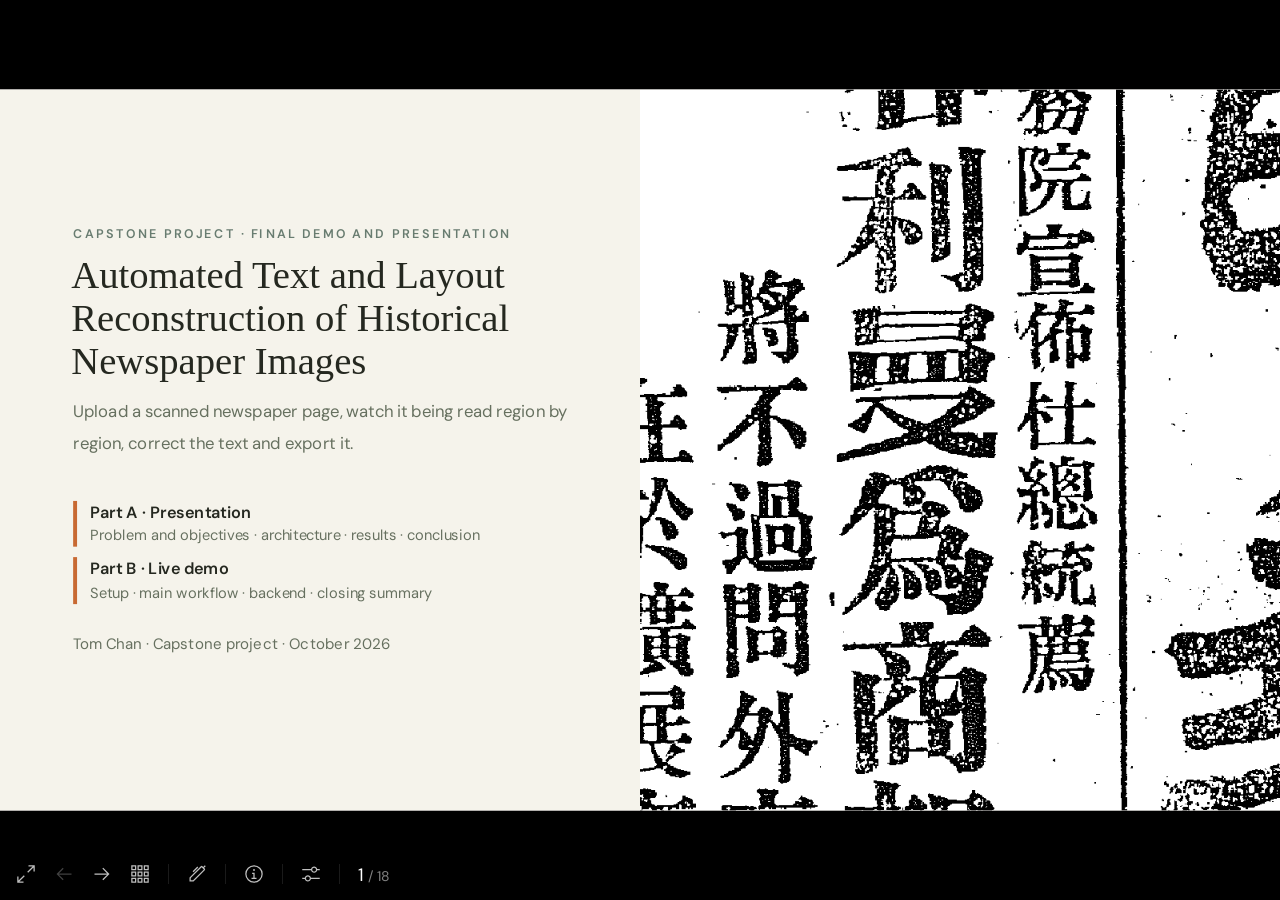
==== slides/index.html @ 7e02ca13 "Add portfolio website" ====
<!DOCTYPE html>
<html lang="en">
<head>
<meta charset="utf-8">
<meta name="viewport" content="width=device-width, initial-scale=1">
<title>Reconstructing historical newspaper images - Slidev</title>
<link rel="stylesheet" href="https://fonts.googleapis.com/css2?family=DM+Sans:wght@200;400;600&family=Fira+Code:wght@200;400;600&display=swap" type="text/css">
<link rel="preload" as="image" href="./img/headline.png">
<link rel="preload" as="image" href="./img/scan.png">
<link rel="preload" as="image" href="./img/04-done.png">
<link rel="preload" as="image" href="./img/chart_latency.png">
<link rel="preload" as="image" href="./img/live-layout.png">
<link rel="preload" as="image" href="./img/08-after.png">
<link rel="preload" as="image" href="./img/09-compare-viewer.png">
<link rel="icon" href="https://cdn.jsdelivr.net/gh/slidevjs/slidev/assets/favicon.png">
<meta http-equiv="Content-Type" content="text/html; charset=UTF-8">
<meta property="slidev:version" content="53.0.0">
<meta name="description" content="&quot;Final demo and presentation of the capstone project.\nPart A: problem, objectives, architecture, results, conclusion.\nPart B: live demo cues for the recording. The script is in the presenter notes.\n&quot;">
<meta name="author" content="&quot;Tom Chan&quot;">
<meta property="og:title" content="Reconstructing historical newspaper images - Slidev">
<meta property="og:description" content="&quot;Final demo and presentation of the capstone project.\nPart A: problem, objectives, architecture, results, conclusion.\nPart B: live demo cues for the recording. The script is in the presenter notes.\n&quot;">  <script type="module" crossorigin src="./assets/index-DfYhmNCy.js"></script>
  <link rel="modulepreload" crossorigin href="./assets/rolldown-runtime-XKyaHtl9.js">
  <link rel="modulepreload" crossorigin href="./assets/modules/shiki-D4qZ2_Su.js">
  <link rel="modulepreload" crossorigin href="./assets/slidev/utils-CAqZxVqj.js">
  <link rel="modulepreload" crossorigin href="./assets/modules/vue-SlJ0UoG2.js">
  <link rel="stylesheet" crossorigin href="./assets/modules/shiki-V4-KMA-J.css">
  <link rel="stylesheet" crossorigin href="./assets/index-uxXAnkA0.css">
</head>
<body>
  <div id="app"></div>
  <div id="mermaid-rendering-container"></div>
  
</body>
</html>
---- slides/assets/modules/shiki-V4-KMA-J.css ----
.shiki-magic-move-container{white-space:pre;position:relative}.shiki-magic-move-line-number{opacity:.3;-webkit-user-select:none;user-select:none}.shiki-magic-move-item{transition:color var(--smm-duration,.5s) var(--smm-easing,"ease");display:inline-block}.shiki-magic-move-enter-active,.shiki-magic-move-leave-active,.shiki-magic-move-move{transition:all var(--smm-duration,.5s) var(--smm-easing,"ease")}.shiki-magic-move-container-resize,.shiki-magic-move-container-restyle{transition:all var(--smm-duration,.5s) var(--smm-easing,"ease");transition-delay:calc(var(--smm-duration,.5s)*var(--smm-delay-container,1))}.shiki-magic-move-move{transition-delay:calc(var(--smm-duration,.5s)*var(--smm-delay-move,1) + var(--smm-stagger,0));z-index:1}.shiki-magic-move-enter-active{transition-delay:calc(var(--smm-duration,.5s)*var(--smm-delay-enter,1) + var(--smm-stagger,0));z-index:1}.shiki-magic-move-leave-active{transition-delay:calc(var(--smm-duration,.5s)*var(--smm-delay-leave,1) + var(--smm-stagger,0))}.shiki-magic-move-enter-from,.shiki-magic-move-leave-to{opacity:0}br.shiki-magic-move-leave-active{display:none}.v-popper__popper{z-index:10000;outline:none;top:0;left:0}.v-popper__popper.v-popper__popper--hidden{visibility:hidden;opacity:0;pointer-events:none;transition:opacity .15s,visibility .15s}.v-popper__popper.v-popper__popper--shown{visibility:visible;opacity:1;transition:opacity .15s}.v-popper__popper.v-popper__popper--skip-transition,.v-popper__popper.v-popper__popper--skip-transition>.v-popper__wrapper{transition:none!important}.v-popper__backdrop{width:100%;height:100%;display:none;position:absolute;top:0;left:0}.v-popper__inner{box-sizing:border-box;position:relative;overflow-y:auto}.v-popper__inner>div{z-index:1;max-width:inherit;max-height:inherit;position:relative}.v-popper__arrow-container{width:10px;height:10px;position:absolute}.v-popper__popper--arrow-overflow .v-popper__arrow-container,.v-popper__popper--no-positioning .v-popper__arrow-container{display:none}.v-popper__arrow-inner,.v-popper__arrow-outer{border-style:solid;width:0;height:0;position:absolute;top:0;left:0}.v-popper__arrow-inner{visibility:hidden;border-width:7px}.v-popper__arrow-outer{border-width:6px}.v-popper__popper[data-popper-placement^=top] .v-popper__arrow-inner,.v-popper__popper[data-popper-placement^=bottom] .v-popper__arrow-inner{left:-2px}.v-popper__popper[data-popper-placement^=top] .v-popper__arrow-outer,.v-popper__popper[data-popper-placement^=bottom] .v-popper__arrow-outer{left:-1px}.v-popper__popper[data-popper-placement^=top] .v-popper__arrow-inner,.v-popper__popper[data-popper-placement^=top] .v-popper__arrow-outer{border-bottom-width:0;border-bottom-color:#0000!important;border-left-color:#0000!important;border-right-color:#0000!important}.v-popper__popper[data-popper-placement^=top] .v-popper__arrow-inner{top:-2px}.v-popper__popper[data-popper-placement^=bottom] .v-popper__arrow-container{top:0}.v-popper__popper[data-popper-placement^=bottom] .v-popper__arrow-inner,.v-popper__popper[data-popper-placement^=bottom] .v-popper__arrow-outer{border-top-width:0;border-top-color:#0000!important;border-left-color:#0000!important;border-right-color:#0000!important}.v-popper__popper[data-popper-placement^=bottom] .v-popper__arrow-inner{top:-4px}.v-popper__popper[data-popper-placement^=bottom] .v-popper__arrow-outer{top:-6px}.v-popper__popper[data-popper-placement^=left] .v-popper__arrow-inner,.v-popper__popper[data-popper-placement^=right] .v-popper__arrow-inner{top:-2px}.v-popper__popper[data-popper-placement^=left] .v-popper__arrow-outer,.v-popper__popper[data-popper-placement^=right] .v-popper__arrow-outer{top:-1px}.v-popper__popper[data-popper-placement^=right] .v-popper__arrow-inner,.v-popper__popper[data-popper-placement^=right] .v-popper__arrow-outer{border-left-width:0;border-top-color:#0000!important;border-bottom-color:#0000!important;border-left-color:#0000!important}.v-popper__popper[data-popper-placement^=right] .v-popper__arrow-inner{left:-4px}.v-popper__popper[data-popper-placement^=right] .v-popper__arrow-outer{left:-6px}.v-popper__popper[data-popper-placement^=left] .v-popper__arrow-container{right:-10px}.v-popper__popper[data-popper-placement^=left] .v-popper__arrow-inner,.v-popper__popper[data-popper-placement^=left] .v-popper__arrow-outer{border-right-width:0;border-top-color:#0000!important;border-bottom-color:#0000!important;border-right-color:#0000!important}.v-popper__popper[data-popper-placement^=left] .v-popper__arrow-inner{left:-2px}.v-popper--theme-tooltip .v-popper__inner{color:#fff;background:#000c;border-radius:6px;padding:7px 12px 6px}.v-popper--theme-tooltip .v-popper__arrow-outer{border-color:#000c}.v-popper--theme-dropdown .v-popper__inner{color:#000;background:#fff;border:1px solid #ddd;border-radius:6px;box-shadow:0 6px 30px #0000001a}.v-popper--theme-dropdown .v-popper__arrow-inner{visibility:visible;border-color:#fff}.v-popper--theme-dropdown .v-popper__arrow-outer{border-color:#ddd}:root{--twoslash-border-color:#8888;--twoslash-underline-color:currentColor;--twoslash-highlighted-border:#c37d0d50;--twoslash-highlighted-bg:#c37d0d20;--twoslash-popup-bg:#f8f8f8;--twoslash-popup-color:inherit;--twoslash-popup-shadow:#00000014 0px 1px 4px;--twoslash-docs-color:#888;--twoslash-docs-font:sans-serif;--twoslash-code-font:inherit;--twoslash-code-font-size:1em;--twoslash-matched-color:inherit;--twoslash-unmatched-color:#888;--twoslash-cursor-color:#8888;--twoslash-error-color:#d45656;--twoslash-error-bg:#d4565620;--twoslash-warn-color:#c37d0d;--twoslash-warn-bg:#c37d0d20;--twoslash-tag-color:#3772cf;--twoslash-tag-bg:#3772cf20;--twoslash-tag-warn-color:var(--twoslash-warn-color);--twoslash-tag-warn-bg:var(--twoslash-warn-bg);--twoslash-tag-annotate-color:#1ba673;--twoslash-tag-annotate-bg:#1ba67320}@media (prefers-reduced-motion:reduce){.twoslash *{transition:none!important}}.twoslash:hover .twoslash-hover{border-color:var(--twoslash-underline-color)}.twoslash .twoslash-hover{border-bottom:1px dotted #0000;transition:border-color .3s;position:relative}.twoslash .twoslash-popup-container{opacity:0;background:var(--twoslash-popup-bg);color:var(--twoslash-popup-color);border:1px solid var(--twoslash-border-color);pointer-events:none;z-index:10;-webkit-user-select:none;user-select:none;text-align:left;box-shadow:var(--twoslash-popup-shadow);border-radius:4px;flex-direction:column;transition:opacity .3s;display:inline-flex;position:absolute;transform:translateY(1.1em)}.twoslash .twoslash-query-persisted .twoslash-popup-container{z-index:9;transform:translateY(1.5em)}.twoslash .twoslash-hover:hover .twoslash-popup-container,.twoslash .twoslash-error-hover:hover .twoslash-popup-container,.twoslash .twoslash-query-persisted .twoslash-popup-container,.twoslash .twoslash-query-line .twoslash-popup-container{opacity:1;pointer-events:auto}.twoslash .twoslash-popup-container:hover{-webkit-user-select:auto;user-select:auto}.twoslash .twoslash-popup-arrow{border-top:1px solid var(--twoslash-border-color);border-right:1px solid var(--twoslash-border-color);background:var(--twoslash-popup-bg);pointer-events:none;width:6px;height:6px;position:absolute;top:-4px;left:1em;transform:rotate(-45deg)}.twoslash .twoslash-popup-code,.twoslash .twoslash-popup-error,.twoslash .twoslash-popup-docs{padding:6px 8px!important}.twoslash .twoslash-popup-code{font-family:var(--twoslash-code-font);font-size:var(--twoslash-code-font-size)}.twoslash .twoslash-popup-docs{color:var(--twoslash-docs-color);font-family:var(--twoslash-docs-font);border-top:1px solid var(--twoslash-border-color);font-size:.8em}.twoslash .twoslash-popup-error{color:var(--twoslash-error-color);background-color:var(--twoslash-error-bg);font-family:var(--twoslash-docs-font);font-size:.8em}.twoslash .twoslash-popup-docs-tags{font-family:var(--twoslash-docs-font);flex-direction:column;display:flex}.twoslash .twoslash-popup-docs-tags,.twoslash .twoslash-popup-docs-tag-name{margin-right:.5em}.twoslash .twoslash-popup-docs-tag-name{font-family:var(--twoslash-code-font)}.twoslash .twoslash-query-line .twoslash-popup-container{margin-bottom:1.4em;position:relative;transform:translateY(.6em)}.twoslash .twoslash-error-line{background-color:var(--twoslash-error-bg);border-left:3px solid var(--twoslash-error-color);color:var(--twoslash-error-color);width:max-content;min-width:100%;margin:.2em 0;padding:6px 12px;position:relative}.twoslash .twoslash-error-line.twoslash-error-level-warning{background-color:var(--twoslash-warn-bg);border-left:3px solid var(--twoslash-warn-color);color:var(--twoslash-warn-color)}.twoslash .twoslash-error{background:url("data:image/svg+xml,%3Csvg%20xmlns%3D'http%3A%2F%2Fwww.w3.org%2F2000%2Fsvg'%20viewBox%3D'0%200%206%203'%20enable-background%3D'new%200%200%206%203'%20height%3D'3'%20width%3D'6'%3E%3Cg%20fill%3D'%23c94824'%3E%3Cpolygon%20points%3D'5.5%2C0%202.5%2C3%201.1%2C3%204.1%2C0'%2F%3E%3Cpolygon%20points%3D'4%2C0%206%2C2%206%2C0.6%205.4%2C0'%2F%3E%3Cpolygon%20points%3D'0%2C2%201%2C3%202.4%2C3%200%2C0.6'%2F%3E%3C%2Fg%3E%3C%2Fsvg%3E") 0 100% repeat-x;padding-bottom:2px}.twoslash .twoslash-error.twoslash-error-level-warning{background:url("data:image/svg+xml,%3Csvg%20xmlns%3D'http%3A%2F%2Fwww.w3.org%2F2000%2Fsvg'%20viewBox%3D'0%200%206%203'%20enable-background%3D'new%200%200%206%203'%20height%3D'3'%20width%3D'6'%3E%3Cg%20fill%3D'%23c37d0d'%3E%3Cpolygon%20points%3D'5.5%2C0%202.5%2C3%201.1%2C3%204.1%2C0'%2F%3E%3Cpolygon%20points%3D'4%2C0%206%2C2%206%2C0.6%205.4%2C0'%2F%3E%3Cpolygon%20points%3D'0%2C2%201%2C3%202.4%2C3%200%2C0.6'%2F%3E%3C%2Fg%3E%3C%2Fsvg%3E") 0 100% repeat-x;padding-bottom:2px}.twoslash .twoslash-completion-cursor{position:relative}.twoslash .twoslash-completion-cursor .twoslash-completion-list{-webkit-user-select:none;user-select:none;z-index:8;box-shadow:var(--twoslash-popup-shadow);background:var(--twoslash-popup-bg);border:1px solid var(--twoslash-border-color);margin:3px 0 0 -1px;display:inline-block;position:absolute;top:0;left:0;transform:translateY(1.2em)}.twoslash-completion-list{flex-direction:column;gap:4px;width:240px;padding:4px;font-size:.8rem;display:flex}.twoslash-completion-list:hover{-webkit-user-select:auto;user-select:auto}.twoslash-completion-list:before{background-color:var(--twoslash-cursor-color);content:" ";width:2px;height:1.4em;position:absolute;top:-1.6em;left:-1px}.twoslash-completion-list li{align-items:center;gap:.25em;line-height:1em;display:flex;overflow:hidden}.twoslash-completion-list li span.twoslash-completions-unmatched{color:var(--twoslash-unmatched-color)}.twoslash-completion-list .deprecated{opacity:.5;text-decoration:line-through}.twoslash-completion-list li span.twoslash-completions-matched{color:var(--twoslash-matched-color)}.twoslash-highlighted{background-color:var(--twoslash-highlighted-bg);border:1px solid var(--twoslash-highlighted-border);border-radius:4px;margin:-1px -3px;padding:1px 2px}.twoslash-completion-list .twoslash-completions-icon{color:var(--twoslash-unmatched-color);flex:none;width:1em}.twoslash .twoslash-tag-line{background-color:var(--twoslash-tag-bg);border-left:3px solid var(--twoslash-tag-color);color:var(--twoslash-tag-color);align-items:center;gap:.3em;width:max-content;min-width:100%;margin:.2em 0;padding:6px 10px;display:flex;position:relative}.twoslash .twoslash-tag-line .twoslash-tag-icon{width:1.1em;color:inherit}.twoslash .twoslash-tag-line.twoslash-tag-error-line{background-color:var(--twoslash-error-bg);border-left:3px solid var(--twoslash-error-color);color:var(--twoslash-error-color)}.twoslash .twoslash-tag-line.twoslash-tag-warn-line{background-color:var(--twoslash-tag-warn-bg);border-left:3px solid var(--twoslash-tag-warn-color);color:var(--twoslash-tag-warn-color)}.twoslash .twoslash-tag-line.twoslash-tag-annotate-line{background-color:var(--twoslash-tag-annotate-bg);border-left:3px solid var(--twoslash-tag-annotate-color);color:var(--twoslash-tag-annotate-color)}:root{--twoslash-popup-bg:var(--vp-c-bg,inherit);--twoslash-popup-color:var(--vp-c-text-1);--twoslash-docs-color:var(--vp-c-text-1);--twoslash-docs-font:var(--vp-font-family-base);--twoslash-code-font:var(--vp-font-family-mono);--twoslash-code-size:var(--vp-code-font-size);--twoslash-underline-color:#8888;--twoslash-border-color:var(--vp-c-border);--twoslash-cursor-color:var(--vp-c-brand);--twoslash-matched-color:var(--vp-c-brand);--twoslash-unmatched-color:var(--vp-c-text-2)}.v-popper--theme-twoslash{z-index:calc(var(--vp-z-index-local-nav) - 1)}.v-popper--theme-twoslash .v-popper__inner{background:var(--twoslash-popup-bg);color:var(--twoslash-popup-color);border-color:var(--twoslash-border-color)}.v-popper--theme-twoslash .v-popper__arrow-outer{border-color:var(--twoslash-border-color)}.v-popper--theme-twoslash .v-popper__arrow-inner{border-color:var(--twoslash-popup-bg)}.twoslash-popup-container{transform:translateY(1.5em)}.twoslash-query-persisted .twoslash-popup-container{transform:translateY(1.8em)}.twoslash .v-popper{display:inline-block}.twoslash-completion-list .twoslash-completions-icon{color:var(--twoslash-unmatched-color)!important}.twoslash-floating .twoslash-popup-code{width:fit-content;min-width:100%;max-width:600px;line-height:var(--vp-code-line-height);font-size:var(--twoslash-code-size);white-space:pre-wrap;padding:6px 12px;transition:color .5s;display:block}.twoslash-floating .twoslash-popup-docs,.twoslash-floating .twoslash-popup-error{font-family:var(--twoslash-docs-font);text-wrap:balance;max-width:700px;max-height:500px;font-size:.9em;overflow:hidden auto;padding:12px!important}.twoslash-floating .twoslash-popup-docs p:first-child,.twoslash-floating .twoslash-popup-error p:first-child{margin-top:0}.twoslash-floating .twoslash-popup-docs p:last-child,.twoslash-floating .twoslash-popup-error p:last-child{margin-bottom:0}.twoslash-floating .twoslash-popup-docs{border-top:1px solid var(--twoslash-border-color);color:var(--twoslash-docs-color)}.twoslash-floating .twoslash-popup-error{color:var(--twoslash-error-color)}.twoslash-floating .twoslash-popup-error.twoslash-error-level-warning{color:var(--twoslash-warn-color)}.twoslash-floating .twoslash-popup-docs p,.twoslash-floating .twoslash-popup-error p{text-wrap:balance;margin:6px 0}.twoslash-floating .twoslash-popup-docs pre .twoslash-floating .twoslash-popup-error pre{background-color:var(--vp-code-block-bg);border-radius:8px;margin:6px -2px;padding:12px;overflow-x:auto}.twoslash-floating .twoslash-popup-docs-tags{flex-direction:column;display:flex;padding:8px 12px!important}.twoslash-floating .twoslash-popup-docs-tags .twoslash-popup-docs-tag-name{font-family:var(--twoslash-code-font);color:var(--twoslash-unmatched-color);margin-right:.5em}.twoslash-completion-cursor{background:var(--twoslash-cursor-color);-webkit-user-select:none;user-select:none;width:2px;height:1.2em;margin-bottom:-.2em;display:inline-block}.twoslash-floating.twoslash-completion .v-popper__arrow-container{display:none}.twoslash-floating.twoslash-completion .twoslash-completion-list{font-family:var(--twoslash-code-font);padding:6px;font-size:var(--twoslash-code-size)!important}.twoslash-floating.twoslash-completion .twoslash-completion-list li{padding:3px 0}.twoslash-error:empty,.twoslash-error-empty{vertical-align:middle;min-width:.55em;min-height:1.2em;display:inline-block}
---- slides/assets/index-uxXAnkA0.css ----
*,:before,:after{box-sizing:border-box;border-style:solid;border-width:0;border-color:var(--un-default-border-color,#e5e7eb)}:before,:after{--un-content:""}html,:host{-webkit-text-size-adjust:100%;tab-size:4;font-feature-settings:normal;font-variation-settings:normal;-webkit-tap-highlight-color:transparent;font-family:ui-sans-serif,system-ui,sans-serif,Apple Color Emoji,Segoe UI Emoji,Segoe UI Symbol,Noto Color Emoji;line-height:1.5}body{line-height:inherit;margin:0}hr{height:0;color:inherit;border-top-width:1px}abbr:where([title]){-webkit-text-decoration:underline dotted;text-decoration:underline dotted}h1,h2,h3,h4,h5,h6{font-size:inherit;font-weight:inherit}a{color:inherit;-webkit-text-decoration:inherit;text-decoration:inherit}b,strong{font-weight:bolder}code,kbd,samp,pre{font-feature-settings:normal;font-variation-settings:normal;font-family:ui-monospace,SFMono-Regular,Menlo,Monaco,Consolas,Liberation Mono,Courier New,monospace;font-size:1em}small{font-size:80%}sub,sup{vertical-align:baseline;font-size:75%;line-height:0;position:relative}sub{bottom:-.25em}sup{top:-.5em}table{text-indent:0;border-color:inherit;border-collapse:collapse}button,input,optgroup,select,textarea{font-feature-settings:inherit;font-variation-settings:inherit;font-family:inherit;font-size:100%;font-weight:inherit;line-height:inherit;color:inherit;margin:0;padding:0}button,select{text-transform:none}button,[type=button],[type=reset],[type=submit]{-webkit-appearance:button;background-color:#0000;background-image:none}:-moz-focusring{outline:auto}:-moz-ui-invalid{box-shadow:none}progress{vertical-align:baseline}::-webkit-inner-spin-button{height:auto}::-webkit-outer-spin-button{height:auto}[type=search]{-webkit-appearance:textfield;outline-offset:-2px}::-webkit-search-decoration{-webkit-appearance:none}::-webkit-file-upload-button{-webkit-appearance:button;font:inherit}summary{display:list-item}blockquote,dl,dd,h1,h2,h3,h4,h5,h6,hr,figure,p,pre{margin:0}fieldset{margin:0;padding:0}legend{padding:0}ol,ul,menu{margin:0;padding:0;list-style:none}dialog{padding:0}textarea{resize:vertical}input::placeholder,textarea::placeholder{opacity:1;color:#9ca3af}button,[role=button]{cursor:pointer}:disabled{cursor:default}img,svg,video,canvas,audio,iframe,embed,object{vertical-align:middle;display:block}img,video{max-width:100%;height:auto}[hidden]:where(:not([hidden=until-found])){display:none}*,:before,:after,::backdrop{--un-rotate:0;--un-rotate-x:0;--un-rotate-y:0;--un-rotate-z:0;--un-scale-x:1;--un-scale-y:1;--un-scale-z:1;--un-skew-x:0;--un-skew-y:0;--un-translate-x:0;--un-translate-y:0;--un-translate-z:0;--un-pan-x: ;--un-pan-y: ;--un-pinch-zoom: ;--un-scroll-snap-strictness:proximity;--un-ordinal: ;--un-slashed-zero: ;--un-numeric-figure: ;--un-numeric-spacing: ;--un-numeric-fraction: ;--un-border-spacing-x:0;--un-border-spacing-y:0;--un-ring-offset-shadow:0 0 #0000;--un-ring-shadow:0 0 #0000;--un-shadow-inset: ;--un-shadow:0 0 #0000;--un-ring-inset: ;--un-ring-offset-width:0px;--un-ring-offset-color:#fff;--un-ring-width:0px;--un-ring-color:#93c5fd80;--un-blur: ;--un-brightness: ;--un-contrast: ;--un-drop-shadow: ;--un-grayscale: ;--un-hue-rotate: ;--un-invert: ;--un-saturate: ;--un-sepia: ;--un-backdrop-blur: ;--un-backdrop-brightness: ;--un-backdrop-contrast: ;--un-backdrop-grayscale: ;--un-backdrop-hue-rotate: ;--un-backdrop-invert: ;--un-backdrop-opacity: ;--un-backdrop-saturate: ;--un-backdrop-sepia: }.prose{color:var(--un-prose-body);max-width:65ch}.prose :where(p):not(:where([class~=not-prose],[class~=not-prose] *)){margin-top:1.25em;margin-bottom:1.25em}.prose :where([class~=lead]):not(:where([class~=not-prose],[class~=not-prose] *)){color:var(--un-prose-lead);margin-top:1.2em;margin-bottom:1.2em;font-size:1.25em;line-height:1.6}.prose :where(a):not(:where([class~=not-prose],[class~=not-prose] *)){color:var(--un-prose-links);font-weight:500;text-decoration:underline}.prose :where(strong):not(:where([class~=not-prose],[class~=not-prose] *)){color:var(--un-prose-bold);font-weight:600}.prose :where(a strong):not(:where([class~=not-prose],[class~=not-prose] *)),.prose :where(blockquote strong):not(:where([class~=not-prose],[class~=not-prose] *)),.prose :where(thead th strong):not(:where([class~=not-prose],[class~=not-prose] *)){color:inherit}.prose :where(ol):not(:where([class~=not-prose],[class~=not-prose] *)){margin-top:1.25em;margin-bottom:1.25em;padding-inline-start:1.625em;list-style-type:decimal}.prose :where(ol[type=A]):not(:where([class~=not-prose],[class~=not-prose] *)){list-style-type:upper-alpha}.prose :where(ol[type=a]):not(:where([class~=not-prose],[class~=not-prose] *)){list-style-type:lower-alpha}.prose :where(ol[type=A s]):not(:where([class~=not-prose],[class~=not-prose] *)){list-style-type:upper-alpha}.prose :where(ol[type=a s]):not(:where([class~=not-prose],[class~=not-prose] *)){list-style-type:lower-alpha}.prose :where(ol[type=I]):not(:where([class~=not-prose],[class~=not-prose] *)){list-style-type:upper-roman}.prose :where(ol[type=i]):not(:where([class~=not-prose],[class~=not-prose] *)){list-style-type:lower-roman}.prose :where(ol[type=I s]):not(:where([class~=not-prose],[class~=not-prose] *)){list-style-type:upper-roman}.prose :where(ol[type=i s]):not(:where([class~=not-prose],[class~=not-prose] *)){list-style-type:lower-roman}.prose :where(ol[type="1"]):not(:where([class~=not-prose],[class~=not-prose] *)){list-style-type:decimal}.prose :where(ul):not(:where([class~=not-prose],[class~=not-prose] *)){margin-top:1.25em;margin-bottom:1.25em;padding-inline-start:1.625em;list-style-type:disc}.prose :where(ol>li):not(:where([class~=not-prose],[class~=not-prose] *))::marker{color:var(--un-prose-counters);font-weight:400}.prose :where(ul>li):not(:where([class~=not-prose],[class~=not-prose] *))::marker{color:var(--un-prose-bullets)}.prose :where(dt):not(:where([class~=not-prose],[class~=not-prose] *)){color:var(--un-prose-headings);margin-top:1.25em;font-weight:600}.prose :where(hr):not(:where([class~=not-prose],[class~=not-prose] *)){border-color:var(--un-prose-hr);border-top-width:1px;margin-top:3em;margin-bottom:3em}.prose :where(blockquote):not(:where([class~=not-prose],[class~=not-prose] *)){color:var(--un-prose-quotes);border-inline-start-width:.25rem;border-inline-start-color:var(--un-prose-quote-borders);quotes:"“""”""‘""’";margin-top:1.6em;margin-bottom:1.6em;padding-inline-start:1em;font-style:italic;font-weight:500}.prose :where(blockquote p:first-of-type):not(:where([class~=not-prose],[class~=not-prose] *)):before{content:open-quote}.prose :where(blockquote p:last-of-type):not(:where([class~=not-prose],[class~=not-prose] *)):after{content:close-quote}.prose :where(h1):not(:where([class~=not-prose],[class~=not-prose] *)){color:var(--un-prose-headings);margin-top:0;margin-bottom:.888889em;font-size:2.25em;font-weight:800;line-height:1.11111}.prose :where(h1 strong):not(:where([class~=not-prose],[class~=not-prose] *)){color:inherit;font-weight:900}.prose :where(h2):not(:where([class~=not-prose],[class~=not-prose] *)){color:var(--un-prose-headings);margin-top:2em;margin-bottom:1em;font-size:1.5em;font-weight:700;line-height:1.33333}.prose :where(h2 strong):not(:where([class~=not-prose],[class~=not-prose] *)){color:inherit;font-weight:800}.prose :where(h3):not(:where([class~=not-prose],[class~=not-prose] *)){color:var(--un-prose-headings);margin-top:1.6em;margin-bottom:.6em;font-size:1.25em;font-weight:600;line-height:1.6}.prose :where(h3 strong):not(:where([class~=not-prose],[class~=not-prose] *)){color:inherit;font-weight:700}.prose :where(h4):not(:where([class~=not-prose],[class~=not-prose] *)){color:var(--un-prose-headings);margin-top:1.5em;margin-bottom:.5em;font-weight:600;line-height:1.5}.prose :where(h4 strong):not(:where([class~=not-prose],[class~=not-prose] *)){color:inherit;font-weight:700}.prose :where(img):not(:where([class~=not-prose],[class~=not-prose] *)){margin-top:2em;margin-bottom:2em}.prose :where(picture):not(:where([class~=not-prose],[class~=not-prose] *)){margin-top:2em;margin-bottom:2em;display:block}.prose :where(video):not(:where([class~=not-prose],[class~=not-prose] *)){margin-top:2em;margin-bottom:2em}.prose :where(kbd):not(:where([class~=not-prose],[class~=not-prose] *)){color:var(--un-prose-kbd);box-shadow:0 0 0 1px rgb(var(--un-prose-kbd-shadows) / 10%), 0 3px 0 rgb(var(--un-prose-kbd-shadows) / 10%);padding-top:.1875em;padding-inline-end:.375em;padding-bottom:.1875em;border-radius:.3125rem;padding-inline-start:.375em;font-family:inherit;font-size:.875em;font-weight:500}.prose :where(code):not(:where([class~=not-prose],[class~=not-prose] *)){color:var(--un-prose-code);font-size:.875em;font-weight:600}.prose :where(code):not(:where([class~=not-prose],[class~=not-prose] *)):before,.prose :where(code):not(:where([class~=not-prose],[class~=not-prose] *)):after{content:"`"}.prose :where(a code):not(:where([class~=not-prose],[class~=not-prose] *)),.prose :where(h1 code):not(:where([class~=not-prose],[class~=not-prose] *)){color:inherit}.prose :where(h2 code):not(:where([class~=not-prose],[class~=not-prose] *)){color:inherit;font-size:.875em}.prose :where(h3 code):not(:where([class~=not-prose],[class~=not-prose] *)){color:inherit;font-size:.9em}.prose :where(h4 code):not(:where([class~=not-prose],[class~=not-prose] *)),.prose :where(blockquote code):not(:where([class~=not-prose],[class~=not-prose] *)),.prose :where(thead th code):not(:where([class~=not-prose],[class~=not-prose] *)){color:inherit}.prose :where(pre):not(:where([class~=not-prose],[class~=not-prose] *)){color:var(--un-prose-pre-code);background-color:var(--un-prose-pre-bg);padding-top:.857143em;padding-inline-end:1.14286em;padding-bottom:.857143em;border-radius:.375rem;margin-top:1.71429em;margin-bottom:1.71429em;padding-inline-start:1.14286em;font-size:.875em;font-weight:400;line-height:1.71429;overflow-x:auto}.prose :where(pre code):not(:where([class~=not-prose],[class~=not-prose] *)){font-weight:inherit;color:inherit;font-size:inherit;font-family:inherit;line-height:inherit;background-color:#0000;border-width:0;border-radius:0;padding:0}.prose :where(pre code):not(:where([class~=not-prose],[class~=not-prose] *)):before,.prose :where(pre code):not(:where([class~=not-prose],[class~=not-prose] *)):after{content:none}.prose :where(table):not(:where([class~=not-prose],[class~=not-prose] *)){table-layout:auto;width:100%;margin-top:2em;margin-bottom:2em;font-size:.875em;line-height:1.71429}.prose :where(thead):not(:where([class~=not-prose],[class~=not-prose] *)){border-bottom-width:1px;border-bottom-color:var(--un-prose-th-borders)}.prose :where(thead th):not(:where([class~=not-prose],[class~=not-prose] *)){color:var(--un-prose-headings);vertical-align:bottom;padding-inline-end:.571429em;padding-bottom:.571429em;padding-inline-start:.571429em;font-weight:600}.prose :where(tbody tr):not(:where([class~=not-prose],[class~=not-prose] *)){border-bottom-width:1px;border-bottom-color:var(--un-prose-td-borders)}.prose :where(tbody tr:last-child):not(:where([class~=not-prose],[class~=not-prose] *)){border-bottom-width:0}.prose :where(tbody td):not(:where([class~=not-prose],[class~=not-prose] *)){vertical-align:baseline}.prose :where(tfoot):not(:where([class~=not-prose],[class~=not-prose] *)){border-top-width:1px;border-top-color:var(--un-prose-th-borders)}.prose :where(tfoot td):not(:where([class~=not-prose],[class~=not-prose] *)){vertical-align:top}.prose :where(th,td):not(:where([class~=not-prose],[class~=not-prose] *)){text-align:start}.prose :where(figure>*):not(:where([class~=not-prose],[class~=not-prose] *)){margin-top:0;margin-bottom:0}.prose :where(figcaption):not(:where([class~=not-prose],[class~=not-prose] *)){color:var(--un-prose-captions);margin-top:.857143em;font-size:.875em;line-height:1.42857}.prose{font-size:1rem;line-height:1.75}.prose :where(picture>img):not(:where([class~=not-prose],[class~=not-prose] *)){margin-top:0;margin-bottom:0}.prose :where(li):not(:where([class~=not-prose],[class~=not-prose] *)){margin-top:.5em;margin-bottom:.5em}.prose :where(ol>li):not(:where([class~=not-prose],[class~=not-prose] *)),.prose :where(ul>li):not(:where([class~=not-prose],[class~=not-prose] *)){padding-inline-start:.375em}.prose :where():not(:where([class~=not-prose],[class~=not-prose] *)){margin-top:1.25em;margin-bottom:1.25em}.prose :where(ul ul,ul ol,ol ul,ol ol):not(:where([class~=not-prose],[class~=not-prose] *)){margin-top:.75em;margin-bottom:.75em}.prose :where(dl):not(:where([class~=not-prose],[class~=not-prose] *)){margin-top:1.25em;margin-bottom:1.25em}.prose :where(dd):not(:where([class~=not-prose],[class~=not-prose] *)){margin-top:.5em;padding-inline-start:1.625em}.prose :where(hr+*):not(:where([class~=not-prose],[class~=not-prose] *)),.prose :where(h2+*):not(:where([class~=not-prose],[class~=not-prose] *)),.prose :where(h3+*):not(:where([class~=not-prose],[class~=not-prose] *)),.prose :where(h4+*):not(:where([class~=not-prose],[class~=not-prose] *)){margin-top:0}.prose :where(thead th:first-child):not(:where([class~=not-prose],[class~=not-prose] *)){padding-inline-start:0}.prose :where(thead th:last-child):not(:where([class~=not-prose],[class~=not-prose] *)){padding-inline-end:0}.prose :where(tbody td,tfoot td):not(:where([class~=not-prose],[class~=not-prose] *)){padding-top:.571429em;padding-inline-end:.571429em;padding-bottom:.571429em;padding-inline-start:.571429em}.prose :where(tbody td:first-child,tfoot td:first-child):not(:where([class~=not-prose],[class~=not-prose] *)){padding-inline-start:0}.prose :where(tbody td:last-child,tfoot td:last-child):not(:where([class~=not-prose],[class~=not-prose] *)){padding-inline-end:0}.prose :where(figure):not(:where([class~=not-prose],[class~=not-prose] *)){margin-top:2em;margin-bottom:2em}.prose :where():not(:where([class~=not-prose],[class~=not-prose] *)){margin-top:0;margin-bottom:0}.prose{--un-prose-body:#374151;--un-prose-invert-body:#d1d5db;--un-prose-headings:#111827;--un-prose-invert-headings:white;--un-prose-lead:#4b5563;--un-prose-invert-lead:#9ca3af;--un-prose-links:#111827;--un-prose-invert-links:white;--un-prose-bold:#111827;--un-prose-invert-bold:white;--un-prose-counters:#6b7280;--un-prose-invert-counters:#9ca3af;--un-prose-bullets:#d1d5db;--un-prose-invert-bullets:#4b5563;--un-prose-hr:#e5e7eb;--un-prose-invert-hr:#374151;--un-prose-quotes:#111827;--un-prose-invert-quotes:#f3f4f6;--un-prose-quote-borders:#e5e7eb;--un-prose-invert-quote-borders:#374151;--un-prose-captions:#6b7280;--un-prose-invert-captions:#9ca3af;--un-prose-kbd:#111827;--un-prose-invert-kbd:white;--un-prose-kbd-shadows:#111827;--un-prose-invert-kbd-shadows:white;--un-prose-code:#111827;--un-prose-invert-code:white;--un-prose-pre-code:#e5e7eb;--un-prose-invert-pre-code:#d1d5db;--un-prose-pre-bg:#1f2937;--un-prose-invert-pre-bg:#00000080;--un-prose-th-borders:#d1d5db;--un-prose-invert-th-borders:#4b5563;--un-prose-td-borders:#e5e7eb;--un-prose-invert-td-borders:#374151}.container{width:100%}.z-context-menu{z-index:60}.z-menu{z-index:20}.z-modal{z-index:70}.z-nav{z-index:50}.slidev-glass-effect{--un-bg-opacity:1;background-color:rgb(255 255 255/var(--un-bg-opacity));--un-shadow:var(--un-shadow-inset) 0 20px 25px -5px var(--un-shadow-color,#0000001a),var(--un-shadow-inset) 0 8px 10px -6px var(--un-shadow-color,#0000001a);box-shadow:var(--un-ring-offset-shadow), var(--un-ring-shadow), var(--un-shadow);--un-backdrop-blur:blur(8px);-webkit-backdrop-filter:var(--un-backdrop-blur) var(--un-backdrop-brightness) var(--un-backdrop-contrast) var(--un-backdrop-grayscale) var(--un-backdrop-hue-rotate) var(--un-backdrop-invert) var(--un-backdrop-opacity) var(--un-backdrop-saturate) var(--un-backdrop-sepia);backdrop-filter:var(--un-backdrop-blur) var(--un-backdrop-brightness) var(--un-backdrop-contrast) var(--un-backdrop-grayscale) var(--un-backdrop-hue-rotate) var(--un-backdrop-invert) var(--un-backdrop-opacity) var(--un-backdrop-saturate) var(--un-backdrop-sepia);border-width:1px;border-color:#9ca3af33;--un-bg-opacity:.75!important}.border-main,.dark [border~=dark\:main],.dark [dark\:border~=main],[border~=main]{border-color:#9ca3af33}.border-primary,.hover\:border-primary:hover{border-color:var(--slidev-theme-primary)}.bg-active{background-color:#9ca3af1a}.bg-main{--un-bg-opacity:1;background-color:rgb(255 255 255/var(--un-bg-opacity))}.dark .bg-main,.dark .slidev-glass-effect{--un-bg-opacity:1;background-color:rgb(18 18 18/var(--un-bg-opacity))}.bg-primary,[bg-primary=""]{background-color:var(--slidev-theme-primary)}.hover\:bg-active:hover,[hover\:bg-active=""]:hover{background-color:#9ca3af1a}.dark .text-main{--un-text-opacity:1;color:rgb(221 221 221/var(--un-text-opacity))}.text-main{--un-text-opacity:1;color:rgb(24 24 24/var(--un-text-opacity))}.text-primary,[text-primary=""]{color:var(--slidev-theme-primary)}@media (width>=640px){.container{max-width:640px}}@media (width>=768px){.container{max-width:768px}}@media (width>=1024px){.container{max-width:1024px}}@media (width>=1280px){.container{max-width:1280px}}@media (width>=1536px){.container{max-width:1536px}}:root{--color-note:#0969da;--color-tip:#1a7f37;--color-warning:#9a6700;--color-severe:#bc4c00;--color-caution:#d1242f;--color-important:#8250df}@media (prefers-color-scheme:dark){:root{--color-note:#2f81f7;--color-tip:#3fb950;--color-warning:#d29922;--color-severe:#db6d28;--color-caution:#f85149;--color-important:#a371f7}}.markdown-alert{color:inherit;border-left:.25em solid #888;margin-bottom:16px;padding:.5rem 1rem}.markdown-alert>:first-child{margin-top:0}.markdown-alert>:last-child{margin-bottom:0}.markdown-alert .markdown-alert-title{align-items:center;font-weight:500;line-height:1;display:flex}.markdown-alert .markdown-alert-title .octicon{vertical-align:text-bottom;fill:currentColor;margin-right:.5rem;display:inline-block;overflow:visible!important}.markdown-alert.markdown-alert-note{border-left-color:var(--color-note)}.markdown-alert.markdown-alert-note .markdown-alert-title{color:var(--color-note)}.markdown-alert.markdown-alert-important{border-left-color:var(--color-important)}.markdown-alert.markdown-alert-important .markdown-alert-title{color:var(--color-important)}.markdown-alert.markdown-alert-warning{border-left-color:var(--color-warning)}.markdown-alert.markdown-alert-warning .markdown-alert-title{color:var(--color-warning)}.markdown-alert.markdown-alert-tip{border-left-color:var(--color-tip)}.markdown-alert.markdown-alert-tip .markdown-alert-title{color:var(--color-tip)}.markdown-alert.markdown-alert-caution{border-left-color:var(--color-caution)}.markdown-alert.markdown-alert-caution .markdown-alert-title{color:var(--color-caution)}:root{--slidev-code-background:#f5f5f5;--slidev-code-foreground:#1b1b1b;--slidev-code-font-family:"Fira Code",ui-monospace,SFMono-Regular,Menlo,Monaco,Consolas,"Liberation Mono","Courier New",monospace;--slidev-code-padding:8px;--slidev-code-font-size:12px;--slidev-code-line-height:18px;--slidev-code-radius:4px;--slidev-code-margin:4px 0;--slidev-theme-primary:#3ab9d5;--slidev-transition-duration:.5s;--slidev-slide-container-background:black;--slidev-controls-foreground:white;--slidev-code-tab-divider:#e5e5e5;--slidev-code-tab-text-color:#67676c;--slidev-code-tab-font-size:12px;--slidev-code-tab-active-text-color:#3c3c43}html.dark{--slidev-code-background:#1b1b1b;--slidev-code-foreground:#eee;--slidev-code-tab-divider:#222;--slidev-code-tab-text-color:#98989f;--slidev-code-tab-active-text-color:#dfdfd6}html,body,#app,#page-root{width:100%;height:100vh;height:calc(var(--vh,1vh) * 100);-webkit-print-color-adjust:exact;print-color-adjust:exact;--un-bg-opacity:1;background-color:rgb(255 255 255/var(--un-bg-opacity));margin:0;padding:0;font-family:DM Sans,ui-sans-serif,system-ui,-apple-system,BlinkMacSystemFont,Segoe UI,Roboto,Helvetica Neue,Arial,Noto Sans,sans-serif,Apple Color Emoji,Segoe UI Emoji,Segoe UI Symbol,Noto Color Emoji;overflow:hidden}.dark html,.dark body,.dark #app,.dark #page-root{--un-bg-opacity:1;background-color:rgb(18 18 18/var(--un-bg-opacity))}html{background:0 0}.slidev-icon-btn{aspect-ratio:1;-webkit-user-select:none;user-select:none;cursor:pointer;vertical-align:middle;opacity:.75;border-radius:.25rem;outline:none;justify-content:center;align-items:center;padding:.25rem;transition-property:color,background-color,border-color,text-decoration-color,fill,stroke,opacity,box-shadow,transform,filter,-webkit-backdrop-filter,backdrop-filter;transition-duration:.2s;transition-timing-function:cubic-bezier(.4,0,.2,1);display:inline-flex;position:relative}@media (width>=768px){.slidev-icon-btn{padding:.5rem}}.slidev-icon-btn:hover{--un-bg-opacity:.1;background-color:rgb(156 163 175/var(--un-bg-opacity))}.slidev-icon-btn:focus-visible{opacity:1;--un-outline-color-opacity:1;outline-width:2px;outline-color:rgb(0 0 0/var(--un-outline-color-opacity));outline-offset:2px;outline-style:solid}.dark .slidev-icon-btn:focus-visible{--un-outline-color-opacity:1;outline-color:rgb(255 255 255/var(--un-outline-color-opacity))}.slidev-icon-btn.shallow{opacity:.3}.slidev-icon-btn.active{opacity:1}.slidev-icon-btn.disabled{opacity:.25;pointer-events:none}.slidev-layout a.slidev-icon-btn{border-style:none}.slidev-layout a.slidev-icon-btn:hover{--un-text-opacity:1;color:rgb(255 255 255/var(--un-text-opacity));border-style:none}.slidev-icon{vertical-align:sub;line-height:1em;display:inline-block}.slidev-page{width:100%;position:relative;top:0;left:0;right:0}.slidev-note-with-clicks .slidev-note-fade{color:#888c}.dark .slidev-note-with-clicks .slidev-note-fade{color:#a1a1a1cc}.slidev-note-click-mark{-webkit-user-select:none;user-select:none;--un-text-opacity:1;color:rgb(167 139 250/var(--un-text-opacity));background-color:#a78bfa1a;border-width:1px;border-color:#0000;border-radius:.25rem;align-items:center;padding-left:.25rem;padding-right:.25rem;font-family:Fira Code,ui-monospace,SFMono-Regular,Menlo,Monaco,Consolas,Liberation Mono,Courier New,monospace;font-size:.7em;display:inline-flex}.slidev-note-click-mark.slidev-note-click-mark-active{--un-border-opacity:1;border-width:1px;border-color:rgb(167 139 250/var(--un-border-opacity))}.slidev-note-click-mark.slidev-note-click-mark-past{filter:saturate(0);opacity:.5}.slidev-note-click-mark.slidev-note-click-mark-future{opacity:.5}.slidev-note-click-mark:before{content:"";--un-icon:url("data:image/svg+xml;utf8,%3Csvg viewBox='0 0 32 32' width='1.2em' height='1.2em' xmlns='http://www.w3.org/2000/svg' %3E%3Cpath fill='currentColor' d='M23 28a1 1 0 0 1-.71-.29l-6.13-6.14l-3.33 5a1 1 0 0 1-1 .44a1 1 0 0 1-.81-.7l-6-20A1 1 0 0 1 6.29 5l20 6a1 1 0 0 1 .7.81a1 1 0 0 1-.44 1l-5 3.33l6.14 6.13a1 1 0 0 1 0 1.42l-4 4A1 1 0 0 1 23 28m0-2.41L25.59 23l-7.16-7.15l5.25-3.5L7.49 7.49l4.86 16.19l3.5-5.25Z'/%3E%3C/svg%3E");-webkit-mask:var(--un-icon) no-repeat;-webkit-mask:var(--un-icon) no-repeat;mask:var(--un-icon) no-repeat;color:inherit;opacity:.8;background-color:currentColor;width:1.2em;height:1.2em;display:inline-block;-webkit-mask-size:100% 100%;mask-size:100% 100%}.slidev-note-click-mark:after{content:attr(data-clicks);display:inline-block;transform:translateY(.1em)}.slidev-form-button{--un-text-opacity:1;color:rgb(255 255 255/var(--un-text-opacity));--un-border-opacity:1;border-bottom-width:2px;border-color:rgb(55 65 81/var(--un-border-opacity));--un-bg-opacity:1;background-color:rgb(107 114 128/var(--un-bg-opacity));border-radius:.25rem;padding:.25rem 1rem}.slidev-form-button:hover{--un-border-opacity:1;border-color:rgb(75 85 99/var(--un-border-opacity));--un-bg-opacity:1;background-color:rgb(156 163 175/var(--un-bg-opacity))}.slidev-form-button.primary{--un-border-opacity:1;border-color:rgb(17 94 89/var(--un-border-opacity));--un-bg-opacity:1;background-color:rgb(13 148 136/var(--un-bg-opacity))}.slidev-form-button.primary:hover{--un-border-opacity:1;border-color:rgb(15 118 110/var(--un-border-opacity));--un-bg-opacity:1;background-color:rgb(20 184 166/var(--un-bg-opacity))}.rough-annotation{transform:scale(calc(1 / var(--slidev-slide-scale)))}.slidev-layout-iframe{--slidev-iframe-raster:max(var(--slidev-slide-scale,1), 1);width:calc(100% * var(--slidev-iframe-raster));height:calc(100% * var(--slidev-iframe-raster));transform:scale(calc(var(--slidev-iframe-scale,1) / var(--slidev-iframe-raster)));transform-origin:0 0}#twoslash-container{position:fixed}#twoslash-container .v-popper__wrapper:not(.no-slide-scale>*){zoom:var(--slidev-slide-scale)}#twoslash-container .v-popper__popper:not(.no-slide-scale>*){translate:calc(10px * (1 - var(--slidev-slide-scale))) 0;width:max-content}.slidev-note ul{margin:0}html.dark:root{--lightningcss-light: ;--lightningcss-dark:initial;color-scheme:dark}html.dark .shiki{color:var(--shiki-dark,inherit);--twoslash-popup-bg:var(--shiki-dark-bg,inherit)}html.dark .shiki span{color:var(--shiki-dark)}html:not(.dark) .shiki{color:var(--shiki-light,inherit);--twoslash-popup-bg:var(--shiki-light-bg,inherit)}html:not(.dark) .shiki span{color:var(--shiki-light)}.twoslash-meta-line.twoslash-popover-line{margin-top:-10px}.slidev-code-wrapper{scroll-padding:var(--slidev-code-padding);margin:var(--slidev-code-margin)!important}.slidev-code-wrapper:-webkit-scrollbar{width:0}.slidev-code{background:var(--slidev-code-background);overflow:auto;font-family:var(--slidev-code-font-family)!important;padding:var(--slidev-code-padding)!important;font-size:var(--slidev-code-font-size)!important;line-height:var(--slidev-code-line-height)!important;border-radius:var(--slidev-code-radius)!important}.slidev-code-block-title,.slidev-code-group-tabs{background:var(--slidev-code-background);color:var(--slidev-code-tab-text-color);padding-left:var(--slidev-code-padding);padding-right:var(--slidev-code-padding);font-size:var(--slidev-code-tab-font-size);border-radius:var(--slidev-code-radius) var(--slidev-code-radius) 0 0;box-shadow:inset 0 -1px var(--slidev-code-tab-divider);align-items:center;gap:8px;display:flex}.slidev-code-block-title{padding:var(--slidev-code-padding)}.slidev-code-tab{font-size:var(--slidev-code-tab-font-size);white-space:nowrap;cursor:pointer;padding:var(--slidev-code-padding);color:var(--slidev-code-tab-text-color);border-bottom:2px solid #0000;align-items:center;gap:8px;transition:color .25s;display:flex;position:relative}.slidev-code-tab:hover{color:var(--slidev-code-tab-active-text-color)!important}.slidev-code-group-blocks .slidev-code-wrapper{margin:0!important}.slidev-code-group-blocks .slidev-code{border-radius:0 0 var(--slidev-code-radius) var(--slidev-code-radius)!important}.slidev-code-group-blocks .slidev-code-wrapper.active{display:block}.slidev-code-group-blocks .slidev-code-wrapper{display:none}.slidev-code-block-title+.slidev-code,.slidev-code-group-tabs+.slidev-code{border-top-left-radius:0!important;border-top-right-radius:0!important}.slidev-code .slidev-code-dishonored{opacity:.3;pointer-events:none}.slidev-code-line-numbers .slidev-code code{counter-reset:step;counter-increment:step calc(var(--start,1) - 1)}.slidev-code-line-numbers .slidev-code code .line:before{content:counter(step);counter-increment:step;text-align:right;--un-text-opacity:1;width:1rem;color:rgb(156 163 175/var(--un-text-opacity));margin-right:1.5rem;display:inline-block}.dark .slidev-code-line-numbers .slidev-code code .line:before{--un-text-opacity:1;color:rgb(75 85 99/var(--un-text-opacity))}.slidev-note :not(pre)>code,.slidev-layout :not(pre)>code{background:var(--slidev-code-background);border-radius:var(--slidev-code-radius);padding:.125rem .375rem;font-size:.9em;font-weight:300}.slidev-note :not(pre)>code:after,.slidev-note :not(pre)>code:before{content:""}.slidev-layout :not(pre)>code:before{margin-right:-.08em}.katex,.katex :after,.katex :before{border-color:currentColor}.slidev-katex-wrapper .mord.dishonored{opacity:.3}.slide-left-enter-active,.slide-left-leave-active,.slide-right-enter-active,.slide-right-leave-active,.slide-up-enter-active,.slide-up-leave-active,.slide-down-enter-active,.slide-down-leave-active{transition:all var(--slidev-transition-duration) ease}.slide-left-enter-from,.slide-right-leave-to{translate:100%}.slide-left-leave-to,.slide-right-enter-from{translate:-100%}.slide-up-enter-from,.slide-down-leave-to{translate:0 100%}.slide-up-leave-to,.slide-down-enter-from{translate:0 -100%}.fade-enter-active,.fade-leave-active{transition:opacity var(--slidev-transition-duration) ease}.fade-enter-from,.fade-leave-to{opacity:0}.fade-out-leave-active{transition:opacity calc(var(--slidev-transition-duration) * .6) ease-out}.fade-out-enter-active{transition:opacity calc(var(--slidev-transition-duration) * .8) ease-in;transition-delay:calc(var(--slidev-transition-duration) * .6)}.fade-out-enter-from,.fade-out-leave-to{opacity:0}:root{--twoslash-popup-bg:var(--slidev-code-background);--twoslash-popup-color:var(--slidev-code-foreground);--twoslash-docs-color:inherit;--twoslash-docs-font:inherit;--twoslash-code-font:"Fira Code",ui-monospace,SFMono-Regular,Menlo,Monaco,Consolas,"Liberation Mono","Courier New",monospace;--twoslash-underline-color:#8888;--twoslash-border-color:#8888;--twoslash-cursor-color:var(--slidev-theme-primary);--twoslash-matched-color:var(--slidev-theme-primary)}.twoslash-popup-container{font-size:13px}.twoslash-popup-container .twoslash-popup-code{font-size:.85em}.twoslash-floating .twoslash-popup-docs-tags .twoslash-popup-docs-tag-name{color:inherit;opacity:.5}.slidev-vclick-target{transition:all .1s}.slidev-vclick-target.slidev-vclick-anim-none{transition:none}.slidev-vclick-target.slidev-vclick-anim-fade-in{transition:all .3s}.slidev-vclick-hidden{opacity:0!important;pointer-events:none!important;-webkit-user-select:none!important;user-select:none!important}.slidev-vclick-hidden.slidev-vclick-anim-fade{opacity:.5!important}.slidev-vclick-hidden.slidev-vclick-anim-fade-in{opacity:0!important}.slidev-vclick-hidden.slidev-vclick-anim-up{translate:0 20px}.slidev-vclick-hidden.slidev-vclick-anim-down{translate:0 -20px}.slidev-vclick-hidden.slidev-vclick-anim-left{translate:20px}.slidev-vclick-hidden.slidev-vclick-anim-right{translate:-20px}.slidev-vclick-hidden.slidev-vclick-anim-scale{scale:.9}.slidev-vclick-display-none{display:none!important}.slidev-vclick-fade{opacity:.5}.slidev-layout{height:100%;padding:2.5rem 3.5rem;font-size:1.1rem}.slidev-layout pre,.slidev-layout code{-webkit-user-select:text;user-select:text}.slidev-layout code{font-family:Fira Code,ui-monospace,SFMono-Regular,Menlo,Monaco,Consolas,Liberation Mono,Courier New,monospace}.slidev-layout h1{margin-bottom:1rem;font-size:2.25rem;line-height:2.5rem}.slidev-layout h6{letter-spacing:.1em;text-transform:uppercase;padding-top:.25rem;font-size:.875rem;font-weight:500;line-height:1.25rem}:where(.slidev-layout) h6{opacity:.4}.slidev-layout p{margin-top:1rem;margin-bottom:1rem;line-height:1.5rem}.slidev-layout ul{list-style:square}.slidev-layout ol{list-style:decimal}.slidev-layout li{line-height:1.8em}.slidev-layout blockquote{background:var(--slidev-code-background);color:var(--slidev-code-foreground);border-left-width:1px;border-color:var(--slidev-theme-primary);border-radius:.25rem;padding:.25rem .5rem;font-size:.875rem;line-height:1.25rem}.slidev-layout blockquote>*{margin-top:0;margin-bottom:0}.slidev-layout table{width:100%}.slidev-layout tr{border-color:#9ca3af33;border-bottom-width:1px}.slidev-layout th{text-align:left;font-weight:400}.slidev-layout a{border-style:dashed;border-color:currentColor;border-bottom-width:1px}.slidev-layout a:hover{color:var(--slidev-theme-primary);border-style:solid}.slidev-layout td,.slidev-layout th{padding:.75rem .5rem}.slidev-layout b,.slidev-layout strong{font-weight:600}.slidev-layout kbd{--un-bg-opacity:.05;background-color:rgb(156 163 175/var(--un-bg-opacity));border-width:1px 1px 2px;border-color:#9ca3af33;border-radius:.25rem;padding:.125rem .25rem;font-family:Fira Code,ui-monospace,SFMono-Regular,Menlo,Monaco,Consolas,Liberation Mono,Courier New,monospace;font-size:.75rem;line-height:1rem}.slidev-layout h1,[dir=ltr] h1,.slidev-layout [dir=ltr] h1,.slidev-layout h6,[dir=ltr] h6,.slidev-layout [dir=ltr] h6{margin-left:-.05em;margin-right:0}.slidev-layout li,[dir=ltr] li,.slidev-layout [dir=ltr] li{margin-left:1.1em;margin-right:0;padding-left:.2em;padding-right:0}[dir=rtl] h1,.slidev-layout [dir=rtl] h1,[dir=rtl] h6,.slidev-layout [dir=rtl] h6{margin-left:0;margin-right:-.05em}[dir=rtl] li,.slidev-layout [dir=rtl] li{margin-left:0;margin-right:1.1em;padding-left:0;padding-right:.2em}.slidev-layout h1+p{opacity:.5;margin-top:-.5rem;margin-bottom:1rem}.slidev-layout p+h2,.slidev-layout ul+h2,.slidev-layout table+h2{margin-top:2.5rem}.slidev-layout h1{margin-bottom:1rem;margin-left:-.05em;font-size:2.25rem;line-height:2.5rem}.slidev-layout h2{font-size:1.875rem;line-height:2.25rem}.slidev-layout h3{font-size:1.5rem;line-height:2rem}.slidev-layout h4{font-size:1.25rem;line-height:1.75rem}.slidev-layout h5{font-size:1rem;line-height:1.5rem}.slidev-layout h6{letter-spacing:.1em;text-transform:uppercase;margin-left:-.05em;padding-top:.25rem;font-size:.875rem;font-weight:500;line-height:1.25rem}.slidev-layout h6:not(.opacity-100){opacity:.4}.slidev-layout.cover,.slidev-layout.intro{height:100%;display:grid}.slidev-layout.cover h1,.slidev-layout.intro h1{font-size:3.75rem;line-height:5rem}.slidev-layout.fact{text-align:center;height:100%;display:grid}.slidev-layout.fact h1{font-size:6rem;font-weight:700;line-height:1}.slidev-layout.fact h1+p{font-size:1.5rem;font-weight:700;line-height:2rem}.slidev-layout.statement{text-align:center;height:100%;display:grid}.slidev-layout.statement h1{font-size:3.75rem;font-weight:700;line-height:1}.slidev-layout.quote{height:100%;display:grid}.slidev-layout.quote h1+p{margin-top:.5rem}.slidev-layout.section h1{font-size:3.75rem;font-weight:500;line-height:5rem}:root{--prism-scheme:light;--prism-foreground:#6e6e6e;--prism-background:#f4f4f4;--prism-comment:#a8a8a8;--prism-string:#555;--prism-literal:#333;--prism-keyword:#000;--prism-function:#4f4f4f;--prism-deleted:#333;--prism-class:#333;--prism-builtin:#757575;--prism-property:#333;--prism-namespace:#4f4f4f;--prism-punctuation:#ababab;--prism-decorator:var(--prism-class);--prism-operator:var(--prism-punctuation);--prism-number:var(--prism-literal);--prism-boolean:var(--prism-literal);--prism-variable:var(--prism-literal);--prism-constant:var(--prism-literal);--prism-symbol:var(--prism-literal);--prism-interpolation:var(--prism-literal);--prism-selector:var(--prism-keyword);--prism-keyword-control:var(--prism-keyword);--prism-regex:var(--prism-string);--prism-json-property:var(--prism-property);--prism-inline-background:var(--prism-background);--prism-comment-style:italic;--prism-url-decoration:underline;--prism-line-number:#a5a5a5;--prism-line-number-gutter:#333;--prism-line-highlight-background:#eee;--prism-selection-background:#ddd;--prism-marker-color:var(--prism-foreground);--prism-marker-opacity:.4;--prism-marker-font-size:.8em;--prism-font-size:1em;--prism-line-height:1.5em;--prism-font-family:monospace;--prism-inline-font-size:var(--prism-font-size);--prism-block-font-size:var(--prism-font-size);--prism-tab-size:2;--prism-block-padding-x:1em;--prism-block-padding-y:1em;--prism-block-margin-x:0;--prism-block-margin-y:.5em;--prism-block-radius:.3em;--prism-inline-padding-x:.3em;--prism-inline-padding-y:.1em;--prism-inline-radius:.3em}div[class*=language-],pre[class*=language-],code[class*=language-]{font-size:var(--prism-font-size);font-family:var(--prism-font-family);text-align:left;white-space:pre;word-spacing:normal;word-break:normal;line-height:var(--prism-line-height);-moz-tab-size:var(--prism-tab-size);-o-tab-size:var(--prism-tab-size);tab-size:var(--prism-tab-size);-webkit-hyphens:none;hyphens:none;direction:ltr;color:var(--prism-foreground)!important}div[class*=language-],pre[class*=language-]{font-size:var(--prism-block-font-size);padding:var(--prism-block-padding-y) var(--prism-block-padding-x);margin:var(--prism-block-margin-y) var(--prism-block-margin-x);border-radius:var(--prism-block-radius);background:var(--prism-background);overflow:auto}:not(pre)>code[class*=language-]{font-size:var(--prism-inline-font-size);padding:var(--prism-inline-padding-y) var(--prism-inline-padding-x);border-radius:var(--prism-inline-radius);background:var(--prism-inline-background)}pre[class*=language-]::-moz-selection{background:var(--prism-selection-background)}pre[class*=language-] ::-moz-selection{background:var(--prism-selection-background)}code[class*=language-]::-moz-selection{background:var(--prism-selection-background)}code[class*=language-] ::-moz-selection{background:var(--prism-selection-background)}pre[class*=language-]::selection{background:var(--prism-selection-background)}pre[class*=language-] ::selection{background:var(--prism-selection-background)}code[class*=language-]::selection{background:var(--prism-selection-background)}code[class*=language-] ::selection{background:var(--prism-selection-background)}.token.comment,.token.prolog,.token.doctype,.token.cdata{color:var(--prism-comment);font-style:var(--prism-comment-style)}.token.namespace{color:var(--prism-namespace)}.token.interpolation{color:var(--prism-interpolation)}.token.string{color:var(--prism-string)}.token.punctuation{color:var(--prism-punctuation)}.token.operator{color:var(--prism-operator)}.token.keyword.module,.token.keyword.control-flow{color:var(--prism-keyword-control)}.token.url,.token.symbol,.token.inserted{color:var(--prism-symbol)}.token.constant{color:var(--prism-constant)}.token.string.url{-webkit-text-decoration:var(--prism-url-decoration);text-decoration:var(--prism-url-decoration)}.token.boolean,.language-json .token.boolean{color:var(--prism-boolean)}.token.number,.language-json .token.number{color:var(--prism-number)}.token.variable{color:var(--prism-variable)}.token.keyword{color:var(--prism-keyword)}.token.atrule,.token.attr-value,.token.selector{color:var(--prism-selector)}.token.function{color:var(--prism-function)}.token.deleted{color:var(--prism-deleted)}.token.important,.token.bold{font-weight:700}.token.italic{font-style:italic}.token.class-name{color:var(--prism-class)}.token.tag,.token.builtin{color:var(--prism-builtin)}.token.attr-name,.token.property,.token.entity{color:var(--prism-property)}.language-json .token.property{color:var(--prism-json-property)}.token.regex{color:var(--prism-regex)}.token.decorator,.token.annotation{color:var(--prism-decorator)}.line-numbers .line-numbers-rows{border-right-color:var(--prism-line-number)}.line-numbers-rows>span:before{color:var(--prism-line-number-gutter)}.line-highlight{background:var(--prism-line-highlight-background)}.cm-s-vars.CodeMirror{background-color:var(--cm-background);color:var(--cm-foreground)}.cm-s-vars .CodeMirror-gutters{background:var(--cm-line-number-gutter);color:var(--cm-line-number);border:none}.cm-s-vars .CodeMirror-guttermarker,.cm-s-vars .CodeMirror-guttermarker-subtle,.cm-s-vars .CodeMirror-linenumber{color:var(--cm-line-number)}.cm-s-vars div.CodeMirror-selected,.cm-s-vars.CodeMirror-focused div.CodeMirror-selected{background:var(--cm-selection-background)}.cm-s-vars .CodeMirror-line::selection{background:var(--cm-selection-background)}.cm-s-vars .CodeMirror-line>span::selection{background:var(--cm-selection-background)}.cm-s-vars .CodeMirror-line>span>span::selection{background:var(--cm-selection-background)}.cm-s-vars .CodeMirror-line::-moz-selection{background:var(--cm-selection-background)}.cm-s-vars .CodeMirror-line>span::-moz-selection{background:var(--cm-selection-background)}.cm-s-vars .CodeMirror-line>span>span::-moz-selection{background:var(--cm-selection-background)}.cm-s-vars .CodeMirror-activeline-background{background:var(--cm-line-highlight-background)}.cm-s-vars .cm-keyword{color:var(--cm-keyword)}.cm-s-vars .cm-variable,.cm-s-vars .cm-variable-2,.cm-s-vars .cm-variable-3,.cm-s-vars .cm-type{color:var(--cm-variable)}.cm-s-vars .cm-builtin{color:var(--cm-builtin)}.cm-s-vars .cm-atom{color:var(--cm-literal)}.cm-s-vars .cm-number{color:var(--cm-number)}.cm-s-vars .cm-def{color:var(--cm-decorator)}.cm-s-vars .cm-string,.cm-s-vars .cm-string-2{color:var(--cm-string)}.cm-s-vars .cm-comment{color:var(--cm-comment)}.cm-s-vars .cm-tag{color:var(--cm-builtin)}.cm-s-vars .cm-meta{color:var(--cm-namespace)}.cm-s-vars .cm-attribute,.cm-s-vars .cm-property{color:var(--cm-property)}.cm-s-vars .cm-qualifier{color:var(--cm-keyword)}.cm-s-vars .cm-error{color:var(--prism-deleted)}.cm-s-vars .cm-operator,.cm-s-vars .cm-bracket{color:var(--cm-punctuation)}.cm-s-vars .CodeMirror-matchingbracket{text-decoration:underline}.cm-s-vars .CodeMirror-cursor{border-left:1px solid}:root{--cm-scheme:var(--prism-scheme);--cm-foreground:var(--prism-foreground);--cm-background:var(--prism-background);--cm-comment:var(--prism-comment);--cm-string:var(--prism-string);--cm-literal:var(--prism-literal);--cm-keyword:var(--prism-keyword);--cm-function:var(--prism-function);--cm-deleted:var(--prism-deleted);--cm-class:var(--prism-class);--cm-builtin:var(--prism-builtin);--cm-property:var(--prism-property);--cm-namespace:var(--prism-namespace);--cm-punctuation:var(--prism-punctuation);--cm-decorator:var(--prism-decorator);--cm-operator:var(--prism-operator);--cm-number:var(--prism-number);--cm-boolean:var(--prism-boolean);--cm-variable:var(--prism-variable);--cm-constant:var(--prism-constant);--cm-symbol:var(--prism-symbol);--cm-interpolation:var(--prism-interpolation);--cm-selector:var(--prism-selector);--cm-keyword-control:var(--prism-keyword-control);--cm-regex:var(--prism-regex);--cm-json-property:var(--prism-json-property);--cm-inline-background:var(--prism-inline-background);--cm-comment-style:var(--prism-comment-style);--cm-url-decoration:var(--prism-url-decoration);--cm-line-number:var(--prism-line-number);--cm-line-number-gutter:var(--prism-line-number-gutter);--cm-line-highlight-background:var(--prism-line-highlight-background);--cm-selection-background:var(--prism-selection-background);--cm-marker-color:var(--prism-marker-color);--cm-marker-opacity:var(--prism-marker-opacity);--cm-marker-font-size:var(--prism-marker-font-size);--cm-font-size:var(--prism-font-size);--cm-line-height:var(--prism-line-height);--cm-font-family:var(--prism-font-family);--cm-inline-font-size:var(--prism-inline-font-size);--cm-block-font-size:var(--prism-block-font-size);--cm-tab-size:var(--prism-tab-size);--cm-block-padding-x:var(--prism-block-padding-x);--cm-block-padding-y:var(--prism-block-padding-y);--cm-block-margin-x:var(--prism-block-margin-x);--cm-block-margin-y:var(--prism-block-margin-y);--cm-block-radius:var(--prism-block-radius);--cm-inline-padding-x:var(--prism-inline-padding-x);--cm-inline-padding-y:var(--prism-inline-padding-y);--cm-inline-radius:var(--prism-inline-radius);--prism-font-family:var(--slidev-code-font-family);--prism-background:var(--slidev-code-background)}html:not(.dark){--prism-foreground:#393a34;--prism-comment:#a0ada0;--prism-string:#b56959;--prism-literal:#2f8a89;--prism-number:#296aa3;--prism-keyword:#1c6b48;--prism-function:#6c7834;--prism-boolean:#1c6b48;--prism-constant:#a65e2b;--prism-deleted:#a14f55;--prism-class:#2993a3;--prism-builtin:#ab5959;--prism-property:#b58451;--prism-namespace:#b05a78;--prism-punctuation:#8e8f8b;--prism-decorator:#bd8f8f;--prism-regex:#ab5e3f;--prism-json-property:#698c96}html.dark{--prism-foreground:#d4cfbf;--prism-comment:#758575;--prism-string:#d48372;--prism-literal:#429988;--prism-keyword:#4d9375;--prism-boolean:#1c6b48;--prism-number:#6394bf;--prism-variable:#c2b36e;--prism-function:#a1b567;--prism-deleted:#a14f55;--prism-class:#54b1bf;--prism-builtin:#e0a569;--prism-property:#dd8e6e;--prism-namespace:#db889a;--prism-punctuation:#858585;--prism-decorator:#bd8f8f;--prism-regex:#ab5e3f;--prism-json-property:#6b8b9e;--prism-line-number:#888;--prism-line-number-gutter:#eee;--prism-line-highlight-background:#444;--prism-selection-background:#444}:root{--paper:#f5f3eb;--card:#fffdf6;--ink:#252820;--muted:#66705f;--line:#d9dbd1;--green:#2c5147;--green2:#2b7362;--pale:#e1eadd;--orange:#c86932;--s1:#2a78d6;--s2:#c86932;--s3:#1f9e74;--good:#1f7a4d;--bad:#b3261e;--warn:#9a6700}.slidev-page,.slidev-layout{background:var(--paper);color:var(--ink)}.slidev-layout h1{margin-bottom:.6rem;font-family:Georgia,Times New Roman,serif;font-size:2rem;font-weight:400;line-height:1.15}.slidev-layout h1+p{opacity:1;margin-top:0}.slidev-layout .eyebrow{letter-spacing:.18em;text-transform:uppercase;color:#687c70;margin:0 0 .15rem;font-size:.6rem;font-weight:600}.zh{font-family:Microsoft JhengHei,PingFang TC,Noto Sans TC,sans-serif}.cite{color:var(--muted);white-space:nowrap;font-size:.58rem}.slidev-layout .card{background:var(--card);border:1px solid var(--line);border-radius:8px;padding:.6rem .85rem}.slidev-layout .card h3{margin:0 0 .2rem;font-size:.9rem;font-weight:600}.slidev-layout .card p{color:#4a574c;margin:0;font-size:.74rem;line-height:1.4}.slidev-layout .stat{background:var(--card);border:1px solid var(--line);border-radius:8px;padding:.6rem .85rem}.slidev-layout .stat strong{color:var(--green);font:400 1.7rem/1.1 Georgia,serif;display:block}.slidev-layout .stat p{color:#4a574c;margin:.25rem 0 0;font-size:.7rem;line-height:1.35}.slidev-layout .callout{border-left:4px solid var(--orange);background:var(--card);border-radius:0 8px 8px 0;padding:.5rem .8rem;font-size:.8rem;line-height:1.4}.slidev-layout .shot{background:#fff;border:1px solid #cfd3c7;border-radius:6px;box-shadow:0 4px 16px #28382224}.slidev-layout .caption{color:var(--muted);margin:.35rem 0 0;font-size:.64rem;line-height:1.35}.slidev-layout .caption b{color:var(--green)}.slidev-layout .badges{flex-wrap:wrap;gap:.35rem;margin:-.3rem 0 .7rem;display:flex}.slidev-layout .tag{font:600 .56rem/1 var(--slidev-code-font-family,monospace);background:var(--pale);color:var(--green);border-radius:4px;padding:.3rem .45rem}.slidev-layout .live{letter-spacing:.14em;text-transform:uppercase;color:#fff;background:#8c2f1d;border-radius:4px;align-items:center;gap:.35rem;padding:.3rem .5rem;font-size:.56rem;font-weight:700;line-height:1;display:inline-flex}.slidev-layout .live:before{content:"";background:#ffab96;border-radius:50%;width:.4rem;height:.4rem}.slidev-layout .status{white-space:nowrap;border:1px solid;border-radius:4px;padding:.2rem .45rem;font-size:.62rem;font-weight:700;display:inline-block}.status.met{color:var(--good);background:#e3f1e8}.status.missed{color:var(--bad);background:#fbe7e5}.status.unmeasured{color:var(--warn);background:#fbf1d9}.code-xs .slidev-code{font-size:.52rem!important;line-height:1.45!important}.slidev-layout .steps{counter-reset:step;margin:0;padding:0;list-style:none}.slidev-layout .steps li{counter-increment:step;margin:0 0 .45rem;padding:0 0 0 1.75rem;font-size:.74rem;line-height:1.4;position:relative}.slidev-layout .steps li:before{content:counter(step);background:var(--green2);color:#fff;text-align:center;border-radius:50%;width:1.2rem;height:1.2rem;font-size:.62rem;font-weight:700;line-height:1.2rem;position:absolute;top:.05rem;left:0}.slidev-layout .steps li b{color:var(--green)}@font-face{font-display:block;font-family:KaTeX_AMS;font-style:normal;font-weight:400;src:url(./KaTeX_AMS-Regular-BQhdFMY1.woff2)format("woff2"),url(./KaTeX_AMS-Regular-DMm9YOAa.woff)format("woff"),url(./KaTeX_AMS-Regular-DRggAlZN.ttf)format("truetype")}@font-face{font-display:block;font-family:KaTeX_Caligraphic;font-style:normal;font-weight:700;src:url(./KaTeX_Caligraphic-Bold-Dq_IR9rO.woff2)format("woff2"),url(./KaTeX_Caligraphic-Bold-BEiXGLvX.woff)format("woff"),url(./KaTeX_Caligraphic-Bold-ATXxdsX0.ttf)format("truetype")}@font-face{font-display:block;font-family:KaTeX_Caligraphic;font-style:normal;font-weight:400;src:url(./KaTeX_Caligraphic-Regular-Di6jR-x-.woff2)format("woff2"),url(./KaTeX_Caligraphic-Regular-CTRA-rTL.woff)format("woff"),url(./KaTeX_Caligraphic-Regular-wX97UBjC.ttf)format("truetype")}@font-face{font-display:block;font-family:KaTeX_Fraktur;font-style:normal;font-weight:700;src:url(./KaTeX_Fraktur-Bold-CL6g_b3V.woff2)format("woff2"),url(./KaTeX_Fraktur-Bold-BsDP51OF.woff)format("woff"),url(./KaTeX_Fraktur-Bold-BdnERNNW.ttf)format("truetype")}@font-face{font-display:block;font-family:KaTeX_Fraktur;font-style:normal;font-weight:400;src:url(./KaTeX_Fraktur-Regular-CTYiF6lA.woff2)format("woff2"),url(./KaTeX_Fraktur-Regular-Dxdc4cR9.woff)format("woff"),url(./KaTeX_Fraktur-Regular-CB_wures.ttf)format("truetype")}@font-face{font-display:block;font-family:KaTeX_Main;font-style:normal;font-weight:700;src:url(./KaTeX_Main-Bold-Cx986IdX.woff2)format("woff2"),url(./KaTeX_Main-Bold-Jm3AIy58.woff)format("woff"),url(./KaTeX_Main-Bold-waoOVXN0.ttf)format("truetype")}@font-face{font-display:block;font-family:KaTeX_Main;font-style:italic;font-weight:700;src:url(./KaTeX_Main-BoldItalic-DxDJ3AOS.woff2)format("woff2"),url(./KaTeX_Main-BoldItalic-SpSLRI95.woff)format("woff"),url(./KaTeX_Main-BoldItalic-DzxPMmG6.ttf)format("truetype")}@font-face{font-display:block;font-family:KaTeX_Main;font-style:italic;font-weight:400;src:url(./KaTeX_Main-Italic-NWA7e6Wa.woff2)format("woff2"),url(./KaTeX_Main-Italic-BMLOBm91.woff)format("woff"),url(./KaTeX_Main-Italic-3WenGoN9.ttf)format("truetype")}@font-face{font-display:block;font-family:KaTeX_Main;font-style:normal;font-weight:400;src:url(./KaTeX_Main-Regular-B22Nviop.woff2)format("woff2"),url(./KaTeX_Main-Regular-Dr94JaBh.woff)format("woff"),url(./KaTeX_Main-Regular-ypZvNtVU.ttf)format("truetype")}@font-face{font-display:block;font-family:KaTeX_Math;font-style:italic;font-weight:700;src:url(./KaTeX_Math-BoldItalic-CZnvNsCZ.woff2)format("woff2"),url(./KaTeX_Math-BoldItalic-iY-2wyZ7.woff)format("woff"),url(./KaTeX_Math-BoldItalic-B3XSjfu4.ttf)format("truetype")}@font-face{font-display:block;font-family:KaTeX_Math;font-style:italic;font-weight:400;src:url(./KaTeX_Math-Italic-t53AETM-.woff2)format("woff2"),url(./KaTeX_Math-Italic-DA0__PXp.woff)format("woff"),url(./KaTeX_Math-Italic-flOr_0UB.ttf)format("truetype")}@font-face{font-display:block;font-family:KaTeX_SansSerif;font-style:normal;font-weight:700;src:url(./KaTeX_SansSerif-Bold-D1sUS0GD.woff2)format("woff2"),url(./KaTeX_SansSerif-Bold-DbIhKOiC.woff)format("woff"),url(./KaTeX_SansSerif-Bold-CFMepnvq.ttf)format("truetype")}@font-face{font-display:block;font-family:KaTeX_SansSerif;font-style:italic;font-weight:400;src:url(./KaTeX_SansSerif-Italic-C3H0VqGB.woff2)format("woff2"),url(./KaTeX_SansSerif-Italic-DN2j7dab.woff)format("woff"),url(./KaTeX_SansSerif-Italic-YYjJ1zSn.ttf)format("truetype")}@font-face{font-display:block;font-family:KaTeX_SansSerif;font-style:normal;font-weight:400;src:url(./KaTeX_SansSerif-Regular-DDBCnlJ7.woff2)format("woff2"),url(./KaTeX_SansSerif-Regular-CS6fqUqJ.woff)format("woff"),url(./KaTeX_SansSerif-Regular-BNo7hRIc.ttf)format("truetype")}@font-face{font-display:block;font-family:KaTeX_Script;font-style:normal;font-weight:400;src:url(./KaTeX_Script-Regular-D3wIWfF6.woff2)format("woff2"),url(./KaTeX_Script-Regular-D5yQViql.woff)format("woff"),url(./KaTeX_Script-Regular-C5JkGWo-.ttf)format("truetype")}@font-face{font-display:block;font-family:KaTeX_Size1;font-style:normal;font-weight:400;src:url(./KaTeX_Size1-Regular-mCD8mA8B.woff2)format("woff2"),url(./KaTeX_Size1-Regular-C195tn64.woff)format("woff"),url(./KaTeX_Size1-Regular-Dbsnue_I.ttf)format("truetype")}@font-face{font-display:block;font-family:KaTeX_Size2;font-style:normal;font-weight:400;src:url(./KaTeX_Size2-Regular-Dy4dx90m.woff2)format("woff2"),url(./KaTeX_Size2-Regular-oD1tc_U0.woff)format("woff"),url(./KaTeX_Size2-Regular-B7gKUWhC.ttf)format("truetype")}@font-face{font-display:block;font-family:KaTeX_Size3;font-style:normal;font-weight:400;src:url([data-uri])format("woff2"),url(./KaTeX_Size3-Regular-CTq5MqoE.woff)format("woff"),url(./KaTeX_Size3-Regular-DgpXs0kz.ttf)format("truetype")}@font-face{font-display:block;font-family:KaTeX_Size4;font-style:normal;font-weight:400;src:url(./KaTeX_Size4-Regular-Dl5lxZxV.woff2)format("woff2"),url(./KaTeX_Size4-Regular-BF-4gkZK.woff)format("woff"),url(./KaTeX_Size4-Regular-DWFBv043.ttf)format("truetype")}@font-face{font-display:block;font-family:KaTeX_Typewriter;font-style:normal;font-weight:400;src:url(./KaTeX_Typewriter-Regular-CO6r4hn1.woff2)format("woff2"),url(./KaTeX_Typewriter-Regular-C0xS9mPB.woff)format("woff"),url(./KaTeX_Typewriter-Regular-D3Ib7_Hf.ttf)format("truetype")}.katex{text-indent:0;text-rendering:auto;font:1.21em/1.2 KaTeX_Main,math,Times New Roman,serif;position:relative}.katex *{border-color:currentColor;-ms-high-contrast-adjust:none!important}.katex .katex-version:after{content:"0.18.11"}.katex .katex-mathml{clip-path:inset(50%);border:0;width:1px;height:1px;padding:0;position:absolute;overflow:hidden}.katex .katex-html>.katex-newline{display:block}.katex .katex-base{white-space:nowrap;width:min-content;position:relative}.katex .katex-base,.katex .katex-strut{display:inline-block}.katex .textbf{font-weight:700}.katex .textit{font-style:italic}.katex .textrm{font-family:KaTeX_Main}.katex .textsf{font-family:KaTeX_SansSerif}.katex .texttt{font-family:KaTeX_Typewriter}.katex .mathnormal{font-family:KaTeX_Math;font-style:italic}.katex .mathit{font-family:KaTeX_Main;font-style:italic}.katex .mathrm{font-style:normal}.katex .mathbf{font-family:KaTeX_Main;font-weight:700}.katex .boldsymbol{font-family:KaTeX_Math;font-style:italic;font-weight:700}.katex .amsrm,.katex .mathbb,.katex .textbb{font-family:KaTeX_AMS}.katex .mathcal{font-family:KaTeX_Caligraphic}.katex .mathfrak,.katex .textfrak{font-family:KaTeX_Fraktur}.katex .mathboldfrak,.katex .textboldfrak{font-family:KaTeX_Fraktur;font-weight:700}.katex .mathtt{font-family:KaTeX_Typewriter}.katex .mathscr,.katex .textscr{font-family:KaTeX_Script}.katex .mathsf,.katex .textsf{font-family:KaTeX_SansSerif}.katex .mathboldsf,.katex .textboldsf{font-family:KaTeX_SansSerif;font-weight:700}.katex .mathitsf,.katex .mathsfit,.katex .textitsf{font-family:KaTeX_SansSerif;font-style:italic}.katex .mainrm{font-family:KaTeX_Main;font-style:normal}.katex .vlist-t{border-collapse:collapse;table-layout:fixed;display:inline-table}.katex .vlist-r{display:table-row}.katex .vlist{vertical-align:bottom;display:table-cell;position:relative}.katex .vlist>span{height:0;display:block;position:relative}.katex .vlist>span>span{display:inline-block}.katex .vlist>span>.pstrut{width:0;overflow:hidden}.katex .vlist-t2{margin-right:-2px}.katex .vlist-s{vertical-align:bottom;width:2px;min-width:2px;font-size:1px;display:table-cell}.katex .katex-vbox{flex-direction:column;align-items:baseline;display:inline-flex}.katex .katex-thinbox{flex-direction:row;width:0;max-width:0;display:inline-flex}.katex .msupsub{text-align:left}.katex .mfrac>span>span{text-align:center}.katex .mfrac .frac-line{border-bottom-style:solid;width:100%;display:inline-block}.katex .katex-hdashline,.katex .katex-hline,.katex .katex-overline .overline-line,.katex .katex-rule,.katex .katex-underline .underline-line,.katex .mfrac .frac-line{min-height:1px}.katex .mspace{display:inline-block}.katex .katex-smash{line-height:0;display:inline}.katex .clap,.katex .llap,.katex .rlap{width:0;position:relative}.katex .clap>.katex-inner,.katex .llap>.katex-inner,.katex .rlap>.katex-inner{position:absolute}.katex .clap>.katex-fix,.katex .llap>.katex-fix,.katex .rlap>.katex-fix{display:inline-block}.katex .llap>.katex-inner{right:0}.katex .clap>.katex-inner,.katex .rlap>.katex-inner{left:0}.katex .clap>.katex-inner>span{margin-left:-50%;margin-right:50%}.katex .katex-rule{border:0 solid;display:inline-block;position:relative}.katex .katex-hline,.katex .katex-overline .overline-line,.katex .katex-underline .underline-line{border-bottom-style:solid;width:100%;display:inline-block}.katex .katex-hdashline{border-bottom-style:dashed;width:100%;display:inline-block}.katex .sqrt>.katex-root{margin-left:.277778em;margin-right:-.555556em}.katex .fontsize-ensurer.reset-size1.size1,.katex .katex-sizing.reset-size1.size1{font-size:1em}.katex .fontsize-ensurer.reset-size1.size2,.katex .katex-sizing.reset-size1.size2{font-size:1.2em}.katex .fontsize-ensurer.reset-size1.size3,.katex .katex-sizing.reset-size1.size3{font-size:1.4em}.katex .fontsize-ensurer.reset-size1.size4,.katex .katex-sizing.reset-size1.size4{font-size:1.6em}.katex .fontsize-ensurer.reset-size1.size5,.katex .katex-sizing.reset-size1.size5{font-size:1.8em}.katex .fontsize-ensurer.reset-size1.size6,.katex .katex-sizing.reset-size1.size6{font-size:2em}.katex .fontsize-ensurer.reset-size1.size7,.katex .katex-sizing.reset-size1.size7{font-size:2.4em}.katex .fontsize-ensurer.reset-size1.size8,.katex .katex-sizing.reset-size1.size8{font-size:2.88em}.katex .fontsize-ensurer.reset-size1.size9,.katex .katex-sizing.reset-size1.size9{font-size:3.456em}.katex .fontsize-ensurer.reset-size1.size10,.katex .katex-sizing.reset-size1.size10{font-size:4.148em}.katex .fontsize-ensurer.reset-size1.size11,.katex .katex-sizing.reset-size1.size11{font-size:4.976em}.katex .fontsize-ensurer.reset-size2.size1,.katex .katex-sizing.reset-size2.size1{font-size:.833333em}.katex .fontsize-ensurer.reset-size2.size2,.katex .katex-sizing.reset-size2.size2{font-size:1em}.katex .fontsize-ensurer.reset-size2.size3,.katex .katex-sizing.reset-size2.size3{font-size:1.16667em}.katex .fontsize-ensurer.reset-size2.size4,.katex .katex-sizing.reset-size2.size4{font-size:1.33333em}.katex .fontsize-ensurer.reset-size2.size5,.katex .katex-sizing.reset-size2.size5{font-size:1.5em}.katex .fontsize-ensurer.reset-size2.size6,.katex .katex-sizing.reset-size2.size6{font-size:1.66667em}.katex .fontsize-ensurer.reset-size2.size7,.katex .katex-sizing.reset-size2.size7{font-size:2em}.katex .fontsize-ensurer.reset-size2.size8,.katex .katex-sizing.reset-size2.size8{font-size:2.4em}.katex .fontsize-ensurer.reset-size2.size9,.katex .katex-sizing.reset-size2.size9{font-size:2.88em}.katex .fontsize-ensurer.reset-size2.size10,.katex .katex-sizing.reset-size2.size10{font-size:3.45667em}.katex .fontsize-ensurer.reset-size2.size11,.katex .katex-sizing.reset-size2.size11{font-size:4.14667em}.katex .fontsize-ensurer.reset-size3.size1,.katex .katex-sizing.reset-size3.size1{font-size:.714286em}.katex .fontsize-ensurer.reset-size3.size2,.katex .katex-sizing.reset-size3.size2{font-size:.857143em}.katex .fontsize-ensurer.reset-size3.size3,.katex .katex-sizing.reset-size3.size3{font-size:1em}.katex .fontsize-ensurer.reset-size3.size4,.katex .katex-sizing.reset-size3.size4{font-size:1.14286em}.katex .fontsize-ensurer.reset-size3.size5,.katex .katex-sizing.reset-size3.size5{font-size:1.28571em}.katex .fontsize-ensurer.reset-size3.size6,.katex .katex-sizing.reset-size3.size6{font-size:1.42857em}.katex .fontsize-ensurer.reset-size3.size7,.katex .katex-sizing.reset-size3.size7{font-size:1.71429em}.katex .fontsize-ensurer.reset-size3.size8,.katex .katex-sizing.reset-size3.size8{font-size:2.05714em}.katex .fontsize-ensurer.reset-size3.size9,.katex .katex-sizing.reset-size3.size9{font-size:2.46857em}.katex .fontsize-ensurer.reset-size3.size10,.katex .katex-sizing.reset-size3.size10{font-size:2.96286em}.katex .fontsize-ensurer.reset-size3.size11,.katex .katex-sizing.reset-size3.size11{font-size:3.55429em}.katex .fontsize-ensurer.reset-size4.size1,.katex .katex-sizing.reset-size4.size1{font-size:.625em}.katex .fontsize-ensurer.reset-size4.size2,.katex .katex-sizing.reset-size4.size2{font-size:.75em}.katex .fontsize-ensurer.reset-size4.size3,.katex .katex-sizing.reset-size4.size3{font-size:.875em}.katex .fontsize-ensurer.reset-size4.size4,.katex .katex-sizing.reset-size4.size4{font-size:1em}.katex .fontsize-ensurer.reset-size4.size5,.katex .katex-sizing.reset-size4.size5{font-size:1.125em}.katex .fontsize-ensurer.reset-size4.size6,.katex .katex-sizing.reset-size4.size6{font-size:1.25em}.katex .fontsize-ensurer.reset-size4.size7,.katex .katex-sizing.reset-size4.size7{font-size:1.5em}.katex .fontsize-ensurer.reset-size4.size8,.katex .katex-sizing.reset-size4.size8{font-size:1.8em}.katex .fontsize-ensurer.reset-size4.size9,.katex .katex-sizing.reset-size4.size9{font-size:2.16em}.katex .fontsize-ensurer.reset-size4.size10,.katex .katex-sizing.reset-size4.size10{font-size:2.5925em}.katex .fontsize-ensurer.reset-size4.size11,.katex .katex-sizing.reset-size4.size11{font-size:3.11em}.katex .fontsize-ensurer.reset-size5.size1,.katex .katex-sizing.reset-size5.size1{font-size:.555556em}.katex .fontsize-ensurer.reset-size5.size2,.katex .katex-sizing.reset-size5.size2{font-size:.666667em}.katex .fontsize-ensurer.reset-size5.size3,.katex .katex-sizing.reset-size5.size3{font-size:.777778em}.katex .fontsize-ensurer.reset-size5.size4,.katex .katex-sizing.reset-size5.size4{font-size:.888889em}.katex .fontsize-ensurer.reset-size5.size5,.katex .katex-sizing.reset-size5.size5{font-size:1em}.katex .fontsize-ensurer.reset-size5.size6,.katex .katex-sizing.reset-size5.size6{font-size:1.11111em}.katex .fontsize-ensurer.reset-size5.size7,.katex .katex-sizing.reset-size5.size7{font-size:1.33333em}.katex .fontsize-ensurer.reset-size5.size8,.katex .katex-sizing.reset-size5.size8{font-size:1.6em}.katex .fontsize-ensurer.reset-size5.size9,.katex .katex-sizing.reset-size5.size9{font-size:1.92em}.katex .fontsize-ensurer.reset-size5.size10,.katex .katex-sizing.reset-size5.size10{font-size:2.30444em}.katex .fontsize-ensurer.reset-size5.size11,.katex .katex-sizing.reset-size5.size11{font-size:2.76444em}.katex .fontsize-ensurer.reset-size6.size1,.katex .katex-sizing.reset-size6.size1{font-size:.5em}.katex .fontsize-ensurer.reset-size6.size2,.katex .katex-sizing.reset-size6.size2{font-size:.6em}.katex .fontsize-ensurer.reset-size6.size3,.katex .katex-sizing.reset-size6.size3{font-size:.7em}.katex .fontsize-ensurer.reset-size6.size4,.katex .katex-sizing.reset-size6.size4{font-size:.8em}.katex .fontsize-ensurer.reset-size6.size5,.katex .katex-sizing.reset-size6.size5{font-size:.9em}.katex .fontsize-ensurer.reset-size6.size6,.katex .katex-sizing.reset-size6.size6{font-size:1em}.katex .fontsize-ensurer.reset-size6.size7,.katex .katex-sizing.reset-size6.size7{font-size:1.2em}.katex .fontsize-ensurer.reset-size6.size8,.katex .katex-sizing.reset-size6.size8{font-size:1.44em}.katex .fontsize-ensurer.reset-size6.size9,.katex .katex-sizing.reset-size6.size9{font-size:1.728em}.katex .fontsize-ensurer.reset-size6.size10,.katex .katex-sizing.reset-size6.size10{font-size:2.074em}.katex .fontsize-ensurer.reset-size6.size11,.katex .katex-sizing.reset-size6.size11{font-size:2.488em}.katex .fontsize-ensurer.reset-size7.size1,.katex .katex-sizing.reset-size7.size1{font-size:.416667em}.katex .fontsize-ensurer.reset-size7.size2,.katex .katex-sizing.reset-size7.size2{font-size:.5em}.katex .fontsize-ensurer.reset-size7.size3,.katex .katex-sizing.reset-size7.size3{font-size:.583333em}.katex .fontsize-ensurer.reset-size7.size4,.katex .katex-sizing.reset-size7.size4{font-size:.666667em}.katex .fontsize-ensurer.reset-size7.size5,.katex .katex-sizing.reset-size7.size5{font-size:.75em}.katex .fontsize-ensurer.reset-size7.size6,.katex .katex-sizing.reset-size7.size6{font-size:.833333em}.katex .fontsize-ensurer.reset-size7.size7,.katex .katex-sizing.reset-size7.size7{font-size:1em}.katex .fontsize-ensurer.reset-size7.size8,.katex .katex-sizing.reset-size7.size8{font-size:1.2em}.katex .fontsize-ensurer.reset-size7.size9,.katex .katex-sizing.reset-size7.size9{font-size:1.44em}.katex .fontsize-ensurer.reset-size7.size10,.katex .katex-sizing.reset-size7.size10{font-size:1.72833em}.katex .fontsize-ensurer.reset-size7.size11,.katex .katex-sizing.reset-size7.size11{font-size:2.07333em}.katex .fontsize-ensurer.reset-size8.size1,.katex .katex-sizing.reset-size8.size1{font-size:.347222em}.katex .fontsize-ensurer.reset-size8.size2,.katex .katex-sizing.reset-size8.size2{font-size:.416667em}.katex .fontsize-ensurer.reset-size8.size3,.katex .katex-sizing.reset-size8.size3{font-size:.486111em}.katex .fontsize-ensurer.reset-size8.size4,.katex .katex-sizing.reset-size8.size4{font-size:.555556em}.katex .fontsize-ensurer.reset-size8.size5,.katex .katex-sizing.reset-size8.size5{font-size:.625em}.katex .fontsize-ensurer.reset-size8.size6,.katex .katex-sizing.reset-size8.size6{font-size:.694444em}.katex .fontsize-ensurer.reset-size8.size7,.katex .katex-sizing.reset-size8.size7{font-size:.833333em}.katex .fontsize-ensurer.reset-size8.size8,.katex .katex-sizing.reset-size8.size8{font-size:1em}.katex .fontsize-ensurer.reset-size8.size9,.katex .katex-sizing.reset-size8.size9{font-size:1.2em}.katex .fontsize-ensurer.reset-size8.size10,.katex .katex-sizing.reset-size8.size10{font-size:1.44028em}.katex .fontsize-ensurer.reset-size8.size11,.katex .katex-sizing.reset-size8.size11{font-size:1.72778em}.katex .fontsize-ensurer.reset-size9.size1,.katex .katex-sizing.reset-size9.size1{font-size:.289352em}.katex .fontsize-ensurer.reset-size9.size2,.katex .katex-sizing.reset-size9.size2{font-size:.347222em}.katex .fontsize-ensurer.reset-size9.size3,.katex .katex-sizing.reset-size9.size3{font-size:.405093em}.katex .fontsize-ensurer.reset-size9.size4,.katex .katex-sizing.reset-size9.size4{font-size:.462963em}.katex .fontsize-ensurer.reset-size9.size5,.katex .katex-sizing.reset-size9.size5{font-size:.520833em}.katex .fontsize-ensurer.reset-size9.size6,.katex .katex-sizing.reset-size9.size6{font-size:.578704em}.katex .fontsize-ensurer.reset-size9.size7,.katex .katex-sizing.reset-size9.size7{font-size:.694444em}.katex .fontsize-ensurer.reset-size9.size8,.katex .katex-sizing.reset-size9.size8{font-size:.833333em}.katex .fontsize-ensurer.reset-size9.size9,.katex .katex-sizing.reset-size9.size9{font-size:1em}.katex .fontsize-ensurer.reset-size9.size10,.katex .katex-sizing.reset-size9.size10{font-size:1.20023em}.katex .fontsize-ensurer.reset-size9.size11,.katex .katex-sizing.reset-size9.size11{font-size:1.43981em}.katex .fontsize-ensurer.reset-size10.size1,.katex .katex-sizing.reset-size10.size1{font-size:.24108em}.katex .fontsize-ensurer.reset-size10.size2,.katex .katex-sizing.reset-size10.size2{font-size:.289296em}.katex .fontsize-ensurer.reset-size10.size3,.katex .katex-sizing.reset-size10.size3{font-size:.337512em}.katex .fontsize-ensurer.reset-size10.size4,.katex .katex-sizing.reset-size10.size4{font-size:.385728em}.katex .fontsize-ensurer.reset-size10.size5,.katex .katex-sizing.reset-size10.size5{font-size:.433944em}.katex .fontsize-ensurer.reset-size10.size6,.katex .katex-sizing.reset-size10.size6{font-size:.48216em}.katex .fontsize-ensurer.reset-size10.size7,.katex .katex-sizing.reset-size10.size7{font-size:.578592em}.katex .fontsize-ensurer.reset-size10.size8,.katex .katex-sizing.reset-size10.size8{font-size:.694311em}.katex .fontsize-ensurer.reset-size10.size9,.katex .katex-sizing.reset-size10.size9{font-size:.833173em}.katex .fontsize-ensurer.reset-size10.size10,.katex .katex-sizing.reset-size10.size10{font-size:1em}.katex .fontsize-ensurer.reset-size10.size11,.katex .katex-sizing.reset-size10.size11{font-size:1.19961em}.katex .fontsize-ensurer.reset-size11.size1,.katex .katex-sizing.reset-size11.size1{font-size:.200965em}.katex .fontsize-ensurer.reset-size11.size2,.katex .katex-sizing.reset-size11.size2{font-size:.241158em}.katex .fontsize-ensurer.reset-size11.size3,.katex .katex-sizing.reset-size11.size3{font-size:.281351em}.katex .fontsize-ensurer.reset-size11.size4,.katex .katex-sizing.reset-size11.size4{font-size:.321543em}.katex .fontsize-ensurer.reset-size11.size5,.katex .katex-sizing.reset-size11.size5{font-size:.361736em}.katex .fontsize-ensurer.reset-size11.size6,.katex .katex-sizing.reset-size11.size6{font-size:.401929em}.katex .fontsize-ensurer.reset-size11.size7,.katex .katex-sizing.reset-size11.size7{font-size:.482315em}.katex .fontsize-ensurer.reset-size11.size8,.katex .katex-sizing.reset-size11.size8{font-size:.578778em}.katex .fontsize-ensurer.reset-size11.size9,.katex .katex-sizing.reset-size11.size9{font-size:.694534em}.katex .fontsize-ensurer.reset-size11.size10,.katex .katex-sizing.reset-size11.size10{font-size:.833601em}.katex .fontsize-ensurer.reset-size11.size11,.katex .katex-sizing.reset-size11.size11{font-size:1em}.katex .delimsizing.size1{font-family:KaTeX_Size1}.katex .delimsizing.size2{font-family:KaTeX_Size2}.katex .delimsizing.size3{font-family:KaTeX_Size3}.katex .delimsizing.size4{font-family:KaTeX_Size4}.katex .delimsizing.mult .delim-size1>span{font-family:KaTeX_Size1}.katex .delimsizing.mult .delim-size4>span{font-family:KaTeX_Size4}.katex .nulldelimiter{width:.12em;display:inline-block}.katex .delimcenter,.katex .op-symbol{position:relative}.katex .op-symbol.small-op{font-family:KaTeX_Size1}.katex .op-symbol.large-op{font-family:KaTeX_Size2}.katex .katex-accent>.vlist-t,.katex .op-limits>.vlist-t{text-align:center}.katex .katex-accent .accent-body{position:relative}.katex .katex-accent .accent-body:not(.accent-full){width:0}.katex .katex-overlay{display:block}.katex .mtable .vertical-separator{min-width:1px;display:inline-block}.katex .mtable .arraycolsep{display:inline-block}.katex .mtable .col-align-c>.vlist-t{text-align:center}.katex .mtable .col-align-l>.vlist-t{text-align:left}.katex .mtable .col-align-r>.vlist-t{text-align:right}.katex .svg-align{text-align:left}.katex svg{fill:currentColor;stroke:currentColor;height:inherit;width:100%;display:block;position:absolute}.katex svg path{stroke:none}.katex svg{fill-rule:nonzero;fill-opacity:1;stroke-width:1px;stroke-linecap:butt;stroke-linejoin:miter;stroke-miterlimit:4;stroke-dasharray:none;stroke-dashoffset:0;stroke-opacity:1}.katex img{border-style:none;min-width:0;max-width:none;min-height:0;max-height:none}.katex .katex-stretchy{width:100%;display:block;position:relative;overflow:hidden}.katex .katex-stretchy:after,.katex .katex-stretchy:before{content:""}.katex .hide-tail{width:100%;position:relative;overflow:hidden}.katex .halfarrow-left{width:50.2%;position:absolute;left:0;overflow:hidden}.katex .halfarrow-right{width:50.2%;position:absolute;right:0;overflow:hidden}.katex .brace-left{width:25.1%;position:absolute;left:0;overflow:hidden}.katex .brace-center{width:50%;position:absolute;left:25%;overflow:hidden}.katex .brace-right{width:25.1%;position:absolute;right:0;overflow:hidden}.katex .x-arrow-pad{padding:0 .5em}.katex .cd-arrow-pad{padding:0 .55556em 0 .27778em}.katex .mover,.katex .munder,.katex .x-arrow{text-align:center}.katex .boxpad{padding:0 .3em}.katex .fbox,.katex .fcolorbox{box-sizing:border-box;border:.04em solid}.katex .cancel-pad{padding:0 .2em}.katex .cancel-lap{margin-left:-.2em;margin-right:-.2em}.katex .katex-sout{border-bottom-style:solid;border-bottom-width:.08em}.katex .angl{box-sizing:border-box;border-top:.049em solid;border-right:.049em solid;margin-right:.03889em}.katex .anglpad{padding:0 .03889em}.katex .reflectbox{display:inline-block;transform:scaleX(-1)}.katex .eqn-num:before{content:"(" counter(katexEqnNo) ")";counter-increment:katexEqnNo}.katex .mml-eqn-num:before{content:"(" counter(mmlEqnNo) ")";counter-increment:mmlEqnNo}.katex .mtr-glue{width:50%}.katex .cd-vert-arrow{display:inline-block;position:relative}.katex .cd-label-left{text-align:left;display:inline-block;position:absolute;right:calc(50% + .3em)}.katex .cd-label-right{text-align:right;display:inline-block;position:absolute;left:calc(50% + .3em)}.katex-display{text-align:center;margin:1em 0;display:block}.katex-display>.katex{text-align:center;white-space:nowrap;display:block}.katex-display>.katex>.katex-html{display:block;position:relative}.katex-display>.katex>.katex-html>.katex-tag{position:absolute;right:0}.katex-display.leqno>.katex>.katex-html>.katex-tag{left:0;right:auto}.katex-display.fleqn>.katex{text-align:left;padding-left:2em}body{counter-reset:katexEqnNo mmlEqnNo}.i-carbon-camera{--un-icon:url("data:image/svg+xml;utf8,%3Csvg viewBox='0 0 32 32' width='1em' height='1em' xmlns='http://www.w3.org/2000/svg' %3E%3Cpath fill='currentColor' d='M29 26H3a1 1 0 0 1-1-1V8a1 1 0 0 1 1-1h6.46l1.71-2.55A1 1 0 0 1 12 4h8a1 1 0 0 1 .83.45L22.54 7H29a1 1 0 0 1 1 1v17a1 1 0 0 1-1 1M4 24h24V9h-6a1 1 0 0 1-.83-.45L19.46 6h-6.92l-1.71 2.55A1 1 0 0 1 10 9H4Z'/%3E%3Cpath fill='currentColor' d='M16 22a6 6 0 1 1 6-6a6 6 0 0 1-6 6m0-10a4 4 0 1 0 4 4a4 4 0 0 0-4-4'/%3E%3C/svg%3E");-webkit-mask:var(--un-icon) no-repeat;-webkit-mask:var(--un-icon) no-repeat;mask:var(--un-icon) no-repeat;color:inherit;background-color:currentColor;width:1em;height:1em;-webkit-mask-size:100% 100%;mask-size:100% 100%}.i-carbon-magic-wand{--un-icon:url("data:image/svg+xml;utf8,%3Csvg viewBox='0 0 32 32' width='1em' height='1em' xmlns='http://www.w3.org/2000/svg' %3E%3Cpath fill='currentColor' d='M29.414 24L12 6.586a2.05 2.05 0 0 0-2.828 0L6.586 9.172a2 2 0 0 0 0 2.828l17.413 17.414a2 2 0 0 0 2.828 0l2.587-2.586a2 2 0 0 0 0-2.828M8 10.586L10.586 8l5 5l-2.587 2.587zM25.413 28l-11-10.999L17 14.414l11 11ZM2 16l2-2l2 2l-2 2zM14 4l2-2l2 2l-2 2zM2 4l2-2l2 2l-2 2z'/%3E%3C/svg%3E");-webkit-mask:var(--un-icon) no-repeat;-webkit-mask:var(--un-icon) no-repeat;mask:var(--un-icon) no-repeat;color:inherit;background-color:currentColor;width:1em;height:1em;-webkit-mask-size:100% 100%;mask-size:100% 100%}.i-carbon-magic-wand-filled{--un-icon:url("data:image/svg+xml;utf8,%3Csvg viewBox='0 0 32 32' width='1em' height='1em' xmlns='http://www.w3.org/2000/svg' %3E%3Cpath fill='currentColor' d='M29.414 24L12 6.586a2.05 2.05 0 0 0-2.828 0L6.586 9.172a2 2 0 0 0 0 2.828l17.413 17.414a2 2 0 0 0 2.828 0l2.587-2.586a2 2 0 0 0 0-2.828M8 10.586L10.586 8l5 5l-2.587 2.587zM2 16l2-2l2 2l-2 2zM14 4l2-2l2 2l-2 2zM2 4l2-2l2 2l-2 2z'/%3E%3C/svg%3E");-webkit-mask:var(--un-icon) no-repeat;-webkit-mask:var(--un-icon) no-repeat;mask:var(--un-icon) no-repeat;color:inherit;background-color:currentColor;width:1em;height:1em;-webkit-mask-size:100% 100%;mask-size:100% 100%}.i-carbon-moon{--un-icon:url("data:image/svg+xml;utf8,%3Csvg viewBox='0 0 32 32' width='1em' height='1em' xmlns='http://www.w3.org/2000/svg' %3E%3Cpath fill='currentColor' d='M13.503 5.414a15.076 15.076 0 0 0 11.593 18.194a11.1 11.1 0 0 1-7.975 3.39c-.138 0-.278.005-.418 0a11.094 11.094 0 0 1-3.2-21.584M14.98 3a1 1 0 0 0-.175.016a13.096 13.096 0 0 0 1.825 25.981c.164.006.328 0 .49 0a13.07 13.07 0 0 0 10.703-5.555a1.01 1.01 0 0 0-.783-1.565A13.08 13.08 0 0 1 15.89 4.38A1.015 1.015 0 0 0 14.98 3'/%3E%3C/svg%3E");-webkit-mask:var(--un-icon) no-repeat;-webkit-mask:var(--un-icon) no-repeat;mask:var(--un-icon) no-repeat;color:inherit;background-color:currentColor;width:1em;height:1em;-webkit-mask-size:100% 100%;mask-size:100% 100%}.i-carbon-sun{--un-icon:url("data:image/svg+xml;utf8,%3Csvg viewBox='0 0 32 32' width='1em' height='1em' xmlns='http://www.w3.org/2000/svg' %3E%3Cpath fill='currentColor' d='M16 12.005a4 4 0 1 1-4 4a4.005 4.005 0 0 1 4-4m0-2a6 6 0 1 0 6 6a6 6 0 0 0-6-6M5.394 6.813L6.81 5.399l3.505 3.506L8.9 10.319zM2 15.005h5v2H2zm3.394 10.193L8.9 21.692l1.414 1.414l-3.505 3.506zM15 25.005h2v5h-2zm6.687-1.9l1.414-1.414l3.506 3.506l-1.414 1.414zm3.313-8.1h5v2h-5zm-3.313-6.101l3.506-3.506l1.414 1.414l-3.506 3.506zM15 2.005h2v5h-2z'/%3E%3C/svg%3E");-webkit-mask:var(--un-icon) no-repeat;-webkit-mask:var(--un-icon) no-repeat;mask:var(--un-icon) no-repeat;color:inherit;background-color:currentColor;width:1em;height:1em;-webkit-mask-size:100% 100%;mask-size:100% 100%}.i-carbon\:apps{--un-icon:url("data:image/svg+xml;utf8,%3Csvg viewBox='0 0 32 32' width='1em' height='1em' xmlns='http://www.w3.org/2000/svg' %3E%3Cpath fill='currentColor' d='M8 4v4H4V4Zm2-2H2v8h8Zm8 2v4h-4V4Zm2-2h-8v8h8Zm8 2v4h-4V4Zm2-2h-8v8h8ZM8 14v4H4v-4Zm2-2H2v8h8Zm8 2v4h-4v-4Zm2-2h-8v8h8Zm8 2v4h-4v-4Zm2-2h-8v8h8ZM8 24v4H4v-4Zm2-2H2v8h8Zm8 2v4h-4v-4Zm2-2h-8v8h8Zm8 2v4h-4v-4Zm2-2h-8v8h8Z'/%3E%3C/svg%3E");-webkit-mask:var(--un-icon) no-repeat;-webkit-mask:var(--un-icon) no-repeat;mask:var(--un-icon) no-repeat;color:inherit;background-color:currentColor;width:1em;height:1em;-webkit-mask-size:100% 100%;mask-size:100% 100%}.i-carbon\:arrow-down{--un-icon:url("data:image/svg+xml;utf8,%3Csvg viewBox='0 0 32 32' width='1em' height='1em' xmlns='http://www.w3.org/2000/svg' %3E%3Cpath fill='currentColor' d='M24.59 16.59L17 24.17V4h-2v20.17l-7.59-7.58L6 18l10 10l10-10z'/%3E%3C/svg%3E");-webkit-mask:var(--un-icon) no-repeat;-webkit-mask:var(--un-icon) no-repeat;mask:var(--un-icon) no-repeat;color:inherit;background-color:currentColor;width:1em;height:1em;-webkit-mask-size:100% 100%;mask-size:100% 100%}.i-carbon\:arrow-left{--un-icon:url("data:image/svg+xml;utf8,%3Csvg viewBox='0 0 32 32' width='1em' height='1em' xmlns='http://www.w3.org/2000/svg' %3E%3Cpath fill='currentColor' d='m14 26l1.41-1.41L7.83 17H28v-2H7.83l7.58-7.59L14 6L4 16z'/%3E%3C/svg%3E");-webkit-mask:var(--un-icon) no-repeat;-webkit-mask:var(--un-icon) no-repeat;mask:var(--un-icon) no-repeat;color:inherit;background-color:currentColor;width:1em;height:1em;-webkit-mask-size:100% 100%;mask-size:100% 100%}.i-carbon\:arrow-right{--un-icon:url("data:image/svg+xml;utf8,%3Csvg viewBox='0 0 32 32' width='1em' height='1em' xmlns='http://www.w3.org/2000/svg' %3E%3Cpath fill='currentColor' d='m18 6l-1.43 1.393L24.15 15H4v2h20.15l-7.58 7.573L18 26l10-10z'/%3E%3C/svg%3E");-webkit-mask:var(--un-icon) no-repeat;-webkit-mask:var(--un-icon) no-repeat;mask:var(--un-icon) no-repeat;color:inherit;background-color:currentColor;width:1em;height:1em;-webkit-mask-size:100% 100%;mask-size:100% 100%}.i-carbon\:arrow-up{--un-icon:url("data:image/svg+xml;utf8,%3Csvg viewBox='0 0 32 32' width='1em' height='1em' xmlns='http://www.w3.org/2000/svg' %3E%3Cpath fill='currentColor' d='M16 4L6 14l1.41 1.41L15 7.83V28h2V7.83l7.59 7.58L26 14z'/%3E%3C/svg%3E");-webkit-mask:var(--un-icon) no-repeat;-webkit-mask:var(--un-icon) no-repeat;mask:var(--un-icon) no-repeat;color:inherit;background-color:currentColor;width:1em;height:1em;-webkit-mask-size:100% 100%;mask-size:100% 100%}.i-carbon\:arrow-up-right{--un-icon:url("data:image/svg+xml;utf8,%3Csvg viewBox='0 0 32 32' width='1em' height='1em' xmlns='http://www.w3.org/2000/svg' %3E%3Cpath fill='currentColor' d='M10 6v2h12.59L6 24.59L7.41 26L24 9.41V22h2V6z'/%3E%3C/svg%3E");-webkit-mask:var(--un-icon) no-repeat;-webkit-mask:var(--un-icon) no-repeat;mask:var(--un-icon) no-repeat;color:inherit;background-color:currentColor;width:1em;height:1em;-webkit-mask-size:100% 100%;mask-size:100% 100%}.i-carbon\:checkbox{--un-icon:url("data:image/svg+xml;utf8,%3Csvg viewBox='0 0 32 32' width='1em' height='1em' xmlns='http://www.w3.org/2000/svg' %3E%3Cpath fill='currentColor' d='M26 4H6a2 2 0 0 0-2 2v20a2 2 0 0 0 2 2h20a2 2 0 0 0 2-2V6a2 2 0 0 0-2-2M6 26V6h20v20Z'/%3E%3C/svg%3E");-webkit-mask:var(--un-icon) no-repeat;-webkit-mask:var(--un-icon) no-repeat;mask:var(--un-icon) no-repeat;color:inherit;background-color:currentColor;width:1em;height:1em;-webkit-mask-size:100% 100%;mask-size:100% 100%}.i-carbon\:checkmark{--un-icon:url("data:image/svg+xml;utf8,%3Csvg viewBox='0 0 32 32' width='1em' height='1em' xmlns='http://www.w3.org/2000/svg' %3E%3Cpath fill='currentColor' d='m13 24l-9-9l1.414-1.414L13 21.171L26.586 7.586L28 9z'/%3E%3C/svg%3E");-webkit-mask:var(--un-icon) no-repeat;-webkit-mask:var(--un-icon) no-repeat;mask:var(--un-icon) no-repeat;color:inherit;background-color:currentColor;width:1em;height:1em;-webkit-mask-size:100% 100%;mask-size:100% 100%}.i-carbon\:close{--un-icon:url("data:image/svg+xml;utf8,%3Csvg viewBox='0 0 32 32' width='1em' height='1em' xmlns='http://www.w3.org/2000/svg' %3E%3Cpath fill='currentColor' d='M17.414 16L24 9.414L22.586 8L16 14.586L9.414 8L8 9.414L14.586 16L8 22.586L9.414 24L16 17.414L22.586 24L24 22.586z'/%3E%3C/svg%3E");-webkit-mask:var(--un-icon) no-repeat;-webkit-mask:var(--un-icon) no-repeat;mask:var(--un-icon) no-repeat;color:inherit;background-color:currentColor;width:1em;height:1em;-webkit-mask-size:100% 100%;mask-size:100% 100%}.i-carbon\:close-outline{--un-icon:url("data:image/svg+xml;utf8,%3Csvg viewBox='0 0 32 32' width='1em' height='1em' xmlns='http://www.w3.org/2000/svg' %3E%3Cpath fill='currentColor' d='M16 2C8.2 2 2 8.2 2 16s6.2 14 14 14s14-6.2 14-14S23.8 2 16 2m0 26C9.4 28 4 22.6 4 16S9.4 4 16 4s12 5.4 12 12s-5.4 12-12 12'/%3E%3Cpath fill='currentColor' d='M21.4 23L16 17.6L10.6 23L9 21.4l5.4-5.4L9 10.6L10.6 9l5.4 5.4L21.4 9l1.6 1.6l-5.4 5.4l5.4 5.4z'/%3E%3C/svg%3E");-webkit-mask:var(--un-icon) no-repeat;-webkit-mask:var(--un-icon) no-repeat;mask:var(--un-icon) no-repeat;color:inherit;background-color:currentColor;width:1em;height:1em;-webkit-mask-size:100% 100%;mask-size:100% 100%}.i-carbon\:document-pdf{--un-icon:url("data:image/svg+xml;utf8,%3Csvg viewBox='0 0 32 32' width='1em' height='1em' xmlns='http://www.w3.org/2000/svg' %3E%3Cpath fill='currentColor' d='M30 18v-2h-6v10h2v-4h3v-2h-3v-2zm-11 8h-4V16h4a3.003 3.003 0 0 1 3 3v4a3.003 3.003 0 0 1-3 3m-2-2h2a1 1 0 0 0 1-1v-4a1 1 0 0 0-1-1h-2Zm-6-8H6v10h2v-3h3a2.003 2.003 0 0 0 2-2v-3a2 2 0 0 0-2-2m-3 5v-3h3l.001 3Z'/%3E%3Cpath fill='currentColor' d='M22 14v-4a.91.91 0 0 0-.3-.7l-7-7A.9.9 0 0 0 14 2H4a2.006 2.006 0 0 0-2 2v24a2 2 0 0 0 2 2h16v-2H4V4h8v6a2.006 2.006 0 0 0 2 2h6v2Zm-8-4V4.4l5.6 5.6Z'/%3E%3C/svg%3E");-webkit-mask:var(--un-icon) no-repeat;-webkit-mask:var(--un-icon) no-repeat;mask:var(--un-icon) no-repeat;color:inherit;background-color:currentColor;width:1em;height:1em;-webkit-mask-size:100% 100%;mask-size:100% 100%}.i-carbon\:download{--un-icon:url("data:image/svg+xml;utf8,%3Csvg viewBox='0 0 32 32' width='1em' height='1em' xmlns='http://www.w3.org/2000/svg' %3E%3Cpath fill='currentColor' d='M26 24v4H6v-4H4v4a2 2 0 0 0 2 2h20a2 2 0 0 0 2-2v-4Zm0-10l-1.41-1.41L17 20.17V2h-2v18.17l-7.59-7.58L6 14l10 10z'/%3E%3C/svg%3E");-webkit-mask:var(--un-icon) no-repeat;-webkit-mask:var(--un-icon) no-repeat;mask:var(--un-icon) no-repeat;color:inherit;background-color:currentColor;width:1em;height:1em;-webkit-mask-size:100% 100%;mask-size:100% 100%}.i-carbon\:drop-photo{--un-icon:url("data:image/svg+xml;utf8,%3Csvg viewBox='0 0 32 32' width='1em' height='1em' xmlns='http://www.w3.org/2000/svg' %3E%3Cpath fill='currentColor' d='M19 26a4 4 0 1 1 4-4a4.005 4.005 0 0 1-4 4m0-6a2 2 0 1 0 2 2a2 2 0 0 0-2-2'/%3E%3Cpath fill='currentColor' d='M27 29H11a2 2 0 0 1-2-2v-9a2 2 0 0 1 2-2h3.28l.543-1.632A2 2 0 0 1 16.721 13h4.558a2 2 0 0 1 1.898 1.368L23.72 16H27a2 2 0 0 1 2 2v9a2 2 0 0 1-2 2m-16-2h16v-9h-4.72l-1-3h-4.56l-1 3H11Zm16-16h2v2h-2zm0-4h2v2h-2zm0-4h2v2h-2zm-4 0h2v2h-2zm-4 0h2v2h-2zm-4 0h2v2h-2zm-4 0h2v2h-2zM7 3h2v2H7zM3 3h2v2H3zm0 4h2v2H3zm0 4h2v2H3zm0 4h2v2H3zm0 4h2v2H3zm0 4h2v2H3zm0 4h2v2H3z'/%3E%3C/svg%3E");-webkit-mask:var(--un-icon) no-repeat;-webkit-mask:var(--un-icon) no-repeat;mask:var(--un-icon) no-repeat;color:inherit;background-color:currentColor;width:1em;height:1em;-webkit-mask-size:100% 100%;mask-size:100% 100%}.i-carbon\:erase{--un-icon:url("data:image/svg+xml;utf8,%3Csvg viewBox='0 0 32 32' width='1em' height='1em' xmlns='http://www.w3.org/2000/svg' %3E%3Cpath fill='currentColor' d='M7 27h23v2H7zm20.38-16.49l-7.93-7.92a2 2 0 0 0-2.83 0l-14 14a2 2 0 0 0 0 2.83L7.13 24h9.59l10.66-10.66a2 2 0 0 0 0-2.83M15.89 22H8l-4-4l6.31-6.31l7.93 7.92Zm3.76-3.76l-7.92-7.93L18 4l8 7.93Z'/%3E%3C/svg%3E");-webkit-mask:var(--un-icon) no-repeat;-webkit-mask:var(--un-icon) no-repeat;mask:var(--un-icon) no-repeat;color:inherit;background-color:currentColor;width:1em;height:1em;-webkit-mask-size:100% 100%;mask-size:100% 100%}.i-carbon\:error{--un-icon:url("data:image/svg+xml;utf8,%3Csvg viewBox='0 0 32 32' width='1em' height='1em' xmlns='http://www.w3.org/2000/svg' %3E%3Cpath fill='currentColor' d='M2 16A14 14 0 1 0 16 2A14 14 0 0 0 2 16m23.15 7.75L8.25 6.85a12 12 0 0 1 16.9 16.9M8.24 25.16a12 12 0 0 1-1.4-16.89l16.89 16.89a12 12 0 0 1-15.49 0'/%3E%3C/svg%3E");-webkit-mask:var(--un-icon) no-repeat;-webkit-mask:var(--un-icon) no-repeat;mask:var(--un-icon) no-repeat;color:inherit;background-color:currentColor;width:1em;height:1em;-webkit-mask-size:100% 100%;mask-size:100% 100%}.i-carbon\:information{--un-icon:url("data:image/svg+xml;utf8,%3Csvg viewBox='0 0 32 32' width='1em' height='1em' xmlns='http://www.w3.org/2000/svg' %3E%3Cpath fill='currentColor' d='M17 22v-8h-4v2h2v6h-3v2h8v-2zM16 8a1.5 1.5 0 1 0 1.5 1.5A1.5 1.5 0 0 0 16 8'/%3E%3Cpath fill='currentColor' d='M16 30a14 14 0 1 1 14-14a14 14 0 0 1-14 14m0-26a12 12 0 1 0 12 12A12 12 0 0 0 16 4'/%3E%3C/svg%3E");-webkit-mask:var(--un-icon) no-repeat;-webkit-mask:var(--un-icon) no-repeat;mask:var(--un-icon) no-repeat;color:inherit;background-color:currentColor;width:1em;height:1em;-webkit-mask-size:100% 100%;mask-size:100% 100%}.i-carbon\:list-boxes{--un-icon:url("data:image/svg+xml;utf8,%3Csvg viewBox='0 0 32 32' width='1em' height='1em' xmlns='http://www.w3.org/2000/svg' %3E%3Cpath fill='currentColor' d='M16 8h14v2H16zm0 14h14v2H16zm-6-8H4a2 2 0 0 1-2-2V6a2 2 0 0 1 2-2h6a2 2 0 0 1 2 2v6a2 2 0 0 1-2 2M4 6v6h6.001L10 6Zm6 22H4a2 2 0 0 1-2-2v-6a2 2 0 0 1 2-2h6a2 2 0 0 1 2 2v6a2 2 0 0 1-2 2m-6-8v6h6.001L10 20Z'/%3E%3C/svg%3E");-webkit-mask:var(--un-icon) no-repeat;-webkit-mask:var(--un-icon) no-repeat;mask:var(--un-icon) no-repeat;color:inherit;background-color:currentColor;width:1em;height:1em;-webkit-mask-size:100% 100%;mask-size:100% 100%}.i-carbon\:maximize{--un-icon:url("data:image/svg+xml;utf8,%3Csvg viewBox='0 0 32 32' width='1em' height='1em' xmlns='http://www.w3.org/2000/svg' %3E%3Cpath fill='currentColor' d='M20 2v2h6.586L18 12.582L19.414 14L28 5.414V12h2V2zm-6 17.416L12.592 18L4 26.586V20H2v10h10v-2H5.414z'/%3E%3C/svg%3E");-webkit-mask:var(--un-icon) no-repeat;-webkit-mask:var(--un-icon) no-repeat;mask:var(--un-icon) no-repeat;color:inherit;background-color:currentColor;width:1em;height:1em;-webkit-mask-size:100% 100%;mask-size:100% 100%}.i-carbon\:minimize{--un-icon:url("data:image/svg+xml;utf8,%3Csvg viewBox='0 0 32 32' width='1em' height='1em' xmlns='http://www.w3.org/2000/svg' %3E%3Cpath fill='currentColor' d='M4 18v2h6.586L2 28.582L3.414 30L12 21.414V28h2V18zM30 3.416L28.592 2L20 10.586V4h-2v10h10v-2h-6.586z'/%3E%3C/svg%3E");-webkit-mask:var(--un-icon) no-repeat;-webkit-mask:var(--un-icon) no-repeat;mask:var(--un-icon) no-repeat;color:inherit;background-color:currentColor;width:1em;height:1em;-webkit-mask-size:100% 100%;mask-size:100% 100%}.i-carbon\:pen{--un-icon:url("data:image/svg+xml;utf8,%3Csvg viewBox='0 0 32 32' width='1em' height='1em' xmlns='http://www.w3.org/2000/svg' %3E%3Cpath fill='currentColor' d='M27.307 6.107L30 3.414L28.586 2l-2.693 2.693L24.8 3.6a1.933 1.933 0 0 0-2.8 0l-18 18V28h6.4l18-18a1.933 1.933 0 0 0 0-2.8ZM9.6 26H6v-3.6L23.4 5L27 8.6ZM9 11.586L16.586 4L18 5.414L10.414 13z'/%3E%3C/svg%3E");-webkit-mask:var(--un-icon) no-repeat;-webkit-mask:var(--un-icon) no-repeat;mask:var(--un-icon) no-repeat;color:inherit;background-color:currentColor;width:1em;height:1em;-webkit-mask-size:100% 100%;mask-size:100% 100%}.i-carbon\:pin{--un-icon:url("data:image/svg+xml;utf8,%3Csvg viewBox='0 0 32 32' width='1em' height='1em' xmlns='http://www.w3.org/2000/svg' %3E%3Cpath fill='currentColor' d='M28.59 13.31L30 11.9L20 2l-1.31 1.42l1.18 1.18l-11.49 9.72l-1.72-1.71L5.25 14l5.66 5.68L2 28.58L3.41 30l8.91-8.91L18 26.75l1.39-1.42l-1.71-1.71l9.72-11.49ZM16.26 22.2L9.8 15.74L21.29 6L26 10.71Z'/%3E%3C/svg%3E");-webkit-mask:var(--un-icon) no-repeat;-webkit-mask:var(--un-icon) no-repeat;mask:var(--un-icon) no-repeat;color:inherit;background-color:currentColor;width:1em;height:1em;-webkit-mask-size:100% 100%;mask-size:100% 100%}.i-carbon\:pin-filled{--un-icon:url("data:image/svg+xml;utf8,%3Csvg viewBox='0 0 32 32' width='1em' height='1em' xmlns='http://www.w3.org/2000/svg' %3E%3Cpath fill='currentColor' d='M28.586 13.314L30 11.9L20 2l-1.314 1.415l1.186 1.186L8.38 14.322l-1.716-1.715L5.25 14l5.657 5.677L2 28.583L3.41 30l8.911-8.909L18 26.748l1.393-1.414l-1.716-1.716l9.724-11.49Z'/%3E%3C/svg%3E");-webkit-mask:var(--un-icon) no-repeat;-webkit-mask:var(--un-icon) no-repeat;mask:var(--un-icon) no-repeat;color:inherit;background-color:currentColor;width:1em;height:1em;-webkit-mask-size:100% 100%;mask-size:100% 100%}.i-carbon\:presentation-file{--un-icon:url("data:image/svg+xml;utf8,%3Csvg viewBox='0 0 32 32' width='1em' height='1em' xmlns='http://www.w3.org/2000/svg' %3E%3Cpath fill='currentColor' d='M15 10h2v8h-2zm5 4h2v4h-2zm-10-2h2v6h-2z'/%3E%3Cpath fill='currentColor' d='M25 4h-8V2h-2v2H7a2 2 0 0 0-2 2v14a2 2 0 0 0 2 2h8v6h-4v2h10v-2h-4v-6h8a2 2 0 0 0 2-2V6a2 2 0 0 0-2-2m0 16H7V6h18Z'/%3E%3C/svg%3E");-webkit-mask:var(--un-icon) no-repeat;-webkit-mask:var(--un-icon) no-repeat;mask:var(--un-icon) no-repeat;color:inherit;background-color:currentColor;width:1em;height:1em;-webkit-mask-size:100% 100%;mask-size:100% 100%}.i-carbon\:radio-button{--un-icon:url("data:image/svg+xml;utf8,%3Csvg viewBox='0 0 32 32' width='1em' height='1em' xmlns='http://www.w3.org/2000/svg' %3E%3Cpath fill='currentColor' d='M16 2a14 14 0 1 0 14 14A14 14 0 0 0 16 2m0 26a12 12 0 1 1 12-12a12 12 0 0 1-12 12'/%3E%3C/svg%3E");-webkit-mask:var(--un-icon) no-repeat;-webkit-mask:var(--un-icon) no-repeat;mask:var(--un-icon) no-repeat;color:inherit;background-color:currentColor;width:1em;height:1em;-webkit-mask-size:100% 100%;mask-size:100% 100%}.i-carbon\:redo{--un-icon:url("data:image/svg+xml;utf8,%3Csvg viewBox='0 0 32 32' width='1em' height='1em' xmlns='http://www.w3.org/2000/svg' %3E%3Cpath fill='currentColor' d='M12 10h12.185l-3.587-3.586L22 5l6 6l-6 6l-1.402-1.415L24.182 12H12a6 6 0 0 0 0 12h8v2h-8a8 8 0 0 1 0-16'/%3E%3C/svg%3E");-webkit-mask:var(--un-icon) no-repeat;-webkit-mask:var(--un-icon) no-repeat;mask:var(--un-icon) no-repeat;color:inherit;background-color:currentColor;width:1em;height:1em;-webkit-mask-size:100% 100%;mask-size:100% 100%}.i-carbon\:settings-adjust{--un-icon:url("data:image/svg+xml;utf8,%3Csvg viewBox='0 0 32 32' width='1em' height='1em' xmlns='http://www.w3.org/2000/svg' %3E%3Cpath fill='currentColor' d='M30 8h-4.1c-.5-2.3-2.5-4-4.9-4s-4.4 1.7-4.9 4H2v2h14.1c.5 2.3 2.5 4 4.9 4s4.4-1.7 4.9-4H30zm-9 4c-1.7 0-3-1.3-3-3s1.3-3 3-3s3 1.3 3 3s-1.3 3-3 3M2 24h4.1c.5 2.3 2.5 4 4.9 4s4.4-1.7 4.9-4H30v-2H15.9c-.5-2.3-2.5-4-4.9-4s-4.4 1.7-4.9 4H2zm9-4c1.7 0 3 1.3 3 3s-1.3 3-3 3s-3-1.3-3-3s1.3-3 3-3'/%3E%3C/svg%3E");-webkit-mask:var(--un-icon) no-repeat;-webkit-mask:var(--un-icon) no-repeat;mask:var(--un-icon) no-repeat;color:inherit;background-color:currentColor;width:1em;height:1em;-webkit-mask-size:100% 100%;mask-size:100% 100%}.i-carbon\:template{--un-icon:url("data:image/svg+xml;utf8,%3Csvg viewBox='0 0 32 32' width='1em' height='1em' xmlns='http://www.w3.org/2000/svg' %3E%3Cpath fill='currentColor' d='M26 6v4H6V6zm0-2H6a2 2 0 0 0-2 2v4a2 2 0 0 0 2 2h20a2 2 0 0 0 2-2V6a2 2 0 0 0-2-2M10 16v10H6V16zm0-2H6a2 2 0 0 0-2 2v10a2 2 0 0 0 2 2h4a2 2 0 0 0 2-2V16a2 2 0 0 0-2-2m16 2v10H16V16zm0-2H16a2 2 0 0 0-2 2v10a2 2 0 0 0 2 2h10a2 2 0 0 0 2-2V16a2 2 0 0 0-2-2'/%3E%3C/svg%3E");-webkit-mask:var(--un-icon) no-repeat;-webkit-mask:var(--un-icon) no-repeat;mask:var(--un-icon) no-repeat;color:inherit;background-color:currentColor;width:1em;height:1em;-webkit-mask-size:100% 100%;mask-size:100% 100%}.i-carbon\:text-annotation-toggle{--un-icon:url("data:image/svg+xml;utf8,%3Csvg viewBox='0 0 32 32' width='1em' height='1em' xmlns='http://www.w3.org/2000/svg' %3E%3Cpath d='M29.537 13.76l-3.297-3.297a1.586 1.586 0 0 0-2.24 0L10 24.467V30h5.533l14.004-14a1.586 1.586 0 0 0 0-2.24zM14.704 28H12v-2.704l9.44-9.441l2.705 2.704zM25.56 17.145l-2.704-2.704l2.267-2.267l2.704 2.704z' fill='currentColor'/%3E%3Cpath d='M11 17h2v-7h3V8H8v2h3v7z' fill='currentColor'/%3E%3Cpath d='M8 20H4V4h16v4h2V4a2 2 0 0 0-2-2H4a2 2 0 0 0-2 2v16a2 2 0 0 0 2 2h4z' fill='currentColor'/%3E%3C/svg%3E");-webkit-mask:var(--un-icon) no-repeat;-webkit-mask:var(--un-icon) no-repeat;mask:var(--un-icon) no-repeat;color:inherit;background-color:currentColor;width:1em;height:1em;-webkit-mask-size:100% 100%;mask-size:100% 100%}.i-carbon\:trash-can{--un-icon:url("data:image/svg+xml;utf8,%3Csvg viewBox='0 0 32 32' width='1em' height='1em' xmlns='http://www.w3.org/2000/svg' %3E%3Cpath fill='currentColor' d='M12 12h2v12h-2zm6 0h2v12h-2z'/%3E%3Cpath fill='currentColor' d='M4 6v2h2v20a2 2 0 0 0 2 2h16a2 2 0 0 0 2-2V8h2V6Zm4 22V8h16v20Zm4-26h8v2h-8z'/%3E%3C/svg%3E");-webkit-mask:var(--un-icon) no-repeat;-webkit-mask:var(--un-icon) no-repeat;mask:var(--un-icon) no-repeat;color:inherit;background-color:currentColor;width:1em;height:1em;-webkit-mask-size:100% 100%;mask-size:100% 100%}.i-carbon\:undo{--un-icon:url("data:image/svg+xml;utf8,%3Csvg viewBox='0 0 32 32' width='1em' height='1em' xmlns='http://www.w3.org/2000/svg' %3E%3Cpath fill='currentColor' d='M20 10H7.815l3.587-3.586L10 5l-6 6l6 6l1.402-1.415L7.818 12H20a6 6 0 0 1 0 12h-8v2h8a8 8 0 0 0 0-16'/%3E%3C/svg%3E");-webkit-mask:var(--un-icon) no-repeat;-webkit-mask:var(--un-icon) no-repeat;mask:var(--un-icon) no-repeat;color:inherit;background-color:currentColor;width:1em;height:1em;-webkit-mask-size:100% 100%;mask-size:100% 100%}.i-carbon\:user-speaker{--un-icon:url("data:image/svg+xml;utf8,%3Csvg viewBox='0 0 32 32' width='1em' height='1em' xmlns='http://www.w3.org/2000/svg' %3E%3Cpath fill='currentColor' d='M29.415 19L27.7 17.285A3 3 0 0 0 28 16a3 3 0 1 0-3 3a3 3 0 0 0 1.286-.3L28 20.414V28h-6v-3a7.01 7.01 0 0 0-7-7H9a7.01 7.01 0 0 0-7 7v5h28v-9.586A2 2 0 0 0 29.415 19M4 25a5.006 5.006 0 0 1 5-5h6a5.006 5.006 0 0 1 5 5v3H4Z'/%3E%3Cpath fill='currentColor' d='M12 4a5 5 0 1 1-5 5a5 5 0 0 1 5-5m0-2a7 7 0 1 0 7 7a7 7 0 0 0-7-7'/%3E%3C/svg%3E");-webkit-mask:var(--un-icon) no-repeat;-webkit-mask:var(--un-icon) no-repeat;mask:var(--un-icon) no-repeat;color:inherit;background-color:currentColor;width:1em;height:1em;-webkit-mask-size:100% 100%;mask-size:100% 100%}.i-ph-cursor-duotone{--un-icon:url("data:image/svg+xml;utf8,%3Csvg viewBox='0 0 256 256' width='1em' height='1em' xmlns='http://www.w3.org/2000/svg' %3E%3Cg fill='currentColor'%3E%3Cpath d='M213.66 201L201 213.66a8 8 0 0 1-11.31 0l-51.31-51.31a8 8 0 0 0-13 2.46l-17.82 46.41a8 8 0 0 1-14.85-.71L40.41 50.44a8 8 0 0 1 10-10l160.1 52.24a8 8 0 0 1 .71 14.85l-46.41 17.82a8 8 0 0 0-2.46 13l51.31 51.31a8 8 0 0 1 0 11.34' opacity='.2'/%3E%3Cpath d='M168 132.69L214.08 115l.33-.13a16 16 0 0 0-1.41-29.8L52.92 32.8A15.95 15.95 0 0 0 32.8 52.92L85.07 213a15.82 15.82 0 0 0 14.41 11h.78a15.84 15.84 0 0 0 14.61-9.59l.13-.33L132.69 168L184 219.31a16 16 0 0 0 22.63 0l12.68-12.68a16 16 0 0 0 0-22.63ZM195.31 208L144 156.69a16 16 0 0 0-26 4.93c0 .11-.09.22-.13.32l-17.65 46L48 48l159.85 52.2l-45.95 17.64l-.32.13a16 16 0 0 0-4.93 26L208 195.31Z'/%3E%3C/g%3E%3C/svg%3E");-webkit-mask:var(--un-icon) no-repeat;-webkit-mask:var(--un-icon) no-repeat;mask:var(--un-icon) no-repeat;color:inherit;background-color:currentColor;width:1em;height:1em;-webkit-mask-size:100% 100%;mask-size:100% 100%}.i-ph-cursor-fill{--un-icon:url("data:image/svg+xml;utf8,%3Csvg viewBox='0 0 256 256' width='1em' height='1em' xmlns='http://www.w3.org/2000/svg' %3E%3Cpath fill='currentColor' d='m220.49 207.8l-12.69 12.69a12 12 0 0 1-17 0l-56.57-56.57L115 214.08l-.13.33a15.84 15.84 0 0 1-14.61 9.59h-.78a15.82 15.82 0 0 1-14.41-11L32.8 52.92A15.95 15.95 0 0 1 52.92 32.8L213 85.07a16 16 0 0 1 1.41 29.8l-.33.13l-50.16 19.27l56.57 56.56a12 12 0 0 1 0 16.97'/%3E%3C/svg%3E");-webkit-mask:var(--un-icon) no-repeat;-webkit-mask:var(--un-icon) no-repeat;mask:var(--un-icon) no-repeat;color:inherit;background-color:currentColor;width:1em;height:1em;-webkit-mask-size:100% 100%;mask-size:100% 100%}.i-ph\:arrow-down-bold{--un-icon:url("data:image/svg+xml;utf8,%3Csvg viewBox='0 0 256 256' width='1em' height='1em' xmlns='http://www.w3.org/2000/svg' %3E%3Cpath fill='currentColor' d='m208.49 152.49l-72 72a12 12 0 0 1-17 0l-72-72a12 12 0 0 1 17-17L116 187V40a12 12 0 0 1 24 0v147l51.51-51.52a12 12 0 0 1 17 17Z'/%3E%3C/svg%3E");-webkit-mask:var(--un-icon) no-repeat;-webkit-mask:var(--un-icon) no-repeat;mask:var(--un-icon) no-repeat;color:inherit;background-color:currentColor;width:1em;height:1em;-webkit-mask-size:100% 100%;mask-size:100% 100%}.i-ph\:arrow-up-bold{--un-icon:url("data:image/svg+xml;utf8,%3Csvg viewBox='0 0 256 256' width='1em' height='1em' xmlns='http://www.w3.org/2000/svg' %3E%3Cpath fill='currentColor' d='M208.49 120.49a12 12 0 0 1-17 0L140 69v147a12 12 0 0 1-24 0V69l-51.51 51.49a12 12 0 0 1-17-17l72-72a12 12 0 0 1 17 0l72 72a12 12 0 0 1 0 17'/%3E%3C/svg%3E");-webkit-mask:var(--un-icon) no-repeat;-webkit-mask:var(--un-icon) no-repeat;mask:var(--un-icon) no-repeat;color:inherit;background-color:currentColor;width:1em;height:1em;-webkit-mask-size:100% 100%;mask-size:100% 100%}.i-svg-spinners-90-ring-with-bg{--un-icon:url("data:image/svg+xml;utf8,%3Csvg viewBox='0 0 24 24' width='1em' height='1em' xmlns='http://www.w3.org/2000/svg' %3E%3Cpath fill='currentColor' d='M12,1A11,11,0,1,0,23,12,11,11,0,0,0,12,1Zm0,19a8,8,0,1,1,8-8A8,8,0,0,1,12,20Z' opacity='.25'/%3E%3Cpath fill='currentColor' d='M10.14,1.16a11,11,0,0,0-9,8.92A1.59,1.59,0,0,0,2.46,12,1.52,1.52,0,0,0,4.11,10.7a8,8,0,0,1,6.66-6.61A1.42,1.42,0,0,0,12,2.69h0A1.57,1.57,0,0,0,10.14,1.16Z'%3E%3CanimateTransform attributeName='transform' dur='0.75s' repeatCount='indefinite' type='rotate' values='0 12 12;360 12 12'/%3E%3C/path%3E%3C/svg%3E");-webkit-mask:var(--un-icon) no-repeat;-webkit-mask:var(--un-icon) no-repeat;mask:var(--un-icon) no-repeat;color:inherit;background-color:currentColor;width:1em;height:1em;-webkit-mask-size:100% 100%;mask-size:100% 100%}.sr-only{clip:rect(0,0,0,0);white-space:nowrap;border-width:0;width:1px;height:1px;margin:-1px;padding:0;position:absolute;overflow:hidden}.pointer-events-none,[pointer-events-none=""]{pointer-events:none}.visible{visibility:visible}.absolute,[absolute=""]{position:absolute}.fixed,[fixed=""]{position:fixed}.relative,[relative=""]{position:relative}.inset-0,[inset-0=""]{inset:0}.-top-15px{top:-15px}.-top-20{top:-5rem}.bottom-0,[bottom-0=""]{bottom:0}.bottom-1,[bottom-1=""]{bottom:.25rem}.bottom-10{bottom:2.5rem}.left-0,[left-0=""]{left:0}.left-1{left:.25rem}.left-1\/2{left:50%}.right--2,[right--2=""]{right:-.5rem}.right-0,[right-0=""]{right:0}.right-0\.5,[right-0\.5=""]{right:.125rem}.right-1,[right-1=""]{right:.25rem}.right-4{right:1rem}.right-5,[right-5=""]{right:1.25rem}.top-0,[top-0=""]{top:0}.top-0\.5,[top-0\.5=""]{top:.125rem}.top-1\/2{top:50%}.top-10{top:2.5rem}.top-4{top:1rem}.top-5{top:1.25rem}.-z-1{z-index:-1}.z-10,[z-10=""]{z-index:10}.grid{display:grid}.auto-rows-fr{grid-auto-rows:minmax(0,1fr)}.grid-cols-\[0\.95fr_1\.25fr\]{grid-template-columns:.95fr 1.25fr}.grid-cols-\[1\.15fr_1fr\]{grid-template-columns:1.15fr 1fr}.grid-cols-\[1\.25fr_1fr\]{grid-template-columns:1.25fr 1fr}.grid-cols-\[1\.2fr_1fr\]{grid-template-columns:1.2fr 1fr}.grid-cols-\[1\.35fr_1fr\]{grid-template-columns:1.35fr 1fr}.grid-cols-\[1\.3fr_1fr\]{grid-template-columns:1.3fr 1fr}.grid-cols-\[1\.45fr_1fr\]{grid-template-columns:1.45fr 1fr}.grid-cols-\[1fr_1\.2fr\]{grid-template-columns:1fr 1.2fr}.grid-cols-\[1fr_250px\]{grid-template-columns:1fr 250px}.grid-cols-\[1fr_300px\]{grid-template-columns:1fr 300px}.grid-cols-\[1fr_max-content\]{grid-template-columns:1fr max-content}.grid-cols-\[35px_1fr\]{grid-template-columns:35px 1fr}.grid-rows-\[1fr_max-content\]{grid-template-rows:1fr max-content}.grid-cols-2{grid-template-columns:repeat(2,minmax(0,1fr))}.grid-cols-3{grid-template-columns:repeat(3,minmax(0,1fr))}.grid-cols-4{grid-template-columns:repeat(4,minmax(0,1fr))}.m--1,[m--1=""]{margin:-.25rem}.m-1{margin:.25rem}.m-auto,.ma{margin:auto}.m0,[m0=""]{margin:0}.children\:my-auto>*,.my-auto,.mya{margin-top:auto;margin-bottom:auto}.mx--1\.2{margin-left:-.3rem;margin-right:-.3rem}.mx-auto{margin-left:auto;margin-right:auto}.my{margin-top:1rem;margin-bottom:1rem}.my1{margin-top:.25rem;margin-bottom:.25rem}.my2{margin-top:.5rem;margin-bottom:.5rem}.-mt-0\.5{margin-top:-.125rem}.mb-4{margin-bottom:1rem}.me{margin-inline-end:1rem}.mr-2{margin-right:.5rem}.ms{margin-inline-start:1rem}.mt-1,.mt1{margin-top:.25rem}.mt-2{margin-top:.5rem}.mt-3{margin-top:.75rem}.mt-4{margin-top:1rem}.mt-5{margin-top:1.25rem}.block{display:block}.inline-block{display:inline-block}.aspect-ratio-initial{aspect-ratio:initial}.h-\[40px\]{height:40px}.h-\[calc\(var\(--vh\,1vh\)\*100\)\]{height:calc(var(--vh,1vh) * 100)}.h-0\.7{height:.175rem}.h-1\.5,[h-1\.5=""]{height:.375rem}.h-1px{height:1px}.h-2,[h-2=""]{height:.5rem}.h-22px,[h-22px=""]{height:22px}.h-3\.5{height:.875rem}.h-5,[h-5=""]{height:1.25rem}.h-6{height:1.5rem}.h-8,[h-8=""]{height:2rem}.h-full,[h-full=""]{height:100%}.h1,[h1=""]{height:.25rem}.h3{height:.75rem}.max-w-150{max-width:37.5rem}.max-w-90,[max-w-90=""]{max-width:22.5rem}.max-w-xs{max-width:20rem}.min-w-30,[min-w-30=""]{min-width:7.5rem}.min-w-90,[min-w-90=""]{min-width:22.5rem}.w-\[40px\]{width:40px}.w-0{width:0}.w-1\.5,[w-1\.5=""]{width:.375rem}.w-1px,[w-1px=""]{width:1px}.w-2,[w-2=""]{width:.5rem}.w-20,[w-20=""]{width:5rem}.w-3\.5{width:.875rem}.w-30,[w-30=""]{width:7.5rem}.w-5,[w-5=""]{width:1.25rem}.w-6{width:1.5rem}.w-60,[w-60=""]{width:15rem}.w-7{width:1.75rem}.w-8{width:2rem}.w-90,[w-90=""]{width:22.5rem}.w-full,[w-full=""]{width:100%}.w1,[w1=""]{width:.25rem}.flex,[flex~=\~]{display:flex}.flex-auto,[flex-auto=""]{flex:auto}.flex-shrink{flex-shrink:1}[flex~=row]{flex-direction:row}.flex-col,[flex~=col]{flex-direction:column}.flex-wrap{flex-wrap:wrap}.flex-wrap-reverse{flex-wrap:wrap-reverse}.table,[table=""]{display:table}.table-cell,[table-cell=""]{display:table-cell}.table-row,[table-row=""]{display:table-row}.border-collapse,[border-collapse=""]{border-collapse:collapse}.-rotate-45{--un-rotate-x:0;--un-rotate-y:0;--un-rotate-z:0;--un-rotate:-45deg;transform:translateX(var(--un-translate-x)) translateY(var(--un-translate-y)) translateZ(var(--un-translate-z)) rotate(var(--un-rotate)) rotateX(var(--un-rotate-x)) rotateY(var(--un-rotate-y)) rotateZ(var(--un-rotate-z)) skewX(var(--un-skew-x)) skewY(var(--un-skew-y)) scaleX(var(--un-scale-x)) scaleY(var(--un-scale-y)) scaleZ(var(--un-scale-z))}.scale-102{--un-scale-x:1.02;--un-scale-y:1.02;transform:translateX(var(--un-translate-x)) translateY(var(--un-translate-y)) translateZ(var(--un-translate-z)) rotate(var(--un-rotate)) rotateX(var(--un-rotate-x)) rotateY(var(--un-rotate-y)) rotateZ(var(--un-rotate-z)) skewX(var(--un-skew-x)) skewY(var(--un-skew-y)) scaleX(var(--un-scale-x)) scaleY(var(--un-scale-y)) scaleZ(var(--un-scale-z))}.scale-85{--un-scale-x:.85;--un-scale-y:.85;transform:translateX(var(--un-translate-x)) translateY(var(--un-translate-y)) translateZ(var(--un-translate-z)) rotate(var(--un-rotate)) rotateX(var(--un-rotate-x)) rotateY(var(--un-rotate-y)) rotateZ(var(--un-rotate-z)) skewX(var(--un-skew-x)) skewY(var(--un-skew-y)) scaleX(var(--un-scale-x)) scaleY(var(--un-scale-y)) scaleZ(var(--un-scale-z))}.scale-x-80{--un-scale-x:.8;transform:translateX(var(--un-translate-x)) translateY(var(--un-translate-y)) translateZ(var(--un-translate-z)) rotate(var(--un-rotate)) rotateX(var(--un-rotate-x)) rotateY(var(--un-rotate-y)) rotateZ(var(--un-rotate-z)) skewX(var(--un-skew-x)) skewY(var(--un-skew-y)) scaleX(var(--un-scale-x)) scaleY(var(--un-scale-y)) scaleZ(var(--un-scale-z))}.transform{transform:translateX(var(--un-translate-x)) translateY(var(--un-translate-y)) translateZ(var(--un-translate-z)) rotate(var(--un-rotate)) rotateX(var(--un-rotate-x)) rotateY(var(--un-rotate-y)) rotateZ(var(--un-rotate-z)) skewX(var(--un-skew-x)) skewY(var(--un-skew-y)) scaleX(var(--un-scale-x)) scaleY(var(--un-scale-y)) scaleZ(var(--un-scale-z))}@keyframes fade-in{0%{opacity:0}to{opacity:1}}.animate-fade-in{animation:1s linear fade-in}.animate-duration-100{animation-duration:.1s}.cursor-default{cursor:default}.cursor-pointer,[cursor-pointer=""]{cursor:pointer}.touch-none{touch-action:none}.select-none,[select-none=""]{-webkit-user-select:none;user-select:none}.resize{resize:both}.items-center,[flex~=items-center],[items-center=""]{align-items:center}.justify-center{justify-content:center}.justify-items-start{justify-items:start}.gap-0\.5{gap:.125rem}.gap-1,[flex~=gap-1]{gap:.25rem}.gap-2,[flex~=gap-2]{gap:.5rem}.gap-3{gap:.75rem}.gap-4{gap:1rem}.gap-5{gap:1.25rem}.gap-6{gap:1.5rem}.gap-7{gap:1.75rem}.gap-x-8{column-gap:2rem}.gap-y-4{row-gap:1rem}.of-hidden,.overflow-hidden{overflow:hidden}.overflow-y-auto{overflow-y:auto}.whitespace-nowrap,.ws-nowrap,[ws-nowrap=""]{white-space:nowrap}.b,.border,.dark .dark\:border,.dark [dark\:border~=\~],[b=""],[border=""],[border~=\~]{border-width:1px}[b~="100%"]{border-width:100%}[b~="16"]{border-width:16px}[b~="2"]{border-width:2px}[b~="50%"]{border-width:50%}[b~="64"]{border-width:64px}[border~="0"]{border-width:0}[b~=x]{border-left-width:1px;border-right-width:1px}[b~=y]{border-top-width:1px;border-bottom-width:1px}.border-t,[border~=t]{border-top-width:1px}[b~=b]{border-bottom-width:1px}[border~=r]{border-right-width:1px}.b-dark{--un-border-opacity:1;border-color:rgb(34 34 34/var(--un-border-opacity))}.border-gray,.dark .dark\:b-gray-400,[border-gray=""]{--un-border-opacity:1;border-color:rgb(156 163 175/var(--un-border-opacity))}.border-gray-300\/50{border-color:#d1d5db80}.border-white{--un-border-opacity:1;border-color:rgb(255 255 255/var(--un-border-opacity))}.dark .dark\:border-gray-500,.dark [dark\:border-gray-500=""]{--un-border-opacity:1;border-color:rgb(107 114 128/var(--un-border-opacity))}[b-dark~="1"]{--un-border-opacity:1;border-color:rgb(60 60 60/var(--un-border-opacity))}[border~=transparent]{border-color:#0000}.dark [b~=dark\:b-gray-400]{--un-border-opacity:1;--un-border-bottom-opacity:var(--un-border-opacity);border-bottom-color:rgb(156 163 175/var(--un-border-bottom-opacity))}[b~=b-dark]{--un-border-opacity:1;--un-border-bottom-opacity:var(--un-border-opacity);border-bottom-color:rgb(34 34 34/var(--un-border-bottom-opacity))}.rounded,[border~=rounded],[rounded=""]{border-radius:.25rem}.rounded-1\/2{border-radius:50%}.rounded-full,[rounded-full=""]{border-radius:9999px}.rounded-md,[border~=rounded-md]{border-radius:.375rem}.\!border-none{border-style:none!important}.b-dashed{border-style:dashed}[b~=b-dashed]{border-bottom-style:dashed}.bg-current{background-color:currentColor}.bg-cyan\:10,[bg-cyan\:10=""]{background-color:#22d3ee1a}.bg-gray,[bg-gray=""]{--un-bg-opacity:1;background-color:rgb(156 163 175/var(--un-bg-opacity))}.bg-gray\:4,[bg-gray\:4=""]{background-color:#9ca3af0a}.bg-gray\:5,.bg-gray\/5,[bg-gray\:5=""]{background-color:#9ca3af0d}.bg-gray\/10{background-color:#9ca3af1a}.bg-transparent{background-color:#0000}.dark .dark\:bg-gray-800,.dark [dark\:bg-gray-800=""]{--un-bg-opacity:1;background-color:rgb(31 41 55/var(--un-bg-opacity))}[bg~=black]{--un-bg-opacity:1;background-color:rgb(0 0 0/var(--un-bg-opacity))}.hover\:bg-gray-400:hover{--un-bg-opacity:1;background-color:rgb(156 163 175/var(--un-bg-opacity))}.hover\:bg-gray\/20:hover{background-color:#9ca3af33}[bg-transparent~=placeholder\:]::placeholder{background-color:#0000}.\!bg-opacity-75{--un-bg-opacity:.75!important}.bg-opacity-30,[bg-opacity-30=""]{--un-bg-opacity:.3}[bg~=opacity-80]{--un-bg-opacity:.8}.hover\:bg-opacity-10:hover{--un-bg-opacity:.1}[stroke-width~="1"]{stroke-width:1px}[stroke-width~="2"]{stroke-width:2px}[stroke-width~="3"]{stroke-width:3px}.dark .dark\:stroke-black{--un-stroke-opacity:1;stroke:rgb(0 0 0/var(--un-stroke-opacity))}.stroke-white{--un-stroke-opacity:1;stroke:rgb(255 255 255/var(--un-stroke-opacity))}.object-cover{object-fit:cover}.\!p-4{padding:1rem!important}.p-1,.p1,[p1=""]{padding:.25rem}.p-16{padding:4rem}.p-2,.p2{padding:.5rem}.p0\.5,[p0\.5=""]{padding:.125rem}.px,.px-4,.px4,[p~=x-4],[px=""],[px4=""]{padding-left:1rem;padding-right:1rem}.px-1\.5{padding-left:.375rem;padding-right:.375rem}.px-2,.px2{padding-left:.5rem;padding-right:.5rem}.px-6{padding-left:1.5rem;padding-right:1.5rem}.px1{padding-left:.25rem;padding-right:.25rem}.px3,[px3=""]{padding-left:.75rem;padding-right:.75rem}.py,.py-4{padding-top:1rem;padding-bottom:1rem}.py-1,.py1{padding-top:.25rem;padding-bottom:.25rem}.py-10{padding-top:2.5rem;padding-bottom:2.5rem}.py-2,.py2,[p~=y-2],[py-2=""]{padding-top:.5rem;padding-bottom:.5rem}.py-20{padding-top:5rem;padding-bottom:5rem}.py0\.5{padding-top:.125rem;padding-bottom:.125rem}.pl-0{padding-left:0}.pl-4,[pl-4=""]{padding-left:1rem}.pl2,[pl2=""]{padding-left:.5rem}.pr-3,[pr-3=""]{padding-right:.75rem}.pr-4,[pr-4=""]{padding-right:1rem}.pt-\.5{padding-top:.125rem}.pt-15\%{padding-top:15%}.text-center{text-align:center}.text-right,[text-right=""]{text-align:right}.text-nowrap{text-wrap:nowrap}.align-top,[align-top=""]{vertical-align:top}.vertical-middle,[vertical-middle=""]{vertical-align:middle}.text-1\.2em{font-size:1.2em}.text-11px{font-size:11px}.text-2xl{font-size:1.5rem;line-height:2rem}.text-9xl,[text-9xl=""]{font-size:8rem;line-height:1}.text-base{font-size:1rem;line-height:1.5rem}.text-lg{font-size:1.125rem;line-height:1.75rem}.text-sm,[text-sm=""]{font-size:.875rem;line-height:1.25rem}.text-xl{font-size:1.25rem;line-height:1.75rem}.text-xs,[text-xs=""]{font-size:.75rem;line-height:1rem}.\!text-current{color:currentColor!important}.dark .dark\:text-green,.text-green{--un-text-opacity:1;color:rgb(74 222 128/var(--un-text-opacity))}.dark .dark\:text-red-500{--un-text-opacity:1;color:rgb(239 68 68/var(--un-text-opacity))}.text-\$slidev-controls-foreground{color:var(--slidev-controls-foreground)}.text-black{--un-text-opacity:1;color:rgb(0 0 0/var(--un-text-opacity))}.text-blue{--un-text-opacity:1;color:rgb(96 165 250/var(--un-text-opacity))}.text-cyan{--un-text-opacity:1;color:rgb(34 211 238/var(--un-text-opacity))}.text-cyan\:75,[text-cyan\:75=""]{color:#22d3eebf}.text-gray,.text-gray-400{--un-text-opacity:1;color:rgb(156 163 175/var(--un-text-opacity))}.text-green-500{--un-text-opacity:1;color:rgb(34 197 94/var(--un-text-opacity))}.text-green6{--un-text-opacity:1;color:rgb(22 163 74/var(--un-text-opacity))}.text-indigo{--un-text-opacity:1;color:rgb(129 140 248/var(--un-text-opacity))}.text-lime{--un-text-opacity:1;color:rgb(163 230 53/var(--un-text-opacity))}.text-orange{--un-text-opacity:1;color:rgb(251 146 60/var(--un-text-opacity))}.text-pink{--un-text-opacity:1;color:rgb(244 114 182/var(--un-text-opacity))}.text-purple{--un-text-opacity:1;color:rgb(192 132 252/var(--un-text-opacity))}.dark .dark\:color-red-400,.text-red,.text-red-400{--un-text-opacity:1;color:rgb(248 113 113/var(--un-text-opacity))}.text-red-700{--un-text-opacity:1;color:rgb(185 28 28/var(--un-text-opacity))}.text-teal{--un-text-opacity:1;color:rgb(45 212 191/var(--un-text-opacity))}.text-white{--un-text-opacity:1;color:rgb(255 255 255/var(--un-text-opacity))}.text-yellow{--un-text-opacity:1;color:rgb(250 204 21/var(--un-text-opacity))}.color-red-600{--un-text-opacity:1;color:rgb(220 38 38/var(--un-text-opacity))}.text-opacity-50\!{--un-text-opacity:.5!important}.font-bold,[font-bold=""]{font-weight:700}.font-light{font-weight:300}.leading-1\.6em{line-height:1.6em}.leading-1em{line-height:1em}.font-mono{font-family:Fira Code,ui-monospace,SFMono-Regular,Menlo,Monaco,Consolas,Liberation Mono,Courier New,monospace}.uppercase{text-transform:uppercase}.line-through{text-decoration-line:line-through}.underline{text-decoration-line:underline}.\!opacity-0{opacity:0!important}.\!opacity-100{opacity:1!important}.op-60{opacity:.6}.op0,.opacity-0{opacity:0}.op100{opacity:1}.op25,[op25=""]{opacity:.25}.op30{opacity:.3}.op40,.opacity-40,[op40=""]{opacity:.4}.op50,.opacity-50,[op50=""]{opacity:.5}.op75,[op75=""]{opacity:.75}.op80,.opacity-80{opacity:.8}.opacity-10,[opacity-10=""]{opacity:.1}.opacity-5{opacity:.05}.focus-within\:opacity-100:focus-within{opacity:1}.group:hover .group-hover\:opacity-20{opacity:.2}.hover\:\!opacity-100:hover{opacity:1!important}.hover\:op100:hover,.hover\:opacity-100:hover{opacity:1}.hover\:opacity-90:hover{opacity:.9}[hover~=op100]:hover,.focus-visible\:opacity-100:focus-visible{opacity:1}.shadow,[shadow~=\~]{--un-shadow:var(--un-shadow-inset) 0 1px 3px 0 var(--un-shadow-color,#0000001a),var(--un-shadow-inset) 0 1px 2px -1px var(--un-shadow-color,#0000001a);box-shadow:var(--un-ring-offset-shadow), var(--un-ring-shadow), var(--un-shadow)}.shadow-xl{--un-shadow:var(--un-shadow-inset) 0 20px 25px -5px var(--un-shadow-color,#0000001a),var(--un-shadow-inset) 0 8px 10px -6px var(--un-shadow-color,#0000001a);box-shadow:var(--un-ring-offset-shadow), var(--un-ring-shadow), var(--un-shadow)}.outline{outline-style:solid}.outline-none,[outline-none=""]{outline-offset:2px;outline:2px solid #0000}.\!backdrop-blur-0px{--un-backdrop-blur:blur(0px)!important;-webkit-backdrop-filter:var(--un-backdrop-blur) var(--un-backdrop-brightness) var(--un-backdrop-contrast) var(--un-backdrop-grayscale) var(--un-backdrop-hue-rotate) var(--un-backdrop-invert) var(--un-backdrop-opacity) var(--un-backdrop-saturate) var(--un-backdrop-sepia)!important;backdrop-filter:var(--un-backdrop-blur) var(--un-backdrop-brightness) var(--un-backdrop-contrast) var(--un-backdrop-grayscale) var(--un-backdrop-hue-rotate) var(--un-backdrop-invert) var(--un-backdrop-opacity) var(--un-backdrop-saturate) var(--un-backdrop-sepia)!important}.backdrop-blur-5px{--un-backdrop-blur:blur(5px);-webkit-backdrop-filter:var(--un-backdrop-blur) var(--un-backdrop-brightness) var(--un-backdrop-contrast) var(--un-backdrop-grayscale) var(--un-backdrop-hue-rotate) var(--un-backdrop-invert) var(--un-backdrop-opacity) var(--un-backdrop-saturate) var(--un-backdrop-sepia);backdrop-filter:var(--un-backdrop-blur) var(--un-backdrop-brightness) var(--un-backdrop-contrast) var(--un-backdrop-grayscale) var(--un-backdrop-hue-rotate) var(--un-backdrop-invert) var(--un-backdrop-opacity) var(--un-backdrop-saturate) var(--un-backdrop-sepia)}.filter{filter:var(--un-blur) var(--un-brightness) var(--un-contrast) var(--un-drop-shadow) var(--un-grayscale) var(--un-hue-rotate) var(--un-invert) var(--un-saturate) var(--un-sepia)}.backdrop-filter{-webkit-backdrop-filter:var(--un-backdrop-blur) var(--un-backdrop-brightness) var(--un-backdrop-contrast) var(--un-backdrop-grayscale) var(--un-backdrop-hue-rotate) var(--un-backdrop-invert) var(--un-backdrop-opacity) var(--un-backdrop-saturate) var(--un-backdrop-sepia);backdrop-filter:var(--un-backdrop-blur) var(--un-backdrop-brightness) var(--un-backdrop-contrast) var(--un-backdrop-grayscale) var(--un-backdrop-hue-rotate) var(--un-backdrop-invert) var(--un-backdrop-opacity) var(--un-backdrop-saturate) var(--un-backdrop-sepia)}.transition{transition-property:color,background-color,border-color,text-decoration-color,fill,stroke,opacity,box-shadow,transform,filter,-webkit-backdrop-filter,backdrop-filter;transition-duration:.15s;transition-timing-function:cubic-bezier(.4,0,.2,1)}.transition-all{transition-property:all;transition-duration:.15s;transition-timing-function:cubic-bezier(.4,0,.2,1)}.transition-opacity{transition-property:opacity;transition-duration:.15s;transition-timing-function:cubic-bezier(.4,0,.2,1)}.duration-150{transition-duration:.15s}.duration-200{transition-duration:.2s}.duration-300{transition-duration:.3s}.ease{transition-timing-function:cubic-bezier(.4,0,.2,1)}.ease-in{transition-timing-function:cubic-bezier(.4,0,1,1)}.ease-out{transition-timing-function:cubic-bezier(0,0,.2,1)}.view-transition-name{view-transition-name:name}@media (width<=767.9px){.lt-md\:hidden{display:none}}@media (width>=1024px){.lg\:m-2{margin:.5rem}.lg\:p-2{padding:.5rem}}
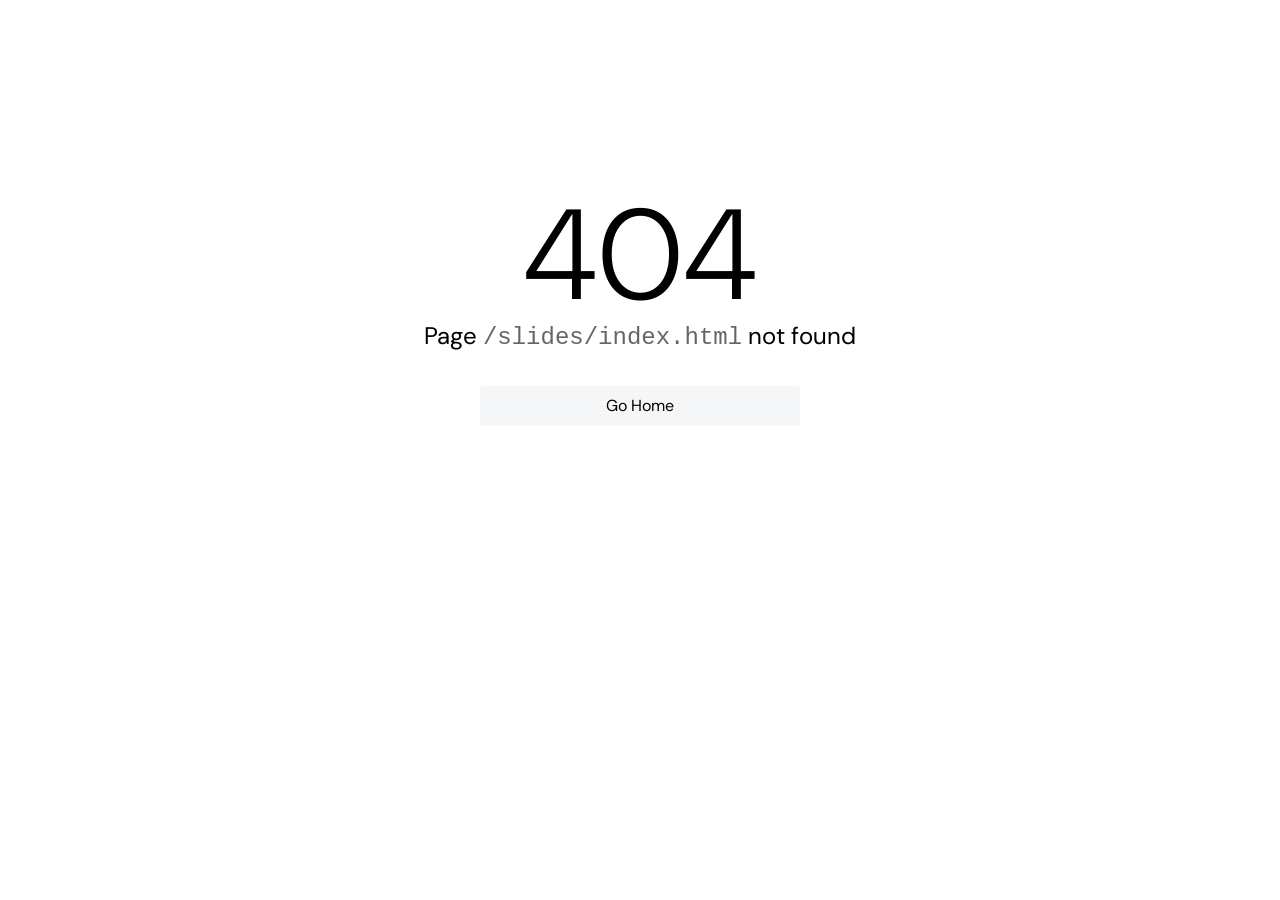
==== commit 6858dacb: "update names from slides" ====
--- a/slides/index.html
+++ b/slides/index.html
@@ -10,21 +10,21 @@
 <link rel="preload" as="image" href="./img/04-done.png">
 <link rel="preload" as="image" href="./img/chart_latency.png">
 <link rel="preload" as="image" href="./img/live-layout.png">
-<link rel="preload" as="image" href="./img/08-after.png">
-<link rel="preload" as="image" href="./img/09-compare-viewer.png">
+<link rel="preload" as="image" href="./img/Region_2_line_2.png">
+<link rel="preload" as="image" href="./img/compared_right_and_left.png">
 <link rel="icon" href="https://cdn.jsdelivr.net/gh/slidevjs/slidev/assets/favicon.png">
 <meta http-equiv="Content-Type" content="text/html; charset=UTF-8">
 <meta property="slidev:version" content="53.0.0">
 <meta name="description" content="&quot;Final demo and presentation of the capstone project.\nPart A: problem, objectives, architecture, results, conclusion.\nPart B: live demo cues for the recording. The script is in the presenter notes.\n&quot;">
-<meta name="author" content="&quot;Tom Chan&quot;">
+<meta name="author" content="&quot;Tak Ki CHAN&quot;">
 <meta property="og:title" content="Reconstructing historical newspaper images - Slidev">
-<meta property="og:description" content="&quot;Final demo and presentation of the capstone project.\nPart A: problem, objectives, architecture, results, conclusion.\nPart B: live demo cues for the recording. The script is in the presenter notes.\n&quot;">  <script type="module" crossorigin src="./assets/index-DfYhmNCy.js"></script>
+<meta property="og:description" content="&quot;Final demo and presentation of the capstone project.\nPart A: problem, objectives, architecture, results, conclusion.\nPart B: live demo cues for the recording. The script is in the presenter notes.\n&quot;">  <script type="module" crossorigin src="./assets/index-CVMzfoh2.js"></script>
   <link rel="modulepreload" crossorigin href="./assets/rolldown-runtime-XKyaHtl9.js">
-  <link rel="modulepreload" crossorigin href="./assets/modules/shiki-D4qZ2_Su.js">
-  <link rel="modulepreload" crossorigin href="./assets/slidev/utils-CAqZxVqj.js">
-  <link rel="modulepreload" crossorigin href="./assets/modules/vue-SlJ0UoG2.js">
+  <link rel="modulepreload" crossorigin href="./assets/modules/shiki-CTmrkNOW.js">
+  <link rel="modulepreload" crossorigin href="./assets/slidev/utils-D8o-xMjS.js">
+  <link rel="modulepreload" crossorigin href="./assets/modules/vue-CsHwEULf.js">
   <link rel="stylesheet" crossorigin href="./assets/modules/shiki-V4-KMA-J.css">
-  <link rel="stylesheet" crossorigin href="./assets/index-uxXAnkA0.css">
+  <link rel="stylesheet" crossorigin href="./assets/index-CoWggk-B.css">
 </head>
 <body>
   <div id="app"></div>
--- a/slides/assets/index-CoWggk-B.css
+++ b/slides/assets/index-CoWggk-B.css
@@ -0,0 +1 @@
+*,:before,:after{box-sizing:border-box;border-style:solid;border-width:0;border-color:var(--un-default-border-color,#e5e7eb)}:before,:after{--un-content:""}html,:host{-webkit-text-size-adjust:100%;tab-size:4;font-feature-settings:normal;font-variation-settings:normal;-webkit-tap-highlight-color:transparent;font-family:ui-sans-serif,system-ui,sans-serif,Apple Color Emoji,Segoe UI Emoji,Segoe UI Symbol,Noto Color Emoji;line-height:1.5}body{line-height:inherit;margin:0}hr{height:0;color:inherit;border-top-width:1px}abbr:where([title]){-webkit-text-decoration:underline dotted;text-decoration:underline dotted}h1,h2,h3,h4,h5,h6{font-size:inherit;font-weight:inherit}a{color:inherit;-webkit-text-decoration:inherit;text-decoration:inherit}b,strong{font-weight:bolder}code,kbd,samp,pre{font-feature-settings:normal;font-variation-settings:normal;font-family:ui-monospace,SFMono-Regular,Menlo,Monaco,Consolas,Liberation Mono,Courier New,monospace;font-size:1em}small{font-size:80%}sub,sup{vertical-align:baseline;font-size:75%;line-height:0;position:relative}sub{bottom:-.25em}sup{top:-.5em}table{text-indent:0;border-color:inherit;border-collapse:collapse}button,input,optgroup,select,textarea{font-feature-settings:inherit;font-variation-settings:inherit;font-family:inherit;font-size:100%;font-weight:inherit;line-height:inherit;color:inherit;margin:0;padding:0}button,select{text-transform:none}button,[type=button],[type=reset],[type=submit]{-webkit-appearance:button;background-color:#0000;background-image:none}:-moz-focusring{outline:auto}:-moz-ui-invalid{box-shadow:none}progress{vertical-align:baseline}::-webkit-inner-spin-button{height:auto}::-webkit-outer-spin-button{height:auto}[type=search]{-webkit-appearance:textfield;outline-offset:-2px}::-webkit-search-decoration{-webkit-appearance:none}::-webkit-file-upload-button{-webkit-appearance:button;font:inherit}summary{display:list-item}blockquote,dl,dd,h1,h2,h3,h4,h5,h6,hr,figure,p,pre{margin:0}fieldset{margin:0;padding:0}legend{padding:0}ol,ul,menu{margin:0;padding:0;list-style:none}dialog{padding:0}textarea{resize:vertical}input::placeholder,textarea::placeholder{opacity:1;color:#9ca3af}button,[role=button]{cursor:pointer}:disabled{cursor:default}img,svg,video,canvas,audio,iframe,embed,object{vertical-align:middle;display:block}img,video{max-width:100%;height:auto}[hidden]:where(:not([hidden=until-found])){display:none}*,:before,:after,::backdrop{--un-rotate:0;--un-rotate-x:0;--un-rotate-y:0;--un-rotate-z:0;--un-scale-x:1;--un-scale-y:1;--un-scale-z:1;--un-skew-x:0;--un-skew-y:0;--un-translate-x:0;--un-translate-y:0;--un-translate-z:0;--un-pan-x: ;--un-pan-y: ;--un-pinch-zoom: ;--un-scroll-snap-strictness:proximity;--un-ordinal: ;--un-slashed-zero: ;--un-numeric-figure: ;--un-numeric-spacing: ;--un-numeric-fraction: ;--un-border-spacing-x:0;--un-border-spacing-y:0;--un-ring-offset-shadow:0 0 #0000;--un-ring-shadow:0 0 #0000;--un-shadow-inset: ;--un-shadow:0 0 #0000;--un-ring-inset: ;--un-ring-offset-width:0px;--un-ring-offset-color:#fff;--un-ring-width:0px;--un-ring-color:#93c5fd80;--un-blur: ;--un-brightness: ;--un-contrast: ;--un-drop-shadow: ;--un-grayscale: ;--un-hue-rotate: ;--un-invert: ;--un-saturate: ;--un-sepia: ;--un-backdrop-blur: ;--un-backdrop-brightness: ;--un-backdrop-contrast: ;--un-backdrop-grayscale: ;--un-backdrop-hue-rotate: ;--un-backdrop-invert: ;--un-backdrop-opacity: ;--un-backdrop-saturate: ;--un-backdrop-sepia: }.prose{color:var(--un-prose-body);max-width:65ch}.prose :where(p):not(:where([class~=not-prose],[class~=not-prose] *)){margin-top:1.25em;margin-bottom:1.25em}.prose :where([class~=lead]):not(:where([class~=not-prose],[class~=not-prose] *)){color:var(--un-prose-lead);margin-top:1.2em;margin-bottom:1.2em;font-size:1.25em;line-height:1.6}.prose :where(a):not(:where([class~=not-prose],[class~=not-prose] *)){color:var(--un-prose-links);font-weight:500;text-decoration:underline}.prose :where(strong):not(:where([class~=not-prose],[class~=not-prose] *)){color:var(--un-prose-bold);font-weight:600}.prose :where(a strong):not(:where([class~=not-prose],[class~=not-prose] *)),.prose :where(blockquote strong):not(:where([class~=not-prose],[class~=not-prose] *)),.prose :where(thead th strong):not(:where([class~=not-prose],[class~=not-prose] *)){color:inherit}.prose :where(ol):not(:where([class~=not-prose],[class~=not-prose] *)){margin-top:1.25em;margin-bottom:1.25em;padding-inline-start:1.625em;list-style-type:decimal}.prose :where(ol[type=A]):not(:where([class~=not-prose],[class~=not-prose] *)){list-style-type:upper-alpha}.prose :where(ol[type=a]):not(:where([class~=not-prose],[class~=not-prose] *)){list-style-type:lower-alpha}.prose :where(ol[type=A s]):not(:where([class~=not-prose],[class~=not-prose] *)){list-style-type:upper-alpha}.prose :where(ol[type=a s]):not(:where([class~=not-prose],[class~=not-prose] *)){list-style-type:lower-alpha}.prose :where(ol[type=I]):not(:where([class~=not-prose],[class~=not-prose] *)){list-style-type:upper-roman}.prose :where(ol[type=i]):not(:where([class~=not-prose],[class~=not-prose] *)){list-style-type:lower-roman}.prose :where(ol[type=I s]):not(:where([class~=not-prose],[class~=not-prose] *)){list-style-type:upper-roman}.prose :where(ol[type=i s]):not(:where([class~=not-prose],[class~=not-prose] *)){list-style-type:lower-roman}.prose :where(ol[type="1"]):not(:where([class~=not-prose],[class~=not-prose] *)){list-style-type:decimal}.prose :where(ul):not(:where([class~=not-prose],[class~=not-prose] *)){margin-top:1.25em;margin-bottom:1.25em;padding-inline-start:1.625em;list-style-type:disc}.prose :where(ol>li):not(:where([class~=not-prose],[class~=not-prose] *))::marker{color:var(--un-prose-counters);font-weight:400}.prose :where(ul>li):not(:where([class~=not-prose],[class~=not-prose] *))::marker{color:var(--un-prose-bullets)}.prose :where(dt):not(:where([class~=not-prose],[class~=not-prose] *)){color:var(--un-prose-headings);margin-top:1.25em;font-weight:600}.prose :where(hr):not(:where([class~=not-prose],[class~=not-prose] *)){border-color:var(--un-prose-hr);border-top-width:1px;margin-top:3em;margin-bottom:3em}.prose :where(blockquote):not(:where([class~=not-prose],[class~=not-prose] *)){color:var(--un-prose-quotes);border-inline-start-width:.25rem;border-inline-start-color:var(--un-prose-quote-borders);quotes:"“""”""‘""’";margin-top:1.6em;margin-bottom:1.6em;padding-inline-start:1em;font-style:italic;font-weight:500}.prose :where(blockquote p:first-of-type):not(:where([class~=not-prose],[class~=not-prose] *)):before{content:open-quote}.prose :where(blockquote p:last-of-type):not(:where([class~=not-prose],[class~=not-prose] *)):after{content:close-quote}.prose :where(h1):not(:where([class~=not-prose],[class~=not-prose] *)){color:var(--un-prose-headings);margin-top:0;margin-bottom:.888889em;font-size:2.25em;font-weight:800;line-height:1.11111}.prose :where(h1 strong):not(:where([class~=not-prose],[class~=not-prose] *)){color:inherit;font-weight:900}.prose :where(h2):not(:where([class~=not-prose],[class~=not-prose] *)){color:var(--un-prose-headings);margin-top:2em;margin-bottom:1em;font-size:1.5em;font-weight:700;line-height:1.33333}.prose :where(h2 strong):not(:where([class~=not-prose],[class~=not-prose] *)){color:inherit;font-weight:800}.prose :where(h3):not(:where([class~=not-prose],[class~=not-prose] *)){color:var(--un-prose-headings);margin-top:1.6em;margin-bottom:.6em;font-size:1.25em;font-weight:600;line-height:1.6}.prose :where(h3 strong):not(:where([class~=not-prose],[class~=not-prose] *)){color:inherit;font-weight:700}.prose :where(h4):not(:where([class~=not-prose],[class~=not-prose] *)){color:var(--un-prose-headings);margin-top:1.5em;margin-bottom:.5em;font-weight:600;line-height:1.5}.prose :where(h4 strong):not(:where([class~=not-prose],[class~=not-prose] *)){color:inherit;font-weight:700}.prose :where(img):not(:where([class~=not-prose],[class~=not-prose] *)){margin-top:2em;margin-bottom:2em}.prose :where(picture):not(:where([class~=not-prose],[class~=not-prose] *)){margin-top:2em;margin-bottom:2em;display:block}.prose :where(video):not(:where([class~=not-prose],[class~=not-prose] *)){margin-top:2em;margin-bottom:2em}.prose :where(kbd):not(:where([class~=not-prose],[class~=not-prose] *)){color:var(--un-prose-kbd);box-shadow:0 0 0 1px rgb(var(--un-prose-kbd-shadows) / 10%), 0 3px 0 rgb(var(--un-prose-kbd-shadows) / 10%);padding-top:.1875em;padding-inline-end:.375em;padding-bottom:.1875em;border-radius:.3125rem;padding-inline-start:.375em;font-family:inherit;font-size:.875em;font-weight:500}.prose :where(code):not(:where([class~=not-prose],[class~=not-prose] *)){color:var(--un-prose-code);font-size:.875em;font-weight:600}.prose :where(code):not(:where([class~=not-prose],[class~=not-prose] *)):before,.prose :where(code):not(:where([class~=not-prose],[class~=not-prose] *)):after{content:"`"}.prose :where(a code):not(:where([class~=not-prose],[class~=not-prose] *)),.prose :where(h1 code):not(:where([class~=not-prose],[class~=not-prose] *)){color:inherit}.prose :where(h2 code):not(:where([class~=not-prose],[class~=not-prose] *)){color:inherit;font-size:.875em}.prose :where(h3 code):not(:where([class~=not-prose],[class~=not-prose] *)){color:inherit;font-size:.9em}.prose :where(h4 code):not(:where([class~=not-prose],[class~=not-prose] *)),.prose :where(blockquote code):not(:where([class~=not-prose],[class~=not-prose] *)),.prose :where(thead th code):not(:where([class~=not-prose],[class~=not-prose] *)){color:inherit}.prose :where(pre):not(:where([class~=not-prose],[class~=not-prose] *)){color:var(--un-prose-pre-code);background-color:var(--un-prose-pre-bg);padding-top:.857143em;padding-inline-end:1.14286em;padding-bottom:.857143em;border-radius:.375rem;margin-top:1.71429em;margin-bottom:1.71429em;padding-inline-start:1.14286em;font-size:.875em;font-weight:400;line-height:1.71429;overflow-x:auto}.prose :where(pre code):not(:where([class~=not-prose],[class~=not-prose] *)){font-weight:inherit;color:inherit;font-size:inherit;font-family:inherit;line-height:inherit;background-color:#0000;border-width:0;border-radius:0;padding:0}.prose :where(pre code):not(:where([class~=not-prose],[class~=not-prose] *)):before,.prose :where(pre code):not(:where([class~=not-prose],[class~=not-prose] *)):after{content:none}.prose :where(table):not(:where([class~=not-prose],[class~=not-prose] *)){table-layout:auto;width:100%;margin-top:2em;margin-bottom:2em;font-size:.875em;line-height:1.71429}.prose :where(thead):not(:where([class~=not-prose],[class~=not-prose] *)){border-bottom-width:1px;border-bottom-color:var(--un-prose-th-borders)}.prose :where(thead th):not(:where([class~=not-prose],[class~=not-prose] *)){color:var(--un-prose-headings);vertical-align:bottom;padding-inline-end:.571429em;padding-bottom:.571429em;padding-inline-start:.571429em;font-weight:600}.prose :where(tbody tr):not(:where([class~=not-prose],[class~=not-prose] *)){border-bottom-width:1px;border-bottom-color:var(--un-prose-td-borders)}.prose :where(tbody tr:last-child):not(:where([class~=not-prose],[class~=not-prose] *)){border-bottom-width:0}.prose :where(tbody td):not(:where([class~=not-prose],[class~=not-prose] *)){vertical-align:baseline}.prose :where(tfoot):not(:where([class~=not-prose],[class~=not-prose] *)){border-top-width:1px;border-top-color:var(--un-prose-th-borders)}.prose :where(tfoot td):not(:where([class~=not-prose],[class~=not-prose] *)){vertical-align:top}.prose :where(th,td):not(:where([class~=not-prose],[class~=not-prose] *)){text-align:start}.prose :where(figure>*):not(:where([class~=not-prose],[class~=not-prose] *)){margin-top:0;margin-bottom:0}.prose :where(figcaption):not(:where([class~=not-prose],[class~=not-prose] *)){color:var(--un-prose-captions);margin-top:.857143em;font-size:.875em;line-height:1.42857}.prose{font-size:1rem;line-height:1.75}.prose :where(picture>img):not(:where([class~=not-prose],[class~=not-prose] *)){margin-top:0;margin-bottom:0}.prose :where(li):not(:where([class~=not-prose],[class~=not-prose] *)){margin-top:.5em;margin-bottom:.5em}.prose :where(ol>li):not(:where([class~=not-prose],[class~=not-prose] *)),.prose :where(ul>li):not(:where([class~=not-prose],[class~=not-prose] *)){padding-inline-start:.375em}.prose :where():not(:where([class~=not-prose],[class~=not-prose] *)){margin-top:1.25em;margin-bottom:1.25em}.prose :where(ul ul,ul ol,ol ul,ol ol):not(:where([class~=not-prose],[class~=not-prose] *)){margin-top:.75em;margin-bottom:.75em}.prose :where(dl):not(:where([class~=not-prose],[class~=not-prose] *)){margin-top:1.25em;margin-bottom:1.25em}.prose :where(dd):not(:where([class~=not-prose],[class~=not-prose] *)){margin-top:.5em;padding-inline-start:1.625em}.prose :where(hr+*):not(:where([class~=not-prose],[class~=not-prose] *)),.prose :where(h2+*):not(:where([class~=not-prose],[class~=not-prose] *)),.prose :where(h3+*):not(:where([class~=not-prose],[class~=not-prose] *)),.prose :where(h4+*):not(:where([class~=not-prose],[class~=not-prose] *)){margin-top:0}.prose :where(thead th:first-child):not(:where([class~=not-prose],[class~=not-prose] *)){padding-inline-start:0}.prose :where(thead th:last-child):not(:where([class~=not-prose],[class~=not-prose] *)){padding-inline-end:0}.prose :where(tbody td,tfoot td):not(:where([class~=not-prose],[class~=not-prose] *)){padding-top:.571429em;padding-inline-end:.571429em;padding-bottom:.571429em;padding-inline-start:.571429em}.prose :where(tbody td:first-child,tfoot td:first-child):not(:where([class~=not-prose],[class~=not-prose] *)){padding-inline-start:0}.prose :where(tbody td:last-child,tfoot td:last-child):not(:where([class~=not-prose],[class~=not-prose] *)){padding-inline-end:0}.prose :where(figure):not(:where([class~=not-prose],[class~=not-prose] *)){margin-top:2em;margin-bottom:2em}.prose :where():not(:where([class~=not-prose],[class~=not-prose] *)){margin-top:0;margin-bottom:0}.prose{--un-prose-body:#374151;--un-prose-invert-body:#d1d5db;--un-prose-headings:#111827;--un-prose-invert-headings:white;--un-prose-lead:#4b5563;--un-prose-invert-lead:#9ca3af;--un-prose-links:#111827;--un-prose-invert-links:white;--un-prose-bold:#111827;--un-prose-invert-bold:white;--un-prose-counters:#6b7280;--un-prose-invert-counters:#9ca3af;--un-prose-bullets:#d1d5db;--un-prose-invert-bullets:#4b5563;--un-prose-hr:#e5e7eb;--un-prose-invert-hr:#374151;--un-prose-quotes:#111827;--un-prose-invert-quotes:#f3f4f6;--un-prose-quote-borders:#e5e7eb;--un-prose-invert-quote-borders:#374151;--un-prose-captions:#6b7280;--un-prose-invert-captions:#9ca3af;--un-prose-kbd:#111827;--un-prose-invert-kbd:white;--un-prose-kbd-shadows:#111827;--un-prose-invert-kbd-shadows:white;--un-prose-code:#111827;--un-prose-invert-code:white;--un-prose-pre-code:#e5e7eb;--un-prose-invert-pre-code:#d1d5db;--un-prose-pre-bg:#1f2937;--un-prose-invert-pre-bg:#00000080;--un-prose-th-borders:#d1d5db;--un-prose-invert-th-borders:#4b5563;--un-prose-td-borders:#e5e7eb;--un-prose-invert-td-borders:#374151}.dark .dark\:prose-invert{--un-prose-body:var(--un-prose-invert-body);--un-prose-headings:var(--un-prose-invert-headings);--un-prose-lead:var(--un-prose-invert-lead);--un-prose-links:var(--un-prose-invert-links);--un-prose-bold:var(--un-prose-invert-bold);--un-prose-counters:var(--un-prose-invert-counters);--un-prose-bullets:var(--un-prose-invert-bullets);--un-prose-hr:var(--un-prose-invert-hr);--un-prose-quotes:var(--un-prose-invert-quotes);--un-prose-quote-borders:var(--un-prose-invert-quote-borders);--un-prose-captions:var(--un-prose-invert-captions);--un-prose-kbd:var(--un-prose-invert-kbd);--un-prose-kbd-shadows:var(--un-prose-invert-kbd-shadows);--un-prose-code:var(--un-prose-invert-code);--un-prose-pre-code:var(--un-prose-invert-pre-code);--un-prose-pre-bg:var(--un-prose-invert-pre-bg);--un-prose-th-borders:var(--un-prose-invert-th-borders);--un-prose-td-borders:var(--un-prose-invert-td-borders)}.container{width:100%}.z-context-menu{z-index:60}.z-label{z-index:40}.z-menu{z-index:20}.z-modal{z-index:70}.z-nav{z-index:50}.slidev-glass-effect{--un-bg-opacity:1;background-color:rgb(255 255 255/var(--un-bg-opacity));--un-shadow:var(--un-shadow-inset) 0 20px 25px -5px var(--un-shadow-color,#0000001a),var(--un-shadow-inset) 0 8px 10px -6px var(--un-shadow-color,#0000001a);box-shadow:var(--un-ring-offset-shadow), var(--un-ring-shadow), var(--un-shadow);--un-backdrop-blur:blur(8px);-webkit-backdrop-filter:var(--un-backdrop-blur) var(--un-backdrop-brightness) var(--un-backdrop-contrast) var(--un-backdrop-grayscale) var(--un-backdrop-hue-rotate) var(--un-backdrop-invert) var(--un-backdrop-opacity) var(--un-backdrop-saturate) var(--un-backdrop-sepia);backdrop-filter:var(--un-backdrop-blur) var(--un-backdrop-brightness) var(--un-backdrop-contrast) var(--un-backdrop-grayscale) var(--un-backdrop-hue-rotate) var(--un-backdrop-invert) var(--un-backdrop-opacity) var(--un-backdrop-saturate) var(--un-backdrop-sepia);border-width:1px;border-color:#9ca3af33;--un-bg-opacity:.75!important}.border-main,.dark [border~=dark\:main],.dark [dark\:border~=main],[border-main=""],[border~=main]{border-color:#9ca3af33}.border-primary,.hover\:border-primary:hover{border-color:var(--slidev-theme-primary)}.bg-active{background-color:#9ca3af1a}.bg-main{--un-bg-opacity:1;background-color:rgb(255 255 255/var(--un-bg-opacity))}.dark .bg-main,.dark .slidev-glass-effect{--un-bg-opacity:1;background-color:rgb(18 18 18/var(--un-bg-opacity))}.bg-primary,[bg-primary=""]{background-color:var(--slidev-theme-primary)}.hover\:bg-active:hover,[hover\:bg-active=""]:hover{background-color:#9ca3af1a}.dark .text-main{--un-text-opacity:1;color:rgb(221 221 221/var(--un-text-opacity))}.text-main{--un-text-opacity:1;color:rgb(24 24 24/var(--un-text-opacity))}.text-primary,[text-primary=""]{color:var(--slidev-theme-primary)}@media (width>=640px){.container{max-width:640px}}@media (width>=768px){.container{max-width:768px}}@media (width>=1024px){.container{max-width:1024px}}@media (width>=1280px){.container{max-width:1280px}}@media (width>=1536px){.container{max-width:1536px}}:root{--color-note:#0969da;--color-tip:#1a7f37;--color-warning:#9a6700;--color-severe:#bc4c00;--color-caution:#d1242f;--color-important:#8250df}@media (prefers-color-scheme:dark){:root{--color-note:#2f81f7;--color-tip:#3fb950;--color-warning:#d29922;--color-severe:#db6d28;--color-caution:#f85149;--color-important:#a371f7}}.markdown-alert{color:inherit;border-left:.25em solid #888;margin-bottom:16px;padding:.5rem 1rem}.markdown-alert>:first-child{margin-top:0}.markdown-alert>:last-child{margin-bottom:0}.markdown-alert .markdown-alert-title{align-items:center;font-weight:500;line-height:1;display:flex}.markdown-alert .markdown-alert-title .octicon{vertical-align:text-bottom;fill:currentColor;margin-right:.5rem;display:inline-block;overflow:visible!important}.markdown-alert.markdown-alert-note{border-left-color:var(--color-note)}.markdown-alert.markdown-alert-note .markdown-alert-title{color:var(--color-note)}.markdown-alert.markdown-alert-important{border-left-color:var(--color-important)}.markdown-alert.markdown-alert-important .markdown-alert-title{color:var(--color-important)}.markdown-alert.markdown-alert-warning{border-left-color:var(--color-warning)}.markdown-alert.markdown-alert-warning .markdown-alert-title{color:var(--color-warning)}.markdown-alert.markdown-alert-tip{border-left-color:var(--color-tip)}.markdown-alert.markdown-alert-tip .markdown-alert-title{color:var(--color-tip)}.markdown-alert.markdown-alert-caution{border-left-color:var(--color-caution)}.markdown-alert.markdown-alert-caution .markdown-alert-title{color:var(--color-caution)}:root{--slidev-code-background:#f5f5f5;--slidev-code-foreground:#1b1b1b;--slidev-code-font-family:"Fira Code",ui-monospace,SFMono-Regular,Menlo,Monaco,Consolas,"Liberation Mono","Courier New",monospace;--slidev-code-padding:8px;--slidev-code-font-size:12px;--slidev-code-line-height:18px;--slidev-code-radius:4px;--slidev-code-margin:4px 0;--slidev-theme-primary:#3ab9d5;--slidev-transition-duration:.5s;--slidev-slide-container-background:black;--slidev-controls-foreground:white;--slidev-code-tab-divider:#e5e5e5;--slidev-code-tab-text-color:#67676c;--slidev-code-tab-font-size:12px;--slidev-code-tab-active-text-color:#3c3c43}html.dark{--slidev-code-background:#1b1b1b;--slidev-code-foreground:#eee;--slidev-code-tab-divider:#222;--slidev-code-tab-text-color:#98989f;--slidev-code-tab-active-text-color:#dfdfd6}html,body,#app,#page-root{width:100%;height:100vh;height:calc(var(--vh,1vh) * 100);-webkit-print-color-adjust:exact;print-color-adjust:exact;--un-bg-opacity:1;background-color:rgb(255 255 255/var(--un-bg-opacity));margin:0;padding:0;font-family:DM Sans,ui-sans-serif,system-ui,-apple-system,BlinkMacSystemFont,Segoe UI,Roboto,Helvetica Neue,Arial,Noto Sans,sans-serif,Apple Color Emoji,Segoe UI Emoji,Segoe UI Symbol,Noto Color Emoji;overflow:hidden}.dark html,.dark body,.dark #app,.dark #page-root{--un-bg-opacity:1;background-color:rgb(18 18 18/var(--un-bg-opacity))}html{background:0 0}.slidev-icon-btn{aspect-ratio:1;-webkit-user-select:none;user-select:none;cursor:pointer;vertical-align:middle;opacity:.75;border-radius:.25rem;outline:none;justify-content:center;align-items:center;padding:.25rem;transition-property:color,background-color,border-color,text-decoration-color,fill,stroke,opacity,box-shadow,transform,filter,-webkit-backdrop-filter,backdrop-filter;transition-duration:.2s;transition-timing-function:cubic-bezier(.4,0,.2,1);display:inline-flex;position:relative}@media (width>=768px){.slidev-icon-btn{padding:.5rem}}.slidev-icon-btn:hover{--un-bg-opacity:.1;background-color:rgb(156 163 175/var(--un-bg-opacity))}.slidev-icon-btn:focus-visible{opacity:1;--un-outline-color-opacity:1;outline-width:2px;outline-color:rgb(0 0 0/var(--un-outline-color-opacity));outline-offset:2px;outline-style:solid}.dark .slidev-icon-btn:focus-visible{--un-outline-color-opacity:1;outline-color:rgb(255 255 255/var(--un-outline-color-opacity))}.slidev-icon-btn.shallow{opacity:.3}.slidev-icon-btn.active{opacity:1}.slidev-icon-btn.disabled{opacity:.25;pointer-events:none}.slidev-layout a.slidev-icon-btn{border-style:none}.slidev-layout a.slidev-icon-btn:hover{--un-text-opacity:1;color:rgb(255 255 255/var(--un-text-opacity));border-style:none}.slidev-icon{vertical-align:sub;line-height:1em;display:inline-block}.slidev-page{width:100%;position:relative;top:0;left:0;right:0}.slidev-note-with-clicks .slidev-note-fade{color:#888c}.dark .slidev-note-with-clicks .slidev-note-fade{color:#a1a1a1cc}.slidev-note-click-mark{-webkit-user-select:none;user-select:none;--un-text-opacity:1;color:rgb(167 139 250/var(--un-text-opacity));background-color:#a78bfa1a;border-width:1px;border-color:#0000;border-radius:.25rem;align-items:center;padding-left:.25rem;padding-right:.25rem;font-family:Fira Code,ui-monospace,SFMono-Regular,Menlo,Monaco,Consolas,Liberation Mono,Courier New,monospace;font-size:.7em;display:inline-flex}.slidev-note-click-mark.slidev-note-click-mark-active{--un-border-opacity:1;border-width:1px;border-color:rgb(167 139 250/var(--un-border-opacity))}.slidev-note-click-mark.slidev-note-click-mark-past{filter:saturate(0);opacity:.5}.slidev-note-click-mark.slidev-note-click-mark-future{opacity:.5}.slidev-note-click-mark:before{content:"";--un-icon:url("data:image/svg+xml;utf8,%3Csvg viewBox='0 0 32 32' width='1.2em' height='1.2em' xmlns='http://www.w3.org/2000/svg' %3E%3Cpath fill='currentColor' d='M23 28a1 1 0 0 1-.71-.29l-6.13-6.14l-3.33 5a1 1 0 0 1-1 .44a1 1 0 0 1-.81-.7l-6-20A1 1 0 0 1 6.29 5l20 6a1 1 0 0 1 .7.81a1 1 0 0 1-.44 1l-5 3.33l6.14 6.13a1 1 0 0 1 0 1.42l-4 4A1 1 0 0 1 23 28m0-2.41L25.59 23l-7.16-7.15l5.25-3.5L7.49 7.49l4.86 16.19l3.5-5.25Z'/%3E%3C/svg%3E");-webkit-mask:var(--un-icon) no-repeat;-webkit-mask:var(--un-icon) no-repeat;mask:var(--un-icon) no-repeat;color:inherit;opacity:.8;background-color:currentColor;width:1.2em;height:1.2em;display:inline-block;-webkit-mask-size:100% 100%;mask-size:100% 100%}.slidev-note-click-mark:after{content:attr(data-clicks);display:inline-block;transform:translateY(.1em)}.slidev-form-button{--un-text-opacity:1;color:rgb(255 255 255/var(--un-text-opacity));--un-border-opacity:1;border-bottom-width:2px;border-color:rgb(55 65 81/var(--un-border-opacity));--un-bg-opacity:1;background-color:rgb(107 114 128/var(--un-bg-opacity));border-radius:.25rem;padding:.25rem 1rem}.slidev-form-button:hover{--un-border-opacity:1;border-color:rgb(75 85 99/var(--un-border-opacity));--un-bg-opacity:1;background-color:rgb(156 163 175/var(--un-bg-opacity))}.slidev-form-button.primary{--un-border-opacity:1;border-color:rgb(17 94 89/var(--un-border-opacity));--un-bg-opacity:1;background-color:rgb(13 148 136/var(--un-bg-opacity))}.slidev-form-button.primary:hover{--un-border-opacity:1;border-color:rgb(15 118 110/var(--un-border-opacity));--un-bg-opacity:1;background-color:rgb(20 184 166/var(--un-bg-opacity))}.rough-annotation{transform:scale(calc(1 / var(--slidev-slide-scale)))}.slidev-layout-iframe{--slidev-iframe-raster:max(var(--slidev-slide-scale,1), 1);width:calc(100% * var(--slidev-iframe-raster));height:calc(100% * var(--slidev-iframe-raster));transform:scale(calc(var(--slidev-iframe-scale,1) / var(--slidev-iframe-raster)));transform-origin:0 0}#twoslash-container{position:fixed}#twoslash-container .v-popper__wrapper:not(.no-slide-scale>*){zoom:var(--slidev-slide-scale)}#twoslash-container .v-popper__popper:not(.no-slide-scale>*){translate:calc(10px * (1 - var(--slidev-slide-scale))) 0;width:max-content}.slidev-note ul{margin:0}html.dark:root{--lightningcss-light: ;--lightningcss-dark:initial;color-scheme:dark}html.dark .shiki{color:var(--shiki-dark,inherit);--twoslash-popup-bg:var(--shiki-dark-bg,inherit)}html.dark .shiki span{color:var(--shiki-dark)}html:not(.dark) .shiki{color:var(--shiki-light,inherit);--twoslash-popup-bg:var(--shiki-light-bg,inherit)}html:not(.dark) .shiki span{color:var(--shiki-light)}.twoslash-meta-line.twoslash-popover-line{margin-top:-10px}.slidev-code-wrapper{scroll-padding:var(--slidev-code-padding);margin:var(--slidev-code-margin)!important}.slidev-code-wrapper:-webkit-scrollbar{width:0}.slidev-code{background:var(--slidev-code-background);overflow:auto;font-family:var(--slidev-code-font-family)!important;padding:var(--slidev-code-padding)!important;font-size:var(--slidev-code-font-size)!important;line-height:var(--slidev-code-line-height)!important;border-radius:var(--slidev-code-radius)!important}.slidev-code-block-title,.slidev-code-group-tabs{background:var(--slidev-code-background);color:var(--slidev-code-tab-text-color);padding-left:var(--slidev-code-padding);padding-right:var(--slidev-code-padding);font-size:var(--slidev-code-tab-font-size);border-radius:var(--slidev-code-radius) var(--slidev-code-radius) 0 0;box-shadow:inset 0 -1px var(--slidev-code-tab-divider);align-items:center;gap:8px;display:flex}.slidev-code-block-title{padding:var(--slidev-code-padding)}.slidev-code-tab{font-size:var(--slidev-code-tab-font-size);white-space:nowrap;cursor:pointer;padding:var(--slidev-code-padding);color:var(--slidev-code-tab-text-color);border-bottom:2px solid #0000;align-items:center;gap:8px;transition:color .25s;display:flex;position:relative}.slidev-code-tab:hover{color:var(--slidev-code-tab-active-text-color)!important}.slidev-code-group-blocks .slidev-code-wrapper{margin:0!important}.slidev-code-group-blocks .slidev-code{border-radius:0 0 var(--slidev-code-radius) var(--slidev-code-radius)!important}.slidev-code-group-blocks .slidev-code-wrapper.active{display:block}.slidev-code-group-blocks .slidev-code-wrapper{display:none}.slidev-code-block-title+.slidev-code,.slidev-code-group-tabs+.slidev-code{border-top-left-radius:0!important;border-top-right-radius:0!important}.slidev-code .slidev-code-dishonored{opacity:.3;pointer-events:none}.slidev-code-line-numbers .slidev-code code{counter-reset:step;counter-increment:step calc(var(--start,1) - 1)}.slidev-code-line-numbers .slidev-code code .line:before{content:counter(step);counter-increment:step;text-align:right;--un-text-opacity:1;width:1rem;color:rgb(156 163 175/var(--un-text-opacity));margin-right:1.5rem;display:inline-block}.dark .slidev-code-line-numbers .slidev-code code .line:before{--un-text-opacity:1;color:rgb(75 85 99/var(--un-text-opacity))}.slidev-note :not(pre)>code,.slidev-layout :not(pre)>code{background:var(--slidev-code-background);border-radius:var(--slidev-code-radius);padding:.125rem .375rem;font-size:.9em;font-weight:300}.slidev-note :not(pre)>code:after,.slidev-note :not(pre)>code:before{content:""}.slidev-layout :not(pre)>code:before{margin-right:-.08em}.katex,.katex :after,.katex :before{border-color:currentColor}.slidev-katex-wrapper .mord.dishonored{opacity:.3}.slide-left-enter-active,.slide-left-leave-active,.slide-right-enter-active,.slide-right-leave-active,.slide-up-enter-active,.slide-up-leave-active,.slide-down-enter-active,.slide-down-leave-active{transition:all var(--slidev-transition-duration) ease}.slide-left-enter-from,.slide-right-leave-to{translate:100%}.slide-left-leave-to,.slide-right-enter-from{translate:-100%}.slide-up-enter-from,.slide-down-leave-to{translate:0 100%}.slide-up-leave-to,.slide-down-enter-from{translate:0 -100%}.fade-enter-active,.fade-leave-active{transition:opacity var(--slidev-transition-duration) ease}.fade-enter-from,.fade-leave-to{opacity:0}.fade-out-leave-active{transition:opacity calc(var(--slidev-transition-duration) * .6) ease-out}.fade-out-enter-active{transition:opacity calc(var(--slidev-transition-duration) * .8) ease-in;transition-delay:calc(var(--slidev-transition-duration) * .6)}.fade-out-enter-from,.fade-out-leave-to{opacity:0}:root{--twoslash-popup-bg:var(--slidev-code-background);--twoslash-popup-color:var(--slidev-code-foreground);--twoslash-docs-color:inherit;--twoslash-docs-font:inherit;--twoslash-code-font:"Fira Code",ui-monospace,SFMono-Regular,Menlo,Monaco,Consolas,"Liberation Mono","Courier New",monospace;--twoslash-underline-color:#8888;--twoslash-border-color:#8888;--twoslash-cursor-color:var(--slidev-theme-primary);--twoslash-matched-color:var(--slidev-theme-primary)}.twoslash-popup-container{font-size:13px}.twoslash-popup-container .twoslash-popup-code{font-size:.85em}.twoslash-floating .twoslash-popup-docs-tags .twoslash-popup-docs-tag-name{color:inherit;opacity:.5}.slidev-vclick-target{transition:all .1s}.slidev-vclick-target.slidev-vclick-anim-none{transition:none}.slidev-vclick-target.slidev-vclick-anim-fade-in{transition:all .3s}.slidev-vclick-hidden{opacity:0!important;pointer-events:none!important;-webkit-user-select:none!important;user-select:none!important}.slidev-vclick-hidden.slidev-vclick-anim-fade{opacity:.5!important}.slidev-vclick-hidden.slidev-vclick-anim-fade-in{opacity:0!important}.slidev-vclick-hidden.slidev-vclick-anim-up{translate:0 20px}.slidev-vclick-hidden.slidev-vclick-anim-down{translate:0 -20px}.slidev-vclick-hidden.slidev-vclick-anim-left{translate:20px}.slidev-vclick-hidden.slidev-vclick-anim-right{translate:-20px}.slidev-vclick-hidden.slidev-vclick-anim-scale{scale:.9}.slidev-vclick-display-none{display:none!important}.slidev-vclick-fade{opacity:.5}.slidev-layout{height:100%;padding:2.5rem 3.5rem;font-size:1.1rem}.slidev-layout pre,.slidev-layout code{-webkit-user-select:text;user-select:text}.slidev-layout code{font-family:Fira Code,ui-monospace,SFMono-Regular,Menlo,Monaco,Consolas,Liberation Mono,Courier New,monospace}.slidev-layout h1{margin-bottom:1rem;font-size:2.25rem;line-height:2.5rem}.slidev-layout h6{letter-spacing:.1em;text-transform:uppercase;padding-top:.25rem;font-size:.875rem;font-weight:500;line-height:1.25rem}:where(.slidev-layout) h6{opacity:.4}.slidev-layout p{margin-top:1rem;margin-bottom:1rem;line-height:1.5rem}.slidev-layout ul{list-style:square}.slidev-layout ol{list-style:decimal}.slidev-layout li{line-height:1.8em}.slidev-layout blockquote{background:var(--slidev-code-background);color:var(--slidev-code-foreground);border-left-width:1px;border-color:var(--slidev-theme-primary);border-radius:.25rem;padding:.25rem .5rem;font-size:.875rem;line-height:1.25rem}.slidev-layout blockquote>*{margin-top:0;margin-bottom:0}.slidev-layout table{width:100%}.slidev-layout tr{border-color:#9ca3af33;border-bottom-width:1px}.slidev-layout th{text-align:left;font-weight:400}.slidev-layout a{border-style:dashed;border-color:currentColor;border-bottom-width:1px}.slidev-layout a:hover{color:var(--slidev-theme-primary);border-style:solid}.slidev-layout td,.slidev-layout th{padding:.75rem .5rem}.slidev-layout b,.slidev-layout strong{font-weight:600}.slidev-layout kbd{--un-bg-opacity:.05;background-color:rgb(156 163 175/var(--un-bg-opacity));border-width:1px 1px 2px;border-color:#9ca3af33;border-radius:.25rem;padding:.125rem .25rem;font-family:Fira Code,ui-monospace,SFMono-Regular,Menlo,Monaco,Consolas,Liberation Mono,Courier New,monospace;font-size:.75rem;line-height:1rem}.slidev-layout h1,[dir=ltr] h1,.slidev-layout [dir=ltr] h1,.slidev-layout h6,[dir=ltr] h6,.slidev-layout [dir=ltr] h6{margin-left:-.05em;margin-right:0}.slidev-layout li,[dir=ltr] li,.slidev-layout [dir=ltr] li{margin-left:1.1em;margin-right:0;padding-left:.2em;padding-right:0}[dir=rtl] h1,.slidev-layout [dir=rtl] h1,[dir=rtl] h6,.slidev-layout [dir=rtl] h6{margin-left:0;margin-right:-.05em}[dir=rtl] li,.slidev-layout [dir=rtl] li{margin-left:0;margin-right:1.1em;padding-left:0;padding-right:.2em}.slidev-layout h1+p{opacity:.5;margin-top:-.5rem;margin-bottom:1rem}.slidev-layout p+h2,.slidev-layout ul+h2,.slidev-layout table+h2{margin-top:2.5rem}.slidev-layout h1{margin-bottom:1rem;margin-left:-.05em;font-size:2.25rem;line-height:2.5rem}.slidev-layout h2{font-size:1.875rem;line-height:2.25rem}.slidev-layout h3{font-size:1.5rem;line-height:2rem}.slidev-layout h4{font-size:1.25rem;line-height:1.75rem}.slidev-layout h5{font-size:1rem;line-height:1.5rem}.slidev-layout h6{letter-spacing:.1em;text-transform:uppercase;margin-left:-.05em;padding-top:.25rem;font-size:.875rem;font-weight:500;line-height:1.25rem}.slidev-layout h6:not(.opacity-100){opacity:.4}.slidev-layout.cover,.slidev-layout.intro{height:100%;display:grid}.slidev-layout.cover h1,.slidev-layout.intro h1{font-size:3.75rem;line-height:5rem}.slidev-layout.fact{text-align:center;height:100%;display:grid}.slidev-layout.fact h1{font-size:6rem;font-weight:700;line-height:1}.slidev-layout.fact h1+p{font-size:1.5rem;font-weight:700;line-height:2rem}.slidev-layout.statement{text-align:center;height:100%;display:grid}.slidev-layout.statement h1{font-size:3.75rem;font-weight:700;line-height:1}.slidev-layout.quote{height:100%;display:grid}.slidev-layout.quote h1+p{margin-top:.5rem}.slidev-layout.section h1{font-size:3.75rem;font-weight:500;line-height:5rem}:root{--prism-scheme:light;--prism-foreground:#6e6e6e;--prism-background:#f4f4f4;--prism-comment:#a8a8a8;--prism-string:#555;--prism-literal:#333;--prism-keyword:#000;--prism-function:#4f4f4f;--prism-deleted:#333;--prism-class:#333;--prism-builtin:#757575;--prism-property:#333;--prism-namespace:#4f4f4f;--prism-punctuation:#ababab;--prism-decorator:var(--prism-class);--prism-operator:var(--prism-punctuation);--prism-number:var(--prism-literal);--prism-boolean:var(--prism-literal);--prism-variable:var(--prism-literal);--prism-constant:var(--prism-literal);--prism-symbol:var(--prism-literal);--prism-interpolation:var(--prism-literal);--prism-selector:var(--prism-keyword);--prism-keyword-control:var(--prism-keyword);--prism-regex:var(--prism-string);--prism-json-property:var(--prism-property);--prism-inline-background:var(--prism-background);--prism-comment-style:italic;--prism-url-decoration:underline;--prism-line-number:#a5a5a5;--prism-line-number-gutter:#333;--prism-line-highlight-background:#eee;--prism-selection-background:#ddd;--prism-marker-color:var(--prism-foreground);--prism-marker-opacity:.4;--prism-marker-font-size:.8em;--prism-font-size:1em;--prism-line-height:1.5em;--prism-font-family:monospace;--prism-inline-font-size:var(--prism-font-size);--prism-block-font-size:var(--prism-font-size);--prism-tab-size:2;--prism-block-padding-x:1em;--prism-block-padding-y:1em;--prism-block-margin-x:0;--prism-block-margin-y:.5em;--prism-block-radius:.3em;--prism-inline-padding-x:.3em;--prism-inline-padding-y:.1em;--prism-inline-radius:.3em}div[class*=language-],pre[class*=language-],code[class*=language-]{font-size:var(--prism-font-size);font-family:var(--prism-font-family);text-align:left;white-space:pre;word-spacing:normal;word-break:normal;line-height:var(--prism-line-height);-moz-tab-size:var(--prism-tab-size);-o-tab-size:var(--prism-tab-size);tab-size:var(--prism-tab-size);-webkit-hyphens:none;hyphens:none;direction:ltr;color:var(--prism-foreground)!important}div[class*=language-],pre[class*=language-]{font-size:var(--prism-block-font-size);padding:var(--prism-block-padding-y) var(--prism-block-padding-x);margin:var(--prism-block-margin-y) var(--prism-block-margin-x);border-radius:var(--prism-block-radius);background:var(--prism-background);overflow:auto}:not(pre)>code[class*=language-]{font-size:var(--prism-inline-font-size);padding:var(--prism-inline-padding-y) var(--prism-inline-padding-x);border-radius:var(--prism-inline-radius);background:var(--prism-inline-background)}pre[class*=language-]::-moz-selection{background:var(--prism-selection-background)}pre[class*=language-] ::-moz-selection{background:var(--prism-selection-background)}code[class*=language-]::-moz-selection{background:var(--prism-selection-background)}code[class*=language-] ::-moz-selection{background:var(--prism-selection-background)}pre[class*=language-]::selection{background:var(--prism-selection-background)}pre[class*=language-] ::selection{background:var(--prism-selection-background)}code[class*=language-]::selection{background:var(--prism-selection-background)}code[class*=language-] ::selection{background:var(--prism-selection-background)}.token.comment,.token.prolog,.token.doctype,.token.cdata{color:var(--prism-comment);font-style:var(--prism-comment-style)}.token.namespace{color:var(--prism-namespace)}.token.interpolation{color:var(--prism-interpolation)}.token.string{color:var(--prism-string)}.token.punctuation{color:var(--prism-punctuation)}.token.operator{color:var(--prism-operator)}.token.keyword.module,.token.keyword.control-flow{color:var(--prism-keyword-control)}.token.url,.token.symbol,.token.inserted{color:var(--prism-symbol)}.token.constant{color:var(--prism-constant)}.token.string.url{-webkit-text-decoration:var(--prism-url-decoration);text-decoration:var(--prism-url-decoration)}.token.boolean,.language-json .token.boolean{color:var(--prism-boolean)}.token.number,.language-json .token.number{color:var(--prism-number)}.token.variable{color:var(--prism-variable)}.token.keyword{color:var(--prism-keyword)}.token.atrule,.token.attr-value,.token.selector{color:var(--prism-selector)}.token.function{color:var(--prism-function)}.token.deleted{color:var(--prism-deleted)}.token.important,.token.bold{font-weight:700}.token.italic{font-style:italic}.token.class-name{color:var(--prism-class)}.token.tag,.token.builtin{color:var(--prism-builtin)}.token.attr-name,.token.property,.token.entity{color:var(--prism-property)}.language-json .token.property{color:var(--prism-json-property)}.token.regex{color:var(--prism-regex)}.token.decorator,.token.annotation{color:var(--prism-decorator)}.line-numbers .line-numbers-rows{border-right-color:var(--prism-line-number)}.line-numbers-rows>span:before{color:var(--prism-line-number-gutter)}.line-highlight{background:var(--prism-line-highlight-background)}.cm-s-vars.CodeMirror{background-color:var(--cm-background);color:var(--cm-foreground)}.cm-s-vars .CodeMirror-gutters{background:var(--cm-line-number-gutter);color:var(--cm-line-number);border:none}.cm-s-vars .CodeMirror-guttermarker,.cm-s-vars .CodeMirror-guttermarker-subtle,.cm-s-vars .CodeMirror-linenumber{color:var(--cm-line-number)}.cm-s-vars div.CodeMirror-selected,.cm-s-vars.CodeMirror-focused div.CodeMirror-selected{background:var(--cm-selection-background)}.cm-s-vars .CodeMirror-line::selection{background:var(--cm-selection-background)}.cm-s-vars .CodeMirror-line>span::selection{background:var(--cm-selection-background)}.cm-s-vars .CodeMirror-line>span>span::selection{background:var(--cm-selection-background)}.cm-s-vars .CodeMirror-line::-moz-selection{background:var(--cm-selection-background)}.cm-s-vars .CodeMirror-line>span::-moz-selection{background:var(--cm-selection-background)}.cm-s-vars .CodeMirror-line>span>span::-moz-selection{background:var(--cm-selection-background)}.cm-s-vars .CodeMirror-activeline-background{background:var(--cm-line-highlight-background)}.cm-s-vars .cm-keyword{color:var(--cm-keyword)}.cm-s-vars .cm-variable,.cm-s-vars .cm-variable-2,.cm-s-vars .cm-variable-3,.cm-s-vars .cm-type{color:var(--cm-variable)}.cm-s-vars .cm-builtin{color:var(--cm-builtin)}.cm-s-vars .cm-atom{color:var(--cm-literal)}.cm-s-vars .cm-number{color:var(--cm-number)}.cm-s-vars .cm-def{color:var(--cm-decorator)}.cm-s-vars .cm-string,.cm-s-vars .cm-string-2{color:var(--cm-string)}.cm-s-vars .cm-comment{color:var(--cm-comment)}.cm-s-vars .cm-tag{color:var(--cm-builtin)}.cm-s-vars .cm-meta{color:var(--cm-namespace)}.cm-s-vars .cm-attribute,.cm-s-vars .cm-property{color:var(--cm-property)}.cm-s-vars .cm-qualifier{color:var(--cm-keyword)}.cm-s-vars .cm-error{color:var(--prism-deleted)}.cm-s-vars .cm-operator,.cm-s-vars .cm-bracket{color:var(--cm-punctuation)}.cm-s-vars .CodeMirror-matchingbracket{text-decoration:underline}.cm-s-vars .CodeMirror-cursor{border-left:1px solid}:root{--cm-scheme:var(--prism-scheme);--cm-foreground:var(--prism-foreground);--cm-background:var(--prism-background);--cm-comment:var(--prism-comment);--cm-string:var(--prism-string);--cm-literal:var(--prism-literal);--cm-keyword:var(--prism-keyword);--cm-function:var(--prism-function);--cm-deleted:var(--prism-deleted);--cm-class:var(--prism-class);--cm-builtin:var(--prism-builtin);--cm-property:var(--prism-property);--cm-namespace:var(--prism-namespace);--cm-punctuation:var(--prism-punctuation);--cm-decorator:var(--prism-decorator);--cm-operator:var(--prism-operator);--cm-number:var(--prism-number);--cm-boolean:var(--prism-boolean);--cm-variable:var(--prism-variable);--cm-constant:var(--prism-constant);--cm-symbol:var(--prism-symbol);--cm-interpolation:var(--prism-interpolation);--cm-selector:var(--prism-selector);--cm-keyword-control:var(--prism-keyword-control);--cm-regex:var(--prism-regex);--cm-json-property:var(--prism-json-property);--cm-inline-background:var(--prism-inline-background);--cm-comment-style:var(--prism-comment-style);--cm-url-decoration:var(--prism-url-decoration);--cm-line-number:var(--prism-line-number);--cm-line-number-gutter:var(--prism-line-number-gutter);--cm-line-highlight-background:var(--prism-line-highlight-background);--cm-selection-background:var(--prism-selection-background);--cm-marker-color:var(--prism-marker-color);--cm-marker-opacity:var(--prism-marker-opacity);--cm-marker-font-size:var(--prism-marker-font-size);--cm-font-size:var(--prism-font-size);--cm-line-height:var(--prism-line-height);--cm-font-family:var(--prism-font-family);--cm-inline-font-size:var(--prism-inline-font-size);--cm-block-font-size:var(--prism-block-font-size);--cm-tab-size:var(--prism-tab-size);--cm-block-padding-x:var(--prism-block-padding-x);--cm-block-padding-y:var(--prism-block-padding-y);--cm-block-margin-x:var(--prism-block-margin-x);--cm-block-margin-y:var(--prism-block-margin-y);--cm-block-radius:var(--prism-block-radius);--cm-inline-padding-x:var(--prism-inline-padding-x);--cm-inline-padding-y:var(--prism-inline-padding-y);--cm-inline-radius:var(--prism-inline-radius);--prism-font-family:var(--slidev-code-font-family);--prism-background:var(--slidev-code-background)}html:not(.dark){--prism-foreground:#393a34;--prism-comment:#a0ada0;--prism-string:#b56959;--prism-literal:#2f8a89;--prism-number:#296aa3;--prism-keyword:#1c6b48;--prism-function:#6c7834;--prism-boolean:#1c6b48;--prism-constant:#a65e2b;--prism-deleted:#a14f55;--prism-class:#2993a3;--prism-builtin:#ab5959;--prism-property:#b58451;--prism-namespace:#b05a78;--prism-punctuation:#8e8f8b;--prism-decorator:#bd8f8f;--prism-regex:#ab5e3f;--prism-json-property:#698c96}html.dark{--prism-foreground:#d4cfbf;--prism-comment:#758575;--prism-string:#d48372;--prism-literal:#429988;--prism-keyword:#4d9375;--prism-boolean:#1c6b48;--prism-number:#6394bf;--prism-variable:#c2b36e;--prism-function:#a1b567;--prism-deleted:#a14f55;--prism-class:#54b1bf;--prism-builtin:#e0a569;--prism-property:#dd8e6e;--prism-namespace:#db889a;--prism-punctuation:#858585;--prism-decorator:#bd8f8f;--prism-regex:#ab5e3f;--prism-json-property:#6b8b9e;--prism-line-number:#888;--prism-line-number-gutter:#eee;--prism-line-highlight-background:#444;--prism-selection-background:#444}:root{--paper:#f5f3eb;--card:#fffdf6;--ink:#252820;--muted:#66705f;--line:#d9dbd1;--green:#2c5147;--green2:#2b7362;--pale:#e1eadd;--orange:#c86932;--s1:#2a78d6;--s2:#c86932;--s3:#1f9e74;--good:#1f7a4d;--bad:#b3261e;--warn:#9a6700}.slidev-page,.slidev-layout{background:var(--paper);color:var(--ink)}.slidev-layout h1{margin-bottom:.6rem;font-family:Georgia,Times New Roman,serif;font-size:2rem;font-weight:400;line-height:1.15}.slidev-layout h1+p{opacity:1;margin-top:0}.slidev-layout .eyebrow{letter-spacing:.18em;text-transform:uppercase;color:#687c70;margin:0 0 .15rem;font-size:.6rem;font-weight:600}.zh{font-family:Microsoft JhengHei,PingFang TC,Noto Sans TC,sans-serif}.cite{color:var(--muted);white-space:nowrap;font-size:.58rem}.slidev-layout .card{background:var(--card);border:1px solid var(--line);border-radius:8px;padding:.6rem .85rem}.slidev-layout .card h3{margin:0 0 .2rem;font-size:.9rem;font-weight:600}.slidev-layout .card p{color:#4a574c;margin:0;font-size:.74rem;line-height:1.4}.slidev-layout .stat{background:var(--card);border:1px solid var(--line);border-radius:8px;padding:.6rem .85rem}.slidev-layout .stat strong{color:var(--green);font:400 1.7rem/1.1 Georgia,serif;display:block}.slidev-layout .stat p{color:#4a574c;margin:.25rem 0 0;font-size:.7rem;line-height:1.35}.slidev-layout .callout{border-left:4px solid var(--orange);background:var(--card);border-radius:0 8px 8px 0;padding:.5rem .8rem;font-size:.8rem;line-height:1.4}.slidev-layout .shot{background:#fff;border:1px solid #cfd3c7;border-radius:6px;box-shadow:0 4px 16px #28382224}.slidev-layout .caption{color:var(--muted);margin:.35rem 0 0;font-size:.64rem;line-height:1.35}.slidev-layout .caption b{color:var(--green)}.slidev-layout .badges{flex-wrap:wrap;gap:.35rem;margin:-.3rem 0 .7rem;display:flex}.slidev-layout .tag{font:600 .56rem/1 var(--slidev-code-font-family,monospace);background:var(--pale);color:var(--green);border-radius:4px;padding:.3rem .45rem}.slidev-layout .live{letter-spacing:.14em;text-transform:uppercase;color:#fff;background:#8c2f1d;border-radius:4px;align-items:center;gap:.35rem;padding:.3rem .5rem;font-size:.56rem;font-weight:700;line-height:1;display:inline-flex}.slidev-layout .live:before{content:"";background:#ffab96;border-radius:50%;width:.4rem;height:.4rem}.slidev-layout .status{white-space:nowrap;border:1px solid;border-radius:4px;padding:.2rem .45rem;font-size:.62rem;font-weight:700;display:inline-block}.status.met{color:var(--good);background:#e3f1e8}.status.missed{color:var(--bad);background:#fbe7e5}.status.unmeasured{color:var(--warn);background:#fbf1d9}.code-xs .slidev-code{font-size:.52rem!important;line-height:1.45!important}.slidev-layout .steps{counter-reset:step;margin:0;padding:0;list-style:none}.slidev-layout .steps li{counter-increment:step;margin:0 0 .45rem;padding:0 0 0 1.75rem;font-size:.74rem;line-height:1.4;position:relative}.slidev-layout .steps li:before{content:counter(step);background:var(--green2);color:#fff;text-align:center;border-radius:50%;width:1.2rem;height:1.2rem;font-size:.62rem;font-weight:700;line-height:1.2rem;position:absolute;top:.05rem;left:0}.slidev-layout .steps li b{color:var(--green)}@font-face{font-display:block;font-family:KaTeX_AMS;font-style:normal;font-weight:400;src:url(./KaTeX_AMS-Regular-BQhdFMY1.woff2)format("woff2"),url(./KaTeX_AMS-Regular-DMm9YOAa.woff)format("woff"),url(./KaTeX_AMS-Regular-DRggAlZN.ttf)format("truetype")}@font-face{font-display:block;font-family:KaTeX_Caligraphic;font-style:normal;font-weight:700;src:url(./KaTeX_Caligraphic-Bold-Dq_IR9rO.woff2)format("woff2"),url(./KaTeX_Caligraphic-Bold-BEiXGLvX.woff)format("woff"),url(./KaTeX_Caligraphic-Bold-ATXxdsX0.ttf)format("truetype")}@font-face{font-display:block;font-family:KaTeX_Caligraphic;font-style:normal;font-weight:400;src:url(./KaTeX_Caligraphic-Regular-Di6jR-x-.woff2)format("woff2"),url(./KaTeX_Caligraphic-Regular-CTRA-rTL.woff)format("woff"),url(./KaTeX_Caligraphic-Regular-wX97UBjC.ttf)format("truetype")}@font-face{font-display:block;font-family:KaTeX_Fraktur;font-style:normal;font-weight:700;src:url(./KaTeX_Fraktur-Bold-CL6g_b3V.woff2)format("woff2"),url(./KaTeX_Fraktur-Bold-BsDP51OF.woff)format("woff"),url(./KaTeX_Fraktur-Bold-BdnERNNW.ttf)format("truetype")}@font-face{font-display:block;font-family:KaTeX_Fraktur;font-style:normal;font-weight:400;src:url(./KaTeX_Fraktur-Regular-CTYiF6lA.woff2)format("woff2"),url(./KaTeX_Fraktur-Regular-Dxdc4cR9.woff)format("woff"),url(./KaTeX_Fraktur-Regular-CB_wures.ttf)format("truetype")}@font-face{font-display:block;font-family:KaTeX_Main;font-style:normal;font-weight:700;src:url(./KaTeX_Main-Bold-Cx986IdX.woff2)format("woff2"),url(./KaTeX_Main-Bold-Jm3AIy58.woff)format("woff"),url(./KaTeX_Main-Bold-waoOVXN0.ttf)format("truetype")}@font-face{font-display:block;font-family:KaTeX_Main;font-style:italic;font-weight:700;src:url(./KaTeX_Main-BoldItalic-DxDJ3AOS.woff2)format("woff2"),url(./KaTeX_Main-BoldItalic-SpSLRI95.woff)format("woff"),url(./KaTeX_Main-BoldItalic-DzxPMmG6.ttf)format("truetype")}@font-face{font-display:block;font-family:KaTeX_Main;font-style:italic;font-weight:400;src:url(./KaTeX_Main-Italic-NWA7e6Wa.woff2)format("woff2"),url(./KaTeX_Main-Italic-BMLOBm91.woff)format("woff"),url(./KaTeX_Main-Italic-3WenGoN9.ttf)format("truetype")}@font-face{font-display:block;font-family:KaTeX_Main;font-style:normal;font-weight:400;src:url(./KaTeX_Main-Regular-B22Nviop.woff2)format("woff2"),url(./KaTeX_Main-Regular-Dr94JaBh.woff)format("woff"),url(./KaTeX_Main-Regular-ypZvNtVU.ttf)format("truetype")}@font-face{font-display:block;font-family:KaTeX_Math;font-style:italic;font-weight:700;src:url(./KaTeX_Math-BoldItalic-CZnvNsCZ.woff2)format("woff2"),url(./KaTeX_Math-BoldItalic-iY-2wyZ7.woff)format("woff"),url(./KaTeX_Math-BoldItalic-B3XSjfu4.ttf)format("truetype")}@font-face{font-display:block;font-family:KaTeX_Math;font-style:italic;font-weight:400;src:url(./KaTeX_Math-Italic-t53AETM-.woff2)format("woff2"),url(./KaTeX_Math-Italic-DA0__PXp.woff)format("woff"),url(./KaTeX_Math-Italic-flOr_0UB.ttf)format("truetype")}@font-face{font-display:block;font-family:KaTeX_SansSerif;font-style:normal;font-weight:700;src:url(./KaTeX_SansSerif-Bold-D1sUS0GD.woff2)format("woff2"),url(./KaTeX_SansSerif-Bold-DbIhKOiC.woff)format("woff"),url(./KaTeX_SansSerif-Bold-CFMepnvq.ttf)format("truetype")}@font-face{font-display:block;font-family:KaTeX_SansSerif;font-style:italic;font-weight:400;src:url(./KaTeX_SansSerif-Italic-C3H0VqGB.woff2)format("woff2"),url(./KaTeX_SansSerif-Italic-DN2j7dab.woff)format("woff"),url(./KaTeX_SansSerif-Italic-YYjJ1zSn.ttf)format("truetype")}@font-face{font-display:block;font-family:KaTeX_SansSerif;font-style:normal;font-weight:400;src:url(./KaTeX_SansSerif-Regular-DDBCnlJ7.woff2)format("woff2"),url(./KaTeX_SansSerif-Regular-CS6fqUqJ.woff)format("woff"),url(./KaTeX_SansSerif-Regular-BNo7hRIc.ttf)format("truetype")}@font-face{font-display:block;font-family:KaTeX_Script;font-style:normal;font-weight:400;src:url(./KaTeX_Script-Regular-D3wIWfF6.woff2)format("woff2"),url(./KaTeX_Script-Regular-D5yQViql.woff)format("woff"),url(./KaTeX_Script-Regular-C5JkGWo-.ttf)format("truetype")}@font-face{font-display:block;font-family:KaTeX_Size1;font-style:normal;font-weight:400;src:url(./KaTeX_Size1-Regular-mCD8mA8B.woff2)format("woff2"),url(./KaTeX_Size1-Regular-C195tn64.woff)format("woff"),url(./KaTeX_Size1-Regular-Dbsnue_I.ttf)format("truetype")}@font-face{font-display:block;font-family:KaTeX_Size2;font-style:normal;font-weight:400;src:url(./KaTeX_Size2-Regular-Dy4dx90m.woff2)format("woff2"),url(./KaTeX_Size2-Regular-oD1tc_U0.woff)format("woff"),url(./KaTeX_Size2-Regular-B7gKUWhC.ttf)format("truetype")}@font-face{font-display:block;font-family:KaTeX_Size3;font-style:normal;font-weight:400;src:url([data-uri])format("woff2"),url(./KaTeX_Size3-Regular-CTq5MqoE.woff)format("woff"),url(./KaTeX_Size3-Regular-DgpXs0kz.ttf)format("truetype")}@font-face{font-display:block;font-family:KaTeX_Size4;font-style:normal;font-weight:400;src:url(./KaTeX_Size4-Regular-Dl5lxZxV.woff2)format("woff2"),url(./KaTeX_Size4-Regular-BF-4gkZK.woff)format("woff"),url(./KaTeX_Size4-Regular-DWFBv043.ttf)format("truetype")}@font-face{font-display:block;font-family:KaTeX_Typewriter;font-style:normal;font-weight:400;src:url(./KaTeX_Typewriter-Regular-CO6r4hn1.woff2)format("woff2"),url(./KaTeX_Typewriter-Regular-C0xS9mPB.woff)format("woff"),url(./KaTeX_Typewriter-Regular-D3Ib7_Hf.ttf)format("truetype")}.katex{text-indent:0;text-rendering:auto;font:1.21em/1.2 KaTeX_Main,math,Times New Roman,serif;position:relative}.katex *{border-color:currentColor;-ms-high-contrast-adjust:none!important}.katex .katex-version:after{content:"0.18.11"}.katex .katex-mathml{clip-path:inset(50%);border:0;width:1px;height:1px;padding:0;position:absolute;overflow:hidden}.katex .katex-html>.katex-newline{display:block}.katex .katex-base{white-space:nowrap;width:min-content;position:relative}.katex .katex-base,.katex .katex-strut{display:inline-block}.katex .textbf{font-weight:700}.katex .textit{font-style:italic}.katex .textrm{font-family:KaTeX_Main}.katex .textsf{font-family:KaTeX_SansSerif}.katex .texttt{font-family:KaTeX_Typewriter}.katex .mathnormal{font-family:KaTeX_Math;font-style:italic}.katex .mathit{font-family:KaTeX_Main;font-style:italic}.katex .mathrm{font-style:normal}.katex .mathbf{font-family:KaTeX_Main;font-weight:700}.katex .boldsymbol{font-family:KaTeX_Math;font-style:italic;font-weight:700}.katex .amsrm,.katex .mathbb,.katex .textbb{font-family:KaTeX_AMS}.katex .mathcal{font-family:KaTeX_Caligraphic}.katex .mathfrak,.katex .textfrak{font-family:KaTeX_Fraktur}.katex .mathboldfrak,.katex .textboldfrak{font-family:KaTeX_Fraktur;font-weight:700}.katex .mathtt{font-family:KaTeX_Typewriter}.katex .mathscr,.katex .textscr{font-family:KaTeX_Script}.katex .mathsf,.katex .textsf{font-family:KaTeX_SansSerif}.katex .mathboldsf,.katex .textboldsf{font-family:KaTeX_SansSerif;font-weight:700}.katex .mathitsf,.katex .mathsfit,.katex .textitsf{font-family:KaTeX_SansSerif;font-style:italic}.katex .mainrm{font-family:KaTeX_Main;font-style:normal}.katex .vlist-t{border-collapse:collapse;table-layout:fixed;display:inline-table}.katex .vlist-r{display:table-row}.katex .vlist{vertical-align:bottom;display:table-cell;position:relative}.katex .vlist>span{height:0;display:block;position:relative}.katex .vlist>span>span{display:inline-block}.katex .vlist>span>.pstrut{width:0;overflow:hidden}.katex .vlist-t2{margin-right:-2px}.katex .vlist-s{vertical-align:bottom;width:2px;min-width:2px;font-size:1px;display:table-cell}.katex .katex-vbox{flex-direction:column;align-items:baseline;display:inline-flex}.katex .katex-thinbox{flex-direction:row;width:0;max-width:0;display:inline-flex}.katex .msupsub{text-align:left}.katex .mfrac>span>span{text-align:center}.katex .mfrac .frac-line{border-bottom-style:solid;width:100%;display:inline-block}.katex .katex-hdashline,.katex .katex-hline,.katex .katex-overline .overline-line,.katex .katex-rule,.katex .katex-underline .underline-line,.katex .mfrac .frac-line{min-height:1px}.katex .mspace{display:inline-block}.katex .katex-smash{line-height:0;display:inline}.katex .clap,.katex .llap,.katex .rlap{width:0;position:relative}.katex .clap>.katex-inner,.katex .llap>.katex-inner,.katex .rlap>.katex-inner{position:absolute}.katex .clap>.katex-fix,.katex .llap>.katex-fix,.katex .rlap>.katex-fix{display:inline-block}.katex .llap>.katex-inner{right:0}.katex .clap>.katex-inner,.katex .rlap>.katex-inner{left:0}.katex .clap>.katex-inner>span{margin-left:-50%;margin-right:50%}.katex .katex-rule{border:0 solid;display:inline-block;position:relative}.katex .katex-hline,.katex .katex-overline .overline-line,.katex .katex-underline .underline-line{border-bottom-style:solid;width:100%;display:inline-block}.katex .katex-hdashline{border-bottom-style:dashed;width:100%;display:inline-block}.katex .sqrt>.katex-root{margin-left:.277778em;margin-right:-.555556em}.katex .fontsize-ensurer.reset-size1.size1,.katex .katex-sizing.reset-size1.size1{font-size:1em}.katex .fontsize-ensurer.reset-size1.size2,.katex .katex-sizing.reset-size1.size2{font-size:1.2em}.katex .fontsize-ensurer.reset-size1.size3,.katex .katex-sizing.reset-size1.size3{font-size:1.4em}.katex .fontsize-ensurer.reset-size1.size4,.katex .katex-sizing.reset-size1.size4{font-size:1.6em}.katex .fontsize-ensurer.reset-size1.size5,.katex .katex-sizing.reset-size1.size5{font-size:1.8em}.katex .fontsize-ensurer.reset-size1.size6,.katex .katex-sizing.reset-size1.size6{font-size:2em}.katex .fontsize-ensurer.reset-size1.size7,.katex .katex-sizing.reset-size1.size7{font-size:2.4em}.katex .fontsize-ensurer.reset-size1.size8,.katex .katex-sizing.reset-size1.size8{font-size:2.88em}.katex .fontsize-ensurer.reset-size1.size9,.katex .katex-sizing.reset-size1.size9{font-size:3.456em}.katex .fontsize-ensurer.reset-size1.size10,.katex .katex-sizing.reset-size1.size10{font-size:4.148em}.katex .fontsize-ensurer.reset-size1.size11,.katex .katex-sizing.reset-size1.size11{font-size:4.976em}.katex .fontsize-ensurer.reset-size2.size1,.katex .katex-sizing.reset-size2.size1{font-size:.833333em}.katex .fontsize-ensurer.reset-size2.size2,.katex .katex-sizing.reset-size2.size2{font-size:1em}.katex .fontsize-ensurer.reset-size2.size3,.katex .katex-sizing.reset-size2.size3{font-size:1.16667em}.katex .fontsize-ensurer.reset-size2.size4,.katex .katex-sizing.reset-size2.size4{font-size:1.33333em}.katex .fontsize-ensurer.reset-size2.size5,.katex .katex-sizing.reset-size2.size5{font-size:1.5em}.katex .fontsize-ensurer.reset-size2.size6,.katex .katex-sizing.reset-size2.size6{font-size:1.66667em}.katex .fontsize-ensurer.reset-size2.size7,.katex .katex-sizing.reset-size2.size7{font-size:2em}.katex .fontsize-ensurer.reset-size2.size8,.katex .katex-sizing.reset-size2.size8{font-size:2.4em}.katex .fontsize-ensurer.reset-size2.size9,.katex .katex-sizing.reset-size2.size9{font-size:2.88em}.katex .fontsize-ensurer.reset-size2.size10,.katex .katex-sizing.reset-size2.size10{font-size:3.45667em}.katex .fontsize-ensurer.reset-size2.size11,.katex .katex-sizing.reset-size2.size11{font-size:4.14667em}.katex .fontsize-ensurer.reset-size3.size1,.katex .katex-sizing.reset-size3.size1{font-size:.714286em}.katex .fontsize-ensurer.reset-size3.size2,.katex .katex-sizing.reset-size3.size2{font-size:.857143em}.katex .fontsize-ensurer.reset-size3.size3,.katex .katex-sizing.reset-size3.size3{font-size:1em}.katex .fontsize-ensurer.reset-size3.size4,.katex .katex-sizing.reset-size3.size4{font-size:1.14286em}.katex .fontsize-ensurer.reset-size3.size5,.katex .katex-sizing.reset-size3.size5{font-size:1.28571em}.katex .fontsize-ensurer.reset-size3.size6,.katex .katex-sizing.reset-size3.size6{font-size:1.42857em}.katex .fontsize-ensurer.reset-size3.size7,.katex .katex-sizing.reset-size3.size7{font-size:1.71429em}.katex .fontsize-ensurer.reset-size3.size8,.katex .katex-sizing.reset-size3.size8{font-size:2.05714em}.katex .fontsize-ensurer.reset-size3.size9,.katex .katex-sizing.reset-size3.size9{font-size:2.46857em}.katex .fontsize-ensurer.reset-size3.size10,.katex .katex-sizing.reset-size3.size10{font-size:2.96286em}.katex .fontsize-ensurer.reset-size3.size11,.katex .katex-sizing.reset-size3.size11{font-size:3.55429em}.katex .fontsize-ensurer.reset-size4.size1,.katex .katex-sizing.reset-size4.size1{font-size:.625em}.katex .fontsize-ensurer.reset-size4.size2,.katex .katex-sizing.reset-size4.size2{font-size:.75em}.katex .fontsize-ensurer.reset-size4.size3,.katex .katex-sizing.reset-size4.size3{font-size:.875em}.katex .fontsize-ensurer.reset-size4.size4,.katex .katex-sizing.reset-size4.size4{font-size:1em}.katex .fontsize-ensurer.reset-size4.size5,.katex .katex-sizing.reset-size4.size5{font-size:1.125em}.katex .fontsize-ensurer.reset-size4.size6,.katex .katex-sizing.reset-size4.size6{font-size:1.25em}.katex .fontsize-ensurer.reset-size4.size7,.katex .katex-sizing.reset-size4.size7{font-size:1.5em}.katex .fontsize-ensurer.reset-size4.size8,.katex .katex-sizing.reset-size4.size8{font-size:1.8em}.katex .fontsize-ensurer.reset-size4.size9,.katex .katex-sizing.reset-size4.size9{font-size:2.16em}.katex .fontsize-ensurer.reset-size4.size10,.katex .katex-sizing.reset-size4.size10{font-size:2.5925em}.katex .fontsize-ensurer.reset-size4.size11,.katex .katex-sizing.reset-size4.size11{font-size:3.11em}.katex .fontsize-ensurer.reset-size5.size1,.katex .katex-sizing.reset-size5.size1{font-size:.555556em}.katex .fontsize-ensurer.reset-size5.size2,.katex .katex-sizing.reset-size5.size2{font-size:.666667em}.katex .fontsize-ensurer.reset-size5.size3,.katex .katex-sizing.reset-size5.size3{font-size:.777778em}.katex .fontsize-ensurer.reset-size5.size4,.katex .katex-sizing.reset-size5.size4{font-size:.888889em}.katex .fontsize-ensurer.reset-size5.size5,.katex .katex-sizing.reset-size5.size5{font-size:1em}.katex .fontsize-ensurer.reset-size5.size6,.katex .katex-sizing.reset-size5.size6{font-size:1.11111em}.katex .fontsize-ensurer.reset-size5.size7,.katex .katex-sizing.reset-size5.size7{font-size:1.33333em}.katex .fontsize-ensurer.reset-size5.size8,.katex .katex-sizing.reset-size5.size8{font-size:1.6em}.katex .fontsize-ensurer.reset-size5.size9,.katex .katex-sizing.reset-size5.size9{font-size:1.92em}.katex .fontsize-ensurer.reset-size5.size10,.katex .katex-sizing.reset-size5.size10{font-size:2.30444em}.katex .fontsize-ensurer.reset-size5.size11,.katex .katex-sizing.reset-size5.size11{font-size:2.76444em}.katex .fontsize-ensurer.reset-size6.size1,.katex .katex-sizing.reset-size6.size1{font-size:.5em}.katex .fontsize-ensurer.reset-size6.size2,.katex .katex-sizing.reset-size6.size2{font-size:.6em}.katex .fontsize-ensurer.reset-size6.size3,.katex .katex-sizing.reset-size6.size3{font-size:.7em}.katex .fontsize-ensurer.reset-size6.size4,.katex .katex-sizing.reset-size6.size4{font-size:.8em}.katex .fontsize-ensurer.reset-size6.size5,.katex .katex-sizing.reset-size6.size5{font-size:.9em}.katex .fontsize-ensurer.reset-size6.size6,.katex .katex-sizing.reset-size6.size6{font-size:1em}.katex .fontsize-ensurer.reset-size6.size7,.katex .katex-sizing.reset-size6.size7{font-size:1.2em}.katex .fontsize-ensurer.reset-size6.size8,.katex .katex-sizing.reset-size6.size8{font-size:1.44em}.katex .fontsize-ensurer.reset-size6.size9,.katex .katex-sizing.reset-size6.size9{font-size:1.728em}.katex .fontsize-ensurer.reset-size6.size10,.katex .katex-sizing.reset-size6.size10{font-size:2.074em}.katex .fontsize-ensurer.reset-size6.size11,.katex .katex-sizing.reset-size6.size11{font-size:2.488em}.katex .fontsize-ensurer.reset-size7.size1,.katex .katex-sizing.reset-size7.size1{font-size:.416667em}.katex .fontsize-ensurer.reset-size7.size2,.katex .katex-sizing.reset-size7.size2{font-size:.5em}.katex .fontsize-ensurer.reset-size7.size3,.katex .katex-sizing.reset-size7.size3{font-size:.583333em}.katex .fontsize-ensurer.reset-size7.size4,.katex .katex-sizing.reset-size7.size4{font-size:.666667em}.katex .fontsize-ensurer.reset-size7.size5,.katex .katex-sizing.reset-size7.size5{font-size:.75em}.katex .fontsize-ensurer.reset-size7.size6,.katex .katex-sizing.reset-size7.size6{font-size:.833333em}.katex .fontsize-ensurer.reset-size7.size7,.katex .katex-sizing.reset-size7.size7{font-size:1em}.katex .fontsize-ensurer.reset-size7.size8,.katex .katex-sizing.reset-size7.size8{font-size:1.2em}.katex .fontsize-ensurer.reset-size7.size9,.katex .katex-sizing.reset-size7.size9{font-size:1.44em}.katex .fontsize-ensurer.reset-size7.size10,.katex .katex-sizing.reset-size7.size10{font-size:1.72833em}.katex .fontsize-ensurer.reset-size7.size11,.katex .katex-sizing.reset-size7.size11{font-size:2.07333em}.katex .fontsize-ensurer.reset-size8.size1,.katex .katex-sizing.reset-size8.size1{font-size:.347222em}.katex .fontsize-ensurer.reset-size8.size2,.katex .katex-sizing.reset-size8.size2{font-size:.416667em}.katex .fontsize-ensurer.reset-size8.size3,.katex .katex-sizing.reset-size8.size3{font-size:.486111em}.katex .fontsize-ensurer.reset-size8.size4,.katex .katex-sizing.reset-size8.size4{font-size:.555556em}.katex .fontsize-ensurer.reset-size8.size5,.katex .katex-sizing.reset-size8.size5{font-size:.625em}.katex .fontsize-ensurer.reset-size8.size6,.katex .katex-sizing.reset-size8.size6{font-size:.694444em}.katex .fontsize-ensurer.reset-size8.size7,.katex .katex-sizing.reset-size8.size7{font-size:.833333em}.katex .fontsize-ensurer.reset-size8.size8,.katex .katex-sizing.reset-size8.size8{font-size:1em}.katex .fontsize-ensurer.reset-size8.size9,.katex .katex-sizing.reset-size8.size9{font-size:1.2em}.katex .fontsize-ensurer.reset-size8.size10,.katex .katex-sizing.reset-size8.size10{font-size:1.44028em}.katex .fontsize-ensurer.reset-size8.size11,.katex .katex-sizing.reset-size8.size11{font-size:1.72778em}.katex .fontsize-ensurer.reset-size9.size1,.katex .katex-sizing.reset-size9.size1{font-size:.289352em}.katex .fontsize-ensurer.reset-size9.size2,.katex .katex-sizing.reset-size9.size2{font-size:.347222em}.katex .fontsize-ensurer.reset-size9.size3,.katex .katex-sizing.reset-size9.size3{font-size:.405093em}.katex .fontsize-ensurer.reset-size9.size4,.katex .katex-sizing.reset-size9.size4{font-size:.462963em}.katex .fontsize-ensurer.reset-size9.size5,.katex .katex-sizing.reset-size9.size5{font-size:.520833em}.katex .fontsize-ensurer.reset-size9.size6,.katex .katex-sizing.reset-size9.size6{font-size:.578704em}.katex .fontsize-ensurer.reset-size9.size7,.katex .katex-sizing.reset-size9.size7{font-size:.694444em}.katex .fontsize-ensurer.reset-size9.size8,.katex .katex-sizing.reset-size9.size8{font-size:.833333em}.katex .fontsize-ensurer.reset-size9.size9,.katex .katex-sizing.reset-size9.size9{font-size:1em}.katex .fontsize-ensurer.reset-size9.size10,.katex .katex-sizing.reset-size9.size10{font-size:1.20023em}.katex .fontsize-ensurer.reset-size9.size11,.katex .katex-sizing.reset-size9.size11{font-size:1.43981em}.katex .fontsize-ensurer.reset-size10.size1,.katex .katex-sizing.reset-size10.size1{font-size:.24108em}.katex .fontsize-ensurer.reset-size10.size2,.katex .katex-sizing.reset-size10.size2{font-size:.289296em}.katex .fontsize-ensurer.reset-size10.size3,.katex .katex-sizing.reset-size10.size3{font-size:.337512em}.katex .fontsize-ensurer.reset-size10.size4,.katex .katex-sizing.reset-size10.size4{font-size:.385728em}.katex .fontsize-ensurer.reset-size10.size5,.katex .katex-sizing.reset-size10.size5{font-size:.433944em}.katex .fontsize-ensurer.reset-size10.size6,.katex .katex-sizing.reset-size10.size6{font-size:.48216em}.katex .fontsize-ensurer.reset-size10.size7,.katex .katex-sizing.reset-size10.size7{font-size:.578592em}.katex .fontsize-ensurer.reset-size10.size8,.katex .katex-sizing.reset-size10.size8{font-size:.694311em}.katex .fontsize-ensurer.reset-size10.size9,.katex .katex-sizing.reset-size10.size9{font-size:.833173em}.katex .fontsize-ensurer.reset-size10.size10,.katex .katex-sizing.reset-size10.size10{font-size:1em}.katex .fontsize-ensurer.reset-size10.size11,.katex .katex-sizing.reset-size10.size11{font-size:1.19961em}.katex .fontsize-ensurer.reset-size11.size1,.katex .katex-sizing.reset-size11.size1{font-size:.200965em}.katex .fontsize-ensurer.reset-size11.size2,.katex .katex-sizing.reset-size11.size2{font-size:.241158em}.katex .fontsize-ensurer.reset-size11.size3,.katex .katex-sizing.reset-size11.size3{font-size:.281351em}.katex .fontsize-ensurer.reset-size11.size4,.katex .katex-sizing.reset-size11.size4{font-size:.321543em}.katex .fontsize-ensurer.reset-size11.size5,.katex .katex-sizing.reset-size11.size5{font-size:.361736em}.katex .fontsize-ensurer.reset-size11.size6,.katex .katex-sizing.reset-size11.size6{font-size:.401929em}.katex .fontsize-ensurer.reset-size11.size7,.katex .katex-sizing.reset-size11.size7{font-size:.482315em}.katex .fontsize-ensurer.reset-size11.size8,.katex .katex-sizing.reset-size11.size8{font-size:.578778em}.katex .fontsize-ensurer.reset-size11.size9,.katex .katex-sizing.reset-size11.size9{font-size:.694534em}.katex .fontsize-ensurer.reset-size11.size10,.katex .katex-sizing.reset-size11.size10{font-size:.833601em}.katex .fontsize-ensurer.reset-size11.size11,.katex .katex-sizing.reset-size11.size11{font-size:1em}.katex .delimsizing.size1{font-family:KaTeX_Size1}.katex .delimsizing.size2{font-family:KaTeX_Size2}.katex .delimsizing.size3{font-family:KaTeX_Size3}.katex .delimsizing.size4{font-family:KaTeX_Size4}.katex .delimsizing.mult .delim-size1>span{font-family:KaTeX_Size1}.katex .delimsizing.mult .delim-size4>span{font-family:KaTeX_Size4}.katex .nulldelimiter{width:.12em;display:inline-block}.katex .delimcenter,.katex .op-symbol{position:relative}.katex .op-symbol.small-op{font-family:KaTeX_Size1}.katex .op-symbol.large-op{font-family:KaTeX_Size2}.katex .katex-accent>.vlist-t,.katex .op-limits>.vlist-t{text-align:center}.katex .katex-accent .accent-body{position:relative}.katex .katex-accent .accent-body:not(.accent-full){width:0}.katex .katex-overlay{display:block}.katex .mtable .vertical-separator{min-width:1px;display:inline-block}.katex .mtable .arraycolsep{display:inline-block}.katex .mtable .col-align-c>.vlist-t{text-align:center}.katex .mtable .col-align-l>.vlist-t{text-align:left}.katex .mtable .col-align-r>.vlist-t{text-align:right}.katex .svg-align{text-align:left}.katex svg{fill:currentColor;stroke:currentColor;height:inherit;width:100%;display:block;position:absolute}.katex svg path{stroke:none}.katex svg{fill-rule:nonzero;fill-opacity:1;stroke-width:1px;stroke-linecap:butt;stroke-linejoin:miter;stroke-miterlimit:4;stroke-dasharray:none;stroke-dashoffset:0;stroke-opacity:1}.katex img{border-style:none;min-width:0;max-width:none;min-height:0;max-height:none}.katex .katex-stretchy{width:100%;display:block;position:relative;overflow:hidden}.katex .katex-stretchy:after,.katex .katex-stretchy:before{content:""}.katex .hide-tail{width:100%;position:relative;overflow:hidden}.katex .halfarrow-left{width:50.2%;position:absolute;left:0;overflow:hidden}.katex .halfarrow-right{width:50.2%;position:absolute;right:0;overflow:hidden}.katex .brace-left{width:25.1%;position:absolute;left:0;overflow:hidden}.katex .brace-center{width:50%;position:absolute;left:25%;overflow:hidden}.katex .brace-right{width:25.1%;position:absolute;right:0;overflow:hidden}.katex .x-arrow-pad{padding:0 .5em}.katex .cd-arrow-pad{padding:0 .55556em 0 .27778em}.katex .mover,.katex .munder,.katex .x-arrow{text-align:center}.katex .boxpad{padding:0 .3em}.katex .fbox,.katex .fcolorbox{box-sizing:border-box;border:.04em solid}.katex .cancel-pad{padding:0 .2em}.katex .cancel-lap{margin-left:-.2em;margin-right:-.2em}.katex .katex-sout{border-bottom-style:solid;border-bottom-width:.08em}.katex .angl{box-sizing:border-box;border-top:.049em solid;border-right:.049em solid;margin-right:.03889em}.katex .anglpad{padding:0 .03889em}.katex .reflectbox{display:inline-block;transform:scaleX(-1)}.katex .eqn-num:before{content:"(" counter(katexEqnNo) ")";counter-increment:katexEqnNo}.katex .mml-eqn-num:before{content:"(" counter(mmlEqnNo) ")";counter-increment:mmlEqnNo}.katex .mtr-glue{width:50%}.katex .cd-vert-arrow{display:inline-block;position:relative}.katex .cd-label-left{text-align:left;display:inline-block;position:absolute;right:calc(50% + .3em)}.katex .cd-label-right{text-align:right;display:inline-block;position:absolute;left:calc(50% + .3em)}.katex-display{text-align:center;margin:1em 0;display:block}.katex-display>.katex{text-align:center;white-space:nowrap;display:block}.katex-display>.katex>.katex-html{display:block;position:relative}.katex-display>.katex>.katex-html>.katex-tag{position:absolute;right:0}.katex-display.leqno>.katex>.katex-html>.katex-tag{left:0;right:auto}.katex-display.fleqn>.katex{text-align:left;padding-left:2em}body{counter-reset:katexEqnNo mmlEqnNo}.i-carbon-camera{--un-icon:url("data:image/svg+xml;utf8,%3Csvg viewBox='0 0 32 32' width='1em' height='1em' xmlns='http://www.w3.org/2000/svg' %3E%3Cpath fill='currentColor' d='M29 26H3a1 1 0 0 1-1-1V8a1 1 0 0 1 1-1h6.46l1.71-2.55A1 1 0 0 1 12 4h8a1 1 0 0 1 .83.45L22.54 7H29a1 1 0 0 1 1 1v17a1 1 0 0 1-1 1M4 24h24V9h-6a1 1 0 0 1-.83-.45L19.46 6h-6.92l-1.71 2.55A1 1 0 0 1 10 9H4Z'/%3E%3Cpath fill='currentColor' d='M16 22a6 6 0 1 1 6-6a6 6 0 0 1-6 6m0-10a4 4 0 1 0 4 4a4 4 0 0 0-4-4'/%3E%3C/svg%3E");-webkit-mask:var(--un-icon) no-repeat;-webkit-mask:var(--un-icon) no-repeat;mask:var(--un-icon) no-repeat;color:inherit;background-color:currentColor;width:1em;height:1em;-webkit-mask-size:100% 100%;mask-size:100% 100%}.i-carbon-magic-wand{--un-icon:url("data:image/svg+xml;utf8,%3Csvg viewBox='0 0 32 32' width='1em' height='1em' xmlns='http://www.w3.org/2000/svg' %3E%3Cpath fill='currentColor' d='M29.414 24L12 6.586a2.05 2.05 0 0 0-2.828 0L6.586 9.172a2 2 0 0 0 0 2.828l17.413 17.414a2 2 0 0 0 2.828 0l2.587-2.586a2 2 0 0 0 0-2.828M8 10.586L10.586 8l5 5l-2.587 2.587zM25.413 28l-11-10.999L17 14.414l11 11ZM2 16l2-2l2 2l-2 2zM14 4l2-2l2 2l-2 2zM2 4l2-2l2 2l-2 2z'/%3E%3C/svg%3E");-webkit-mask:var(--un-icon) no-repeat;-webkit-mask:var(--un-icon) no-repeat;mask:var(--un-icon) no-repeat;color:inherit;background-color:currentColor;width:1em;height:1em;-webkit-mask-size:100% 100%;mask-size:100% 100%}.i-carbon-magic-wand-filled{--un-icon:url("data:image/svg+xml;utf8,%3Csvg viewBox='0 0 32 32' width='1em' height='1em' xmlns='http://www.w3.org/2000/svg' %3E%3Cpath fill='currentColor' d='M29.414 24L12 6.586a2.05 2.05 0 0 0-2.828 0L6.586 9.172a2 2 0 0 0 0 2.828l17.413 17.414a2 2 0 0 0 2.828 0l2.587-2.586a2 2 0 0 0 0-2.828M8 10.586L10.586 8l5 5l-2.587 2.587zM2 16l2-2l2 2l-2 2zM14 4l2-2l2 2l-2 2zM2 4l2-2l2 2l-2 2z'/%3E%3C/svg%3E");-webkit-mask:var(--un-icon) no-repeat;-webkit-mask:var(--un-icon) no-repeat;mask:var(--un-icon) no-repeat;color:inherit;background-color:currentColor;width:1em;height:1em;-webkit-mask-size:100% 100%;mask-size:100% 100%}.i-carbon-moon{--un-icon:url("data:image/svg+xml;utf8,%3Csvg viewBox='0 0 32 32' width='1em' height='1em' xmlns='http://www.w3.org/2000/svg' %3E%3Cpath fill='currentColor' d='M13.503 5.414a15.076 15.076 0 0 0 11.593 18.194a11.1 11.1 0 0 1-7.975 3.39c-.138 0-.278.005-.418 0a11.094 11.094 0 0 1-3.2-21.584M14.98 3a1 1 0 0 0-.175.016a13.096 13.096 0 0 0 1.825 25.981c.164.006.328 0 .49 0a13.07 13.07 0 0 0 10.703-5.555a1.01 1.01 0 0 0-.783-1.565A13.08 13.08 0 0 1 15.89 4.38A1.015 1.015 0 0 0 14.98 3'/%3E%3C/svg%3E");-webkit-mask:var(--un-icon) no-repeat;-webkit-mask:var(--un-icon) no-repeat;mask:var(--un-icon) no-repeat;color:inherit;background-color:currentColor;width:1em;height:1em;-webkit-mask-size:100% 100%;mask-size:100% 100%}.i-carbon-sun{--un-icon:url("data:image/svg+xml;utf8,%3Csvg viewBox='0 0 32 32' width='1em' height='1em' xmlns='http://www.w3.org/2000/svg' %3E%3Cpath fill='currentColor' d='M16 12.005a4 4 0 1 1-4 4a4.005 4.005 0 0 1 4-4m0-2a6 6 0 1 0 6 6a6 6 0 0 0-6-6M5.394 6.813L6.81 5.399l3.505 3.506L8.9 10.319zM2 15.005h5v2H2zm3.394 10.193L8.9 21.692l1.414 1.414l-3.505 3.506zM15 25.005h2v5h-2zm6.687-1.9l1.414-1.414l3.506 3.506l-1.414 1.414zm3.313-8.1h5v2h-5zm-3.313-6.101l3.506-3.506l1.414 1.414l-3.506 3.506zM15 2.005h2v5h-2z'/%3E%3C/svg%3E");-webkit-mask:var(--un-icon) no-repeat;-webkit-mask:var(--un-icon) no-repeat;mask:var(--un-icon) no-repeat;color:inherit;background-color:currentColor;width:1em;height:1em;-webkit-mask-size:100% 100%;mask-size:100% 100%}.i-carbon\:apps{--un-icon:url("data:image/svg+xml;utf8,%3Csvg viewBox='0 0 32 32' width='1em' height='1em' xmlns='http://www.w3.org/2000/svg' %3E%3Cpath fill='currentColor' d='M8 4v4H4V4Zm2-2H2v8h8Zm8 2v4h-4V4Zm2-2h-8v8h8Zm8 2v4h-4V4Zm2-2h-8v8h8ZM8 14v4H4v-4Zm2-2H2v8h8Zm8 2v4h-4v-4Zm2-2h-8v8h8Zm8 2v4h-4v-4Zm2-2h-8v8h8ZM8 24v4H4v-4Zm2-2H2v8h8Zm8 2v4h-4v-4Zm2-2h-8v8h8Zm8 2v4h-4v-4Zm2-2h-8v8h8Z'/%3E%3C/svg%3E");-webkit-mask:var(--un-icon) no-repeat;-webkit-mask:var(--un-icon) no-repeat;mask:var(--un-icon) no-repeat;color:inherit;background-color:currentColor;width:1em;height:1em;-webkit-mask-size:100% 100%;mask-size:100% 100%}.i-carbon\:arrow-down{--un-icon:url("data:image/svg+xml;utf8,%3Csvg viewBox='0 0 32 32' width='1em' height='1em' xmlns='http://www.w3.org/2000/svg' %3E%3Cpath fill='currentColor' d='M24.59 16.59L17 24.17V4h-2v20.17l-7.59-7.58L6 18l10 10l10-10z'/%3E%3C/svg%3E");-webkit-mask:var(--un-icon) no-repeat;-webkit-mask:var(--un-icon) no-repeat;mask:var(--un-icon) no-repeat;color:inherit;background-color:currentColor;width:1em;height:1em;-webkit-mask-size:100% 100%;mask-size:100% 100%}.i-carbon\:arrow-left{--un-icon:url("data:image/svg+xml;utf8,%3Csvg viewBox='0 0 32 32' width='1em' height='1em' xmlns='http://www.w3.org/2000/svg' %3E%3Cpath fill='currentColor' d='m14 26l1.41-1.41L7.83 17H28v-2H7.83l7.58-7.59L14 6L4 16z'/%3E%3C/svg%3E");-webkit-mask:var(--un-icon) no-repeat;-webkit-mask:var(--un-icon) no-repeat;mask:var(--un-icon) no-repeat;color:inherit;background-color:currentColor;width:1em;height:1em;-webkit-mask-size:100% 100%;mask-size:100% 100%}.i-carbon\:arrow-right{--un-icon:url("data:image/svg+xml;utf8,%3Csvg viewBox='0 0 32 32' width='1em' height='1em' xmlns='http://www.w3.org/2000/svg' %3E%3Cpath fill='currentColor' d='m18 6l-1.43 1.393L24.15 15H4v2h20.15l-7.58 7.573L18 26l10-10z'/%3E%3C/svg%3E");-webkit-mask:var(--un-icon) no-repeat;-webkit-mask:var(--un-icon) no-repeat;mask:var(--un-icon) no-repeat;color:inherit;background-color:currentColor;width:1em;height:1em;-webkit-mask-size:100% 100%;mask-size:100% 100%}.i-carbon\:arrow-up{--un-icon:url("data:image/svg+xml;utf8,%3Csvg viewBox='0 0 32 32' width='1em' height='1em' xmlns='http://www.w3.org/2000/svg' %3E%3Cpath fill='currentColor' d='M16 4L6 14l1.41 1.41L15 7.83V28h2V7.83l7.59 7.58L26 14z'/%3E%3C/svg%3E");-webkit-mask:var(--un-icon) no-repeat;-webkit-mask:var(--un-icon) no-repeat;mask:var(--un-icon) no-repeat;color:inherit;background-color:currentColor;width:1em;height:1em;-webkit-mask-size:100% 100%;mask-size:100% 100%}.i-carbon\:arrow-up-right{--un-icon:url("data:image/svg+xml;utf8,%3Csvg viewBox='0 0 32 32' width='1em' height='1em' xmlns='http://www.w3.org/2000/svg' %3E%3Cpath fill='currentColor' d='M10 6v2h12.59L6 24.59L7.41 26L24 9.41V22h2V6z'/%3E%3C/svg%3E");-webkit-mask:var(--un-icon) no-repeat;-webkit-mask:var(--un-icon) no-repeat;mask:var(--un-icon) no-repeat;color:inherit;background-color:currentColor;width:1em;height:1em;-webkit-mask-size:100% 100%;mask-size:100% 100%}.i-carbon\:catalog{--un-icon:url("data:image/svg+xml;utf8,%3Csvg viewBox='0 0 32 32' width='1em' height='1em' xmlns='http://www.w3.org/2000/svg' %3E%3Cpath fill='currentColor' d='M26 2H8a2 2 0 0 0-2 2v4H4v2h2v5H4v2h2v5H4v2h2v4a2 2 0 0 0 2 2h18a2 2 0 0 0 2-2V4a2 2 0 0 0-2-2m0 26H8v-4h2v-2H8v-5h2v-2H8v-5h2V8H8V4h18Z'/%3E%3Cpath fill='currentColor' d='M14 8h8v2h-8zm0 7h8v2h-8zm0 7h8v2h-8z'/%3E%3C/svg%3E");-webkit-mask:var(--un-icon) no-repeat;-webkit-mask:var(--un-icon) no-repeat;mask:var(--un-icon) no-repeat;color:inherit;background-color:currentColor;width:1em;height:1em;-webkit-mask-size:100% 100%;mask-size:100% 100%}.i-carbon\:checkbox{--un-icon:url("data:image/svg+xml;utf8,%3Csvg viewBox='0 0 32 32' width='1em' height='1em' xmlns='http://www.w3.org/2000/svg' %3E%3Cpath fill='currentColor' d='M26 4H6a2 2 0 0 0-2 2v20a2 2 0 0 0 2 2h20a2 2 0 0 0 2-2V6a2 2 0 0 0-2-2M6 26V6h20v20Z'/%3E%3C/svg%3E");-webkit-mask:var(--un-icon) no-repeat;-webkit-mask:var(--un-icon) no-repeat;mask:var(--un-icon) no-repeat;color:inherit;background-color:currentColor;width:1em;height:1em;-webkit-mask-size:100% 100%;mask-size:100% 100%}.i-carbon\:checkmark{--un-icon:url("data:image/svg+xml;utf8,%3Csvg viewBox='0 0 32 32' width='1em' height='1em' xmlns='http://www.w3.org/2000/svg' %3E%3Cpath fill='currentColor' d='m13 24l-9-9l1.414-1.414L13 21.171L26.586 7.586L28 9z'/%3E%3C/svg%3E");-webkit-mask:var(--un-icon) no-repeat;-webkit-mask:var(--un-icon) no-repeat;mask:var(--un-icon) no-repeat;color:inherit;background-color:currentColor;width:1em;height:1em;-webkit-mask-size:100% 100%;mask-size:100% 100%}.i-carbon\:close{--un-icon:url("data:image/svg+xml;utf8,%3Csvg viewBox='0 0 32 32' width='1em' height='1em' xmlns='http://www.w3.org/2000/svg' %3E%3Cpath fill='currentColor' d='M17.414 16L24 9.414L22.586 8L16 14.586L9.414 8L8 9.414L14.586 16L8 22.586L9.414 24L16 17.414L22.586 24L24 22.586z'/%3E%3C/svg%3E");-webkit-mask:var(--un-icon) no-repeat;-webkit-mask:var(--un-icon) no-repeat;mask:var(--un-icon) no-repeat;color:inherit;background-color:currentColor;width:1em;height:1em;-webkit-mask-size:100% 100%;mask-size:100% 100%}.i-carbon\:close-outline{--un-icon:url("data:image/svg+xml;utf8,%3Csvg viewBox='0 0 32 32' width='1em' height='1em' xmlns='http://www.w3.org/2000/svg' %3E%3Cpath fill='currentColor' d='M16 2C8.2 2 2 8.2 2 16s6.2 14 14 14s14-6.2 14-14S23.8 2 16 2m0 26C9.4 28 4 22.6 4 16S9.4 4 16 4s12 5.4 12 12s-5.4 12-12 12'/%3E%3Cpath fill='currentColor' d='M21.4 23L16 17.6L10.6 23L9 21.4l5.4-5.4L9 10.6L10.6 9l5.4 5.4L21.4 9l1.6 1.6l-5.4 5.4l5.4 5.4z'/%3E%3C/svg%3E");-webkit-mask:var(--un-icon) no-repeat;-webkit-mask:var(--un-icon) no-repeat;mask:var(--un-icon) no-repeat;color:inherit;background-color:currentColor;width:1em;height:1em;-webkit-mask-size:100% 100%;mask-size:100% 100%}.i-carbon\:cursor-1,[i-carbon\:cursor-1=""]{--un-icon:url("data:image/svg+xml;utf8,%3Csvg viewBox='0 0 32 32' width='1em' height='1em' xmlns='http://www.w3.org/2000/svg' %3E%3Cpath fill='currentColor' d='M23 28a1 1 0 0 1-.71-.29l-6.13-6.14l-3.33 5a1 1 0 0 1-1 .44a1 1 0 0 1-.81-.7l-6-20A1 1 0 0 1 6.29 5l20 6a1 1 0 0 1 .7.81a1 1 0 0 1-.44 1l-5 3.33l6.14 6.13a1 1 0 0 1 0 1.42l-4 4A1 1 0 0 1 23 28m0-2.41L25.59 23l-7.16-7.15l5.25-3.5L7.49 7.49l4.86 16.19l3.5-5.25Z'/%3E%3C/svg%3E");-webkit-mask:var(--un-icon) no-repeat;-webkit-mask:var(--un-icon) no-repeat;mask:var(--un-icon) no-repeat;color:inherit;background-color:currentColor;width:1em;height:1em;-webkit-mask-size:100% 100%;mask-size:100% 100%}.i-carbon\:document-pdf{--un-icon:url("data:image/svg+xml;utf8,%3Csvg viewBox='0 0 32 32' width='1em' height='1em' xmlns='http://www.w3.org/2000/svg' %3E%3Cpath fill='currentColor' d='M30 18v-2h-6v10h2v-4h3v-2h-3v-2zm-11 8h-4V16h4a3.003 3.003 0 0 1 3 3v4a3.003 3.003 0 0 1-3 3m-2-2h2a1 1 0 0 0 1-1v-4a1 1 0 0 0-1-1h-2Zm-6-8H6v10h2v-3h3a2.003 2.003 0 0 0 2-2v-3a2 2 0 0 0-2-2m-3 5v-3h3l.001 3Z'/%3E%3Cpath fill='currentColor' d='M22 14v-4a.91.91 0 0 0-.3-.7l-7-7A.9.9 0 0 0 14 2H4a2.006 2.006 0 0 0-2 2v24a2 2 0 0 0 2 2h16v-2H4V4h8v6a2.006 2.006 0 0 0 2 2h6v2Zm-8-4V4.4l5.6 5.6Z'/%3E%3C/svg%3E");-webkit-mask:var(--un-icon) no-repeat;-webkit-mask:var(--un-icon) no-repeat;mask:var(--un-icon) no-repeat;color:inherit;background-color:currentColor;width:1em;height:1em;-webkit-mask-size:100% 100%;mask-size:100% 100%}.i-carbon\:download{--un-icon:url("data:image/svg+xml;utf8,%3Csvg viewBox='0 0 32 32' width='1em' height='1em' xmlns='http://www.w3.org/2000/svg' %3E%3Cpath fill='currentColor' d='M26 24v4H6v-4H4v4a2 2 0 0 0 2 2h20a2 2 0 0 0 2-2v-4Zm0-10l-1.41-1.41L17 20.17V2h-2v18.17l-7.59-7.58L6 14l10 10z'/%3E%3C/svg%3E");-webkit-mask:var(--un-icon) no-repeat;-webkit-mask:var(--un-icon) no-repeat;mask:var(--un-icon) no-repeat;color:inherit;background-color:currentColor;width:1em;height:1em;-webkit-mask-size:100% 100%;mask-size:100% 100%}.i-carbon\:drop-photo{--un-icon:url("data:image/svg+xml;utf8,%3Csvg viewBox='0 0 32 32' width='1em' height='1em' xmlns='http://www.w3.org/2000/svg' %3E%3Cpath fill='currentColor' d='M19 26a4 4 0 1 1 4-4a4.005 4.005 0 0 1-4 4m0-6a2 2 0 1 0 2 2a2 2 0 0 0-2-2'/%3E%3Cpath fill='currentColor' d='M27 29H11a2 2 0 0 1-2-2v-9a2 2 0 0 1 2-2h3.28l.543-1.632A2 2 0 0 1 16.721 13h4.558a2 2 0 0 1 1.898 1.368L23.72 16H27a2 2 0 0 1 2 2v9a2 2 0 0 1-2 2m-16-2h16v-9h-4.72l-1-3h-4.56l-1 3H11Zm16-16h2v2h-2zm0-4h2v2h-2zm0-4h2v2h-2zm-4 0h2v2h-2zm-4 0h2v2h-2zm-4 0h2v2h-2zm-4 0h2v2h-2zM7 3h2v2H7zM3 3h2v2H3zm0 4h2v2H3zm0 4h2v2H3zm0 4h2v2H3zm0 4h2v2H3zm0 4h2v2H3zm0 4h2v2H3z'/%3E%3C/svg%3E");-webkit-mask:var(--un-icon) no-repeat;-webkit-mask:var(--un-icon) no-repeat;mask:var(--un-icon) no-repeat;color:inherit;background-color:currentColor;width:1em;height:1em;-webkit-mask-size:100% 100%;mask-size:100% 100%}.i-carbon\:edit{--un-icon:url("data:image/svg+xml;utf8,%3Csvg viewBox='0 0 32 32' width='1em' height='1em' xmlns='http://www.w3.org/2000/svg' %3E%3Cpath fill='currentColor' d='M2 26h28v2H2zM25.4 9c.8-.8.8-2 0-2.8l-3.6-3.6c-.8-.8-2-.8-2.8 0l-15 15V24h6.4zm-5-5L24 7.6l-3 3L17.4 7zM6 22v-3.6l10-10l3.6 3.6l-10 10z'/%3E%3C/svg%3E");-webkit-mask:var(--un-icon) no-repeat;-webkit-mask:var(--un-icon) no-repeat;mask:var(--un-icon) no-repeat;color:inherit;background-color:currentColor;width:1em;height:1em;-webkit-mask-size:100% 100%;mask-size:100% 100%}.i-carbon\:erase{--un-icon:url("data:image/svg+xml;utf8,%3Csvg viewBox='0 0 32 32' width='1em' height='1em' xmlns='http://www.w3.org/2000/svg' %3E%3Cpath fill='currentColor' d='M7 27h23v2H7zm20.38-16.49l-7.93-7.92a2 2 0 0 0-2.83 0l-14 14a2 2 0 0 0 0 2.83L7.13 24h9.59l10.66-10.66a2 2 0 0 0 0-2.83M15.89 22H8l-4-4l6.31-6.31l7.93 7.92Zm3.76-3.76l-7.92-7.93L18 4l8 7.93Z'/%3E%3C/svg%3E");-webkit-mask:var(--un-icon) no-repeat;-webkit-mask:var(--un-icon) no-repeat;mask:var(--un-icon) no-repeat;color:inherit;background-color:currentColor;width:1em;height:1em;-webkit-mask-size:100% 100%;mask-size:100% 100%}.i-carbon\:error{--un-icon:url("data:image/svg+xml;utf8,%3Csvg viewBox='0 0 32 32' width='1em' height='1em' xmlns='http://www.w3.org/2000/svg' %3E%3Cpath fill='currentColor' d='M2 16A14 14 0 1 0 16 2A14 14 0 0 0 2 16m23.15 7.75L8.25 6.85a12 12 0 0 1 16.9 16.9M8.24 25.16a12 12 0 0 1-1.4-16.89l16.89 16.89a12 12 0 0 1-15.49 0'/%3E%3C/svg%3E");-webkit-mask:var(--un-icon) no-repeat;-webkit-mask:var(--un-icon) no-repeat;mask:var(--un-icon) no-repeat;color:inherit;background-color:currentColor;width:1em;height:1em;-webkit-mask-size:100% 100%;mask-size:100% 100%}.i-carbon\:help{--un-icon:url("data:image/svg+xml;utf8,%3Csvg viewBox='0 0 32 32' width='1em' height='1em' xmlns='http://www.w3.org/2000/svg' %3E%3Cpath fill='currentColor' d='M16 2a14 14 0 1 0 14 14A14 14 0 0 0 16 2m0 26a12 12 0 1 1 12-12a12 12 0 0 1-12 12'/%3E%3Ccircle cx='16' cy='23.5' r='1.5' fill='currentColor'/%3E%3Cpath fill='currentColor' d='M17 8h-1.5a4.49 4.49 0 0 0-4.5 4.5v.5h2v-.5a2.5 2.5 0 0 1 2.5-2.5H17a2.5 2.5 0 0 1 0 5h-2v4.5h2V17a4.5 4.5 0 0 0 0-9'/%3E%3C/svg%3E");-webkit-mask:var(--un-icon) no-repeat;-webkit-mask:var(--un-icon) no-repeat;mask:var(--un-icon) no-repeat;color:inherit;background-color:currentColor;width:1em;height:1em;-webkit-mask-size:100% 100%;mask-size:100% 100%}.i-carbon\:information{--un-icon:url("data:image/svg+xml;utf8,%3Csvg viewBox='0 0 32 32' width='1em' height='1em' xmlns='http://www.w3.org/2000/svg' %3E%3Cpath fill='currentColor' d='M17 22v-8h-4v2h2v6h-3v2h8v-2zM16 8a1.5 1.5 0 1 0 1.5 1.5A1.5 1.5 0 0 0 16 8'/%3E%3Cpath fill='currentColor' d='M16 30a14 14 0 1 1 14-14a14 14 0 0 1-14 14m0-26a12 12 0 1 0 12 12A12 12 0 0 0 16 4'/%3E%3C/svg%3E");-webkit-mask:var(--un-icon) no-repeat;-webkit-mask:var(--un-icon) no-repeat;mask:var(--un-icon) no-repeat;color:inherit;background-color:currentColor;width:1em;height:1em;-webkit-mask-size:100% 100%;mask-size:100% 100%}.i-carbon\:list-boxes{--un-icon:url("data:image/svg+xml;utf8,%3Csvg viewBox='0 0 32 32' width='1em' height='1em' xmlns='http://www.w3.org/2000/svg' %3E%3Cpath fill='currentColor' d='M16 8h14v2H16zm0 14h14v2H16zm-6-8H4a2 2 0 0 1-2-2V6a2 2 0 0 1 2-2h6a2 2 0 0 1 2 2v6a2 2 0 0 1-2 2M4 6v6h6.001L10 6Zm6 22H4a2 2 0 0 1-2-2v-6a2 2 0 0 1 2-2h6a2 2 0 0 1 2 2v6a2 2 0 0 1-2 2m-6-8v6h6.001L10 20Z'/%3E%3C/svg%3E");-webkit-mask:var(--un-icon) no-repeat;-webkit-mask:var(--un-icon) no-repeat;mask:var(--un-icon) no-repeat;color:inherit;background-color:currentColor;width:1em;height:1em;-webkit-mask-size:100% 100%;mask-size:100% 100%}.i-carbon\:maximize{--un-icon:url("data:image/svg+xml;utf8,%3Csvg viewBox='0 0 32 32' width='1em' height='1em' xmlns='http://www.w3.org/2000/svg' %3E%3Cpath fill='currentColor' d='M20 2v2h6.586L18 12.582L19.414 14L28 5.414V12h2V2zm-6 17.416L12.592 18L4 26.586V20H2v10h10v-2H5.414z'/%3E%3C/svg%3E");-webkit-mask:var(--un-icon) no-repeat;-webkit-mask:var(--un-icon) no-repeat;mask:var(--un-icon) no-repeat;color:inherit;background-color:currentColor;width:1em;height:1em;-webkit-mask-size:100% 100%;mask-size:100% 100%}.i-carbon\:minimize{--un-icon:url("data:image/svg+xml;utf8,%3Csvg viewBox='0 0 32 32' width='1em' height='1em' xmlns='http://www.w3.org/2000/svg' %3E%3Cpath fill='currentColor' d='M4 18v2h6.586L2 28.582L3.414 30L12 21.414V28h2V18zM30 3.416L28.592 2L20 10.586V4h-2v10h10v-2h-6.586z'/%3E%3C/svg%3E");-webkit-mask:var(--un-icon) no-repeat;-webkit-mask:var(--un-icon) no-repeat;mask:var(--un-icon) no-repeat;color:inherit;background-color:currentColor;width:1em;height:1em;-webkit-mask-size:100% 100%;mask-size:100% 100%}.i-carbon\:pause{--un-icon:url("data:image/svg+xml;utf8,%3Csvg viewBox='0 0 32 32' width='1em' height='1em' xmlns='http://www.w3.org/2000/svg' %3E%3Cpath fill='currentColor' d='M12 8v16H8V8zm0-2H8a2 2 0 0 0-2 2v16a2 2 0 0 0 2 2h4a2 2 0 0 0 2-2V8a2 2 0 0 0-2-2m12 2v16h-4V8zm0-2h-4a2 2 0 0 0-2 2v16a2 2 0 0 0 2 2h4a2 2 0 0 0 2-2V8a2 2 0 0 0-2-2'/%3E%3C/svg%3E");-webkit-mask:var(--un-icon) no-repeat;-webkit-mask:var(--un-icon) no-repeat;mask:var(--un-icon) no-repeat;color:inherit;background-color:currentColor;width:1em;height:1em;-webkit-mask-size:100% 100%;mask-size:100% 100%}.i-carbon\:pen{--un-icon:url("data:image/svg+xml;utf8,%3Csvg viewBox='0 0 32 32' width='1em' height='1em' xmlns='http://www.w3.org/2000/svg' %3E%3Cpath fill='currentColor' d='M27.307 6.107L30 3.414L28.586 2l-2.693 2.693L24.8 3.6a1.933 1.933 0 0 0-2.8 0l-18 18V28h6.4l18-18a1.933 1.933 0 0 0 0-2.8ZM9.6 26H6v-3.6L23.4 5L27 8.6ZM9 11.586L16.586 4L18 5.414L10.414 13z'/%3E%3C/svg%3E");-webkit-mask:var(--un-icon) no-repeat;-webkit-mask:var(--un-icon) no-repeat;mask:var(--un-icon) no-repeat;color:inherit;background-color:currentColor;width:1em;height:1em;-webkit-mask-size:100% 100%;mask-size:100% 100%}.i-carbon\:pin{--un-icon:url("data:image/svg+xml;utf8,%3Csvg viewBox='0 0 32 32' width='1em' height='1em' xmlns='http://www.w3.org/2000/svg' %3E%3Cpath fill='currentColor' d='M28.59 13.31L30 11.9L20 2l-1.31 1.42l1.18 1.18l-11.49 9.72l-1.72-1.71L5.25 14l5.66 5.68L2 28.58L3.41 30l8.91-8.91L18 26.75l1.39-1.42l-1.71-1.71l9.72-11.49ZM16.26 22.2L9.8 15.74L21.29 6L26 10.71Z'/%3E%3C/svg%3E");-webkit-mask:var(--un-icon) no-repeat;-webkit-mask:var(--un-icon) no-repeat;mask:var(--un-icon) no-repeat;color:inherit;background-color:currentColor;width:1em;height:1em;-webkit-mask-size:100% 100%;mask-size:100% 100%}.i-carbon\:pin-filled{--un-icon:url("data:image/svg+xml;utf8,%3Csvg viewBox='0 0 32 32' width='1em' height='1em' xmlns='http://www.w3.org/2000/svg' %3E%3Cpath fill='currentColor' d='M28.586 13.314L30 11.9L20 2l-1.314 1.415l1.186 1.186L8.38 14.322l-1.716-1.715L5.25 14l5.657 5.677L2 28.583L3.41 30l8.911-8.909L18 26.748l1.393-1.414l-1.716-1.716l9.724-11.49Z'/%3E%3C/svg%3E");-webkit-mask:var(--un-icon) no-repeat;-webkit-mask:var(--un-icon) no-repeat;mask:var(--un-icon) no-repeat;color:inherit;background-color:currentColor;width:1em;height:1em;-webkit-mask-size:100% 100%;mask-size:100% 100%}.i-carbon\:play{--un-icon:url("data:image/svg+xml;utf8,%3Csvg viewBox='0 0 32 32' width='1em' height='1em' xmlns='http://www.w3.org/2000/svg' %3E%3Cpath fill='currentColor' d='M7 28a1 1 0 0 1-1-1V5a1 1 0 0 1 1.482-.876l20 11a1 1 0 0 1 0 1.752l-20 11A1 1 0 0 1 7 28M8 6.69v18.62L24.925 16Z'/%3E%3C/svg%3E");-webkit-mask:var(--un-icon) no-repeat;-webkit-mask:var(--un-icon) no-repeat;mask:var(--un-icon) no-repeat;color:inherit;background-color:currentColor;width:1em;height:1em;-webkit-mask-size:100% 100%;mask-size:100% 100%}.i-carbon\:presentation-file{--un-icon:url("data:image/svg+xml;utf8,%3Csvg viewBox='0 0 32 32' width='1em' height='1em' xmlns='http://www.w3.org/2000/svg' %3E%3Cpath fill='currentColor' d='M15 10h2v8h-2zm5 4h2v4h-2zm-10-2h2v6h-2z'/%3E%3Cpath fill='currentColor' d='M25 4h-8V2h-2v2H7a2 2 0 0 0-2 2v14a2 2 0 0 0 2 2h8v6h-4v2h10v-2h-4v-6h8a2 2 0 0 0 2-2V6a2 2 0 0 0-2-2m0 16H7V6h18Z'/%3E%3C/svg%3E");-webkit-mask:var(--un-icon) no-repeat;-webkit-mask:var(--un-icon) no-repeat;mask:var(--un-icon) no-repeat;color:inherit;background-color:currentColor;width:1em;height:1em;-webkit-mask-size:100% 100%;mask-size:100% 100%}.i-carbon\:radio-button{--un-icon:url("data:image/svg+xml;utf8,%3Csvg viewBox='0 0 32 32' width='1em' height='1em' xmlns='http://www.w3.org/2000/svg' %3E%3Cpath fill='currentColor' d='M16 2a14 14 0 1 0 14 14A14 14 0 0 0 16 2m0 26a12 12 0 1 1 12-12a12 12 0 0 1-12 12'/%3E%3C/svg%3E");-webkit-mask:var(--un-icon) no-repeat;-webkit-mask:var(--un-icon) no-repeat;mask:var(--un-icon) no-repeat;color:inherit;background-color:currentColor;width:1em;height:1em;-webkit-mask-size:100% 100%;mask-size:100% 100%}.i-carbon\:redo{--un-icon:url("data:image/svg+xml;utf8,%3Csvg viewBox='0 0 32 32' width='1em' height='1em' xmlns='http://www.w3.org/2000/svg' %3E%3Cpath fill='currentColor' d='M12 10h12.185l-3.587-3.586L22 5l6 6l-6 6l-1.402-1.415L24.182 12H12a6 6 0 0 0 0 12h8v2h-8a8 8 0 0 1 0-16'/%3E%3C/svg%3E");-webkit-mask:var(--un-icon) no-repeat;-webkit-mask:var(--un-icon) no-repeat;mask:var(--un-icon) no-repeat;color:inherit;background-color:currentColor;width:1em;height:1em;-webkit-mask-size:100% 100%;mask-size:100% 100%}.i-carbon\:renew{--un-icon:url("data:image/svg+xml;utf8,%3Csvg viewBox='0 0 32 32' width='1em' height='1em' xmlns='http://www.w3.org/2000/svg' %3E%3Cpath fill='currentColor' d='M12 10H6.78A11 11 0 0 1 27 16h2A13 13 0 0 0 6 7.68V4H4v8h8Zm8 12h5.22A11 11 0 0 1 5 16H3a13 13 0 0 0 23 8.32V28h2v-8h-8Z'/%3E%3C/svg%3E");-webkit-mask:var(--un-icon) no-repeat;-webkit-mask:var(--un-icon) no-repeat;mask:var(--un-icon) no-repeat;color:inherit;background-color:currentColor;width:1em;height:1em;-webkit-mask-size:100% 100%;mask-size:100% 100%}.i-carbon\:settings-adjust{--un-icon:url("data:image/svg+xml;utf8,%3Csvg viewBox='0 0 32 32' width='1em' height='1em' xmlns='http://www.w3.org/2000/svg' %3E%3Cpath fill='currentColor' d='M30 8h-4.1c-.5-2.3-2.5-4-4.9-4s-4.4 1.7-4.9 4H2v2h14.1c.5 2.3 2.5 4 4.9 4s4.4-1.7 4.9-4H30zm-9 4c-1.7 0-3-1.3-3-3s1.3-3 3-3s3 1.3 3 3s-1.3 3-3 3M2 24h4.1c.5 2.3 2.5 4 4.9 4s4.4-1.7 4.9-4H30v-2H15.9c-.5-2.3-2.5-4-4.9-4s-4.4 1.7-4.9 4H2zm9-4c1.7 0 3 1.3 3 3s-1.3 3-3 3s-3-1.3-3-3s1.3-3 3-3'/%3E%3C/svg%3E");-webkit-mask:var(--un-icon) no-repeat;-webkit-mask:var(--un-icon) no-repeat;mask:var(--un-icon) no-repeat;color:inherit;background-color:currentColor;width:1em;height:1em;-webkit-mask-size:100% 100%;mask-size:100% 100%}.i-carbon\:template{--un-icon:url("data:image/svg+xml;utf8,%3Csvg viewBox='0 0 32 32' width='1em' height='1em' xmlns='http://www.w3.org/2000/svg' %3E%3Cpath fill='currentColor' d='M26 6v4H6V6zm0-2H6a2 2 0 0 0-2 2v4a2 2 0 0 0 2 2h20a2 2 0 0 0 2-2V6a2 2 0 0 0-2-2M10 16v10H6V16zm0-2H6a2 2 0 0 0-2 2v10a2 2 0 0 0 2 2h4a2 2 0 0 0 2-2V16a2 2 0 0 0-2-2m16 2v10H16V16zm0-2H16a2 2 0 0 0-2 2v10a2 2 0 0 0 2 2h10a2 2 0 0 0 2-2V16a2 2 0 0 0-2-2'/%3E%3C/svg%3E");-webkit-mask:var(--un-icon) no-repeat;-webkit-mask:var(--un-icon) no-repeat;mask:var(--un-icon) no-repeat;color:inherit;background-color:currentColor;width:1em;height:1em;-webkit-mask-size:100% 100%;mask-size:100% 100%}.i-carbon\:text-annotation-toggle{--un-icon:url("data:image/svg+xml;utf8,%3Csvg viewBox='0 0 32 32' width='1em' height='1em' xmlns='http://www.w3.org/2000/svg' %3E%3Cpath d='M29.537 13.76l-3.297-3.297a1.586 1.586 0 0 0-2.24 0L10 24.467V30h5.533l14.004-14a1.586 1.586 0 0 0 0-2.24zM14.704 28H12v-2.704l9.44-9.441l2.705 2.704zM25.56 17.145l-2.704-2.704l2.267-2.267l2.704 2.704z' fill='currentColor'/%3E%3Cpath d='M11 17h2v-7h3V8H8v2h3v7z' fill='currentColor'/%3E%3Cpath d='M8 20H4V4h16v4h2V4a2 2 0 0 0-2-2H4a2 2 0 0 0-2 2v16a2 2 0 0 0 2 2h4z' fill='currentColor'/%3E%3C/svg%3E");-webkit-mask:var(--un-icon) no-repeat;-webkit-mask:var(--un-icon) no-repeat;mask:var(--un-icon) no-repeat;color:inherit;background-color:currentColor;width:1em;height:1em;-webkit-mask-size:100% 100%;mask-size:100% 100%}.i-carbon\:time{--un-icon:url("data:image/svg+xml;utf8,%3Csvg viewBox='0 0 32 32' width='1em' height='1em' xmlns='http://www.w3.org/2000/svg' %3E%3Cpath fill='currentColor' d='M16 30a14 14 0 1 1 14-14a14 14 0 0 1-14 14m0-26a12 12 0 1 0 12 12A12 12 0 0 0 16 4'/%3E%3Cpath fill='currentColor' d='M20.59 22L15 16.41V7h2v8.58l5 5.01z'/%3E%3C/svg%3E");-webkit-mask:var(--un-icon) no-repeat;-webkit-mask:var(--un-icon) no-repeat;mask:var(--un-icon) no-repeat;color:inherit;background-color:currentColor;width:1em;height:1em;-webkit-mask-size:100% 100%;mask-size:100% 100%}.i-carbon\:timer{--un-icon:url("data:image/svg+xml;utf8,%3Csvg viewBox='0 0 32 32' width='1em' height='1em' xmlns='http://www.w3.org/2000/svg' %3E%3Cpath fill='currentColor' d='M15 11h2v9h-2zm-2-9h6v2h-6z'/%3E%3Cpath fill='currentColor' d='m28 9l-1.42-1.41l-2.25 2.25a10.94 10.94 0 1 0 1.18 1.65ZM16 26a9 9 0 1 1 9-9a9 9 0 0 1-9 9'/%3E%3C/svg%3E");-webkit-mask:var(--un-icon) no-repeat;-webkit-mask:var(--un-icon) no-repeat;mask:var(--un-icon) no-repeat;color:inherit;background-color:currentColor;width:1em;height:1em;-webkit-mask-size:100% 100%;mask-size:100% 100%}.i-carbon\:trash-can{--un-icon:url("data:image/svg+xml;utf8,%3Csvg viewBox='0 0 32 32' width='1em' height='1em' xmlns='http://www.w3.org/2000/svg' %3E%3Cpath fill='currentColor' d='M12 12h2v12h-2zm6 0h2v12h-2z'/%3E%3Cpath fill='currentColor' d='M4 6v2h2v20a2 2 0 0 0 2 2h16a2 2 0 0 0 2-2V8h2V6Zm4 22V8h16v20Zm4-26h8v2h-8z'/%3E%3C/svg%3E");-webkit-mask:var(--un-icon) no-repeat;-webkit-mask:var(--un-icon) no-repeat;mask:var(--un-icon) no-repeat;color:inherit;background-color:currentColor;width:1em;height:1em;-webkit-mask-size:100% 100%;mask-size:100% 100%}.i-carbon\:undo{--un-icon:url("data:image/svg+xml;utf8,%3Csvg viewBox='0 0 32 32' width='1em' height='1em' xmlns='http://www.w3.org/2000/svg' %3E%3Cpath fill='currentColor' d='M20 10H7.815l3.587-3.586L10 5l-6 6l6 6l1.402-1.415L7.818 12H20a6 6 0 0 1 0 12h-8v2h8a8 8 0 0 0 0-16'/%3E%3C/svg%3E");-webkit-mask:var(--un-icon) no-repeat;-webkit-mask:var(--un-icon) no-repeat;mask:var(--un-icon) no-repeat;color:inherit;background-color:currentColor;width:1em;height:1em;-webkit-mask-size:100% 100%;mask-size:100% 100%}.i-carbon\:user-speaker{--un-icon:url("data:image/svg+xml;utf8,%3Csvg viewBox='0 0 32 32' width='1em' height='1em' xmlns='http://www.w3.org/2000/svg' %3E%3Cpath fill='currentColor' d='M29.415 19L27.7 17.285A3 3 0 0 0 28 16a3 3 0 1 0-3 3a3 3 0 0 0 1.286-.3L28 20.414V28h-6v-3a7.01 7.01 0 0 0-7-7H9a7.01 7.01 0 0 0-7 7v5h28v-9.586A2 2 0 0 0 29.415 19M4 25a5.006 5.006 0 0 1 5-5h6a5.006 5.006 0 0 1 5 5v3H4Z'/%3E%3Cpath fill='currentColor' d='M12 4a5 5 0 1 1-5 5a5 5 0 0 1 5-5m0-2a7 7 0 1 0 7 7a7 7 0 0 0-7-7'/%3E%3C/svg%3E");-webkit-mask:var(--un-icon) no-repeat;-webkit-mask:var(--un-icon) no-repeat;mask:var(--un-icon) no-repeat;color:inherit;background-color:currentColor;width:1em;height:1em;-webkit-mask-size:100% 100%;mask-size:100% 100%}.i-carbon\:zoom-in{--un-icon:url("data:image/svg+xml;utf8,%3Csvg viewBox='0 0 32 32' width='1em' height='1em' xmlns='http://www.w3.org/2000/svg' %3E%3Cpath fill='currentColor' d='M18 12h-4V8h-2v4H8v2h4v4h2v-4h4z'/%3E%3Cpath fill='currentColor' d='M21.448 20A10.86 10.86 0 0 0 24 13a11 11 0 1 0-11 11a10.86 10.86 0 0 0 7-2.552L27.586 29L29 27.586ZM13 22a9 9 0 1 1 9-9a9.01 9.01 0 0 1-9 9'/%3E%3C/svg%3E");-webkit-mask:var(--un-icon) no-repeat;-webkit-mask:var(--un-icon) no-repeat;mask:var(--un-icon) no-repeat;color:inherit;background-color:currentColor;width:1em;height:1em;-webkit-mask-size:100% 100%;mask-size:100% 100%}.i-carbon\:zoom-out{--un-icon:url("data:image/svg+xml;utf8,%3Csvg viewBox='0 0 32 32' width='1em' height='1em' xmlns='http://www.w3.org/2000/svg' %3E%3Cpath fill='currentColor' d='M8 12h10v2H8z'/%3E%3Cpath fill='currentColor' d='M21.448 20A10.86 10.86 0 0 0 24 13a11 11 0 1 0-11 11a10.86 10.86 0 0 0 7-2.552L27.586 29L29 27.586ZM13 22a9 9 0 1 1 9-9a9.01 9.01 0 0 1-9 9'/%3E%3C/svg%3E");-webkit-mask:var(--un-icon) no-repeat;-webkit-mask:var(--un-icon) no-repeat;mask:var(--un-icon) no-repeat;color:inherit;background-color:currentColor;width:1em;height:1em;-webkit-mask-size:100% 100%;mask-size:100% 100%}.i-ph-cursor-duotone{--un-icon:url("data:image/svg+xml;utf8,%3Csvg viewBox='0 0 256 256' width='1em' height='1em' xmlns='http://www.w3.org/2000/svg' %3E%3Cg fill='currentColor'%3E%3Cpath d='M213.66 201L201 213.66a8 8 0 0 1-11.31 0l-51.31-51.31a8 8 0 0 0-13 2.46l-17.82 46.41a8 8 0 0 1-14.85-.71L40.41 50.44a8 8 0 0 1 10-10l160.1 52.24a8 8 0 0 1 .71 14.85l-46.41 17.82a8 8 0 0 0-2.46 13l51.31 51.31a8 8 0 0 1 0 11.34' opacity='.2'/%3E%3Cpath d='M168 132.69L214.08 115l.33-.13a16 16 0 0 0-1.41-29.8L52.92 32.8A15.95 15.95 0 0 0 32.8 52.92L85.07 213a15.82 15.82 0 0 0 14.41 11h.78a15.84 15.84 0 0 0 14.61-9.59l.13-.33L132.69 168L184 219.31a16 16 0 0 0 22.63 0l12.68-12.68a16 16 0 0 0 0-22.63ZM195.31 208L144 156.69a16 16 0 0 0-26 4.93c0 .11-.09.22-.13.32l-17.65 46L48 48l159.85 52.2l-45.95 17.64l-.32.13a16 16 0 0 0-4.93 26L208 195.31Z'/%3E%3C/g%3E%3C/svg%3E");-webkit-mask:var(--un-icon) no-repeat;-webkit-mask:var(--un-icon) no-repeat;mask:var(--un-icon) no-repeat;color:inherit;background-color:currentColor;width:1em;height:1em;-webkit-mask-size:100% 100%;mask-size:100% 100%}.i-ph-cursor-fill{--un-icon:url("data:image/svg+xml;utf8,%3Csvg viewBox='0 0 256 256' width='1em' height='1em' xmlns='http://www.w3.org/2000/svg' %3E%3Cpath fill='currentColor' d='m220.49 207.8l-12.69 12.69a12 12 0 0 1-17 0l-56.57-56.57L115 214.08l-.13.33a15.84 15.84 0 0 1-14.61 9.59h-.78a15.82 15.82 0 0 1-14.41-11L32.8 52.92A15.95 15.95 0 0 1 52.92 32.8L213 85.07a16 16 0 0 1 1.41 29.8l-.33.13l-50.16 19.27l56.57 56.56a12 12 0 0 1 0 16.97'/%3E%3C/svg%3E");-webkit-mask:var(--un-icon) no-repeat;-webkit-mask:var(--un-icon) no-repeat;mask:var(--un-icon) no-repeat;color:inherit;background-color:currentColor;width:1em;height:1em;-webkit-mask-size:100% 100%;mask-size:100% 100%}.i-ph\:arrow-down-bold{--un-icon:url("data:image/svg+xml;utf8,%3Csvg viewBox='0 0 256 256' width='1em' height='1em' xmlns='http://www.w3.org/2000/svg' %3E%3Cpath fill='currentColor' d='m208.49 152.49l-72 72a12 12 0 0 1-17 0l-72-72a12 12 0 0 1 17-17L116 187V40a12 12 0 0 1 24 0v147l51.51-51.52a12 12 0 0 1 17 17Z'/%3E%3C/svg%3E");-webkit-mask:var(--un-icon) no-repeat;-webkit-mask:var(--un-icon) no-repeat;mask:var(--un-icon) no-repeat;color:inherit;background-color:currentColor;width:1em;height:1em;-webkit-mask-size:100% 100%;mask-size:100% 100%}.i-ph\:arrow-up-bold{--un-icon:url("data:image/svg+xml;utf8,%3Csvg viewBox='0 0 256 256' width='1em' height='1em' xmlns='http://www.w3.org/2000/svg' %3E%3Cpath fill='currentColor' d='M208.49 120.49a12 12 0 0 1-17 0L140 69v147a12 12 0 0 1-24 0V69l-51.51 51.49a12 12 0 0 1-17-17l72-72a12 12 0 0 1 17 0l72 72a12 12 0 0 1 0 17'/%3E%3C/svg%3E");-webkit-mask:var(--un-icon) no-repeat;-webkit-mask:var(--un-icon) no-repeat;mask:var(--un-icon) no-repeat;color:inherit;background-color:currentColor;width:1em;height:1em;-webkit-mask-size:100% 100%;mask-size:100% 100%}.i-svg-spinners-90-ring-with-bg{--un-icon:url("data:image/svg+xml;utf8,%3Csvg viewBox='0 0 24 24' width='1em' height='1em' xmlns='http://www.w3.org/2000/svg' %3E%3Cpath fill='currentColor' d='M12,1A11,11,0,1,0,23,12,11,11,0,0,0,12,1Zm0,19a8,8,0,1,1,8-8A8,8,0,0,1,12,20Z' opacity='.25'/%3E%3Cpath fill='currentColor' d='M10.14,1.16a11,11,0,0,0-9,8.92A1.59,1.59,0,0,0,2.46,12,1.52,1.52,0,0,0,4.11,10.7a8,8,0,0,1,6.66-6.61A1.42,1.42,0,0,0,12,2.69h0A1.57,1.57,0,0,0,10.14,1.16Z'%3E%3CanimateTransform attributeName='transform' dur='0.75s' repeatCount='indefinite' type='rotate' values='0 12 12;360 12 12'/%3E%3C/path%3E%3C/svg%3E");-webkit-mask:var(--un-icon) no-repeat;-webkit-mask:var(--un-icon) no-repeat;mask:var(--un-icon) no-repeat;color:inherit;background-color:currentColor;width:1em;height:1em;-webkit-mask-size:100% 100%;mask-size:100% 100%}.sr-only{clip:rect(0,0,0,0);white-space:nowrap;border-width:0;width:1px;height:1px;margin:-1px;padding:0;position:absolute;overflow:hidden}.pointer-events-none,[pointer-events-none=""]{pointer-events:none}.visible{visibility:visible}.absolute,[absolute=""]{position:absolute}.fixed,[fixed=""]{position:fixed}.relative,[relative=""]{position:relative}.inset-0,[inset-0=""]{inset:0}.inset-y-0,[inset-y-0=""]{top:0;bottom:0}.-top-15px{top:-15px}.-top-20{top:-5rem}.bottom-\[-6px\]{bottom:-6px}.bottom-0,[bottom-0=""]{bottom:0}.bottom-1,[bottom-1=""]{bottom:.25rem}.bottom-10{bottom:2.5rem}.bottom-5{bottom:1.25rem}.left-0,[left-0=""]{left:0}.left-1{left:.25rem}.left-1\/2{left:50%}.left-110\%{left:110%}.right--2,[right--2=""]{right:-.5rem}.right-\[-6px\]{right:-6px}.right-0,[right-0=""]{right:0}.right-0\.5,[right-0\.5=""]{right:.125rem}.right-1,[right-1=""]{right:.25rem}.right-4{right:1rem}.right-5,[right-5=""]{right:1.25rem}.top-\[-6px\]{top:-6px}.top-0,[top-0=""]{top:0}.top-0\.5,[top-0\.5=""]{top:.125rem}.top-1\/2,.top-50\%{top:50%}.top-10{top:2.5rem}.top-4{top:1rem}.top-5{top:1.25rem}.-z-1{z-index:-1}.z-1,[z-1=""]{z-index:1}.z-10,[z-10=""]{z-index:10}.z-2{z-index:2}.grid{display:grid}.auto-rows-fr{grid-auto-rows:minmax(0,1fr)}.grid-cols-\[0\.95fr_1\.25fr\]{grid-template-columns:.95fr 1.25fr}.grid-cols-\[1\.15fr_1fr\]{grid-template-columns:1.15fr 1fr}.grid-cols-\[1\.25fr_1fr\]{grid-template-columns:1.25fr 1fr}.grid-cols-\[1\.2fr_1fr\]{grid-template-columns:1.2fr 1fr}.grid-cols-\[1\.35fr_1fr\]{grid-template-columns:1.35fr 1fr}.grid-cols-\[1\.3fr_1fr\]{grid-template-columns:1.3fr 1fr}.grid-cols-\[1\.45fr_1fr\]{grid-template-columns:1.45fr 1fr}.grid-cols-\[1fr_1\.2fr\]{grid-template-columns:1fr 1.2fr}.grid-cols-\[1fr_250px\]{grid-template-columns:1fr 250px}.grid-cols-\[1fr_300px\]{grid-template-columns:1fr 300px}.grid-cols-\[1fr_max-content\]{grid-template-columns:1fr max-content}.grid-cols-\[35px_1fr\]{grid-template-columns:35px 1fr}.grid-rows-\[1fr_max-content\]{grid-template-rows:1fr max-content}.grid-rows-\[1fr_min-content\]{grid-template-rows:1fr min-content}.grid-rows-\[auto_max-content\]{grid-template-rows:auto max-content}.grid-rows-\[max-content_1fr\]{grid-template-rows:max-content 1fr}.grid-cols-2{grid-template-columns:repeat(2,minmax(0,1fr))}.grid-cols-3{grid-template-columns:repeat(3,minmax(0,1fr))}.grid-cols-4{grid-template-columns:repeat(4,minmax(0,1fr))}.m--1,[m--1=""]{margin:-.25rem}.m-1{margin:.25rem}.m-auto,.ma{margin:auto}.m0,[m0=""]{margin:0}.children\:my-auto>*,.my-auto,.mya{margin-top:auto;margin-bottom:auto}.mx--1\.2{margin-left:-.3rem;margin-right:-.3rem}.mx-1{margin-left:.25rem;margin-right:.25rem}.mx-auto{margin-left:auto;margin-right:auto}.my{margin-top:1rem;margin-bottom:1rem}.my-1,.my1{margin-top:.25rem;margin-bottom:.25rem}.my2{margin-top:.5rem;margin-bottom:.5rem}.my5{margin-top:1.25rem;margin-bottom:1.25rem}.-mt-0\.5{margin-top:-.125rem}.mb-4{margin-bottom:1rem}.mb2{margin-bottom:.5rem}.me{margin-inline-end:1rem}.ml-1{margin-left:.25rem}.ml-auto{margin-left:auto}.mr--14px{margin-right:-14px}.mr--4{margin-right:-1rem}.mr-2{margin-right:.5rem}.mr0{margin-right:0}.mr1{margin-right:.25rem}.ms{margin-inline-start:1rem}.mt-1,.mt1{margin-top:.25rem}.mt-2{margin-top:.5rem}.mt-3{margin-top:.75rem}.mt-4{margin-top:1rem}.mt-5{margin-top:1.25rem}.mt-px{margin-top:1px}.block{display:block}.inline-block{display:inline-block}.group:hover .group-hover\:hidden,.group:not(:hover) .group-not-hover\:hidden{display:none}.aspect-ratio-initial{aspect-ratio:initial}.h-\[22px\],.h-22px,[h-22px=""]{height:22px}.h-\[40px\]{height:40px}.h-\[calc\(var\(--vh\,1vh\)\*100\)\]{height:calc(var(--vh,1vh) * 100)}.h-0\.7{height:.175rem}.h-1\.5,[h-1\.5=""]{height:.375rem}.h-1px{height:1px}.h-2,[h-2=""]{height:.5rem}.h-3\.5{height:.875rem}.h-40{height:10rem}.h-4px{height:4px}.h-5,.h5,[h-5=""]{height:1.25rem}.h-6{height:1.5rem}.h-8,[h-8=""]{height:2rem}.h-full,[h-full=""]{height:100%}.h-max{height:max-content}.h-screen{height:100vh}.h1,[h1=""]{height:.25rem}.h3{height:.75rem}.max-h-full{max-height:100%}.max-h-full\!{max-height:100%!important}.max-w-\[calc\(100\%-3rem\)\]{max-width:calc(100% - 3rem)}.max-w-150{max-width:37.5rem}.max-w-250{max-width:62.5rem}.max-w-90,[max-w-90=""]{max-width:22.5rem}.max-w-full{max-width:100%}.max-w-full\!{max-width:100%!important}.max-w-xs{max-width:20rem}.min-h-50{min-height:12.5rem}.min-h-full\!{min-height:100%!important}.min-w-\[70\%\]{min-width:70%}.min-w-0{min-width:0}.min-w-16{min-width:4rem}.min-w-30,[min-w-30=""]{min-width:7.5rem}.min-w-40{min-width:10rem}.min-w-90,[min-w-90=""]{min-width:22.5rem}.min-w-full\!{min-width:100%!important}.w-\[40px\]{width:40px}.w-\[calc\(100\%-0\.25rem\)\]{width:calc(100% - .25rem)}.w-0{width:0}.w-0\.5,[w-0\.5=""]{width:.125rem}.w-1\.5,[w-1\.5=""]{width:.375rem}.w-13{width:3.25rem}.w-1px,[w-1px=""]{width:1px}.w-2,[w-2=""]{width:.5rem}.w-20,[w-20=""]{width:5rem}.w-200{width:50rem}.w-22px{width:22px}.w-250{width:62.5rem}.w-3\.5{width:.875rem}.w-30,[w-30=""]{width:7.5rem}.w-5,[w-5=""]{width:1.25rem}.w-6{width:1.5rem}.w-60,[w-60=""]{width:15rem}.w-7{width:1.75rem}.w-8{width:2rem}.w-88{width:22rem}.w-9{width:2.25rem}.w-90,[w-90=""]{width:22.5rem}.w-full,[w-full=""]{width:100%}.w-full\!{width:100%!important}.w-screen{width:100vw}.w1,[w1=""]{width:.25rem}.flex,[flex=""],[flex~=\~]{display:flex}.flex-1{flex:1}.flex-auto,[flex-auto=""]{flex:auto}.flex-none{flex:none}.flex-shrink{flex-shrink:1}[flex~=row]{flex-direction:row}.flex-col,[flex~=col]{flex-direction:column}.flex-wrap{flex-wrap:wrap}.flex-wrap-reverse{flex-wrap:wrap-reverse}.table,[table=""]{display:table}.table-cell,[table-cell=""]{display:table-cell}.table-row,[table-row=""]{display:table-row}.border-collapse,[border-collapse=""]{border-collapse:collapse}.translate-y--50\%{--un-translate-y:-50%;transform:translateX(var(--un-translate-x)) translateY(var(--un-translate-y)) translateZ(var(--un-translate-z)) rotate(var(--un-rotate)) rotateX(var(--un-rotate-x)) rotateY(var(--un-rotate-y)) rotateZ(var(--un-rotate-z)) skewX(var(--un-skew-x)) skewY(var(--un-skew-y)) scaleX(var(--un-scale-x)) scaleY(var(--un-scale-y)) scaleZ(var(--un-scale-z))}.-rotate-45{--un-rotate-x:0;--un-rotate-y:0;--un-rotate-z:0;--un-rotate:-45deg;transform:translateX(var(--un-translate-x)) translateY(var(--un-translate-y)) translateZ(var(--un-translate-z)) rotate(var(--un-rotate)) rotateX(var(--un-rotate-x)) rotateY(var(--un-rotate-y)) rotateZ(var(--un-rotate-z)) skewX(var(--un-skew-x)) skewY(var(--un-skew-y)) scaleX(var(--un-scale-x)) scaleY(var(--un-scale-y)) scaleZ(var(--un-scale-z))}.scale-102{--un-scale-x:1.02;--un-scale-y:1.02;transform:translateX(var(--un-translate-x)) translateY(var(--un-translate-y)) translateZ(var(--un-translate-z)) rotate(var(--un-rotate)) rotateX(var(--un-rotate-x)) rotateY(var(--un-rotate-y)) rotateZ(var(--un-rotate-z)) skewX(var(--un-skew-x)) skewY(var(--un-skew-y)) scaleX(var(--un-scale-x)) scaleY(var(--un-scale-y)) scaleZ(var(--un-scale-z))}.scale-85{--un-scale-x:.85;--un-scale-y:.85;transform:translateX(var(--un-translate-x)) translateY(var(--un-translate-y)) translateZ(var(--un-translate-z)) rotate(var(--un-rotate)) rotateX(var(--un-rotate-x)) rotateY(var(--un-rotate-y)) rotateZ(var(--un-rotate-z)) skewX(var(--un-skew-x)) skewY(var(--un-skew-y)) scaleX(var(--un-scale-x)) scaleY(var(--un-scale-y)) scaleZ(var(--un-scale-z))}.scale-x-80{--un-scale-x:.8;transform:translateX(var(--un-translate-x)) translateY(var(--un-translate-y)) translateZ(var(--un-translate-z)) rotate(var(--un-rotate)) rotateX(var(--un-rotate-x)) rotateY(var(--un-rotate-y)) rotateZ(var(--un-rotate-z)) skewX(var(--un-skew-x)) skewY(var(--un-skew-y)) scaleX(var(--un-scale-x)) scaleY(var(--un-scale-y)) scaleZ(var(--un-scale-z))}.transform{transform:translateX(var(--un-translate-x)) translateY(var(--un-translate-y)) translateZ(var(--un-translate-z)) rotate(var(--un-rotate)) rotateX(var(--un-rotate-x)) rotateY(var(--un-rotate-y)) rotateZ(var(--un-rotate-z)) skewX(var(--un-skew-x)) skewY(var(--un-skew-y)) scaleX(var(--un-scale-x)) scaleY(var(--un-scale-y)) scaleZ(var(--un-scale-z))}@keyframes fade-in{0%{opacity:0}to{opacity:1}}.animate-fade-in{animation:1s linear fade-in}.animate-duration-100{animation-duration:.1s}.cursor-default{cursor:default}.cursor-pointer,[cursor-pointer=""]{cursor:pointer}.touch-none,[touch-none=""]{touch-action:none}.important\:\[\&_\*\]\:select-none *{-webkit-user-select:none!important;user-select:none!important}.select-none,[select-none=""]{-webkit-user-select:none;user-select:none}.resize{resize:both}.resize-none{resize:none}.items-end{align-items:flex-end}.items-center,[flex~=items-center],[items-center=""]{align-items:center}.self-center{align-self:center}.justify-center,[flex~=justify-center],[justify-center=""]{justify-content:center}.justify-between{justify-content:space-between}.justify-items-start{justify-items:start}.gap-0{gap:0}.gap-0\.2{gap:.05rem}.gap-0\.5{gap:.125rem}.gap-1,[flex~=gap-1],[gap-1=""]{gap:.25rem}.gap-2,[flex~=gap-2]{gap:.5rem}.gap-3{gap:.75rem}.gap-4,[flex~=gap-4]{gap:1rem}.gap-5{gap:1.25rem}.gap-6{gap:1.5rem}.gap-7{gap:1.75rem}.gap-px{gap:1px}.gap-x-8{column-gap:2rem}.gap-y-4{row-gap:1rem}.of-auto,.overflow-auto{overflow:auto}.of-hidden,.overflow-hidden,[of-hidden=""]{overflow:hidden}.of-x-visible{overflow-x:visible}.of-y-auto,.overflow-y-auto{overflow-y:auto}.whitespace-nowrap,.ws-nowrap,[ws-nowrap=""]{white-space:nowrap}.b,.border,.dark .dark\:border,.dark [dark\:border~=\~],[b=""],[border=""],[border~=\~]{border-width:1px}.border-2,[b~="2"]{border-width:2px}[b~="100%"]{border-width:100%}[b~="16"]{border-width:16px}[b~="50%"]{border-width:50%}[b~="64"]{border-width:64px}[border~="0"]{border-width:0}.border-x,[b~=x]{border-left-width:1px;border-right-width:1px}[b~=y],[border~=y]{border-top-width:1px;border-bottom-width:1px}.border-b,[b~=b],[border~=b]{border-bottom-width:1px}.border-b-0{border-bottom-width:0}.border-l{border-left-width:1px}.border-r,[border~=r]{border-right-width:1px}.border-r-2{border-right-width:2px}.border-t,[border-t=""],[border~=t]{border-top-width:1px}.b-dark{--un-border-opacity:1;border-color:rgb(34 34 34/var(--un-border-opacity))}.border-gray,.dark .dark\:b-gray-400,[border-gray=""]{--un-border-opacity:1;border-color:rgb(156 163 175/var(--un-border-opacity))}.border-gray-300\/50{border-color:#d1d5db80}.border-transparent,[border~=transparent]{border-color:#0000}.border-white{--un-border-opacity:1;border-color:rgb(255 255 255/var(--un-border-opacity))}.dark .dark\:border-gray-500,.dark [dark\:border-gray-500=""]{--un-border-opacity:1;border-color:rgb(107 114 128/var(--un-border-opacity))}[b-dark~="1"]{--un-border-opacity:1;border-color:rgb(60 60 60/var(--un-border-opacity))}.dark [b~=dark\:b-gray-400]{--un-border-opacity:1;--un-border-bottom-opacity:var(--un-border-opacity);border-bottom-color:rgb(156 163 175/var(--un-border-bottom-opacity))}[b~=b-dark]{--un-border-opacity:1;--un-border-bottom-opacity:var(--un-border-opacity);border-bottom-color:rgb(34 34 34/var(--un-border-bottom-opacity))}.rounded,[border~=rounded],[rounded=""]{border-radius:.25rem}.rounded-1\/2{border-radius:50%}.rounded-full,[rounded-full=""]{border-radius:9999px}.rounded-md,[border~=rounded-md]{border-radius:.375rem}.rounded-l{border-top-left-radius:.25rem;border-bottom-left-radius:.25rem}.rounded-r{border-top-right-radius:.25rem;border-bottom-right-radius:.25rem}.rounded-lb{border-bottom-left-radius:.25rem}.rounded-tl{border-top-left-radius:.25rem}.rounded-tr{border-top-right-radius:.25rem}.rounded-tr-0{border-top-right-radius:0}.\!border-none{border-style:none!important}.b-dashed{border-style:dashed}[b~=b-dashed]{border-bottom-style:dashed}.bg-blue{--un-bg-opacity:1;background-color:rgb(96 165 250/var(--un-bg-opacity))}.bg-current{background-color:currentColor}.bg-cyan\:10,[bg-cyan\:10=""]{background-color:#22d3ee1a}.bg-gray,[bg-gray=""]{--un-bg-opacity:1;background-color:rgb(156 163 175/var(--un-bg-opacity))}.bg-gray\:10,.bg-gray\/10{background-color:#9ca3af1a}.bg-gray\:4,[bg-gray\:4=""]{background-color:#9ca3af0a}.bg-gray\:5,.bg-gray\/5,[bg-gray\:5=""]{background-color:#9ca3af0d}.bg-gray\/20{background-color:#9ca3af33}.bg-green{--un-bg-opacity:1;background-color:rgb(74 222 128/var(--un-bg-opacity))}.bg-red{--un-bg-opacity:1;background-color:rgb(248 113 113/var(--un-bg-opacity))}.bg-transparent{background-color:#0000}.bg-yellow{--un-bg-opacity:1;background-color:rgb(250 204 21/var(--un-bg-opacity))}.dark .dark\:bg-gray-800,.dark [dark\:bg-gray-800=""]{--un-bg-opacity:1;background-color:rgb(31 41 55/var(--un-bg-opacity))}[bg~=black]{--un-bg-opacity:1;background-color:rgb(0 0 0/var(--un-bg-opacity))}.hover\:bg-gray-400:hover{--un-bg-opacity:1;background-color:rgb(156 163 175/var(--un-bg-opacity))}.hover\:bg-gray\/20:hover{background-color:#9ca3af33}[bg-transparent~=placeholder\:]::placeholder{background-color:#0000}.\!bg-opacity-75{--un-bg-opacity:.75!important}.bg-opacity-30,[bg-opacity-30=""]{--un-bg-opacity:.3}[bg~=opacity-80]{--un-bg-opacity:.8}.hover\:bg-opacity-10:hover{--un-bg-opacity:.1}[stroke-width~="1"]{stroke-width:1px}[stroke-width~="2"]{stroke-width:2px}[stroke-width~="3"]{stroke-width:3px}.dark .dark\:stroke-black{--un-stroke-opacity:1;stroke:rgb(0 0 0/var(--un-stroke-opacity))}.stroke-white{--un-stroke-opacity:1;stroke:rgb(255 255 255/var(--un-stroke-opacity))}.object-cover{object-fit:cover}.object-contain{object-fit:contain}.\!p-4{padding:1rem!important}.p-1,.p1,[p1=""]{padding:.25rem}.p-16{padding:4rem}.p-2,.p2,[p2=""]{padding:.5rem}.p-6px{padding:6px}.p0\.5,[p0\.5=""]{padding:.125rem}.p3{padding:.75rem}.p4{padding:1rem}.p5{padding:1.25rem}.px,.px-4,.px4,[p~=x-4],[px=""],[px4=""]{padding-left:1rem;padding-right:1rem}.px-1\.5{padding-left:.375rem;padding-right:.375rem}.px-2,.px2,[px2=""]{padding-left:.5rem;padding-right:.5rem}.px-3,.px3,[px3=""]{padding-left:.75rem;padding-right:.75rem}.px-5{padding-left:1.25rem;padding-right:1.25rem}.px-6{padding-left:1.5rem;padding-right:1.5rem}.px1{padding-left:.25rem;padding-right:.25rem}.py,.py-4{padding-top:1rem;padding-bottom:1rem}.py-1,.py1{padding-top:.25rem;padding-bottom:.25rem}.py-10{padding-top:2.5rem;padding-bottom:2.5rem}.py-2,.py2,[p~=y-2],[py-2=""],[py2=""]{padding-top:.5rem;padding-bottom:.5rem}.py-20{padding-top:5rem;padding-bottom:5rem}.py-3{padding-top:.75rem;padding-bottom:.75rem}.py0\.5{padding-top:.125rem;padding-bottom:.125rem}.py1\.5{padding-top:.375rem;padding-bottom:.375rem}.pb2{padding-bottom:.5rem}.pl-0{padding-left:0}.pl-1,.pl1{padding-left:.25rem}.pl-4,[pl-4=""]{padding-left:1rem}.pl2,[pl2=""]{padding-left:.5rem}.pr-3,[pr-3=""]{padding-right:.75rem}.pr-4,[pr-4=""]{padding-right:1rem}.pt-\.5{padding-top:.125rem}.pt-15\%{padding-top:15%}.pt2{padding-top:.5rem}.text-center{text-align:center}.text-right,[text-right=""]{text-align:right}.text-nowrap{text-wrap:nowrap}.align-top,[align-top=""]{vertical-align:top}.vertical-middle,[vertical-middle=""]{vertical-align:middle}.text-1\.2em{font-size:1.2em}.text-11px{font-size:11px}.text-2xl{font-size:1.5rem;line-height:2rem}.text-3em{font-size:3em}.text-3xl{font-size:1.875rem;line-height:2.25rem}.text-9xl,[text-9xl=""]{font-size:8rem;line-height:1}.text-base{font-size:1rem;line-height:1.5rem}.text-lg{font-size:1.125rem;line-height:1.75rem}.text-sm,[text-sm=""]{font-size:.875rem;line-height:1.25rem}.text-xl{font-size:1.25rem;line-height:1.75rem}.text-xs,[text-xs=""]{font-size:.75rem;line-height:1rem}.\!text-current{color:currentColor!important}.dark .dark\:text-blue3{--un-text-opacity:1;color:rgb(147 197 253/var(--un-text-opacity))}.dark .dark\:text-green,.text-green{--un-text-opacity:1;color:rgb(74 222 128/var(--un-text-opacity))}.dark .dark\:text-green3{--un-text-opacity:1;color:rgb(134 239 172/var(--un-text-opacity))}.dark .dark\:text-red-500{--un-text-opacity:1;color:rgb(239 68 68/var(--un-text-opacity))}.dark .dark\:text-red3{--un-text-opacity:1;color:rgb(252 165 165/var(--un-text-opacity))}.dark .dark\:text-yellow3{--un-text-opacity:1;color:rgb(253 224 71/var(--un-text-opacity))}.text-\$slidev-controls-foreground{color:var(--slidev-controls-foreground)}.text-black{--un-text-opacity:1;color:rgb(0 0 0/var(--un-text-opacity))}.text-blue{--un-text-opacity:1;color:rgb(96 165 250/var(--un-text-opacity))}.text-blue6{--un-text-opacity:1;color:rgb(37 99 235/var(--un-text-opacity))}.text-cyan{--un-text-opacity:1;color:rgb(34 211 238/var(--un-text-opacity))}.text-cyan\:75,[text-cyan\:75=""]{color:#22d3eebf}.text-gray,.text-gray-400{--un-text-opacity:1;color:rgb(156 163 175/var(--un-text-opacity))}.text-gray-500{--un-text-opacity:1;color:rgb(107 114 128/var(--un-text-opacity))}.text-green-500{--un-text-opacity:1;color:rgb(34 197 94/var(--un-text-opacity))}.text-green6{--un-text-opacity:1;color:rgb(22 163 74/var(--un-text-opacity))}.text-indigo{--un-text-opacity:1;color:rgb(129 140 248/var(--un-text-opacity))}.text-lime{--un-text-opacity:1;color:rgb(163 230 53/var(--un-text-opacity))}.text-orange{--un-text-opacity:1;color:rgb(251 146 60/var(--un-text-opacity))}.text-pink{--un-text-opacity:1;color:rgb(244 114 182/var(--un-text-opacity))}.text-purple{--un-text-opacity:1;color:rgb(192 132 252/var(--un-text-opacity))}.dark .dark\:color-red-400,.text-red,.text-red-400{--un-text-opacity:1;color:rgb(248 113 113/var(--un-text-opacity))}.text-red-700{--un-text-opacity:1;color:rgb(185 28 28/var(--un-text-opacity))}.color-red-600,.text-red6{--un-text-opacity:1;color:rgb(220 38 38/var(--un-text-opacity))}.text-teal{--un-text-opacity:1;color:rgb(45 212 191/var(--un-text-opacity))}.text-white{--un-text-opacity:1;color:rgb(255 255 255/var(--un-text-opacity))}.text-yellow{--un-text-opacity:1;color:rgb(250 204 21/var(--un-text-opacity))}.text-yellow6{--un-text-opacity:1;color:rgb(202 138 4/var(--un-text-opacity))}.important-text-op-50,.text-opacity-50\!{--un-text-opacity:.5!important}.font-bold,[font-bold=""]{font-weight:700}.font-light{font-weight:300}.leading-1\.6em{line-height:1.6em}.leading-1em{line-height:1em}.leading-tight{line-height:1.25}.font-mono,[font-mono=""]{font-family:Fira Code,ui-monospace,SFMono-Regular,Menlo,Monaco,Consolas,Liberation Mono,Courier New,monospace}.uppercase{text-transform:uppercase}.italic{font-style:italic}.tabular-nums{--un-numeric-spacing:tabular-nums;font-variant-numeric:var(--un-ordinal) var(--un-slashed-zero) var(--un-numeric-figure) var(--un-numeric-spacing) var(--un-numeric-fraction)}.line-through{text-decoration-line:line-through}.underline,.hover\:underline:hover{text-decoration-line:underline}.underline-offset-2{text-underline-offset:2px}.tab{tab-size:4}.\!opacity-0{opacity:0!important}.\!opacity-100{opacity:1!important}.op-60,.op60{opacity:.6}.op-80,.op80,.opacity-80{opacity:.8}.op0,.opacity-0{opacity:0}.op100,.group:hover .group-hover\:op100{opacity:1}.op15{opacity:.15}.op20,.group:hover .group-hover\:opacity-20{opacity:.2}.op25,.opacity-25,[op25=""]{opacity:.25}.op30{opacity:.3}.op35{opacity:.35}.op40,.opacity-40,[op40=""]{opacity:.4}.op50,.opacity-50,[op50=""]{opacity:.5}.op75,[op75=""]{opacity:.75}.opacity-10,[opacity-10=""]{opacity:.1}.opacity-5{opacity:.05}.focus-within\:opacity-100:focus-within{opacity:1}.hover\:\!opacity-100:hover{opacity:1!important}.hover\:op-100:hover,.hover\:op100:hover{opacity:1}.hover\:op90:hover{opacity:.9}.hover\:opacity-100:hover{opacity:1}.hover\:opacity-90:hover{opacity:.9}[hover~=op100]:hover,.focus-visible\:opacity-100:focus-visible{opacity:1}.placeholder\:op25::placeholder{opacity:.25}.shadow,[shadow~=\~]{--un-shadow:var(--un-shadow-inset) 0 1px 3px 0 var(--un-shadow-color,#0000001a),var(--un-shadow-inset) 0 1px 2px -1px var(--un-shadow-color,#0000001a);box-shadow:var(--un-ring-offset-shadow), var(--un-ring-shadow), var(--un-shadow)}.shadow-xl{--un-shadow:var(--un-shadow-inset) 0 20px 25px -5px var(--un-shadow-color,#0000001a),var(--un-shadow-inset) 0 8px 10px -6px var(--un-shadow-color,#0000001a);box-shadow:var(--un-ring-offset-shadow), var(--un-ring-shadow), var(--un-shadow)}.outline{outline-style:solid}.outline-none,[outline-none=""]{outline-offset:2px;outline:2px solid #0000}.\!backdrop-blur-0px{--un-backdrop-blur:blur(0px)!important;-webkit-backdrop-filter:var(--un-backdrop-blur) var(--un-backdrop-brightness) var(--un-backdrop-contrast) var(--un-backdrop-grayscale) var(--un-backdrop-hue-rotate) var(--un-backdrop-invert) var(--un-backdrop-opacity) var(--un-backdrop-saturate) var(--un-backdrop-sepia)!important;backdrop-filter:var(--un-backdrop-blur) var(--un-backdrop-brightness) var(--un-backdrop-contrast) var(--un-backdrop-grayscale) var(--un-backdrop-hue-rotate) var(--un-backdrop-invert) var(--un-backdrop-opacity) var(--un-backdrop-saturate) var(--un-backdrop-sepia)!important}.backdrop-blur{--un-backdrop-blur:blur(8px);-webkit-backdrop-filter:var(--un-backdrop-blur) var(--un-backdrop-brightness) var(--un-backdrop-contrast) var(--un-backdrop-grayscale) var(--un-backdrop-hue-rotate) var(--un-backdrop-invert) var(--un-backdrop-opacity) var(--un-backdrop-saturate) var(--un-backdrop-sepia);backdrop-filter:var(--un-backdrop-blur) var(--un-backdrop-brightness) var(--un-backdrop-contrast) var(--un-backdrop-grayscale) var(--un-backdrop-hue-rotate) var(--un-backdrop-invert) var(--un-backdrop-opacity) var(--un-backdrop-saturate) var(--un-backdrop-sepia)}.backdrop-blur-5px{--un-backdrop-blur:blur(5px);-webkit-backdrop-filter:var(--un-backdrop-blur) var(--un-backdrop-brightness) var(--un-backdrop-contrast) var(--un-backdrop-grayscale) var(--un-backdrop-hue-rotate) var(--un-backdrop-invert) var(--un-backdrop-opacity) var(--un-backdrop-saturate) var(--un-backdrop-sepia);backdrop-filter:var(--un-backdrop-blur) var(--un-backdrop-brightness) var(--un-backdrop-contrast) var(--un-backdrop-grayscale) var(--un-backdrop-hue-rotate) var(--un-backdrop-invert) var(--un-backdrop-opacity) var(--un-backdrop-saturate) var(--un-backdrop-sepia)}.filter{filter:var(--un-blur) var(--un-brightness) var(--un-contrast) var(--un-drop-shadow) var(--un-grayscale) var(--un-hue-rotate) var(--un-invert) var(--un-saturate) var(--un-sepia)}.backdrop-filter{-webkit-backdrop-filter:var(--un-backdrop-blur) var(--un-backdrop-brightness) var(--un-backdrop-contrast) var(--un-backdrop-grayscale) var(--un-backdrop-hue-rotate) var(--un-backdrop-invert) var(--un-backdrop-opacity) var(--un-backdrop-saturate) var(--un-backdrop-sepia);backdrop-filter:var(--un-backdrop-blur) var(--un-backdrop-brightness) var(--un-backdrop-contrast) var(--un-backdrop-grayscale) var(--un-backdrop-hue-rotate) var(--un-backdrop-invert) var(--un-backdrop-opacity) var(--un-backdrop-saturate) var(--un-backdrop-sepia)}.transition{transition-property:color,background-color,border-color,text-decoration-color,fill,stroke,opacity,box-shadow,transform,filter,-webkit-backdrop-filter,backdrop-filter;transition-duration:.15s;transition-timing-function:cubic-bezier(.4,0,.2,1)}.transition-all{transition-property:all;transition-duration:.15s;transition-timing-function:cubic-bezier(.4,0,.2,1)}.transition-opacity{transition-property:opacity;transition-duration:.15s;transition-timing-function:cubic-bezier(.4,0,.2,1)}[transition-all~="0"]{transition-property:all;transition-duration:0s;transition-timing-function:cubic-bezier(.4,0,.2,1)}[transition-all~="4"]{transition-property:all;transition-duration:4ms;transition-timing-function:cubic-bezier(.4,0,.2,1)}.duration-150{transition-duration:.15s}.duration-200{transition-duration:.2s}.duration-300{transition-duration:.3s}.duration-400{transition-duration:.4s}.ease{transition-timing-function:cubic-bezier(.4,0,.2,1)}.ease-in{transition-timing-function:cubic-bezier(.4,0,1,1)}.ease-out{transition-timing-function:cubic-bezier(0,0,.2,1)}.view-transition-name{view-transition-name:name}@media (width<=767.9px){.lt-md\:hidden{display:none}.lt-md\:flex-col{flex-direction:column}}@media (width>=768px){.md\:p-10px{padding:10px}}@media (width>=1024px){.lg\:m-2{margin:.5rem}.lg\:p-2{padding:.5rem}.lg\:p-4{padding:1rem}}
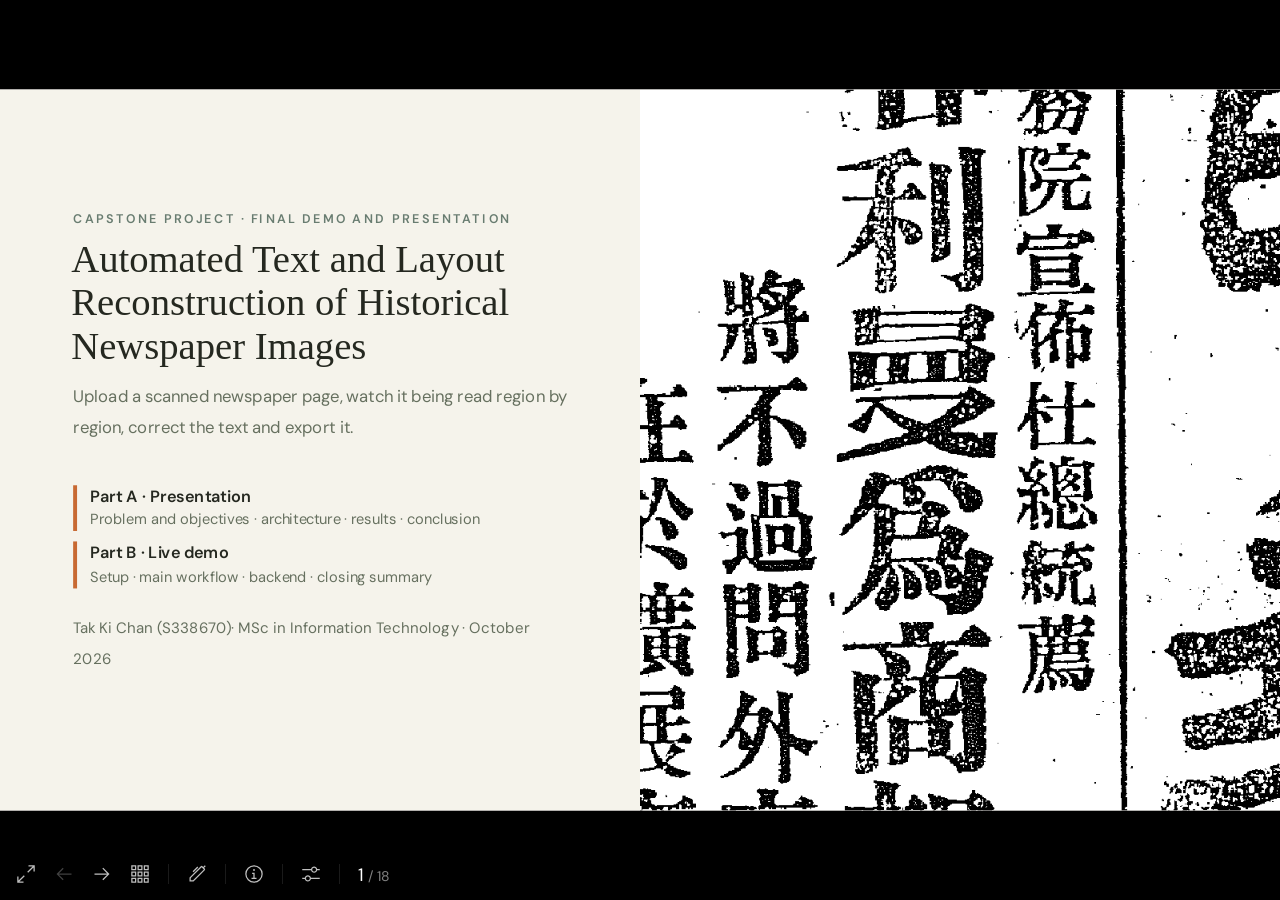
==== commit 20457272: "fix slides" ====
--- a/slides/index.html
+++ b/slides/index.html
@@ -18,13 +18,13 @@
 <meta name="description" content="&quot;Final demo and presentation of the capstone project.\nPart A: problem, objectives, architecture, results, conclusion.\nPart B: live demo cues for the recording. The script is in the presenter notes.\n&quot;">
 <meta name="author" content="&quot;Tak Ki CHAN&quot;">
 <meta property="og:title" content="Reconstructing historical newspaper images - Slidev">
-<meta property="og:description" content="&quot;Final demo and presentation of the capstone project.\nPart A: problem, objectives, architecture, results, conclusion.\nPart B: live demo cues for the recording. The script is in the presenter notes.\n&quot;">  <script type="module" crossorigin src="./assets/index-CVMzfoh2.js"></script>
+<meta property="og:description" content="&quot;Final demo and presentation of the capstone project.\nPart A: problem, objectives, architecture, results, conclusion.\nPart B: live demo cues for the recording. The script is in the presenter notes.\n&quot;">  <script type="module" crossorigin src="./assets/index-DOOh0-DO.js"></script>
   <link rel="modulepreload" crossorigin href="./assets/rolldown-runtime-XKyaHtl9.js">
-  <link rel="modulepreload" crossorigin href="./assets/modules/shiki-CTmrkNOW.js">
-  <link rel="modulepreload" crossorigin href="./assets/slidev/utils-D8o-xMjS.js">
-  <link rel="modulepreload" crossorigin href="./assets/modules/vue-CsHwEULf.js">
+  <link rel="modulepreload" crossorigin href="./assets/modules/shiki-D4qZ2_Su.js">
+  <link rel="modulepreload" crossorigin href="./assets/slidev/utils-wyghOYFw.js">
+  <link rel="modulepreload" crossorigin href="./assets/modules/vue-SlJ0UoG2.js">
   <link rel="stylesheet" crossorigin href="./assets/modules/shiki-V4-KMA-J.css">
-  <link rel="stylesheet" crossorigin href="./assets/index-CoWggk-B.css">
+  <link rel="stylesheet" crossorigin href="./assets/index-uxXAnkA0.css">
 </head>
 <body>
   <div id="app"></div>
--- a/slides/assets/index-uxXAnkA0.css
+++ b/slides/assets/index-uxXAnkA0.css
@@ -0,0 +1 @@
+*,:before,:after{box-sizing:border-box;border-style:solid;border-width:0;border-color:var(--un-default-border-color,#e5e7eb)}:before,:after{--un-content:""}html,:host{-webkit-text-size-adjust:100%;tab-size:4;font-feature-settings:normal;font-variation-settings:normal;-webkit-tap-highlight-color:transparent;font-family:ui-sans-serif,system-ui,sans-serif,Apple Color Emoji,Segoe UI Emoji,Segoe UI Symbol,Noto Color Emoji;line-height:1.5}body{line-height:inherit;margin:0}hr{height:0;color:inherit;border-top-width:1px}abbr:where([title]){-webkit-text-decoration:underline dotted;text-decoration:underline dotted}h1,h2,h3,h4,h5,h6{font-size:inherit;font-weight:inherit}a{color:inherit;-webkit-text-decoration:inherit;text-decoration:inherit}b,strong{font-weight:bolder}code,kbd,samp,pre{font-feature-settings:normal;font-variation-settings:normal;font-family:ui-monospace,SFMono-Regular,Menlo,Monaco,Consolas,Liberation Mono,Courier New,monospace;font-size:1em}small{font-size:80%}sub,sup{vertical-align:baseline;font-size:75%;line-height:0;position:relative}sub{bottom:-.25em}sup{top:-.5em}table{text-indent:0;border-color:inherit;border-collapse:collapse}button,input,optgroup,select,textarea{font-feature-settings:inherit;font-variation-settings:inherit;font-family:inherit;font-size:100%;font-weight:inherit;line-height:inherit;color:inherit;margin:0;padding:0}button,select{text-transform:none}button,[type=button],[type=reset],[type=submit]{-webkit-appearance:button;background-color:#0000;background-image:none}:-moz-focusring{outline:auto}:-moz-ui-invalid{box-shadow:none}progress{vertical-align:baseline}::-webkit-inner-spin-button{height:auto}::-webkit-outer-spin-button{height:auto}[type=search]{-webkit-appearance:textfield;outline-offset:-2px}::-webkit-search-decoration{-webkit-appearance:none}::-webkit-file-upload-button{-webkit-appearance:button;font:inherit}summary{display:list-item}blockquote,dl,dd,h1,h2,h3,h4,h5,h6,hr,figure,p,pre{margin:0}fieldset{margin:0;padding:0}legend{padding:0}ol,ul,menu{margin:0;padding:0;list-style:none}dialog{padding:0}textarea{resize:vertical}input::placeholder,textarea::placeholder{opacity:1;color:#9ca3af}button,[role=button]{cursor:pointer}:disabled{cursor:default}img,svg,video,canvas,audio,iframe,embed,object{vertical-align:middle;display:block}img,video{max-width:100%;height:auto}[hidden]:where(:not([hidden=until-found])){display:none}*,:before,:after,::backdrop{--un-rotate:0;--un-rotate-x:0;--un-rotate-y:0;--un-rotate-z:0;--un-scale-x:1;--un-scale-y:1;--un-scale-z:1;--un-skew-x:0;--un-skew-y:0;--un-translate-x:0;--un-translate-y:0;--un-translate-z:0;--un-pan-x: ;--un-pan-y: ;--un-pinch-zoom: ;--un-scroll-snap-strictness:proximity;--un-ordinal: ;--un-slashed-zero: ;--un-numeric-figure: ;--un-numeric-spacing: ;--un-numeric-fraction: ;--un-border-spacing-x:0;--un-border-spacing-y:0;--un-ring-offset-shadow:0 0 #0000;--un-ring-shadow:0 0 #0000;--un-shadow-inset: ;--un-shadow:0 0 #0000;--un-ring-inset: ;--un-ring-offset-width:0px;--un-ring-offset-color:#fff;--un-ring-width:0px;--un-ring-color:#93c5fd80;--un-blur: ;--un-brightness: ;--un-contrast: ;--un-drop-shadow: ;--un-grayscale: ;--un-hue-rotate: ;--un-invert: ;--un-saturate: ;--un-sepia: ;--un-backdrop-blur: ;--un-backdrop-brightness: ;--un-backdrop-contrast: ;--un-backdrop-grayscale: ;--un-backdrop-hue-rotate: ;--un-backdrop-invert: ;--un-backdrop-opacity: ;--un-backdrop-saturate: ;--un-backdrop-sepia: }.prose{color:var(--un-prose-body);max-width:65ch}.prose :where(p):not(:where([class~=not-prose],[class~=not-prose] *)){margin-top:1.25em;margin-bottom:1.25em}.prose :where([class~=lead]):not(:where([class~=not-prose],[class~=not-prose] *)){color:var(--un-prose-lead);margin-top:1.2em;margin-bottom:1.2em;font-size:1.25em;line-height:1.6}.prose :where(a):not(:where([class~=not-prose],[class~=not-prose] *)){color:var(--un-prose-links);font-weight:500;text-decoration:underline}.prose :where(strong):not(:where([class~=not-prose],[class~=not-prose] *)){color:var(--un-prose-bold);font-weight:600}.prose :where(a strong):not(:where([class~=not-prose],[class~=not-prose] *)),.prose :where(blockquote strong):not(:where([class~=not-prose],[class~=not-prose] *)),.prose :where(thead th strong):not(:where([class~=not-prose],[class~=not-prose] *)){color:inherit}.prose :where(ol):not(:where([class~=not-prose],[class~=not-prose] *)){margin-top:1.25em;margin-bottom:1.25em;padding-inline-start:1.625em;list-style-type:decimal}.prose :where(ol[type=A]):not(:where([class~=not-prose],[class~=not-prose] *)){list-style-type:upper-alpha}.prose :where(ol[type=a]):not(:where([class~=not-prose],[class~=not-prose] *)){list-style-type:lower-alpha}.prose :where(ol[type=A s]):not(:where([class~=not-prose],[class~=not-prose] *)){list-style-type:upper-alpha}.prose :where(ol[type=a s]):not(:where([class~=not-prose],[class~=not-prose] *)){list-style-type:lower-alpha}.prose :where(ol[type=I]):not(:where([class~=not-prose],[class~=not-prose] *)){list-style-type:upper-roman}.prose :where(ol[type=i]):not(:where([class~=not-prose],[class~=not-prose] *)){list-style-type:lower-roman}.prose :where(ol[type=I s]):not(:where([class~=not-prose],[class~=not-prose] *)){list-style-type:upper-roman}.prose :where(ol[type=i s]):not(:where([class~=not-prose],[class~=not-prose] *)){list-style-type:lower-roman}.prose :where(ol[type="1"]):not(:where([class~=not-prose],[class~=not-prose] *)){list-style-type:decimal}.prose :where(ul):not(:where([class~=not-prose],[class~=not-prose] *)){margin-top:1.25em;margin-bottom:1.25em;padding-inline-start:1.625em;list-style-type:disc}.prose :where(ol>li):not(:where([class~=not-prose],[class~=not-prose] *))::marker{color:var(--un-prose-counters);font-weight:400}.prose :where(ul>li):not(:where([class~=not-prose],[class~=not-prose] *))::marker{color:var(--un-prose-bullets)}.prose :where(dt):not(:where([class~=not-prose],[class~=not-prose] *)){color:var(--un-prose-headings);margin-top:1.25em;font-weight:600}.prose :where(hr):not(:where([class~=not-prose],[class~=not-prose] *)){border-color:var(--un-prose-hr);border-top-width:1px;margin-top:3em;margin-bottom:3em}.prose :where(blockquote):not(:where([class~=not-prose],[class~=not-prose] *)){color:var(--un-prose-quotes);border-inline-start-width:.25rem;border-inline-start-color:var(--un-prose-quote-borders);quotes:"“""”""‘""’";margin-top:1.6em;margin-bottom:1.6em;padding-inline-start:1em;font-style:italic;font-weight:500}.prose :where(blockquote p:first-of-type):not(:where([class~=not-prose],[class~=not-prose] *)):before{content:open-quote}.prose :where(blockquote p:last-of-type):not(:where([class~=not-prose],[class~=not-prose] *)):after{content:close-quote}.prose :where(h1):not(:where([class~=not-prose],[class~=not-prose] *)){color:var(--un-prose-headings);margin-top:0;margin-bottom:.888889em;font-size:2.25em;font-weight:800;line-height:1.11111}.prose :where(h1 strong):not(:where([class~=not-prose],[class~=not-prose] *)){color:inherit;font-weight:900}.prose :where(h2):not(:where([class~=not-prose],[class~=not-prose] *)){color:var(--un-prose-headings);margin-top:2em;margin-bottom:1em;font-size:1.5em;font-weight:700;line-height:1.33333}.prose :where(h2 strong):not(:where([class~=not-prose],[class~=not-prose] *)){color:inherit;font-weight:800}.prose :where(h3):not(:where([class~=not-prose],[class~=not-prose] *)){color:var(--un-prose-headings);margin-top:1.6em;margin-bottom:.6em;font-size:1.25em;font-weight:600;line-height:1.6}.prose :where(h3 strong):not(:where([class~=not-prose],[class~=not-prose] *)){color:inherit;font-weight:700}.prose :where(h4):not(:where([class~=not-prose],[class~=not-prose] *)){color:var(--un-prose-headings);margin-top:1.5em;margin-bottom:.5em;font-weight:600;line-height:1.5}.prose :where(h4 strong):not(:where([class~=not-prose],[class~=not-prose] *)){color:inherit;font-weight:700}.prose :where(img):not(:where([class~=not-prose],[class~=not-prose] *)){margin-top:2em;margin-bottom:2em}.prose :where(picture):not(:where([class~=not-prose],[class~=not-prose] *)){margin-top:2em;margin-bottom:2em;display:block}.prose :where(video):not(:where([class~=not-prose],[class~=not-prose] *)){margin-top:2em;margin-bottom:2em}.prose :where(kbd):not(:where([class~=not-prose],[class~=not-prose] *)){color:var(--un-prose-kbd);box-shadow:0 0 0 1px rgb(var(--un-prose-kbd-shadows) / 10%), 0 3px 0 rgb(var(--un-prose-kbd-shadows) / 10%);padding-top:.1875em;padding-inline-end:.375em;padding-bottom:.1875em;border-radius:.3125rem;padding-inline-start:.375em;font-family:inherit;font-size:.875em;font-weight:500}.prose :where(code):not(:where([class~=not-prose],[class~=not-prose] *)){color:var(--un-prose-code);font-size:.875em;font-weight:600}.prose :where(code):not(:where([class~=not-prose],[class~=not-prose] *)):before,.prose :where(code):not(:where([class~=not-prose],[class~=not-prose] *)):after{content:"`"}.prose :where(a code):not(:where([class~=not-prose],[class~=not-prose] *)),.prose :where(h1 code):not(:where([class~=not-prose],[class~=not-prose] *)){color:inherit}.prose :where(h2 code):not(:where([class~=not-prose],[class~=not-prose] *)){color:inherit;font-size:.875em}.prose :where(h3 code):not(:where([class~=not-prose],[class~=not-prose] *)){color:inherit;font-size:.9em}.prose :where(h4 code):not(:where([class~=not-prose],[class~=not-prose] *)),.prose :where(blockquote code):not(:where([class~=not-prose],[class~=not-prose] *)),.prose :where(thead th code):not(:where([class~=not-prose],[class~=not-prose] *)){color:inherit}.prose :where(pre):not(:where([class~=not-prose],[class~=not-prose] *)){color:var(--un-prose-pre-code);background-color:var(--un-prose-pre-bg);padding-top:.857143em;padding-inline-end:1.14286em;padding-bottom:.857143em;border-radius:.375rem;margin-top:1.71429em;margin-bottom:1.71429em;padding-inline-start:1.14286em;font-size:.875em;font-weight:400;line-height:1.71429;overflow-x:auto}.prose :where(pre code):not(:where([class~=not-prose],[class~=not-prose] *)){font-weight:inherit;color:inherit;font-size:inherit;font-family:inherit;line-height:inherit;background-color:#0000;border-width:0;border-radius:0;padding:0}.prose :where(pre code):not(:where([class~=not-prose],[class~=not-prose] *)):before,.prose :where(pre code):not(:where([class~=not-prose],[class~=not-prose] *)):after{content:none}.prose :where(table):not(:where([class~=not-prose],[class~=not-prose] *)){table-layout:auto;width:100%;margin-top:2em;margin-bottom:2em;font-size:.875em;line-height:1.71429}.prose :where(thead):not(:where([class~=not-prose],[class~=not-prose] *)){border-bottom-width:1px;border-bottom-color:var(--un-prose-th-borders)}.prose :where(thead th):not(:where([class~=not-prose],[class~=not-prose] *)){color:var(--un-prose-headings);vertical-align:bottom;padding-inline-end:.571429em;padding-bottom:.571429em;padding-inline-start:.571429em;font-weight:600}.prose :where(tbody tr):not(:where([class~=not-prose],[class~=not-prose] *)){border-bottom-width:1px;border-bottom-color:var(--un-prose-td-borders)}.prose :where(tbody tr:last-child):not(:where([class~=not-prose],[class~=not-prose] *)){border-bottom-width:0}.prose :where(tbody td):not(:where([class~=not-prose],[class~=not-prose] *)){vertical-align:baseline}.prose :where(tfoot):not(:where([class~=not-prose],[class~=not-prose] *)){border-top-width:1px;border-top-color:var(--un-prose-th-borders)}.prose :where(tfoot td):not(:where([class~=not-prose],[class~=not-prose] *)){vertical-align:top}.prose :where(th,td):not(:where([class~=not-prose],[class~=not-prose] *)){text-align:start}.prose :where(figure>*):not(:where([class~=not-prose],[class~=not-prose] *)){margin-top:0;margin-bottom:0}.prose :where(figcaption):not(:where([class~=not-prose],[class~=not-prose] *)){color:var(--un-prose-captions);margin-top:.857143em;font-size:.875em;line-height:1.42857}.prose{font-size:1rem;line-height:1.75}.prose :where(picture>img):not(:where([class~=not-prose],[class~=not-prose] *)){margin-top:0;margin-bottom:0}.prose :where(li):not(:where([class~=not-prose],[class~=not-prose] *)){margin-top:.5em;margin-bottom:.5em}.prose :where(ol>li):not(:where([class~=not-prose],[class~=not-prose] *)),.prose :where(ul>li):not(:where([class~=not-prose],[class~=not-prose] *)){padding-inline-start:.375em}.prose :where():not(:where([class~=not-prose],[class~=not-prose] *)){margin-top:1.25em;margin-bottom:1.25em}.prose :where(ul ul,ul ol,ol ul,ol ol):not(:where([class~=not-prose],[class~=not-prose] *)){margin-top:.75em;margin-bottom:.75em}.prose :where(dl):not(:where([class~=not-prose],[class~=not-prose] *)){margin-top:1.25em;margin-bottom:1.25em}.prose :where(dd):not(:where([class~=not-prose],[class~=not-prose] *)){margin-top:.5em;padding-inline-start:1.625em}.prose :where(hr+*):not(:where([class~=not-prose],[class~=not-prose] *)),.prose :where(h2+*):not(:where([class~=not-prose],[class~=not-prose] *)),.prose :where(h3+*):not(:where([class~=not-prose],[class~=not-prose] *)),.prose :where(h4+*):not(:where([class~=not-prose],[class~=not-prose] *)){margin-top:0}.prose :where(thead th:first-child):not(:where([class~=not-prose],[class~=not-prose] *)){padding-inline-start:0}.prose :where(thead th:last-child):not(:where([class~=not-prose],[class~=not-prose] *)){padding-inline-end:0}.prose :where(tbody td,tfoot td):not(:where([class~=not-prose],[class~=not-prose] *)){padding-top:.571429em;padding-inline-end:.571429em;padding-bottom:.571429em;padding-inline-start:.571429em}.prose :where(tbody td:first-child,tfoot td:first-child):not(:where([class~=not-prose],[class~=not-prose] *)){padding-inline-start:0}.prose :where(tbody td:last-child,tfoot td:last-child):not(:where([class~=not-prose],[class~=not-prose] *)){padding-inline-end:0}.prose :where(figure):not(:where([class~=not-prose],[class~=not-prose] *)){margin-top:2em;margin-bottom:2em}.prose :where():not(:where([class~=not-prose],[class~=not-prose] *)){margin-top:0;margin-bottom:0}.prose{--un-prose-body:#374151;--un-prose-invert-body:#d1d5db;--un-prose-headings:#111827;--un-prose-invert-headings:white;--un-prose-lead:#4b5563;--un-prose-invert-lead:#9ca3af;--un-prose-links:#111827;--un-prose-invert-links:white;--un-prose-bold:#111827;--un-prose-invert-bold:white;--un-prose-counters:#6b7280;--un-prose-invert-counters:#9ca3af;--un-prose-bullets:#d1d5db;--un-prose-invert-bullets:#4b5563;--un-prose-hr:#e5e7eb;--un-prose-invert-hr:#374151;--un-prose-quotes:#111827;--un-prose-invert-quotes:#f3f4f6;--un-prose-quote-borders:#e5e7eb;--un-prose-invert-quote-borders:#374151;--un-prose-captions:#6b7280;--un-prose-invert-captions:#9ca3af;--un-prose-kbd:#111827;--un-prose-invert-kbd:white;--un-prose-kbd-shadows:#111827;--un-prose-invert-kbd-shadows:white;--un-prose-code:#111827;--un-prose-invert-code:white;--un-prose-pre-code:#e5e7eb;--un-prose-invert-pre-code:#d1d5db;--un-prose-pre-bg:#1f2937;--un-prose-invert-pre-bg:#00000080;--un-prose-th-borders:#d1d5db;--un-prose-invert-th-borders:#4b5563;--un-prose-td-borders:#e5e7eb;--un-prose-invert-td-borders:#374151}.container{width:100%}.z-context-menu{z-index:60}.z-menu{z-index:20}.z-modal{z-index:70}.z-nav{z-index:50}.slidev-glass-effect{--un-bg-opacity:1;background-color:rgb(255 255 255/var(--un-bg-opacity));--un-shadow:var(--un-shadow-inset) 0 20px 25px -5px var(--un-shadow-color,#0000001a),var(--un-shadow-inset) 0 8px 10px -6px var(--un-shadow-color,#0000001a);box-shadow:var(--un-ring-offset-shadow), var(--un-ring-shadow), var(--un-shadow);--un-backdrop-blur:blur(8px);-webkit-backdrop-filter:var(--un-backdrop-blur) var(--un-backdrop-brightness) var(--un-backdrop-contrast) var(--un-backdrop-grayscale) var(--un-backdrop-hue-rotate) var(--un-backdrop-invert) var(--un-backdrop-opacity) var(--un-backdrop-saturate) var(--un-backdrop-sepia);backdrop-filter:var(--un-backdrop-blur) var(--un-backdrop-brightness) var(--un-backdrop-contrast) var(--un-backdrop-grayscale) var(--un-backdrop-hue-rotate) var(--un-backdrop-invert) var(--un-backdrop-opacity) var(--un-backdrop-saturate) var(--un-backdrop-sepia);border-width:1px;border-color:#9ca3af33;--un-bg-opacity:.75!important}.border-main,.dark [border~=dark\:main],.dark [dark\:border~=main],[border~=main]{border-color:#9ca3af33}.border-primary,.hover\:border-primary:hover{border-color:var(--slidev-theme-primary)}.bg-active{background-color:#9ca3af1a}.bg-main{--un-bg-opacity:1;background-color:rgb(255 255 255/var(--un-bg-opacity))}.dark .bg-main,.dark .slidev-glass-effect{--un-bg-opacity:1;background-color:rgb(18 18 18/var(--un-bg-opacity))}.bg-primary,[bg-primary=""]{background-color:var(--slidev-theme-primary)}.hover\:bg-active:hover,[hover\:bg-active=""]:hover{background-color:#9ca3af1a}.dark .text-main{--un-text-opacity:1;color:rgb(221 221 221/var(--un-text-opacity))}.text-main{--un-text-opacity:1;color:rgb(24 24 24/var(--un-text-opacity))}.text-primary,[text-primary=""]{color:var(--slidev-theme-primary)}@media (width>=640px){.container{max-width:640px}}@media (width>=768px){.container{max-width:768px}}@media (width>=1024px){.container{max-width:1024px}}@media (width>=1280px){.container{max-width:1280px}}@media (width>=1536px){.container{max-width:1536px}}:root{--color-note:#0969da;--color-tip:#1a7f37;--color-warning:#9a6700;--color-severe:#bc4c00;--color-caution:#d1242f;--color-important:#8250df}@media (prefers-color-scheme:dark){:root{--color-note:#2f81f7;--color-tip:#3fb950;--color-warning:#d29922;--color-severe:#db6d28;--color-caution:#f85149;--color-important:#a371f7}}.markdown-alert{color:inherit;border-left:.25em solid #888;margin-bottom:16px;padding:.5rem 1rem}.markdown-alert>:first-child{margin-top:0}.markdown-alert>:last-child{margin-bottom:0}.markdown-alert .markdown-alert-title{align-items:center;font-weight:500;line-height:1;display:flex}.markdown-alert .markdown-alert-title .octicon{vertical-align:text-bottom;fill:currentColor;margin-right:.5rem;display:inline-block;overflow:visible!important}.markdown-alert.markdown-alert-note{border-left-color:var(--color-note)}.markdown-alert.markdown-alert-note .markdown-alert-title{color:var(--color-note)}.markdown-alert.markdown-alert-important{border-left-color:var(--color-important)}.markdown-alert.markdown-alert-important .markdown-alert-title{color:var(--color-important)}.markdown-alert.markdown-alert-warning{border-left-color:var(--color-warning)}.markdown-alert.markdown-alert-warning .markdown-alert-title{color:var(--color-warning)}.markdown-alert.markdown-alert-tip{border-left-color:var(--color-tip)}.markdown-alert.markdown-alert-tip .markdown-alert-title{color:var(--color-tip)}.markdown-alert.markdown-alert-caution{border-left-color:var(--color-caution)}.markdown-alert.markdown-alert-caution .markdown-alert-title{color:var(--color-caution)}:root{--slidev-code-background:#f5f5f5;--slidev-code-foreground:#1b1b1b;--slidev-code-font-family:"Fira Code",ui-monospace,SFMono-Regular,Menlo,Monaco,Consolas,"Liberation Mono","Courier New",monospace;--slidev-code-padding:8px;--slidev-code-font-size:12px;--slidev-code-line-height:18px;--slidev-code-radius:4px;--slidev-code-margin:4px 0;--slidev-theme-primary:#3ab9d5;--slidev-transition-duration:.5s;--slidev-slide-container-background:black;--slidev-controls-foreground:white;--slidev-code-tab-divider:#e5e5e5;--slidev-code-tab-text-color:#67676c;--slidev-code-tab-font-size:12px;--slidev-code-tab-active-text-color:#3c3c43}html.dark{--slidev-code-background:#1b1b1b;--slidev-code-foreground:#eee;--slidev-code-tab-divider:#222;--slidev-code-tab-text-color:#98989f;--slidev-code-tab-active-text-color:#dfdfd6}html,body,#app,#page-root{width:100%;height:100vh;height:calc(var(--vh,1vh) * 100);-webkit-print-color-adjust:exact;print-color-adjust:exact;--un-bg-opacity:1;background-color:rgb(255 255 255/var(--un-bg-opacity));margin:0;padding:0;font-family:DM Sans,ui-sans-serif,system-ui,-apple-system,BlinkMacSystemFont,Segoe UI,Roboto,Helvetica Neue,Arial,Noto Sans,sans-serif,Apple Color Emoji,Segoe UI Emoji,Segoe UI Symbol,Noto Color Emoji;overflow:hidden}.dark html,.dark body,.dark #app,.dark #page-root{--un-bg-opacity:1;background-color:rgb(18 18 18/var(--un-bg-opacity))}html{background:0 0}.slidev-icon-btn{aspect-ratio:1;-webkit-user-select:none;user-select:none;cursor:pointer;vertical-align:middle;opacity:.75;border-radius:.25rem;outline:none;justify-content:center;align-items:center;padding:.25rem;transition-property:color,background-color,border-color,text-decoration-color,fill,stroke,opacity,box-shadow,transform,filter,-webkit-backdrop-filter,backdrop-filter;transition-duration:.2s;transition-timing-function:cubic-bezier(.4,0,.2,1);display:inline-flex;position:relative}@media (width>=768px){.slidev-icon-btn{padding:.5rem}}.slidev-icon-btn:hover{--un-bg-opacity:.1;background-color:rgb(156 163 175/var(--un-bg-opacity))}.slidev-icon-btn:focus-visible{opacity:1;--un-outline-color-opacity:1;outline-width:2px;outline-color:rgb(0 0 0/var(--un-outline-color-opacity));outline-offset:2px;outline-style:solid}.dark .slidev-icon-btn:focus-visible{--un-outline-color-opacity:1;outline-color:rgb(255 255 255/var(--un-outline-color-opacity))}.slidev-icon-btn.shallow{opacity:.3}.slidev-icon-btn.active{opacity:1}.slidev-icon-btn.disabled{opacity:.25;pointer-events:none}.slidev-layout a.slidev-icon-btn{border-style:none}.slidev-layout a.slidev-icon-btn:hover{--un-text-opacity:1;color:rgb(255 255 255/var(--un-text-opacity));border-style:none}.slidev-icon{vertical-align:sub;line-height:1em;display:inline-block}.slidev-page{width:100%;position:relative;top:0;left:0;right:0}.slidev-note-with-clicks .slidev-note-fade{color:#888c}.dark .slidev-note-with-clicks .slidev-note-fade{color:#a1a1a1cc}.slidev-note-click-mark{-webkit-user-select:none;user-select:none;--un-text-opacity:1;color:rgb(167 139 250/var(--un-text-opacity));background-color:#a78bfa1a;border-width:1px;border-color:#0000;border-radius:.25rem;align-items:center;padding-left:.25rem;padding-right:.25rem;font-family:Fira Code,ui-monospace,SFMono-Regular,Menlo,Monaco,Consolas,Liberation Mono,Courier New,monospace;font-size:.7em;display:inline-flex}.slidev-note-click-mark.slidev-note-click-mark-active{--un-border-opacity:1;border-width:1px;border-color:rgb(167 139 250/var(--un-border-opacity))}.slidev-note-click-mark.slidev-note-click-mark-past{filter:saturate(0);opacity:.5}.slidev-note-click-mark.slidev-note-click-mark-future{opacity:.5}.slidev-note-click-mark:before{content:"";--un-icon:url("data:image/svg+xml;utf8,%3Csvg viewBox='0 0 32 32' width='1.2em' height='1.2em' xmlns='http://www.w3.org/2000/svg' %3E%3Cpath fill='currentColor' d='M23 28a1 1 0 0 1-.71-.29l-6.13-6.14l-3.33 5a1 1 0 0 1-1 .44a1 1 0 0 1-.81-.7l-6-20A1 1 0 0 1 6.29 5l20 6a1 1 0 0 1 .7.81a1 1 0 0 1-.44 1l-5 3.33l6.14 6.13a1 1 0 0 1 0 1.42l-4 4A1 1 0 0 1 23 28m0-2.41L25.59 23l-7.16-7.15l5.25-3.5L7.49 7.49l4.86 16.19l3.5-5.25Z'/%3E%3C/svg%3E");-webkit-mask:var(--un-icon) no-repeat;-webkit-mask:var(--un-icon) no-repeat;mask:var(--un-icon) no-repeat;color:inherit;opacity:.8;background-color:currentColor;width:1.2em;height:1.2em;display:inline-block;-webkit-mask-size:100% 100%;mask-size:100% 100%}.slidev-note-click-mark:after{content:attr(data-clicks);display:inline-block;transform:translateY(.1em)}.slidev-form-button{--un-text-opacity:1;color:rgb(255 255 255/var(--un-text-opacity));--un-border-opacity:1;border-bottom-width:2px;border-color:rgb(55 65 81/var(--un-border-opacity));--un-bg-opacity:1;background-color:rgb(107 114 128/var(--un-bg-opacity));border-radius:.25rem;padding:.25rem 1rem}.slidev-form-button:hover{--un-border-opacity:1;border-color:rgb(75 85 99/var(--un-border-opacity));--un-bg-opacity:1;background-color:rgb(156 163 175/var(--un-bg-opacity))}.slidev-form-button.primary{--un-border-opacity:1;border-color:rgb(17 94 89/var(--un-border-opacity));--un-bg-opacity:1;background-color:rgb(13 148 136/var(--un-bg-opacity))}.slidev-form-button.primary:hover{--un-border-opacity:1;border-color:rgb(15 118 110/var(--un-border-opacity));--un-bg-opacity:1;background-color:rgb(20 184 166/var(--un-bg-opacity))}.rough-annotation{transform:scale(calc(1 / var(--slidev-slide-scale)))}.slidev-layout-iframe{--slidev-iframe-raster:max(var(--slidev-slide-scale,1), 1);width:calc(100% * var(--slidev-iframe-raster));height:calc(100% * var(--slidev-iframe-raster));transform:scale(calc(var(--slidev-iframe-scale,1) / var(--slidev-iframe-raster)));transform-origin:0 0}#twoslash-container{position:fixed}#twoslash-container .v-popper__wrapper:not(.no-slide-scale>*){zoom:var(--slidev-slide-scale)}#twoslash-container .v-popper__popper:not(.no-slide-scale>*){translate:calc(10px * (1 - var(--slidev-slide-scale))) 0;width:max-content}.slidev-note ul{margin:0}html.dark:root{--lightningcss-light: ;--lightningcss-dark:initial;color-scheme:dark}html.dark .shiki{color:var(--shiki-dark,inherit);--twoslash-popup-bg:var(--shiki-dark-bg,inherit)}html.dark .shiki span{color:var(--shiki-dark)}html:not(.dark) .shiki{color:var(--shiki-light,inherit);--twoslash-popup-bg:var(--shiki-light-bg,inherit)}html:not(.dark) .shiki span{color:var(--shiki-light)}.twoslash-meta-line.twoslash-popover-line{margin-top:-10px}.slidev-code-wrapper{scroll-padding:var(--slidev-code-padding);margin:var(--slidev-code-margin)!important}.slidev-code-wrapper:-webkit-scrollbar{width:0}.slidev-code{background:var(--slidev-code-background);overflow:auto;font-family:var(--slidev-code-font-family)!important;padding:var(--slidev-code-padding)!important;font-size:var(--slidev-code-font-size)!important;line-height:var(--slidev-code-line-height)!important;border-radius:var(--slidev-code-radius)!important}.slidev-code-block-title,.slidev-code-group-tabs{background:var(--slidev-code-background);color:var(--slidev-code-tab-text-color);padding-left:var(--slidev-code-padding);padding-right:var(--slidev-code-padding);font-size:var(--slidev-code-tab-font-size);border-radius:var(--slidev-code-radius) var(--slidev-code-radius) 0 0;box-shadow:inset 0 -1px var(--slidev-code-tab-divider);align-items:center;gap:8px;display:flex}.slidev-code-block-title{padding:var(--slidev-code-padding)}.slidev-code-tab{font-size:var(--slidev-code-tab-font-size);white-space:nowrap;cursor:pointer;padding:var(--slidev-code-padding);color:var(--slidev-code-tab-text-color);border-bottom:2px solid #0000;align-items:center;gap:8px;transition:color .25s;display:flex;position:relative}.slidev-code-tab:hover{color:var(--slidev-code-tab-active-text-color)!important}.slidev-code-group-blocks .slidev-code-wrapper{margin:0!important}.slidev-code-group-blocks .slidev-code{border-radius:0 0 var(--slidev-code-radius) var(--slidev-code-radius)!important}.slidev-code-group-blocks .slidev-code-wrapper.active{display:block}.slidev-code-group-blocks .slidev-code-wrapper{display:none}.slidev-code-block-title+.slidev-code,.slidev-code-group-tabs+.slidev-code{border-top-left-radius:0!important;border-top-right-radius:0!important}.slidev-code .slidev-code-dishonored{opacity:.3;pointer-events:none}.slidev-code-line-numbers .slidev-code code{counter-reset:step;counter-increment:step calc(var(--start,1) - 1)}.slidev-code-line-numbers .slidev-code code .line:before{content:counter(step);counter-increment:step;text-align:right;--un-text-opacity:1;width:1rem;color:rgb(156 163 175/var(--un-text-opacity));margin-right:1.5rem;display:inline-block}.dark .slidev-code-line-numbers .slidev-code code .line:before{--un-text-opacity:1;color:rgb(75 85 99/var(--un-text-opacity))}.slidev-note :not(pre)>code,.slidev-layout :not(pre)>code{background:var(--slidev-code-background);border-radius:var(--slidev-code-radius);padding:.125rem .375rem;font-size:.9em;font-weight:300}.slidev-note :not(pre)>code:after,.slidev-note :not(pre)>code:before{content:""}.slidev-layout :not(pre)>code:before{margin-right:-.08em}.katex,.katex :after,.katex :before{border-color:currentColor}.slidev-katex-wrapper .mord.dishonored{opacity:.3}.slide-left-enter-active,.slide-left-leave-active,.slide-right-enter-active,.slide-right-leave-active,.slide-up-enter-active,.slide-up-leave-active,.slide-down-enter-active,.slide-down-leave-active{transition:all var(--slidev-transition-duration) ease}.slide-left-enter-from,.slide-right-leave-to{translate:100%}.slide-left-leave-to,.slide-right-enter-from{translate:-100%}.slide-up-enter-from,.slide-down-leave-to{translate:0 100%}.slide-up-leave-to,.slide-down-enter-from{translate:0 -100%}.fade-enter-active,.fade-leave-active{transition:opacity var(--slidev-transition-duration) ease}.fade-enter-from,.fade-leave-to{opacity:0}.fade-out-leave-active{transition:opacity calc(var(--slidev-transition-duration) * .6) ease-out}.fade-out-enter-active{transition:opacity calc(var(--slidev-transition-duration) * .8) ease-in;transition-delay:calc(var(--slidev-transition-duration) * .6)}.fade-out-enter-from,.fade-out-leave-to{opacity:0}:root{--twoslash-popup-bg:var(--slidev-code-background);--twoslash-popup-color:var(--slidev-code-foreground);--twoslash-docs-color:inherit;--twoslash-docs-font:inherit;--twoslash-code-font:"Fira Code",ui-monospace,SFMono-Regular,Menlo,Monaco,Consolas,"Liberation Mono","Courier New",monospace;--twoslash-underline-color:#8888;--twoslash-border-color:#8888;--twoslash-cursor-color:var(--slidev-theme-primary);--twoslash-matched-color:var(--slidev-theme-primary)}.twoslash-popup-container{font-size:13px}.twoslash-popup-container .twoslash-popup-code{font-size:.85em}.twoslash-floating .twoslash-popup-docs-tags .twoslash-popup-docs-tag-name{color:inherit;opacity:.5}.slidev-vclick-target{transition:all .1s}.slidev-vclick-target.slidev-vclick-anim-none{transition:none}.slidev-vclick-target.slidev-vclick-anim-fade-in{transition:all .3s}.slidev-vclick-hidden{opacity:0!important;pointer-events:none!important;-webkit-user-select:none!important;user-select:none!important}.slidev-vclick-hidden.slidev-vclick-anim-fade{opacity:.5!important}.slidev-vclick-hidden.slidev-vclick-anim-fade-in{opacity:0!important}.slidev-vclick-hidden.slidev-vclick-anim-up{translate:0 20px}.slidev-vclick-hidden.slidev-vclick-anim-down{translate:0 -20px}.slidev-vclick-hidden.slidev-vclick-anim-left{translate:20px}.slidev-vclick-hidden.slidev-vclick-anim-right{translate:-20px}.slidev-vclick-hidden.slidev-vclick-anim-scale{scale:.9}.slidev-vclick-display-none{display:none!important}.slidev-vclick-fade{opacity:.5}.slidev-layout{height:100%;padding:2.5rem 3.5rem;font-size:1.1rem}.slidev-layout pre,.slidev-layout code{-webkit-user-select:text;user-select:text}.slidev-layout code{font-family:Fira Code,ui-monospace,SFMono-Regular,Menlo,Monaco,Consolas,Liberation Mono,Courier New,monospace}.slidev-layout h1{margin-bottom:1rem;font-size:2.25rem;line-height:2.5rem}.slidev-layout h6{letter-spacing:.1em;text-transform:uppercase;padding-top:.25rem;font-size:.875rem;font-weight:500;line-height:1.25rem}:where(.slidev-layout) h6{opacity:.4}.slidev-layout p{margin-top:1rem;margin-bottom:1rem;line-height:1.5rem}.slidev-layout ul{list-style:square}.slidev-layout ol{list-style:decimal}.slidev-layout li{line-height:1.8em}.slidev-layout blockquote{background:var(--slidev-code-background);color:var(--slidev-code-foreground);border-left-width:1px;border-color:var(--slidev-theme-primary);border-radius:.25rem;padding:.25rem .5rem;font-size:.875rem;line-height:1.25rem}.slidev-layout blockquote>*{margin-top:0;margin-bottom:0}.slidev-layout table{width:100%}.slidev-layout tr{border-color:#9ca3af33;border-bottom-width:1px}.slidev-layout th{text-align:left;font-weight:400}.slidev-layout a{border-style:dashed;border-color:currentColor;border-bottom-width:1px}.slidev-layout a:hover{color:var(--slidev-theme-primary);border-style:solid}.slidev-layout td,.slidev-layout th{padding:.75rem .5rem}.slidev-layout b,.slidev-layout strong{font-weight:600}.slidev-layout kbd{--un-bg-opacity:.05;background-color:rgb(156 163 175/var(--un-bg-opacity));border-width:1px 1px 2px;border-color:#9ca3af33;border-radius:.25rem;padding:.125rem .25rem;font-family:Fira Code,ui-monospace,SFMono-Regular,Menlo,Monaco,Consolas,Liberation Mono,Courier New,monospace;font-size:.75rem;line-height:1rem}.slidev-layout h1,[dir=ltr] h1,.slidev-layout [dir=ltr] h1,.slidev-layout h6,[dir=ltr] h6,.slidev-layout [dir=ltr] h6{margin-left:-.05em;margin-right:0}.slidev-layout li,[dir=ltr] li,.slidev-layout [dir=ltr] li{margin-left:1.1em;margin-right:0;padding-left:.2em;padding-right:0}[dir=rtl] h1,.slidev-layout [dir=rtl] h1,[dir=rtl] h6,.slidev-layout [dir=rtl] h6{margin-left:0;margin-right:-.05em}[dir=rtl] li,.slidev-layout [dir=rtl] li{margin-left:0;margin-right:1.1em;padding-left:0;padding-right:.2em}.slidev-layout h1+p{opacity:.5;margin-top:-.5rem;margin-bottom:1rem}.slidev-layout p+h2,.slidev-layout ul+h2,.slidev-layout table+h2{margin-top:2.5rem}.slidev-layout h1{margin-bottom:1rem;margin-left:-.05em;font-size:2.25rem;line-height:2.5rem}.slidev-layout h2{font-size:1.875rem;line-height:2.25rem}.slidev-layout h3{font-size:1.5rem;line-height:2rem}.slidev-layout h4{font-size:1.25rem;line-height:1.75rem}.slidev-layout h5{font-size:1rem;line-height:1.5rem}.slidev-layout h6{letter-spacing:.1em;text-transform:uppercase;margin-left:-.05em;padding-top:.25rem;font-size:.875rem;font-weight:500;line-height:1.25rem}.slidev-layout h6:not(.opacity-100){opacity:.4}.slidev-layout.cover,.slidev-layout.intro{height:100%;display:grid}.slidev-layout.cover h1,.slidev-layout.intro h1{font-size:3.75rem;line-height:5rem}.slidev-layout.fact{text-align:center;height:100%;display:grid}.slidev-layout.fact h1{font-size:6rem;font-weight:700;line-height:1}.slidev-layout.fact h1+p{font-size:1.5rem;font-weight:700;line-height:2rem}.slidev-layout.statement{text-align:center;height:100%;display:grid}.slidev-layout.statement h1{font-size:3.75rem;font-weight:700;line-height:1}.slidev-layout.quote{height:100%;display:grid}.slidev-layout.quote h1+p{margin-top:.5rem}.slidev-layout.section h1{font-size:3.75rem;font-weight:500;line-height:5rem}:root{--prism-scheme:light;--prism-foreground:#6e6e6e;--prism-background:#f4f4f4;--prism-comment:#a8a8a8;--prism-string:#555;--prism-literal:#333;--prism-keyword:#000;--prism-function:#4f4f4f;--prism-deleted:#333;--prism-class:#333;--prism-builtin:#757575;--prism-property:#333;--prism-namespace:#4f4f4f;--prism-punctuation:#ababab;--prism-decorator:var(--prism-class);--prism-operator:var(--prism-punctuation);--prism-number:var(--prism-literal);--prism-boolean:var(--prism-literal);--prism-variable:var(--prism-literal);--prism-constant:var(--prism-literal);--prism-symbol:var(--prism-literal);--prism-interpolation:var(--prism-literal);--prism-selector:var(--prism-keyword);--prism-keyword-control:var(--prism-keyword);--prism-regex:var(--prism-string);--prism-json-property:var(--prism-property);--prism-inline-background:var(--prism-background);--prism-comment-style:italic;--prism-url-decoration:underline;--prism-line-number:#a5a5a5;--prism-line-number-gutter:#333;--prism-line-highlight-background:#eee;--prism-selection-background:#ddd;--prism-marker-color:var(--prism-foreground);--prism-marker-opacity:.4;--prism-marker-font-size:.8em;--prism-font-size:1em;--prism-line-height:1.5em;--prism-font-family:monospace;--prism-inline-font-size:var(--prism-font-size);--prism-block-font-size:var(--prism-font-size);--prism-tab-size:2;--prism-block-padding-x:1em;--prism-block-padding-y:1em;--prism-block-margin-x:0;--prism-block-margin-y:.5em;--prism-block-radius:.3em;--prism-inline-padding-x:.3em;--prism-inline-padding-y:.1em;--prism-inline-radius:.3em}div[class*=language-],pre[class*=language-],code[class*=language-]{font-size:var(--prism-font-size);font-family:var(--prism-font-family);text-align:left;white-space:pre;word-spacing:normal;word-break:normal;line-height:var(--prism-line-height);-moz-tab-size:var(--prism-tab-size);-o-tab-size:var(--prism-tab-size);tab-size:var(--prism-tab-size);-webkit-hyphens:none;hyphens:none;direction:ltr;color:var(--prism-foreground)!important}div[class*=language-],pre[class*=language-]{font-size:var(--prism-block-font-size);padding:var(--prism-block-padding-y) var(--prism-block-padding-x);margin:var(--prism-block-margin-y) var(--prism-block-margin-x);border-radius:var(--prism-block-radius);background:var(--prism-background);overflow:auto}:not(pre)>code[class*=language-]{font-size:var(--prism-inline-font-size);padding:var(--prism-inline-padding-y) var(--prism-inline-padding-x);border-radius:var(--prism-inline-radius);background:var(--prism-inline-background)}pre[class*=language-]::-moz-selection{background:var(--prism-selection-background)}pre[class*=language-] ::-moz-selection{background:var(--prism-selection-background)}code[class*=language-]::-moz-selection{background:var(--prism-selection-background)}code[class*=language-] ::-moz-selection{background:var(--prism-selection-background)}pre[class*=language-]::selection{background:var(--prism-selection-background)}pre[class*=language-] ::selection{background:var(--prism-selection-background)}code[class*=language-]::selection{background:var(--prism-selection-background)}code[class*=language-] ::selection{background:var(--prism-selection-background)}.token.comment,.token.prolog,.token.doctype,.token.cdata{color:var(--prism-comment);font-style:var(--prism-comment-style)}.token.namespace{color:var(--prism-namespace)}.token.interpolation{color:var(--prism-interpolation)}.token.string{color:var(--prism-string)}.token.punctuation{color:var(--prism-punctuation)}.token.operator{color:var(--prism-operator)}.token.keyword.module,.token.keyword.control-flow{color:var(--prism-keyword-control)}.token.url,.token.symbol,.token.inserted{color:var(--prism-symbol)}.token.constant{color:var(--prism-constant)}.token.string.url{-webkit-text-decoration:var(--prism-url-decoration);text-decoration:var(--prism-url-decoration)}.token.boolean,.language-json .token.boolean{color:var(--prism-boolean)}.token.number,.language-json .token.number{color:var(--prism-number)}.token.variable{color:var(--prism-variable)}.token.keyword{color:var(--prism-keyword)}.token.atrule,.token.attr-value,.token.selector{color:var(--prism-selector)}.token.function{color:var(--prism-function)}.token.deleted{color:var(--prism-deleted)}.token.important,.token.bold{font-weight:700}.token.italic{font-style:italic}.token.class-name{color:var(--prism-class)}.token.tag,.token.builtin{color:var(--prism-builtin)}.token.attr-name,.token.property,.token.entity{color:var(--prism-property)}.language-json .token.property{color:var(--prism-json-property)}.token.regex{color:var(--prism-regex)}.token.decorator,.token.annotation{color:var(--prism-decorator)}.line-numbers .line-numbers-rows{border-right-color:var(--prism-line-number)}.line-numbers-rows>span:before{color:var(--prism-line-number-gutter)}.line-highlight{background:var(--prism-line-highlight-background)}.cm-s-vars.CodeMirror{background-color:var(--cm-background);color:var(--cm-foreground)}.cm-s-vars .CodeMirror-gutters{background:var(--cm-line-number-gutter);color:var(--cm-line-number);border:none}.cm-s-vars .CodeMirror-guttermarker,.cm-s-vars .CodeMirror-guttermarker-subtle,.cm-s-vars .CodeMirror-linenumber{color:var(--cm-line-number)}.cm-s-vars div.CodeMirror-selected,.cm-s-vars.CodeMirror-focused div.CodeMirror-selected{background:var(--cm-selection-background)}.cm-s-vars .CodeMirror-line::selection{background:var(--cm-selection-background)}.cm-s-vars .CodeMirror-line>span::selection{background:var(--cm-selection-background)}.cm-s-vars .CodeMirror-line>span>span::selection{background:var(--cm-selection-background)}.cm-s-vars .CodeMirror-line::-moz-selection{background:var(--cm-selection-background)}.cm-s-vars .CodeMirror-line>span::-moz-selection{background:var(--cm-selection-background)}.cm-s-vars .CodeMirror-line>span>span::-moz-selection{background:var(--cm-selection-background)}.cm-s-vars .CodeMirror-activeline-background{background:var(--cm-line-highlight-background)}.cm-s-vars .cm-keyword{color:var(--cm-keyword)}.cm-s-vars .cm-variable,.cm-s-vars .cm-variable-2,.cm-s-vars .cm-variable-3,.cm-s-vars .cm-type{color:var(--cm-variable)}.cm-s-vars .cm-builtin{color:var(--cm-builtin)}.cm-s-vars .cm-atom{color:var(--cm-literal)}.cm-s-vars .cm-number{color:var(--cm-number)}.cm-s-vars .cm-def{color:var(--cm-decorator)}.cm-s-vars .cm-string,.cm-s-vars .cm-string-2{color:var(--cm-string)}.cm-s-vars .cm-comment{color:var(--cm-comment)}.cm-s-vars .cm-tag{color:var(--cm-builtin)}.cm-s-vars .cm-meta{color:var(--cm-namespace)}.cm-s-vars .cm-attribute,.cm-s-vars .cm-property{color:var(--cm-property)}.cm-s-vars .cm-qualifier{color:var(--cm-keyword)}.cm-s-vars .cm-error{color:var(--prism-deleted)}.cm-s-vars .cm-operator,.cm-s-vars .cm-bracket{color:var(--cm-punctuation)}.cm-s-vars .CodeMirror-matchingbracket{text-decoration:underline}.cm-s-vars .CodeMirror-cursor{border-left:1px solid}:root{--cm-scheme:var(--prism-scheme);--cm-foreground:var(--prism-foreground);--cm-background:var(--prism-background);--cm-comment:var(--prism-comment);--cm-string:var(--prism-string);--cm-literal:var(--prism-literal);--cm-keyword:var(--prism-keyword);--cm-function:var(--prism-function);--cm-deleted:var(--prism-deleted);--cm-class:var(--prism-class);--cm-builtin:var(--prism-builtin);--cm-property:var(--prism-property);--cm-namespace:var(--prism-namespace);--cm-punctuation:var(--prism-punctuation);--cm-decorator:var(--prism-decorator);--cm-operator:var(--prism-operator);--cm-number:var(--prism-number);--cm-boolean:var(--prism-boolean);--cm-variable:var(--prism-variable);--cm-constant:var(--prism-constant);--cm-symbol:var(--prism-symbol);--cm-interpolation:var(--prism-interpolation);--cm-selector:var(--prism-selector);--cm-keyword-control:var(--prism-keyword-control);--cm-regex:var(--prism-regex);--cm-json-property:var(--prism-json-property);--cm-inline-background:var(--prism-inline-background);--cm-comment-style:var(--prism-comment-style);--cm-url-decoration:var(--prism-url-decoration);--cm-line-number:var(--prism-line-number);--cm-line-number-gutter:var(--prism-line-number-gutter);--cm-line-highlight-background:var(--prism-line-highlight-background);--cm-selection-background:var(--prism-selection-background);--cm-marker-color:var(--prism-marker-color);--cm-marker-opacity:var(--prism-marker-opacity);--cm-marker-font-size:var(--prism-marker-font-size);--cm-font-size:var(--prism-font-size);--cm-line-height:var(--prism-line-height);--cm-font-family:var(--prism-font-family);--cm-inline-font-size:var(--prism-inline-font-size);--cm-block-font-size:var(--prism-block-font-size);--cm-tab-size:var(--prism-tab-size);--cm-block-padding-x:var(--prism-block-padding-x);--cm-block-padding-y:var(--prism-block-padding-y);--cm-block-margin-x:var(--prism-block-margin-x);--cm-block-margin-y:var(--prism-block-margin-y);--cm-block-radius:var(--prism-block-radius);--cm-inline-padding-x:var(--prism-inline-padding-x);--cm-inline-padding-y:var(--prism-inline-padding-y);--cm-inline-radius:var(--prism-inline-radius);--prism-font-family:var(--slidev-code-font-family);--prism-background:var(--slidev-code-background)}html:not(.dark){--prism-foreground:#393a34;--prism-comment:#a0ada0;--prism-string:#b56959;--prism-literal:#2f8a89;--prism-number:#296aa3;--prism-keyword:#1c6b48;--prism-function:#6c7834;--prism-boolean:#1c6b48;--prism-constant:#a65e2b;--prism-deleted:#a14f55;--prism-class:#2993a3;--prism-builtin:#ab5959;--prism-property:#b58451;--prism-namespace:#b05a78;--prism-punctuation:#8e8f8b;--prism-decorator:#bd8f8f;--prism-regex:#ab5e3f;--prism-json-property:#698c96}html.dark{--prism-foreground:#d4cfbf;--prism-comment:#758575;--prism-string:#d48372;--prism-literal:#429988;--prism-keyword:#4d9375;--prism-boolean:#1c6b48;--prism-number:#6394bf;--prism-variable:#c2b36e;--prism-function:#a1b567;--prism-deleted:#a14f55;--prism-class:#54b1bf;--prism-builtin:#e0a569;--prism-property:#dd8e6e;--prism-namespace:#db889a;--prism-punctuation:#858585;--prism-decorator:#bd8f8f;--prism-regex:#ab5e3f;--prism-json-property:#6b8b9e;--prism-line-number:#888;--prism-line-number-gutter:#eee;--prism-line-highlight-background:#444;--prism-selection-background:#444}:root{--paper:#f5f3eb;--card:#fffdf6;--ink:#252820;--muted:#66705f;--line:#d9dbd1;--green:#2c5147;--green2:#2b7362;--pale:#e1eadd;--orange:#c86932;--s1:#2a78d6;--s2:#c86932;--s3:#1f9e74;--good:#1f7a4d;--bad:#b3261e;--warn:#9a6700}.slidev-page,.slidev-layout{background:var(--paper);color:var(--ink)}.slidev-layout h1{margin-bottom:.6rem;font-family:Georgia,Times New Roman,serif;font-size:2rem;font-weight:400;line-height:1.15}.slidev-layout h1+p{opacity:1;margin-top:0}.slidev-layout .eyebrow{letter-spacing:.18em;text-transform:uppercase;color:#687c70;margin:0 0 .15rem;font-size:.6rem;font-weight:600}.zh{font-family:Microsoft JhengHei,PingFang TC,Noto Sans TC,sans-serif}.cite{color:var(--muted);white-space:nowrap;font-size:.58rem}.slidev-layout .card{background:var(--card);border:1px solid var(--line);border-radius:8px;padding:.6rem .85rem}.slidev-layout .card h3{margin:0 0 .2rem;font-size:.9rem;font-weight:600}.slidev-layout .card p{color:#4a574c;margin:0;font-size:.74rem;line-height:1.4}.slidev-layout .stat{background:var(--card);border:1px solid var(--line);border-radius:8px;padding:.6rem .85rem}.slidev-layout .stat strong{color:var(--green);font:400 1.7rem/1.1 Georgia,serif;display:block}.slidev-layout .stat p{color:#4a574c;margin:.25rem 0 0;font-size:.7rem;line-height:1.35}.slidev-layout .callout{border-left:4px solid var(--orange);background:var(--card);border-radius:0 8px 8px 0;padding:.5rem .8rem;font-size:.8rem;line-height:1.4}.slidev-layout .shot{background:#fff;border:1px solid #cfd3c7;border-radius:6px;box-shadow:0 4px 16px #28382224}.slidev-layout .caption{color:var(--muted);margin:.35rem 0 0;font-size:.64rem;line-height:1.35}.slidev-layout .caption b{color:var(--green)}.slidev-layout .badges{flex-wrap:wrap;gap:.35rem;margin:-.3rem 0 .7rem;display:flex}.slidev-layout .tag{font:600 .56rem/1 var(--slidev-code-font-family,monospace);background:var(--pale);color:var(--green);border-radius:4px;padding:.3rem .45rem}.slidev-layout .live{letter-spacing:.14em;text-transform:uppercase;color:#fff;background:#8c2f1d;border-radius:4px;align-items:center;gap:.35rem;padding:.3rem .5rem;font-size:.56rem;font-weight:700;line-height:1;display:inline-flex}.slidev-layout .live:before{content:"";background:#ffab96;border-radius:50%;width:.4rem;height:.4rem}.slidev-layout .status{white-space:nowrap;border:1px solid;border-radius:4px;padding:.2rem .45rem;font-size:.62rem;font-weight:700;display:inline-block}.status.met{color:var(--good);background:#e3f1e8}.status.missed{color:var(--bad);background:#fbe7e5}.status.unmeasured{color:var(--warn);background:#fbf1d9}.code-xs .slidev-code{font-size:.52rem!important;line-height:1.45!important}.slidev-layout .steps{counter-reset:step;margin:0;padding:0;list-style:none}.slidev-layout .steps li{counter-increment:step;margin:0 0 .45rem;padding:0 0 0 1.75rem;font-size:.74rem;line-height:1.4;position:relative}.slidev-layout .steps li:before{content:counter(step);background:var(--green2);color:#fff;text-align:center;border-radius:50%;width:1.2rem;height:1.2rem;font-size:.62rem;font-weight:700;line-height:1.2rem;position:absolute;top:.05rem;left:0}.slidev-layout .steps li b{color:var(--green)}@font-face{font-display:block;font-family:KaTeX_AMS;font-style:normal;font-weight:400;src:url(./KaTeX_AMS-Regular-BQhdFMY1.woff2)format("woff2"),url(./KaTeX_AMS-Regular-DMm9YOAa.woff)format("woff"),url(./KaTeX_AMS-Regular-DRggAlZN.ttf)format("truetype")}@font-face{font-display:block;font-family:KaTeX_Caligraphic;font-style:normal;font-weight:700;src:url(./KaTeX_Caligraphic-Bold-Dq_IR9rO.woff2)format("woff2"),url(./KaTeX_Caligraphic-Bold-BEiXGLvX.woff)format("woff"),url(./KaTeX_Caligraphic-Bold-ATXxdsX0.ttf)format("truetype")}@font-face{font-display:block;font-family:KaTeX_Caligraphic;font-style:normal;font-weight:400;src:url(./KaTeX_Caligraphic-Regular-Di6jR-x-.woff2)format("woff2"),url(./KaTeX_Caligraphic-Regular-CTRA-rTL.woff)format("woff"),url(./KaTeX_Caligraphic-Regular-wX97UBjC.ttf)format("truetype")}@font-face{font-display:block;font-family:KaTeX_Fraktur;font-style:normal;font-weight:700;src:url(./KaTeX_Fraktur-Bold-CL6g_b3V.woff2)format("woff2"),url(./KaTeX_Fraktur-Bold-BsDP51OF.woff)format("woff"),url(./KaTeX_Fraktur-Bold-BdnERNNW.ttf)format("truetype")}@font-face{font-display:block;font-family:KaTeX_Fraktur;font-style:normal;font-weight:400;src:url(./KaTeX_Fraktur-Regular-CTYiF6lA.woff2)format("woff2"),url(./KaTeX_Fraktur-Regular-Dxdc4cR9.woff)format("woff"),url(./KaTeX_Fraktur-Regular-CB_wures.ttf)format("truetype")}@font-face{font-display:block;font-family:KaTeX_Main;font-style:normal;font-weight:700;src:url(./KaTeX_Main-Bold-Cx986IdX.woff2)format("woff2"),url(./KaTeX_Main-Bold-Jm3AIy58.woff)format("woff"),url(./KaTeX_Main-Bold-waoOVXN0.ttf)format("truetype")}@font-face{font-display:block;font-family:KaTeX_Main;font-style:italic;font-weight:700;src:url(./KaTeX_Main-BoldItalic-DxDJ3AOS.woff2)format("woff2"),url(./KaTeX_Main-BoldItalic-SpSLRI95.woff)format("woff"),url(./KaTeX_Main-BoldItalic-DzxPMmG6.ttf)format("truetype")}@font-face{font-display:block;font-family:KaTeX_Main;font-style:italic;font-weight:400;src:url(./KaTeX_Main-Italic-NWA7e6Wa.woff2)format("woff2"),url(./KaTeX_Main-Italic-BMLOBm91.woff)format("woff"),url(./KaTeX_Main-Italic-3WenGoN9.ttf)format("truetype")}@font-face{font-display:block;font-family:KaTeX_Main;font-style:normal;font-weight:400;src:url(./KaTeX_Main-Regular-B22Nviop.woff2)format("woff2"),url(./KaTeX_Main-Regular-Dr94JaBh.woff)format("woff"),url(./KaTeX_Main-Regular-ypZvNtVU.ttf)format("truetype")}@font-face{font-display:block;font-family:KaTeX_Math;font-style:italic;font-weight:700;src:url(./KaTeX_Math-BoldItalic-CZnvNsCZ.woff2)format("woff2"),url(./KaTeX_Math-BoldItalic-iY-2wyZ7.woff)format("woff"),url(./KaTeX_Math-BoldItalic-B3XSjfu4.ttf)format("truetype")}@font-face{font-display:block;font-family:KaTeX_Math;font-style:italic;font-weight:400;src:url(./KaTeX_Math-Italic-t53AETM-.woff2)format("woff2"),url(./KaTeX_Math-Italic-DA0__PXp.woff)format("woff"),url(./KaTeX_Math-Italic-flOr_0UB.ttf)format("truetype")}@font-face{font-display:block;font-family:KaTeX_SansSerif;font-style:normal;font-weight:700;src:url(./KaTeX_SansSerif-Bold-D1sUS0GD.woff2)format("woff2"),url(./KaTeX_SansSerif-Bold-DbIhKOiC.woff)format("woff"),url(./KaTeX_SansSerif-Bold-CFMepnvq.ttf)format("truetype")}@font-face{font-display:block;font-family:KaTeX_SansSerif;font-style:italic;font-weight:400;src:url(./KaTeX_SansSerif-Italic-C3H0VqGB.woff2)format("woff2"),url(./KaTeX_SansSerif-Italic-DN2j7dab.woff)format("woff"),url(./KaTeX_SansSerif-Italic-YYjJ1zSn.ttf)format("truetype")}@font-face{font-display:block;font-family:KaTeX_SansSerif;font-style:normal;font-weight:400;src:url(./KaTeX_SansSerif-Regular-DDBCnlJ7.woff2)format("woff2"),url(./KaTeX_SansSerif-Regular-CS6fqUqJ.woff)format("woff"),url(./KaTeX_SansSerif-Regular-BNo7hRIc.ttf)format("truetype")}@font-face{font-display:block;font-family:KaTeX_Script;font-style:normal;font-weight:400;src:url(./KaTeX_Script-Regular-D3wIWfF6.woff2)format("woff2"),url(./KaTeX_Script-Regular-D5yQViql.woff)format("woff"),url(./KaTeX_Script-Regular-C5JkGWo-.ttf)format("truetype")}@font-face{font-display:block;font-family:KaTeX_Size1;font-style:normal;font-weight:400;src:url(./KaTeX_Size1-Regular-mCD8mA8B.woff2)format("woff2"),url(./KaTeX_Size1-Regular-C195tn64.woff)format("woff"),url(./KaTeX_Size1-Regular-Dbsnue_I.ttf)format("truetype")}@font-face{font-display:block;font-family:KaTeX_Size2;font-style:normal;font-weight:400;src:url(./KaTeX_Size2-Regular-Dy4dx90m.woff2)format("woff2"),url(./KaTeX_Size2-Regular-oD1tc_U0.woff)format("woff"),url(./KaTeX_Size2-Regular-B7gKUWhC.ttf)format("truetype")}@font-face{font-display:block;font-family:KaTeX_Size3;font-style:normal;font-weight:400;src:url([data-uri])format("woff2"),url(./KaTeX_Size3-Regular-CTq5MqoE.woff)format("woff"),url(./KaTeX_Size3-Regular-DgpXs0kz.ttf)format("truetype")}@font-face{font-display:block;font-family:KaTeX_Size4;font-style:normal;font-weight:400;src:url(./KaTeX_Size4-Regular-Dl5lxZxV.woff2)format("woff2"),url(./KaTeX_Size4-Regular-BF-4gkZK.woff)format("woff"),url(./KaTeX_Size4-Regular-DWFBv043.ttf)format("truetype")}@font-face{font-display:block;font-family:KaTeX_Typewriter;font-style:normal;font-weight:400;src:url(./KaTeX_Typewriter-Regular-CO6r4hn1.woff2)format("woff2"),url(./KaTeX_Typewriter-Regular-C0xS9mPB.woff)format("woff"),url(./KaTeX_Typewriter-Regular-D3Ib7_Hf.ttf)format("truetype")}.katex{text-indent:0;text-rendering:auto;font:1.21em/1.2 KaTeX_Main,math,Times New Roman,serif;position:relative}.katex *{border-color:currentColor;-ms-high-contrast-adjust:none!important}.katex .katex-version:after{content:"0.18.11"}.katex .katex-mathml{clip-path:inset(50%);border:0;width:1px;height:1px;padding:0;position:absolute;overflow:hidden}.katex .katex-html>.katex-newline{display:block}.katex .katex-base{white-space:nowrap;width:min-content;position:relative}.katex .katex-base,.katex .katex-strut{display:inline-block}.katex .textbf{font-weight:700}.katex .textit{font-style:italic}.katex .textrm{font-family:KaTeX_Main}.katex .textsf{font-family:KaTeX_SansSerif}.katex .texttt{font-family:KaTeX_Typewriter}.katex .mathnormal{font-family:KaTeX_Math;font-style:italic}.katex .mathit{font-family:KaTeX_Main;font-style:italic}.katex .mathrm{font-style:normal}.katex .mathbf{font-family:KaTeX_Main;font-weight:700}.katex .boldsymbol{font-family:KaTeX_Math;font-style:italic;font-weight:700}.katex .amsrm,.katex .mathbb,.katex .textbb{font-family:KaTeX_AMS}.katex .mathcal{font-family:KaTeX_Caligraphic}.katex .mathfrak,.katex .textfrak{font-family:KaTeX_Fraktur}.katex .mathboldfrak,.katex .textboldfrak{font-family:KaTeX_Fraktur;font-weight:700}.katex .mathtt{font-family:KaTeX_Typewriter}.katex .mathscr,.katex .textscr{font-family:KaTeX_Script}.katex .mathsf,.katex .textsf{font-family:KaTeX_SansSerif}.katex .mathboldsf,.katex .textboldsf{font-family:KaTeX_SansSerif;font-weight:700}.katex .mathitsf,.katex .mathsfit,.katex .textitsf{font-family:KaTeX_SansSerif;font-style:italic}.katex .mainrm{font-family:KaTeX_Main;font-style:normal}.katex .vlist-t{border-collapse:collapse;table-layout:fixed;display:inline-table}.katex .vlist-r{display:table-row}.katex .vlist{vertical-align:bottom;display:table-cell;position:relative}.katex .vlist>span{height:0;display:block;position:relative}.katex .vlist>span>span{display:inline-block}.katex .vlist>span>.pstrut{width:0;overflow:hidden}.katex .vlist-t2{margin-right:-2px}.katex .vlist-s{vertical-align:bottom;width:2px;min-width:2px;font-size:1px;display:table-cell}.katex .katex-vbox{flex-direction:column;align-items:baseline;display:inline-flex}.katex .katex-thinbox{flex-direction:row;width:0;max-width:0;display:inline-flex}.katex .msupsub{text-align:left}.katex .mfrac>span>span{text-align:center}.katex .mfrac .frac-line{border-bottom-style:solid;width:100%;display:inline-block}.katex .katex-hdashline,.katex .katex-hline,.katex .katex-overline .overline-line,.katex .katex-rule,.katex .katex-underline .underline-line,.katex .mfrac .frac-line{min-height:1px}.katex .mspace{display:inline-block}.katex .katex-smash{line-height:0;display:inline}.katex .clap,.katex .llap,.katex .rlap{width:0;position:relative}.katex .clap>.katex-inner,.katex .llap>.katex-inner,.katex .rlap>.katex-inner{position:absolute}.katex .clap>.katex-fix,.katex .llap>.katex-fix,.katex .rlap>.katex-fix{display:inline-block}.katex .llap>.katex-inner{right:0}.katex .clap>.katex-inner,.katex .rlap>.katex-inner{left:0}.katex .clap>.katex-inner>span{margin-left:-50%;margin-right:50%}.katex .katex-rule{border:0 solid;display:inline-block;position:relative}.katex .katex-hline,.katex .katex-overline .overline-line,.katex .katex-underline .underline-line{border-bottom-style:solid;width:100%;display:inline-block}.katex .katex-hdashline{border-bottom-style:dashed;width:100%;display:inline-block}.katex .sqrt>.katex-root{margin-left:.277778em;margin-right:-.555556em}.katex .fontsize-ensurer.reset-size1.size1,.katex .katex-sizing.reset-size1.size1{font-size:1em}.katex .fontsize-ensurer.reset-size1.size2,.katex .katex-sizing.reset-size1.size2{font-size:1.2em}.katex .fontsize-ensurer.reset-size1.size3,.katex .katex-sizing.reset-size1.size3{font-size:1.4em}.katex .fontsize-ensurer.reset-size1.size4,.katex .katex-sizing.reset-size1.size4{font-size:1.6em}.katex .fontsize-ensurer.reset-size1.size5,.katex .katex-sizing.reset-size1.size5{font-size:1.8em}.katex .fontsize-ensurer.reset-size1.size6,.katex .katex-sizing.reset-size1.size6{font-size:2em}.katex .fontsize-ensurer.reset-size1.size7,.katex .katex-sizing.reset-size1.size7{font-size:2.4em}.katex .fontsize-ensurer.reset-size1.size8,.katex .katex-sizing.reset-size1.size8{font-size:2.88em}.katex .fontsize-ensurer.reset-size1.size9,.katex .katex-sizing.reset-size1.size9{font-size:3.456em}.katex .fontsize-ensurer.reset-size1.size10,.katex .katex-sizing.reset-size1.size10{font-size:4.148em}.katex .fontsize-ensurer.reset-size1.size11,.katex .katex-sizing.reset-size1.size11{font-size:4.976em}.katex .fontsize-ensurer.reset-size2.size1,.katex .katex-sizing.reset-size2.size1{font-size:.833333em}.katex .fontsize-ensurer.reset-size2.size2,.katex .katex-sizing.reset-size2.size2{font-size:1em}.katex .fontsize-ensurer.reset-size2.size3,.katex .katex-sizing.reset-size2.size3{font-size:1.16667em}.katex .fontsize-ensurer.reset-size2.size4,.katex .katex-sizing.reset-size2.size4{font-size:1.33333em}.katex .fontsize-ensurer.reset-size2.size5,.katex .katex-sizing.reset-size2.size5{font-size:1.5em}.katex .fontsize-ensurer.reset-size2.size6,.katex .katex-sizing.reset-size2.size6{font-size:1.66667em}.katex .fontsize-ensurer.reset-size2.size7,.katex .katex-sizing.reset-size2.size7{font-size:2em}.katex .fontsize-ensurer.reset-size2.size8,.katex .katex-sizing.reset-size2.size8{font-size:2.4em}.katex .fontsize-ensurer.reset-size2.size9,.katex .katex-sizing.reset-size2.size9{font-size:2.88em}.katex .fontsize-ensurer.reset-size2.size10,.katex .katex-sizing.reset-size2.size10{font-size:3.45667em}.katex .fontsize-ensurer.reset-size2.size11,.katex .katex-sizing.reset-size2.size11{font-size:4.14667em}.katex .fontsize-ensurer.reset-size3.size1,.katex .katex-sizing.reset-size3.size1{font-size:.714286em}.katex .fontsize-ensurer.reset-size3.size2,.katex .katex-sizing.reset-size3.size2{font-size:.857143em}.katex .fontsize-ensurer.reset-size3.size3,.katex .katex-sizing.reset-size3.size3{font-size:1em}.katex .fontsize-ensurer.reset-size3.size4,.katex .katex-sizing.reset-size3.size4{font-size:1.14286em}.katex .fontsize-ensurer.reset-size3.size5,.katex .katex-sizing.reset-size3.size5{font-size:1.28571em}.katex .fontsize-ensurer.reset-size3.size6,.katex .katex-sizing.reset-size3.size6{font-size:1.42857em}.katex .fontsize-ensurer.reset-size3.size7,.katex .katex-sizing.reset-size3.size7{font-size:1.71429em}.katex .fontsize-ensurer.reset-size3.size8,.katex .katex-sizing.reset-size3.size8{font-size:2.05714em}.katex .fontsize-ensurer.reset-size3.size9,.katex .katex-sizing.reset-size3.size9{font-size:2.46857em}.katex .fontsize-ensurer.reset-size3.size10,.katex .katex-sizing.reset-size3.size10{font-size:2.96286em}.katex .fontsize-ensurer.reset-size3.size11,.katex .katex-sizing.reset-size3.size11{font-size:3.55429em}.katex .fontsize-ensurer.reset-size4.size1,.katex .katex-sizing.reset-size4.size1{font-size:.625em}.katex .fontsize-ensurer.reset-size4.size2,.katex .katex-sizing.reset-size4.size2{font-size:.75em}.katex .fontsize-ensurer.reset-size4.size3,.katex .katex-sizing.reset-size4.size3{font-size:.875em}.katex .fontsize-ensurer.reset-size4.size4,.katex .katex-sizing.reset-size4.size4{font-size:1em}.katex .fontsize-ensurer.reset-size4.size5,.katex .katex-sizing.reset-size4.size5{font-size:1.125em}.katex .fontsize-ensurer.reset-size4.size6,.katex .katex-sizing.reset-size4.size6{font-size:1.25em}.katex .fontsize-ensurer.reset-size4.size7,.katex .katex-sizing.reset-size4.size7{font-size:1.5em}.katex .fontsize-ensurer.reset-size4.size8,.katex .katex-sizing.reset-size4.size8{font-size:1.8em}.katex .fontsize-ensurer.reset-size4.size9,.katex .katex-sizing.reset-size4.size9{font-size:2.16em}.katex .fontsize-ensurer.reset-size4.size10,.katex .katex-sizing.reset-size4.size10{font-size:2.5925em}.katex .fontsize-ensurer.reset-size4.size11,.katex .katex-sizing.reset-size4.size11{font-size:3.11em}.katex .fontsize-ensurer.reset-size5.size1,.katex .katex-sizing.reset-size5.size1{font-size:.555556em}.katex .fontsize-ensurer.reset-size5.size2,.katex .katex-sizing.reset-size5.size2{font-size:.666667em}.katex .fontsize-ensurer.reset-size5.size3,.katex .katex-sizing.reset-size5.size3{font-size:.777778em}.katex .fontsize-ensurer.reset-size5.size4,.katex .katex-sizing.reset-size5.size4{font-size:.888889em}.katex .fontsize-ensurer.reset-size5.size5,.katex .katex-sizing.reset-size5.size5{font-size:1em}.katex .fontsize-ensurer.reset-size5.size6,.katex .katex-sizing.reset-size5.size6{font-size:1.11111em}.katex .fontsize-ensurer.reset-size5.size7,.katex .katex-sizing.reset-size5.size7{font-size:1.33333em}.katex .fontsize-ensurer.reset-size5.size8,.katex .katex-sizing.reset-size5.size8{font-size:1.6em}.katex .fontsize-ensurer.reset-size5.size9,.katex .katex-sizing.reset-size5.size9{font-size:1.92em}.katex .fontsize-ensurer.reset-size5.size10,.katex .katex-sizing.reset-size5.size10{font-size:2.30444em}.katex .fontsize-ensurer.reset-size5.size11,.katex .katex-sizing.reset-size5.size11{font-size:2.76444em}.katex .fontsize-ensurer.reset-size6.size1,.katex .katex-sizing.reset-size6.size1{font-size:.5em}.katex .fontsize-ensurer.reset-size6.size2,.katex .katex-sizing.reset-size6.size2{font-size:.6em}.katex .fontsize-ensurer.reset-size6.size3,.katex .katex-sizing.reset-size6.size3{font-size:.7em}.katex .fontsize-ensurer.reset-size6.size4,.katex .katex-sizing.reset-size6.size4{font-size:.8em}.katex .fontsize-ensurer.reset-size6.size5,.katex .katex-sizing.reset-size6.size5{font-size:.9em}.katex .fontsize-ensurer.reset-size6.size6,.katex .katex-sizing.reset-size6.size6{font-size:1em}.katex .fontsize-ensurer.reset-size6.size7,.katex .katex-sizing.reset-size6.size7{font-size:1.2em}.katex .fontsize-ensurer.reset-size6.size8,.katex .katex-sizing.reset-size6.size8{font-size:1.44em}.katex .fontsize-ensurer.reset-size6.size9,.katex .katex-sizing.reset-size6.size9{font-size:1.728em}.katex .fontsize-ensurer.reset-size6.size10,.katex .katex-sizing.reset-size6.size10{font-size:2.074em}.katex .fontsize-ensurer.reset-size6.size11,.katex .katex-sizing.reset-size6.size11{font-size:2.488em}.katex .fontsize-ensurer.reset-size7.size1,.katex .katex-sizing.reset-size7.size1{font-size:.416667em}.katex .fontsize-ensurer.reset-size7.size2,.katex .katex-sizing.reset-size7.size2{font-size:.5em}.katex .fontsize-ensurer.reset-size7.size3,.katex .katex-sizing.reset-size7.size3{font-size:.583333em}.katex .fontsize-ensurer.reset-size7.size4,.katex .katex-sizing.reset-size7.size4{font-size:.666667em}.katex .fontsize-ensurer.reset-size7.size5,.katex .katex-sizing.reset-size7.size5{font-size:.75em}.katex .fontsize-ensurer.reset-size7.size6,.katex .katex-sizing.reset-size7.size6{font-size:.833333em}.katex .fontsize-ensurer.reset-size7.size7,.katex .katex-sizing.reset-size7.size7{font-size:1em}.katex .fontsize-ensurer.reset-size7.size8,.katex .katex-sizing.reset-size7.size8{font-size:1.2em}.katex .fontsize-ensurer.reset-size7.size9,.katex .katex-sizing.reset-size7.size9{font-size:1.44em}.katex .fontsize-ensurer.reset-size7.size10,.katex .katex-sizing.reset-size7.size10{font-size:1.72833em}.katex .fontsize-ensurer.reset-size7.size11,.katex .katex-sizing.reset-size7.size11{font-size:2.07333em}.katex .fontsize-ensurer.reset-size8.size1,.katex .katex-sizing.reset-size8.size1{font-size:.347222em}.katex .fontsize-ensurer.reset-size8.size2,.katex .katex-sizing.reset-size8.size2{font-size:.416667em}.katex .fontsize-ensurer.reset-size8.size3,.katex .katex-sizing.reset-size8.size3{font-size:.486111em}.katex .fontsize-ensurer.reset-size8.size4,.katex .katex-sizing.reset-size8.size4{font-size:.555556em}.katex .fontsize-ensurer.reset-size8.size5,.katex .katex-sizing.reset-size8.size5{font-size:.625em}.katex .fontsize-ensurer.reset-size8.size6,.katex .katex-sizing.reset-size8.size6{font-size:.694444em}.katex .fontsize-ensurer.reset-size8.size7,.katex .katex-sizing.reset-size8.size7{font-size:.833333em}.katex .fontsize-ensurer.reset-size8.size8,.katex .katex-sizing.reset-size8.size8{font-size:1em}.katex .fontsize-ensurer.reset-size8.size9,.katex .katex-sizing.reset-size8.size9{font-size:1.2em}.katex .fontsize-ensurer.reset-size8.size10,.katex .katex-sizing.reset-size8.size10{font-size:1.44028em}.katex .fontsize-ensurer.reset-size8.size11,.katex .katex-sizing.reset-size8.size11{font-size:1.72778em}.katex .fontsize-ensurer.reset-size9.size1,.katex .katex-sizing.reset-size9.size1{font-size:.289352em}.katex .fontsize-ensurer.reset-size9.size2,.katex .katex-sizing.reset-size9.size2{font-size:.347222em}.katex .fontsize-ensurer.reset-size9.size3,.katex .katex-sizing.reset-size9.size3{font-size:.405093em}.katex .fontsize-ensurer.reset-size9.size4,.katex .katex-sizing.reset-size9.size4{font-size:.462963em}.katex .fontsize-ensurer.reset-size9.size5,.katex .katex-sizing.reset-size9.size5{font-size:.520833em}.katex .fontsize-ensurer.reset-size9.size6,.katex .katex-sizing.reset-size9.size6{font-size:.578704em}.katex .fontsize-ensurer.reset-size9.size7,.katex .katex-sizing.reset-size9.size7{font-size:.694444em}.katex .fontsize-ensurer.reset-size9.size8,.katex .katex-sizing.reset-size9.size8{font-size:.833333em}.katex .fontsize-ensurer.reset-size9.size9,.katex .katex-sizing.reset-size9.size9{font-size:1em}.katex .fontsize-ensurer.reset-size9.size10,.katex .katex-sizing.reset-size9.size10{font-size:1.20023em}.katex .fontsize-ensurer.reset-size9.size11,.katex .katex-sizing.reset-size9.size11{font-size:1.43981em}.katex .fontsize-ensurer.reset-size10.size1,.katex .katex-sizing.reset-size10.size1{font-size:.24108em}.katex .fontsize-ensurer.reset-size10.size2,.katex .katex-sizing.reset-size10.size2{font-size:.289296em}.katex .fontsize-ensurer.reset-size10.size3,.katex .katex-sizing.reset-size10.size3{font-size:.337512em}.katex .fontsize-ensurer.reset-size10.size4,.katex .katex-sizing.reset-size10.size4{font-size:.385728em}.katex .fontsize-ensurer.reset-size10.size5,.katex .katex-sizing.reset-size10.size5{font-size:.433944em}.katex .fontsize-ensurer.reset-size10.size6,.katex .katex-sizing.reset-size10.size6{font-size:.48216em}.katex .fontsize-ensurer.reset-size10.size7,.katex .katex-sizing.reset-size10.size7{font-size:.578592em}.katex .fontsize-ensurer.reset-size10.size8,.katex .katex-sizing.reset-size10.size8{font-size:.694311em}.katex .fontsize-ensurer.reset-size10.size9,.katex .katex-sizing.reset-size10.size9{font-size:.833173em}.katex .fontsize-ensurer.reset-size10.size10,.katex .katex-sizing.reset-size10.size10{font-size:1em}.katex .fontsize-ensurer.reset-size10.size11,.katex .katex-sizing.reset-size10.size11{font-size:1.19961em}.katex .fontsize-ensurer.reset-size11.size1,.katex .katex-sizing.reset-size11.size1{font-size:.200965em}.katex .fontsize-ensurer.reset-size11.size2,.katex .katex-sizing.reset-size11.size2{font-size:.241158em}.katex .fontsize-ensurer.reset-size11.size3,.katex .katex-sizing.reset-size11.size3{font-size:.281351em}.katex .fontsize-ensurer.reset-size11.size4,.katex .katex-sizing.reset-size11.size4{font-size:.321543em}.katex .fontsize-ensurer.reset-size11.size5,.katex .katex-sizing.reset-size11.size5{font-size:.361736em}.katex .fontsize-ensurer.reset-size11.size6,.katex .katex-sizing.reset-size11.size6{font-size:.401929em}.katex .fontsize-ensurer.reset-size11.size7,.katex .katex-sizing.reset-size11.size7{font-size:.482315em}.katex .fontsize-ensurer.reset-size11.size8,.katex .katex-sizing.reset-size11.size8{font-size:.578778em}.katex .fontsize-ensurer.reset-size11.size9,.katex .katex-sizing.reset-size11.size9{font-size:.694534em}.katex .fontsize-ensurer.reset-size11.size10,.katex .katex-sizing.reset-size11.size10{font-size:.833601em}.katex .fontsize-ensurer.reset-size11.size11,.katex .katex-sizing.reset-size11.size11{font-size:1em}.katex .delimsizing.size1{font-family:KaTeX_Size1}.katex .delimsizing.size2{font-family:KaTeX_Size2}.katex .delimsizing.size3{font-family:KaTeX_Size3}.katex .delimsizing.size4{font-family:KaTeX_Size4}.katex .delimsizing.mult .delim-size1>span{font-family:KaTeX_Size1}.katex .delimsizing.mult .delim-size4>span{font-family:KaTeX_Size4}.katex .nulldelimiter{width:.12em;display:inline-block}.katex .delimcenter,.katex .op-symbol{position:relative}.katex .op-symbol.small-op{font-family:KaTeX_Size1}.katex .op-symbol.large-op{font-family:KaTeX_Size2}.katex .katex-accent>.vlist-t,.katex .op-limits>.vlist-t{text-align:center}.katex .katex-accent .accent-body{position:relative}.katex .katex-accent .accent-body:not(.accent-full){width:0}.katex .katex-overlay{display:block}.katex .mtable .vertical-separator{min-width:1px;display:inline-block}.katex .mtable .arraycolsep{display:inline-block}.katex .mtable .col-align-c>.vlist-t{text-align:center}.katex .mtable .col-align-l>.vlist-t{text-align:left}.katex .mtable .col-align-r>.vlist-t{text-align:right}.katex .svg-align{text-align:left}.katex svg{fill:currentColor;stroke:currentColor;height:inherit;width:100%;display:block;position:absolute}.katex svg path{stroke:none}.katex svg{fill-rule:nonzero;fill-opacity:1;stroke-width:1px;stroke-linecap:butt;stroke-linejoin:miter;stroke-miterlimit:4;stroke-dasharray:none;stroke-dashoffset:0;stroke-opacity:1}.katex img{border-style:none;min-width:0;max-width:none;min-height:0;max-height:none}.katex .katex-stretchy{width:100%;display:block;position:relative;overflow:hidden}.katex .katex-stretchy:after,.katex .katex-stretchy:before{content:""}.katex .hide-tail{width:100%;position:relative;overflow:hidden}.katex .halfarrow-left{width:50.2%;position:absolute;left:0;overflow:hidden}.katex .halfarrow-right{width:50.2%;position:absolute;right:0;overflow:hidden}.katex .brace-left{width:25.1%;position:absolute;left:0;overflow:hidden}.katex .brace-center{width:50%;position:absolute;left:25%;overflow:hidden}.katex .brace-right{width:25.1%;position:absolute;right:0;overflow:hidden}.katex .x-arrow-pad{padding:0 .5em}.katex .cd-arrow-pad{padding:0 .55556em 0 .27778em}.katex .mover,.katex .munder,.katex .x-arrow{text-align:center}.katex .boxpad{padding:0 .3em}.katex .fbox,.katex .fcolorbox{box-sizing:border-box;border:.04em solid}.katex .cancel-pad{padding:0 .2em}.katex .cancel-lap{margin-left:-.2em;margin-right:-.2em}.katex .katex-sout{border-bottom-style:solid;border-bottom-width:.08em}.katex .angl{box-sizing:border-box;border-top:.049em solid;border-right:.049em solid;margin-right:.03889em}.katex .anglpad{padding:0 .03889em}.katex .reflectbox{display:inline-block;transform:scaleX(-1)}.katex .eqn-num:before{content:"(" counter(katexEqnNo) ")";counter-increment:katexEqnNo}.katex .mml-eqn-num:before{content:"(" counter(mmlEqnNo) ")";counter-increment:mmlEqnNo}.katex .mtr-glue{width:50%}.katex .cd-vert-arrow{display:inline-block;position:relative}.katex .cd-label-left{text-align:left;display:inline-block;position:absolute;right:calc(50% + .3em)}.katex .cd-label-right{text-align:right;display:inline-block;position:absolute;left:calc(50% + .3em)}.katex-display{text-align:center;margin:1em 0;display:block}.katex-display>.katex{text-align:center;white-space:nowrap;display:block}.katex-display>.katex>.katex-html{display:block;position:relative}.katex-display>.katex>.katex-html>.katex-tag{position:absolute;right:0}.katex-display.leqno>.katex>.katex-html>.katex-tag{left:0;right:auto}.katex-display.fleqn>.katex{text-align:left;padding-left:2em}body{counter-reset:katexEqnNo mmlEqnNo}.i-carbon-camera{--un-icon:url("data:image/svg+xml;utf8,%3Csvg viewBox='0 0 32 32' width='1em' height='1em' xmlns='http://www.w3.org/2000/svg' %3E%3Cpath fill='currentColor' d='M29 26H3a1 1 0 0 1-1-1V8a1 1 0 0 1 1-1h6.46l1.71-2.55A1 1 0 0 1 12 4h8a1 1 0 0 1 .83.45L22.54 7H29a1 1 0 0 1 1 1v17a1 1 0 0 1-1 1M4 24h24V9h-6a1 1 0 0 1-.83-.45L19.46 6h-6.92l-1.71 2.55A1 1 0 0 1 10 9H4Z'/%3E%3Cpath fill='currentColor' d='M16 22a6 6 0 1 1 6-6a6 6 0 0 1-6 6m0-10a4 4 0 1 0 4 4a4 4 0 0 0-4-4'/%3E%3C/svg%3E");-webkit-mask:var(--un-icon) no-repeat;-webkit-mask:var(--un-icon) no-repeat;mask:var(--un-icon) no-repeat;color:inherit;background-color:currentColor;width:1em;height:1em;-webkit-mask-size:100% 100%;mask-size:100% 100%}.i-carbon-magic-wand{--un-icon:url("data:image/svg+xml;utf8,%3Csvg viewBox='0 0 32 32' width='1em' height='1em' xmlns='http://www.w3.org/2000/svg' %3E%3Cpath fill='currentColor' d='M29.414 24L12 6.586a2.05 2.05 0 0 0-2.828 0L6.586 9.172a2 2 0 0 0 0 2.828l17.413 17.414a2 2 0 0 0 2.828 0l2.587-2.586a2 2 0 0 0 0-2.828M8 10.586L10.586 8l5 5l-2.587 2.587zM25.413 28l-11-10.999L17 14.414l11 11ZM2 16l2-2l2 2l-2 2zM14 4l2-2l2 2l-2 2zM2 4l2-2l2 2l-2 2z'/%3E%3C/svg%3E");-webkit-mask:var(--un-icon) no-repeat;-webkit-mask:var(--un-icon) no-repeat;mask:var(--un-icon) no-repeat;color:inherit;background-color:currentColor;width:1em;height:1em;-webkit-mask-size:100% 100%;mask-size:100% 100%}.i-carbon-magic-wand-filled{--un-icon:url("data:image/svg+xml;utf8,%3Csvg viewBox='0 0 32 32' width='1em' height='1em' xmlns='http://www.w3.org/2000/svg' %3E%3Cpath fill='currentColor' d='M29.414 24L12 6.586a2.05 2.05 0 0 0-2.828 0L6.586 9.172a2 2 0 0 0 0 2.828l17.413 17.414a2 2 0 0 0 2.828 0l2.587-2.586a2 2 0 0 0 0-2.828M8 10.586L10.586 8l5 5l-2.587 2.587zM2 16l2-2l2 2l-2 2zM14 4l2-2l2 2l-2 2zM2 4l2-2l2 2l-2 2z'/%3E%3C/svg%3E");-webkit-mask:var(--un-icon) no-repeat;-webkit-mask:var(--un-icon) no-repeat;mask:var(--un-icon) no-repeat;color:inherit;background-color:currentColor;width:1em;height:1em;-webkit-mask-size:100% 100%;mask-size:100% 100%}.i-carbon-moon{--un-icon:url("data:image/svg+xml;utf8,%3Csvg viewBox='0 0 32 32' width='1em' height='1em' xmlns='http://www.w3.org/2000/svg' %3E%3Cpath fill='currentColor' d='M13.503 5.414a15.076 15.076 0 0 0 11.593 18.194a11.1 11.1 0 0 1-7.975 3.39c-.138 0-.278.005-.418 0a11.094 11.094 0 0 1-3.2-21.584M14.98 3a1 1 0 0 0-.175.016a13.096 13.096 0 0 0 1.825 25.981c.164.006.328 0 .49 0a13.07 13.07 0 0 0 10.703-5.555a1.01 1.01 0 0 0-.783-1.565A13.08 13.08 0 0 1 15.89 4.38A1.015 1.015 0 0 0 14.98 3'/%3E%3C/svg%3E");-webkit-mask:var(--un-icon) no-repeat;-webkit-mask:var(--un-icon) no-repeat;mask:var(--un-icon) no-repeat;color:inherit;background-color:currentColor;width:1em;height:1em;-webkit-mask-size:100% 100%;mask-size:100% 100%}.i-carbon-sun{--un-icon:url("data:image/svg+xml;utf8,%3Csvg viewBox='0 0 32 32' width='1em' height='1em' xmlns='http://www.w3.org/2000/svg' %3E%3Cpath fill='currentColor' d='M16 12.005a4 4 0 1 1-4 4a4.005 4.005 0 0 1 4-4m0-2a6 6 0 1 0 6 6a6 6 0 0 0-6-6M5.394 6.813L6.81 5.399l3.505 3.506L8.9 10.319zM2 15.005h5v2H2zm3.394 10.193L8.9 21.692l1.414 1.414l-3.505 3.506zM15 25.005h2v5h-2zm6.687-1.9l1.414-1.414l3.506 3.506l-1.414 1.414zm3.313-8.1h5v2h-5zm-3.313-6.101l3.506-3.506l1.414 1.414l-3.506 3.506zM15 2.005h2v5h-2z'/%3E%3C/svg%3E");-webkit-mask:var(--un-icon) no-repeat;-webkit-mask:var(--un-icon) no-repeat;mask:var(--un-icon) no-repeat;color:inherit;background-color:currentColor;width:1em;height:1em;-webkit-mask-size:100% 100%;mask-size:100% 100%}.i-carbon\:apps{--un-icon:url("data:image/svg+xml;utf8,%3Csvg viewBox='0 0 32 32' width='1em' height='1em' xmlns='http://www.w3.org/2000/svg' %3E%3Cpath fill='currentColor' d='M8 4v4H4V4Zm2-2H2v8h8Zm8 2v4h-4V4Zm2-2h-8v8h8Zm8 2v4h-4V4Zm2-2h-8v8h8ZM8 14v4H4v-4Zm2-2H2v8h8Zm8 2v4h-4v-4Zm2-2h-8v8h8Zm8 2v4h-4v-4Zm2-2h-8v8h8ZM8 24v4H4v-4Zm2-2H2v8h8Zm8 2v4h-4v-4Zm2-2h-8v8h8Zm8 2v4h-4v-4Zm2-2h-8v8h8Z'/%3E%3C/svg%3E");-webkit-mask:var(--un-icon) no-repeat;-webkit-mask:var(--un-icon) no-repeat;mask:var(--un-icon) no-repeat;color:inherit;background-color:currentColor;width:1em;height:1em;-webkit-mask-size:100% 100%;mask-size:100% 100%}.i-carbon\:arrow-down{--un-icon:url("data:image/svg+xml;utf8,%3Csvg viewBox='0 0 32 32' width='1em' height='1em' xmlns='http://www.w3.org/2000/svg' %3E%3Cpath fill='currentColor' d='M24.59 16.59L17 24.17V4h-2v20.17l-7.59-7.58L6 18l10 10l10-10z'/%3E%3C/svg%3E");-webkit-mask:var(--un-icon) no-repeat;-webkit-mask:var(--un-icon) no-repeat;mask:var(--un-icon) no-repeat;color:inherit;background-color:currentColor;width:1em;height:1em;-webkit-mask-size:100% 100%;mask-size:100% 100%}.i-carbon\:arrow-left{--un-icon:url("data:image/svg+xml;utf8,%3Csvg viewBox='0 0 32 32' width='1em' height='1em' xmlns='http://www.w3.org/2000/svg' %3E%3Cpath fill='currentColor' d='m14 26l1.41-1.41L7.83 17H28v-2H7.83l7.58-7.59L14 6L4 16z'/%3E%3C/svg%3E");-webkit-mask:var(--un-icon) no-repeat;-webkit-mask:var(--un-icon) no-repeat;mask:var(--un-icon) no-repeat;color:inherit;background-color:currentColor;width:1em;height:1em;-webkit-mask-size:100% 100%;mask-size:100% 100%}.i-carbon\:arrow-right{--un-icon:url("data:image/svg+xml;utf8,%3Csvg viewBox='0 0 32 32' width='1em' height='1em' xmlns='http://www.w3.org/2000/svg' %3E%3Cpath fill='currentColor' d='m18 6l-1.43 1.393L24.15 15H4v2h20.15l-7.58 7.573L18 26l10-10z'/%3E%3C/svg%3E");-webkit-mask:var(--un-icon) no-repeat;-webkit-mask:var(--un-icon) no-repeat;mask:var(--un-icon) no-repeat;color:inherit;background-color:currentColor;width:1em;height:1em;-webkit-mask-size:100% 100%;mask-size:100% 100%}.i-carbon\:arrow-up{--un-icon:url("data:image/svg+xml;utf8,%3Csvg viewBox='0 0 32 32' width='1em' height='1em' xmlns='http://www.w3.org/2000/svg' %3E%3Cpath fill='currentColor' d='M16 4L6 14l1.41 1.41L15 7.83V28h2V7.83l7.59 7.58L26 14z'/%3E%3C/svg%3E");-webkit-mask:var(--un-icon) no-repeat;-webkit-mask:var(--un-icon) no-repeat;mask:var(--un-icon) no-repeat;color:inherit;background-color:currentColor;width:1em;height:1em;-webkit-mask-size:100% 100%;mask-size:100% 100%}.i-carbon\:arrow-up-right{--un-icon:url("data:image/svg+xml;utf8,%3Csvg viewBox='0 0 32 32' width='1em' height='1em' xmlns='http://www.w3.org/2000/svg' %3E%3Cpath fill='currentColor' d='M10 6v2h12.59L6 24.59L7.41 26L24 9.41V22h2V6z'/%3E%3C/svg%3E");-webkit-mask:var(--un-icon) no-repeat;-webkit-mask:var(--un-icon) no-repeat;mask:var(--un-icon) no-repeat;color:inherit;background-color:currentColor;width:1em;height:1em;-webkit-mask-size:100% 100%;mask-size:100% 100%}.i-carbon\:checkbox{--un-icon:url("data:image/svg+xml;utf8,%3Csvg viewBox='0 0 32 32' width='1em' height='1em' xmlns='http://www.w3.org/2000/svg' %3E%3Cpath fill='currentColor' d='M26 4H6a2 2 0 0 0-2 2v20a2 2 0 0 0 2 2h20a2 2 0 0 0 2-2V6a2 2 0 0 0-2-2M6 26V6h20v20Z'/%3E%3C/svg%3E");-webkit-mask:var(--un-icon) no-repeat;-webkit-mask:var(--un-icon) no-repeat;mask:var(--un-icon) no-repeat;color:inherit;background-color:currentColor;width:1em;height:1em;-webkit-mask-size:100% 100%;mask-size:100% 100%}.i-carbon\:checkmark{--un-icon:url("data:image/svg+xml;utf8,%3Csvg viewBox='0 0 32 32' width='1em' height='1em' xmlns='http://www.w3.org/2000/svg' %3E%3Cpath fill='currentColor' d='m13 24l-9-9l1.414-1.414L13 21.171L26.586 7.586L28 9z'/%3E%3C/svg%3E");-webkit-mask:var(--un-icon) no-repeat;-webkit-mask:var(--un-icon) no-repeat;mask:var(--un-icon) no-repeat;color:inherit;background-color:currentColor;width:1em;height:1em;-webkit-mask-size:100% 100%;mask-size:100% 100%}.i-carbon\:close{--un-icon:url("data:image/svg+xml;utf8,%3Csvg viewBox='0 0 32 32' width='1em' height='1em' xmlns='http://www.w3.org/2000/svg' %3E%3Cpath fill='currentColor' d='M17.414 16L24 9.414L22.586 8L16 14.586L9.414 8L8 9.414L14.586 16L8 22.586L9.414 24L16 17.414L22.586 24L24 22.586z'/%3E%3C/svg%3E");-webkit-mask:var(--un-icon) no-repeat;-webkit-mask:var(--un-icon) no-repeat;mask:var(--un-icon) no-repeat;color:inherit;background-color:currentColor;width:1em;height:1em;-webkit-mask-size:100% 100%;mask-size:100% 100%}.i-carbon\:close-outline{--un-icon:url("data:image/svg+xml;utf8,%3Csvg viewBox='0 0 32 32' width='1em' height='1em' xmlns='http://www.w3.org/2000/svg' %3E%3Cpath fill='currentColor' d='M16 2C8.2 2 2 8.2 2 16s6.2 14 14 14s14-6.2 14-14S23.8 2 16 2m0 26C9.4 28 4 22.6 4 16S9.4 4 16 4s12 5.4 12 12s-5.4 12-12 12'/%3E%3Cpath fill='currentColor' d='M21.4 23L16 17.6L10.6 23L9 21.4l5.4-5.4L9 10.6L10.6 9l5.4 5.4L21.4 9l1.6 1.6l-5.4 5.4l5.4 5.4z'/%3E%3C/svg%3E");-webkit-mask:var(--un-icon) no-repeat;-webkit-mask:var(--un-icon) no-repeat;mask:var(--un-icon) no-repeat;color:inherit;background-color:currentColor;width:1em;height:1em;-webkit-mask-size:100% 100%;mask-size:100% 100%}.i-carbon\:document-pdf{--un-icon:url("data:image/svg+xml;utf8,%3Csvg viewBox='0 0 32 32' width='1em' height='1em' xmlns='http://www.w3.org/2000/svg' %3E%3Cpath fill='currentColor' d='M30 18v-2h-6v10h2v-4h3v-2h-3v-2zm-11 8h-4V16h4a3.003 3.003 0 0 1 3 3v4a3.003 3.003 0 0 1-3 3m-2-2h2a1 1 0 0 0 1-1v-4a1 1 0 0 0-1-1h-2Zm-6-8H6v10h2v-3h3a2.003 2.003 0 0 0 2-2v-3a2 2 0 0 0-2-2m-3 5v-3h3l.001 3Z'/%3E%3Cpath fill='currentColor' d='M22 14v-4a.91.91 0 0 0-.3-.7l-7-7A.9.9 0 0 0 14 2H4a2.006 2.006 0 0 0-2 2v24a2 2 0 0 0 2 2h16v-2H4V4h8v6a2.006 2.006 0 0 0 2 2h6v2Zm-8-4V4.4l5.6 5.6Z'/%3E%3C/svg%3E");-webkit-mask:var(--un-icon) no-repeat;-webkit-mask:var(--un-icon) no-repeat;mask:var(--un-icon) no-repeat;color:inherit;background-color:currentColor;width:1em;height:1em;-webkit-mask-size:100% 100%;mask-size:100% 100%}.i-carbon\:download{--un-icon:url("data:image/svg+xml;utf8,%3Csvg viewBox='0 0 32 32' width='1em' height='1em' xmlns='http://www.w3.org/2000/svg' %3E%3Cpath fill='currentColor' d='M26 24v4H6v-4H4v4a2 2 0 0 0 2 2h20a2 2 0 0 0 2-2v-4Zm0-10l-1.41-1.41L17 20.17V2h-2v18.17l-7.59-7.58L6 14l10 10z'/%3E%3C/svg%3E");-webkit-mask:var(--un-icon) no-repeat;-webkit-mask:var(--un-icon) no-repeat;mask:var(--un-icon) no-repeat;color:inherit;background-color:currentColor;width:1em;height:1em;-webkit-mask-size:100% 100%;mask-size:100% 100%}.i-carbon\:drop-photo{--un-icon:url("data:image/svg+xml;utf8,%3Csvg viewBox='0 0 32 32' width='1em' height='1em' xmlns='http://www.w3.org/2000/svg' %3E%3Cpath fill='currentColor' d='M19 26a4 4 0 1 1 4-4a4.005 4.005 0 0 1-4 4m0-6a2 2 0 1 0 2 2a2 2 0 0 0-2-2'/%3E%3Cpath fill='currentColor' d='M27 29H11a2 2 0 0 1-2-2v-9a2 2 0 0 1 2-2h3.28l.543-1.632A2 2 0 0 1 16.721 13h4.558a2 2 0 0 1 1.898 1.368L23.72 16H27a2 2 0 0 1 2 2v9a2 2 0 0 1-2 2m-16-2h16v-9h-4.72l-1-3h-4.56l-1 3H11Zm16-16h2v2h-2zm0-4h2v2h-2zm0-4h2v2h-2zm-4 0h2v2h-2zm-4 0h2v2h-2zm-4 0h2v2h-2zm-4 0h2v2h-2zM7 3h2v2H7zM3 3h2v2H3zm0 4h2v2H3zm0 4h2v2H3zm0 4h2v2H3zm0 4h2v2H3zm0 4h2v2H3zm0 4h2v2H3z'/%3E%3C/svg%3E");-webkit-mask:var(--un-icon) no-repeat;-webkit-mask:var(--un-icon) no-repeat;mask:var(--un-icon) no-repeat;color:inherit;background-color:currentColor;width:1em;height:1em;-webkit-mask-size:100% 100%;mask-size:100% 100%}.i-carbon\:erase{--un-icon:url("data:image/svg+xml;utf8,%3Csvg viewBox='0 0 32 32' width='1em' height='1em' xmlns='http://www.w3.org/2000/svg' %3E%3Cpath fill='currentColor' d='M7 27h23v2H7zm20.38-16.49l-7.93-7.92a2 2 0 0 0-2.83 0l-14 14a2 2 0 0 0 0 2.83L7.13 24h9.59l10.66-10.66a2 2 0 0 0 0-2.83M15.89 22H8l-4-4l6.31-6.31l7.93 7.92Zm3.76-3.76l-7.92-7.93L18 4l8 7.93Z'/%3E%3C/svg%3E");-webkit-mask:var(--un-icon) no-repeat;-webkit-mask:var(--un-icon) no-repeat;mask:var(--un-icon) no-repeat;color:inherit;background-color:currentColor;width:1em;height:1em;-webkit-mask-size:100% 100%;mask-size:100% 100%}.i-carbon\:error{--un-icon:url("data:image/svg+xml;utf8,%3Csvg viewBox='0 0 32 32' width='1em' height='1em' xmlns='http://www.w3.org/2000/svg' %3E%3Cpath fill='currentColor' d='M2 16A14 14 0 1 0 16 2A14 14 0 0 0 2 16m23.15 7.75L8.25 6.85a12 12 0 0 1 16.9 16.9M8.24 25.16a12 12 0 0 1-1.4-16.89l16.89 16.89a12 12 0 0 1-15.49 0'/%3E%3C/svg%3E");-webkit-mask:var(--un-icon) no-repeat;-webkit-mask:var(--un-icon) no-repeat;mask:var(--un-icon) no-repeat;color:inherit;background-color:currentColor;width:1em;height:1em;-webkit-mask-size:100% 100%;mask-size:100% 100%}.i-carbon\:information{--un-icon:url("data:image/svg+xml;utf8,%3Csvg viewBox='0 0 32 32' width='1em' height='1em' xmlns='http://www.w3.org/2000/svg' %3E%3Cpath fill='currentColor' d='M17 22v-8h-4v2h2v6h-3v2h8v-2zM16 8a1.5 1.5 0 1 0 1.5 1.5A1.5 1.5 0 0 0 16 8'/%3E%3Cpath fill='currentColor' d='M16 30a14 14 0 1 1 14-14a14 14 0 0 1-14 14m0-26a12 12 0 1 0 12 12A12 12 0 0 0 16 4'/%3E%3C/svg%3E");-webkit-mask:var(--un-icon) no-repeat;-webkit-mask:var(--un-icon) no-repeat;mask:var(--un-icon) no-repeat;color:inherit;background-color:currentColor;width:1em;height:1em;-webkit-mask-size:100% 100%;mask-size:100% 100%}.i-carbon\:list-boxes{--un-icon:url("data:image/svg+xml;utf8,%3Csvg viewBox='0 0 32 32' width='1em' height='1em' xmlns='http://www.w3.org/2000/svg' %3E%3Cpath fill='currentColor' d='M16 8h14v2H16zm0 14h14v2H16zm-6-8H4a2 2 0 0 1-2-2V6a2 2 0 0 1 2-2h6a2 2 0 0 1 2 2v6a2 2 0 0 1-2 2M4 6v6h6.001L10 6Zm6 22H4a2 2 0 0 1-2-2v-6a2 2 0 0 1 2-2h6a2 2 0 0 1 2 2v6a2 2 0 0 1-2 2m-6-8v6h6.001L10 20Z'/%3E%3C/svg%3E");-webkit-mask:var(--un-icon) no-repeat;-webkit-mask:var(--un-icon) no-repeat;mask:var(--un-icon) no-repeat;color:inherit;background-color:currentColor;width:1em;height:1em;-webkit-mask-size:100% 100%;mask-size:100% 100%}.i-carbon\:maximize{--un-icon:url("data:image/svg+xml;utf8,%3Csvg viewBox='0 0 32 32' width='1em' height='1em' xmlns='http://www.w3.org/2000/svg' %3E%3Cpath fill='currentColor' d='M20 2v2h6.586L18 12.582L19.414 14L28 5.414V12h2V2zm-6 17.416L12.592 18L4 26.586V20H2v10h10v-2H5.414z'/%3E%3C/svg%3E");-webkit-mask:var(--un-icon) no-repeat;-webkit-mask:var(--un-icon) no-repeat;mask:var(--un-icon) no-repeat;color:inherit;background-color:currentColor;width:1em;height:1em;-webkit-mask-size:100% 100%;mask-size:100% 100%}.i-carbon\:minimize{--un-icon:url("data:image/svg+xml;utf8,%3Csvg viewBox='0 0 32 32' width='1em' height='1em' xmlns='http://www.w3.org/2000/svg' %3E%3Cpath fill='currentColor' d='M4 18v2h6.586L2 28.582L3.414 30L12 21.414V28h2V18zM30 3.416L28.592 2L20 10.586V4h-2v10h10v-2h-6.586z'/%3E%3C/svg%3E");-webkit-mask:var(--un-icon) no-repeat;-webkit-mask:var(--un-icon) no-repeat;mask:var(--un-icon) no-repeat;color:inherit;background-color:currentColor;width:1em;height:1em;-webkit-mask-size:100% 100%;mask-size:100% 100%}.i-carbon\:pen{--un-icon:url("data:image/svg+xml;utf8,%3Csvg viewBox='0 0 32 32' width='1em' height='1em' xmlns='http://www.w3.org/2000/svg' %3E%3Cpath fill='currentColor' d='M27.307 6.107L30 3.414L28.586 2l-2.693 2.693L24.8 3.6a1.933 1.933 0 0 0-2.8 0l-18 18V28h6.4l18-18a1.933 1.933 0 0 0 0-2.8ZM9.6 26H6v-3.6L23.4 5L27 8.6ZM9 11.586L16.586 4L18 5.414L10.414 13z'/%3E%3C/svg%3E");-webkit-mask:var(--un-icon) no-repeat;-webkit-mask:var(--un-icon) no-repeat;mask:var(--un-icon) no-repeat;color:inherit;background-color:currentColor;width:1em;height:1em;-webkit-mask-size:100% 100%;mask-size:100% 100%}.i-carbon\:pin{--un-icon:url("data:image/svg+xml;utf8,%3Csvg viewBox='0 0 32 32' width='1em' height='1em' xmlns='http://www.w3.org/2000/svg' %3E%3Cpath fill='currentColor' d='M28.59 13.31L30 11.9L20 2l-1.31 1.42l1.18 1.18l-11.49 9.72l-1.72-1.71L5.25 14l5.66 5.68L2 28.58L3.41 30l8.91-8.91L18 26.75l1.39-1.42l-1.71-1.71l9.72-11.49ZM16.26 22.2L9.8 15.74L21.29 6L26 10.71Z'/%3E%3C/svg%3E");-webkit-mask:var(--un-icon) no-repeat;-webkit-mask:var(--un-icon) no-repeat;mask:var(--un-icon) no-repeat;color:inherit;background-color:currentColor;width:1em;height:1em;-webkit-mask-size:100% 100%;mask-size:100% 100%}.i-carbon\:pin-filled{--un-icon:url("data:image/svg+xml;utf8,%3Csvg viewBox='0 0 32 32' width='1em' height='1em' xmlns='http://www.w3.org/2000/svg' %3E%3Cpath fill='currentColor' d='M28.586 13.314L30 11.9L20 2l-1.314 1.415l1.186 1.186L8.38 14.322l-1.716-1.715L5.25 14l5.657 5.677L2 28.583L3.41 30l8.911-8.909L18 26.748l1.393-1.414l-1.716-1.716l9.724-11.49Z'/%3E%3C/svg%3E");-webkit-mask:var(--un-icon) no-repeat;-webkit-mask:var(--un-icon) no-repeat;mask:var(--un-icon) no-repeat;color:inherit;background-color:currentColor;width:1em;height:1em;-webkit-mask-size:100% 100%;mask-size:100% 100%}.i-carbon\:presentation-file{--un-icon:url("data:image/svg+xml;utf8,%3Csvg viewBox='0 0 32 32' width='1em' height='1em' xmlns='http://www.w3.org/2000/svg' %3E%3Cpath fill='currentColor' d='M15 10h2v8h-2zm5 4h2v4h-2zm-10-2h2v6h-2z'/%3E%3Cpath fill='currentColor' d='M25 4h-8V2h-2v2H7a2 2 0 0 0-2 2v14a2 2 0 0 0 2 2h8v6h-4v2h10v-2h-4v-6h8a2 2 0 0 0 2-2V6a2 2 0 0 0-2-2m0 16H7V6h18Z'/%3E%3C/svg%3E");-webkit-mask:var(--un-icon) no-repeat;-webkit-mask:var(--un-icon) no-repeat;mask:var(--un-icon) no-repeat;color:inherit;background-color:currentColor;width:1em;height:1em;-webkit-mask-size:100% 100%;mask-size:100% 100%}.i-carbon\:radio-button{--un-icon:url("data:image/svg+xml;utf8,%3Csvg viewBox='0 0 32 32' width='1em' height='1em' xmlns='http://www.w3.org/2000/svg' %3E%3Cpath fill='currentColor' d='M16 2a14 14 0 1 0 14 14A14 14 0 0 0 16 2m0 26a12 12 0 1 1 12-12a12 12 0 0 1-12 12'/%3E%3C/svg%3E");-webkit-mask:var(--un-icon) no-repeat;-webkit-mask:var(--un-icon) no-repeat;mask:var(--un-icon) no-repeat;color:inherit;background-color:currentColor;width:1em;height:1em;-webkit-mask-size:100% 100%;mask-size:100% 100%}.i-carbon\:redo{--un-icon:url("data:image/svg+xml;utf8,%3Csvg viewBox='0 0 32 32' width='1em' height='1em' xmlns='http://www.w3.org/2000/svg' %3E%3Cpath fill='currentColor' d='M12 10h12.185l-3.587-3.586L22 5l6 6l-6 6l-1.402-1.415L24.182 12H12a6 6 0 0 0 0 12h8v2h-8a8 8 0 0 1 0-16'/%3E%3C/svg%3E");-webkit-mask:var(--un-icon) no-repeat;-webkit-mask:var(--un-icon) no-repeat;mask:var(--un-icon) no-repeat;color:inherit;background-color:currentColor;width:1em;height:1em;-webkit-mask-size:100% 100%;mask-size:100% 100%}.i-carbon\:settings-adjust{--un-icon:url("data:image/svg+xml;utf8,%3Csvg viewBox='0 0 32 32' width='1em' height='1em' xmlns='http://www.w3.org/2000/svg' %3E%3Cpath fill='currentColor' d='M30 8h-4.1c-.5-2.3-2.5-4-4.9-4s-4.4 1.7-4.9 4H2v2h14.1c.5 2.3 2.5 4 4.9 4s4.4-1.7 4.9-4H30zm-9 4c-1.7 0-3-1.3-3-3s1.3-3 3-3s3 1.3 3 3s-1.3 3-3 3M2 24h4.1c.5 2.3 2.5 4 4.9 4s4.4-1.7 4.9-4H30v-2H15.9c-.5-2.3-2.5-4-4.9-4s-4.4 1.7-4.9 4H2zm9-4c1.7 0 3 1.3 3 3s-1.3 3-3 3s-3-1.3-3-3s1.3-3 3-3'/%3E%3C/svg%3E");-webkit-mask:var(--un-icon) no-repeat;-webkit-mask:var(--un-icon) no-repeat;mask:var(--un-icon) no-repeat;color:inherit;background-color:currentColor;width:1em;height:1em;-webkit-mask-size:100% 100%;mask-size:100% 100%}.i-carbon\:template{--un-icon:url("data:image/svg+xml;utf8,%3Csvg viewBox='0 0 32 32' width='1em' height='1em' xmlns='http://www.w3.org/2000/svg' %3E%3Cpath fill='currentColor' d='M26 6v4H6V6zm0-2H6a2 2 0 0 0-2 2v4a2 2 0 0 0 2 2h20a2 2 0 0 0 2-2V6a2 2 0 0 0-2-2M10 16v10H6V16zm0-2H6a2 2 0 0 0-2 2v10a2 2 0 0 0 2 2h4a2 2 0 0 0 2-2V16a2 2 0 0 0-2-2m16 2v10H16V16zm0-2H16a2 2 0 0 0-2 2v10a2 2 0 0 0 2 2h10a2 2 0 0 0 2-2V16a2 2 0 0 0-2-2'/%3E%3C/svg%3E");-webkit-mask:var(--un-icon) no-repeat;-webkit-mask:var(--un-icon) no-repeat;mask:var(--un-icon) no-repeat;color:inherit;background-color:currentColor;width:1em;height:1em;-webkit-mask-size:100% 100%;mask-size:100% 100%}.i-carbon\:text-annotation-toggle{--un-icon:url("data:image/svg+xml;utf8,%3Csvg viewBox='0 0 32 32' width='1em' height='1em' xmlns='http://www.w3.org/2000/svg' %3E%3Cpath d='M29.537 13.76l-3.297-3.297a1.586 1.586 0 0 0-2.24 0L10 24.467V30h5.533l14.004-14a1.586 1.586 0 0 0 0-2.24zM14.704 28H12v-2.704l9.44-9.441l2.705 2.704zM25.56 17.145l-2.704-2.704l2.267-2.267l2.704 2.704z' fill='currentColor'/%3E%3Cpath d='M11 17h2v-7h3V8H8v2h3v7z' fill='currentColor'/%3E%3Cpath d='M8 20H4V4h16v4h2V4a2 2 0 0 0-2-2H4a2 2 0 0 0-2 2v16a2 2 0 0 0 2 2h4z' fill='currentColor'/%3E%3C/svg%3E");-webkit-mask:var(--un-icon) no-repeat;-webkit-mask:var(--un-icon) no-repeat;mask:var(--un-icon) no-repeat;color:inherit;background-color:currentColor;width:1em;height:1em;-webkit-mask-size:100% 100%;mask-size:100% 100%}.i-carbon\:trash-can{--un-icon:url("data:image/svg+xml;utf8,%3Csvg viewBox='0 0 32 32' width='1em' height='1em' xmlns='http://www.w3.org/2000/svg' %3E%3Cpath fill='currentColor' d='M12 12h2v12h-2zm6 0h2v12h-2z'/%3E%3Cpath fill='currentColor' d='M4 6v2h2v20a2 2 0 0 0 2 2h16a2 2 0 0 0 2-2V8h2V6Zm4 22V8h16v20Zm4-26h8v2h-8z'/%3E%3C/svg%3E");-webkit-mask:var(--un-icon) no-repeat;-webkit-mask:var(--un-icon) no-repeat;mask:var(--un-icon) no-repeat;color:inherit;background-color:currentColor;width:1em;height:1em;-webkit-mask-size:100% 100%;mask-size:100% 100%}.i-carbon\:undo{--un-icon:url("data:image/svg+xml;utf8,%3Csvg viewBox='0 0 32 32' width='1em' height='1em' xmlns='http://www.w3.org/2000/svg' %3E%3Cpath fill='currentColor' d='M20 10H7.815l3.587-3.586L10 5l-6 6l6 6l1.402-1.415L7.818 12H20a6 6 0 0 1 0 12h-8v2h8a8 8 0 0 0 0-16'/%3E%3C/svg%3E");-webkit-mask:var(--un-icon) no-repeat;-webkit-mask:var(--un-icon) no-repeat;mask:var(--un-icon) no-repeat;color:inherit;background-color:currentColor;width:1em;height:1em;-webkit-mask-size:100% 100%;mask-size:100% 100%}.i-carbon\:user-speaker{--un-icon:url("data:image/svg+xml;utf8,%3Csvg viewBox='0 0 32 32' width='1em' height='1em' xmlns='http://www.w3.org/2000/svg' %3E%3Cpath fill='currentColor' d='M29.415 19L27.7 17.285A3 3 0 0 0 28 16a3 3 0 1 0-3 3a3 3 0 0 0 1.286-.3L28 20.414V28h-6v-3a7.01 7.01 0 0 0-7-7H9a7.01 7.01 0 0 0-7 7v5h28v-9.586A2 2 0 0 0 29.415 19M4 25a5.006 5.006 0 0 1 5-5h6a5.006 5.006 0 0 1 5 5v3H4Z'/%3E%3Cpath fill='currentColor' d='M12 4a5 5 0 1 1-5 5a5 5 0 0 1 5-5m0-2a7 7 0 1 0 7 7a7 7 0 0 0-7-7'/%3E%3C/svg%3E");-webkit-mask:var(--un-icon) no-repeat;-webkit-mask:var(--un-icon) no-repeat;mask:var(--un-icon) no-repeat;color:inherit;background-color:currentColor;width:1em;height:1em;-webkit-mask-size:100% 100%;mask-size:100% 100%}.i-ph-cursor-duotone{--un-icon:url("data:image/svg+xml;utf8,%3Csvg viewBox='0 0 256 256' width='1em' height='1em' xmlns='http://www.w3.org/2000/svg' %3E%3Cg fill='currentColor'%3E%3Cpath d='M213.66 201L201 213.66a8 8 0 0 1-11.31 0l-51.31-51.31a8 8 0 0 0-13 2.46l-17.82 46.41a8 8 0 0 1-14.85-.71L40.41 50.44a8 8 0 0 1 10-10l160.1 52.24a8 8 0 0 1 .71 14.85l-46.41 17.82a8 8 0 0 0-2.46 13l51.31 51.31a8 8 0 0 1 0 11.34' opacity='.2'/%3E%3Cpath d='M168 132.69L214.08 115l.33-.13a16 16 0 0 0-1.41-29.8L52.92 32.8A15.95 15.95 0 0 0 32.8 52.92L85.07 213a15.82 15.82 0 0 0 14.41 11h.78a15.84 15.84 0 0 0 14.61-9.59l.13-.33L132.69 168L184 219.31a16 16 0 0 0 22.63 0l12.68-12.68a16 16 0 0 0 0-22.63ZM195.31 208L144 156.69a16 16 0 0 0-26 4.93c0 .11-.09.22-.13.32l-17.65 46L48 48l159.85 52.2l-45.95 17.64l-.32.13a16 16 0 0 0-4.93 26L208 195.31Z'/%3E%3C/g%3E%3C/svg%3E");-webkit-mask:var(--un-icon) no-repeat;-webkit-mask:var(--un-icon) no-repeat;mask:var(--un-icon) no-repeat;color:inherit;background-color:currentColor;width:1em;height:1em;-webkit-mask-size:100% 100%;mask-size:100% 100%}.i-ph-cursor-fill{--un-icon:url("data:image/svg+xml;utf8,%3Csvg viewBox='0 0 256 256' width='1em' height='1em' xmlns='http://www.w3.org/2000/svg' %3E%3Cpath fill='currentColor' d='m220.49 207.8l-12.69 12.69a12 12 0 0 1-17 0l-56.57-56.57L115 214.08l-.13.33a15.84 15.84 0 0 1-14.61 9.59h-.78a15.82 15.82 0 0 1-14.41-11L32.8 52.92A15.95 15.95 0 0 1 52.92 32.8L213 85.07a16 16 0 0 1 1.41 29.8l-.33.13l-50.16 19.27l56.57 56.56a12 12 0 0 1 0 16.97'/%3E%3C/svg%3E");-webkit-mask:var(--un-icon) no-repeat;-webkit-mask:var(--un-icon) no-repeat;mask:var(--un-icon) no-repeat;color:inherit;background-color:currentColor;width:1em;height:1em;-webkit-mask-size:100% 100%;mask-size:100% 100%}.i-ph\:arrow-down-bold{--un-icon:url("data:image/svg+xml;utf8,%3Csvg viewBox='0 0 256 256' width='1em' height='1em' xmlns='http://www.w3.org/2000/svg' %3E%3Cpath fill='currentColor' d='m208.49 152.49l-72 72a12 12 0 0 1-17 0l-72-72a12 12 0 0 1 17-17L116 187V40a12 12 0 0 1 24 0v147l51.51-51.52a12 12 0 0 1 17 17Z'/%3E%3C/svg%3E");-webkit-mask:var(--un-icon) no-repeat;-webkit-mask:var(--un-icon) no-repeat;mask:var(--un-icon) no-repeat;color:inherit;background-color:currentColor;width:1em;height:1em;-webkit-mask-size:100% 100%;mask-size:100% 100%}.i-ph\:arrow-up-bold{--un-icon:url("data:image/svg+xml;utf8,%3Csvg viewBox='0 0 256 256' width='1em' height='1em' xmlns='http://www.w3.org/2000/svg' %3E%3Cpath fill='currentColor' d='M208.49 120.49a12 12 0 0 1-17 0L140 69v147a12 12 0 0 1-24 0V69l-51.51 51.49a12 12 0 0 1-17-17l72-72a12 12 0 0 1 17 0l72 72a12 12 0 0 1 0 17'/%3E%3C/svg%3E");-webkit-mask:var(--un-icon) no-repeat;-webkit-mask:var(--un-icon) no-repeat;mask:var(--un-icon) no-repeat;color:inherit;background-color:currentColor;width:1em;height:1em;-webkit-mask-size:100% 100%;mask-size:100% 100%}.i-svg-spinners-90-ring-with-bg{--un-icon:url("data:image/svg+xml;utf8,%3Csvg viewBox='0 0 24 24' width='1em' height='1em' xmlns='http://www.w3.org/2000/svg' %3E%3Cpath fill='currentColor' d='M12,1A11,11,0,1,0,23,12,11,11,0,0,0,12,1Zm0,19a8,8,0,1,1,8-8A8,8,0,0,1,12,20Z' opacity='.25'/%3E%3Cpath fill='currentColor' d='M10.14,1.16a11,11,0,0,0-9,8.92A1.59,1.59,0,0,0,2.46,12,1.52,1.52,0,0,0,4.11,10.7a8,8,0,0,1,6.66-6.61A1.42,1.42,0,0,0,12,2.69h0A1.57,1.57,0,0,0,10.14,1.16Z'%3E%3CanimateTransform attributeName='transform' dur='0.75s' repeatCount='indefinite' type='rotate' values='0 12 12;360 12 12'/%3E%3C/path%3E%3C/svg%3E");-webkit-mask:var(--un-icon) no-repeat;-webkit-mask:var(--un-icon) no-repeat;mask:var(--un-icon) no-repeat;color:inherit;background-color:currentColor;width:1em;height:1em;-webkit-mask-size:100% 100%;mask-size:100% 100%}.sr-only{clip:rect(0,0,0,0);white-space:nowrap;border-width:0;width:1px;height:1px;margin:-1px;padding:0;position:absolute;overflow:hidden}.pointer-events-none,[pointer-events-none=""]{pointer-events:none}.visible{visibility:visible}.absolute,[absolute=""]{position:absolute}.fixed,[fixed=""]{position:fixed}.relative,[relative=""]{position:relative}.inset-0,[inset-0=""]{inset:0}.-top-15px{top:-15px}.-top-20{top:-5rem}.bottom-0,[bottom-0=""]{bottom:0}.bottom-1,[bottom-1=""]{bottom:.25rem}.bottom-10{bottom:2.5rem}.left-0,[left-0=""]{left:0}.left-1{left:.25rem}.left-1\/2{left:50%}.right--2,[right--2=""]{right:-.5rem}.right-0,[right-0=""]{right:0}.right-0\.5,[right-0\.5=""]{right:.125rem}.right-1,[right-1=""]{right:.25rem}.right-4{right:1rem}.right-5,[right-5=""]{right:1.25rem}.top-0,[top-0=""]{top:0}.top-0\.5,[top-0\.5=""]{top:.125rem}.top-1\/2{top:50%}.top-10{top:2.5rem}.top-4{top:1rem}.top-5{top:1.25rem}.-z-1{z-index:-1}.z-10,[z-10=""]{z-index:10}.grid{display:grid}.auto-rows-fr{grid-auto-rows:minmax(0,1fr)}.grid-cols-\[0\.95fr_1\.25fr\]{grid-template-columns:.95fr 1.25fr}.grid-cols-\[1\.15fr_1fr\]{grid-template-columns:1.15fr 1fr}.grid-cols-\[1\.25fr_1fr\]{grid-template-columns:1.25fr 1fr}.grid-cols-\[1\.2fr_1fr\]{grid-template-columns:1.2fr 1fr}.grid-cols-\[1\.35fr_1fr\]{grid-template-columns:1.35fr 1fr}.grid-cols-\[1\.3fr_1fr\]{grid-template-columns:1.3fr 1fr}.grid-cols-\[1\.45fr_1fr\]{grid-template-columns:1.45fr 1fr}.grid-cols-\[1fr_1\.2fr\]{grid-template-columns:1fr 1.2fr}.grid-cols-\[1fr_250px\]{grid-template-columns:1fr 250px}.grid-cols-\[1fr_300px\]{grid-template-columns:1fr 300px}.grid-cols-\[1fr_max-content\]{grid-template-columns:1fr max-content}.grid-cols-\[35px_1fr\]{grid-template-columns:35px 1fr}.grid-rows-\[1fr_max-content\]{grid-template-rows:1fr max-content}.grid-cols-2{grid-template-columns:repeat(2,minmax(0,1fr))}.grid-cols-3{grid-template-columns:repeat(3,minmax(0,1fr))}.grid-cols-4{grid-template-columns:repeat(4,minmax(0,1fr))}.m--1,[m--1=""]{margin:-.25rem}.m-1{margin:.25rem}.m-auto,.ma{margin:auto}.m0,[m0=""]{margin:0}.children\:my-auto>*,.my-auto,.mya{margin-top:auto;margin-bottom:auto}.mx--1\.2{margin-left:-.3rem;margin-right:-.3rem}.mx-auto{margin-left:auto;margin-right:auto}.my{margin-top:1rem;margin-bottom:1rem}.my1{margin-top:.25rem;margin-bottom:.25rem}.my2{margin-top:.5rem;margin-bottom:.5rem}.-mt-0\.5{margin-top:-.125rem}.mb-4{margin-bottom:1rem}.me{margin-inline-end:1rem}.mr-2{margin-right:.5rem}.ms{margin-inline-start:1rem}.mt-1,.mt1{margin-top:.25rem}.mt-2{margin-top:.5rem}.mt-3{margin-top:.75rem}.mt-4{margin-top:1rem}.mt-5{margin-top:1.25rem}.block{display:block}.inline-block{display:inline-block}.aspect-ratio-initial{aspect-ratio:initial}.h-\[40px\]{height:40px}.h-\[calc\(var\(--vh\,1vh\)\*100\)\]{height:calc(var(--vh,1vh) * 100)}.h-0\.7{height:.175rem}.h-1\.5,[h-1\.5=""]{height:.375rem}.h-1px{height:1px}.h-2,[h-2=""]{height:.5rem}.h-22px,[h-22px=""]{height:22px}.h-3\.5{height:.875rem}.h-5,[h-5=""]{height:1.25rem}.h-6{height:1.5rem}.h-8,[h-8=""]{height:2rem}.h-full,[h-full=""]{height:100%}.h1,[h1=""]{height:.25rem}.h3{height:.75rem}.max-w-150{max-width:37.5rem}.max-w-90,[max-w-90=""]{max-width:22.5rem}.max-w-xs{max-width:20rem}.min-w-30,[min-w-30=""]{min-width:7.5rem}.min-w-90,[min-w-90=""]{min-width:22.5rem}.w-\[40px\]{width:40px}.w-0{width:0}.w-1\.5,[w-1\.5=""]{width:.375rem}.w-1px,[w-1px=""]{width:1px}.w-2,[w-2=""]{width:.5rem}.w-20,[w-20=""]{width:5rem}.w-3\.5{width:.875rem}.w-30,[w-30=""]{width:7.5rem}.w-5,[w-5=""]{width:1.25rem}.w-6{width:1.5rem}.w-60,[w-60=""]{width:15rem}.w-7{width:1.75rem}.w-8{width:2rem}.w-90,[w-90=""]{width:22.5rem}.w-full,[w-full=""]{width:100%}.w1,[w1=""]{width:.25rem}.flex,[flex~=\~]{display:flex}.flex-auto,[flex-auto=""]{flex:auto}.flex-shrink{flex-shrink:1}[flex~=row]{flex-direction:row}.flex-col,[flex~=col]{flex-direction:column}.flex-wrap{flex-wrap:wrap}.flex-wrap-reverse{flex-wrap:wrap-reverse}.table,[table=""]{display:table}.table-cell,[table-cell=""]{display:table-cell}.table-row,[table-row=""]{display:table-row}.border-collapse,[border-collapse=""]{border-collapse:collapse}.-rotate-45{--un-rotate-x:0;--un-rotate-y:0;--un-rotate-z:0;--un-rotate:-45deg;transform:translateX(var(--un-translate-x)) translateY(var(--un-translate-y)) translateZ(var(--un-translate-z)) rotate(var(--un-rotate)) rotateX(var(--un-rotate-x)) rotateY(var(--un-rotate-y)) rotateZ(var(--un-rotate-z)) skewX(var(--un-skew-x)) skewY(var(--un-skew-y)) scaleX(var(--un-scale-x)) scaleY(var(--un-scale-y)) scaleZ(var(--un-scale-z))}.scale-102{--un-scale-x:1.02;--un-scale-y:1.02;transform:translateX(var(--un-translate-x)) translateY(var(--un-translate-y)) translateZ(var(--un-translate-z)) rotate(var(--un-rotate)) rotateX(var(--un-rotate-x)) rotateY(var(--un-rotate-y)) rotateZ(var(--un-rotate-z)) skewX(var(--un-skew-x)) skewY(var(--un-skew-y)) scaleX(var(--un-scale-x)) scaleY(var(--un-scale-y)) scaleZ(var(--un-scale-z))}.scale-85{--un-scale-x:.85;--un-scale-y:.85;transform:translateX(var(--un-translate-x)) translateY(var(--un-translate-y)) translateZ(var(--un-translate-z)) rotate(var(--un-rotate)) rotateX(var(--un-rotate-x)) rotateY(var(--un-rotate-y)) rotateZ(var(--un-rotate-z)) skewX(var(--un-skew-x)) skewY(var(--un-skew-y)) scaleX(var(--un-scale-x)) scaleY(var(--un-scale-y)) scaleZ(var(--un-scale-z))}.scale-x-80{--un-scale-x:.8;transform:translateX(var(--un-translate-x)) translateY(var(--un-translate-y)) translateZ(var(--un-translate-z)) rotate(var(--un-rotate)) rotateX(var(--un-rotate-x)) rotateY(var(--un-rotate-y)) rotateZ(var(--un-rotate-z)) skewX(var(--un-skew-x)) skewY(var(--un-skew-y)) scaleX(var(--un-scale-x)) scaleY(var(--un-scale-y)) scaleZ(var(--un-scale-z))}.transform{transform:translateX(var(--un-translate-x)) translateY(var(--un-translate-y)) translateZ(var(--un-translate-z)) rotate(var(--un-rotate)) rotateX(var(--un-rotate-x)) rotateY(var(--un-rotate-y)) rotateZ(var(--un-rotate-z)) skewX(var(--un-skew-x)) skewY(var(--un-skew-y)) scaleX(var(--un-scale-x)) scaleY(var(--un-scale-y)) scaleZ(var(--un-scale-z))}@keyframes fade-in{0%{opacity:0}to{opacity:1}}.animate-fade-in{animation:1s linear fade-in}.animate-duration-100{animation-duration:.1s}.cursor-default{cursor:default}.cursor-pointer,[cursor-pointer=""]{cursor:pointer}.touch-none{touch-action:none}.select-none,[select-none=""]{-webkit-user-select:none;user-select:none}.resize{resize:both}.items-center,[flex~=items-center],[items-center=""]{align-items:center}.justify-center{justify-content:center}.justify-items-start{justify-items:start}.gap-0\.5{gap:.125rem}.gap-1,[flex~=gap-1]{gap:.25rem}.gap-2,[flex~=gap-2]{gap:.5rem}.gap-3{gap:.75rem}.gap-4{gap:1rem}.gap-5{gap:1.25rem}.gap-6{gap:1.5rem}.gap-7{gap:1.75rem}.gap-x-8{column-gap:2rem}.gap-y-4{row-gap:1rem}.of-hidden,.overflow-hidden{overflow:hidden}.overflow-y-auto{overflow-y:auto}.whitespace-nowrap,.ws-nowrap,[ws-nowrap=""]{white-space:nowrap}.b,.border,.dark .dark\:border,.dark [dark\:border~=\~],[b=""],[border=""],[border~=\~]{border-width:1px}[b~="100%"]{border-width:100%}[b~="16"]{border-width:16px}[b~="2"]{border-width:2px}[b~="50%"]{border-width:50%}[b~="64"]{border-width:64px}[border~="0"]{border-width:0}[b~=x]{border-left-width:1px;border-right-width:1px}[b~=y]{border-top-width:1px;border-bottom-width:1px}.border-t,[border~=t]{border-top-width:1px}[b~=b]{border-bottom-width:1px}[border~=r]{border-right-width:1px}.b-dark{--un-border-opacity:1;border-color:rgb(34 34 34/var(--un-border-opacity))}.border-gray,.dark .dark\:b-gray-400,[border-gray=""]{--un-border-opacity:1;border-color:rgb(156 163 175/var(--un-border-opacity))}.border-gray-300\/50{border-color:#d1d5db80}.border-white{--un-border-opacity:1;border-color:rgb(255 255 255/var(--un-border-opacity))}.dark .dark\:border-gray-500,.dark [dark\:border-gray-500=""]{--un-border-opacity:1;border-color:rgb(107 114 128/var(--un-border-opacity))}[b-dark~="1"]{--un-border-opacity:1;border-color:rgb(60 60 60/var(--un-border-opacity))}[border~=transparent]{border-color:#0000}.dark [b~=dark\:b-gray-400]{--un-border-opacity:1;--un-border-bottom-opacity:var(--un-border-opacity);border-bottom-color:rgb(156 163 175/var(--un-border-bottom-opacity))}[b~=b-dark]{--un-border-opacity:1;--un-border-bottom-opacity:var(--un-border-opacity);border-bottom-color:rgb(34 34 34/var(--un-border-bottom-opacity))}.rounded,[border~=rounded],[rounded=""]{border-radius:.25rem}.rounded-1\/2{border-radius:50%}.rounded-full,[rounded-full=""]{border-radius:9999px}.rounded-md,[border~=rounded-md]{border-radius:.375rem}.\!border-none{border-style:none!important}.b-dashed{border-style:dashed}[b~=b-dashed]{border-bottom-style:dashed}.bg-current{background-color:currentColor}.bg-cyan\:10,[bg-cyan\:10=""]{background-color:#22d3ee1a}.bg-gray,[bg-gray=""]{--un-bg-opacity:1;background-color:rgb(156 163 175/var(--un-bg-opacity))}.bg-gray\:4,[bg-gray\:4=""]{background-color:#9ca3af0a}.bg-gray\:5,.bg-gray\/5,[bg-gray\:5=""]{background-color:#9ca3af0d}.bg-gray\/10{background-color:#9ca3af1a}.bg-transparent{background-color:#0000}.dark .dark\:bg-gray-800,.dark [dark\:bg-gray-800=""]{--un-bg-opacity:1;background-color:rgb(31 41 55/var(--un-bg-opacity))}[bg~=black]{--un-bg-opacity:1;background-color:rgb(0 0 0/var(--un-bg-opacity))}.hover\:bg-gray-400:hover{--un-bg-opacity:1;background-color:rgb(156 163 175/var(--un-bg-opacity))}.hover\:bg-gray\/20:hover{background-color:#9ca3af33}[bg-transparent~=placeholder\:]::placeholder{background-color:#0000}.\!bg-opacity-75{--un-bg-opacity:.75!important}.bg-opacity-30,[bg-opacity-30=""]{--un-bg-opacity:.3}[bg~=opacity-80]{--un-bg-opacity:.8}.hover\:bg-opacity-10:hover{--un-bg-opacity:.1}[stroke-width~="1"]{stroke-width:1px}[stroke-width~="2"]{stroke-width:2px}[stroke-width~="3"]{stroke-width:3px}.dark .dark\:stroke-black{--un-stroke-opacity:1;stroke:rgb(0 0 0/var(--un-stroke-opacity))}.stroke-white{--un-stroke-opacity:1;stroke:rgb(255 255 255/var(--un-stroke-opacity))}.object-cover{object-fit:cover}.\!p-4{padding:1rem!important}.p-1,.p1,[p1=""]{padding:.25rem}.p-16{padding:4rem}.p-2,.p2{padding:.5rem}.p0\.5,[p0\.5=""]{padding:.125rem}.px,.px-4,.px4,[p~=x-4],[px=""],[px4=""]{padding-left:1rem;padding-right:1rem}.px-1\.5{padding-left:.375rem;padding-right:.375rem}.px-2,.px2{padding-left:.5rem;padding-right:.5rem}.px-6{padding-left:1.5rem;padding-right:1.5rem}.px1{padding-left:.25rem;padding-right:.25rem}.px3,[px3=""]{padding-left:.75rem;padding-right:.75rem}.py,.py-4{padding-top:1rem;padding-bottom:1rem}.py-1,.py1{padding-top:.25rem;padding-bottom:.25rem}.py-10{padding-top:2.5rem;padding-bottom:2.5rem}.py-2,.py2,[p~=y-2],[py-2=""]{padding-top:.5rem;padding-bottom:.5rem}.py-20{padding-top:5rem;padding-bottom:5rem}.py0\.5{padding-top:.125rem;padding-bottom:.125rem}.pl-0{padding-left:0}.pl-4,[pl-4=""]{padding-left:1rem}.pl2,[pl2=""]{padding-left:.5rem}.pr-3,[pr-3=""]{padding-right:.75rem}.pr-4,[pr-4=""]{padding-right:1rem}.pt-\.5{padding-top:.125rem}.pt-15\%{padding-top:15%}.text-center{text-align:center}.text-right,[text-right=""]{text-align:right}.text-nowrap{text-wrap:nowrap}.align-top,[align-top=""]{vertical-align:top}.vertical-middle,[vertical-middle=""]{vertical-align:middle}.text-1\.2em{font-size:1.2em}.text-11px{font-size:11px}.text-2xl{font-size:1.5rem;line-height:2rem}.text-9xl,[text-9xl=""]{font-size:8rem;line-height:1}.text-base{font-size:1rem;line-height:1.5rem}.text-lg{font-size:1.125rem;line-height:1.75rem}.text-sm,[text-sm=""]{font-size:.875rem;line-height:1.25rem}.text-xl{font-size:1.25rem;line-height:1.75rem}.text-xs,[text-xs=""]{font-size:.75rem;line-height:1rem}.\!text-current{color:currentColor!important}.dark .dark\:text-green,.text-green{--un-text-opacity:1;color:rgb(74 222 128/var(--un-text-opacity))}.dark .dark\:text-red-500{--un-text-opacity:1;color:rgb(239 68 68/var(--un-text-opacity))}.text-\$slidev-controls-foreground{color:var(--slidev-controls-foreground)}.text-black{--un-text-opacity:1;color:rgb(0 0 0/var(--un-text-opacity))}.text-blue{--un-text-opacity:1;color:rgb(96 165 250/var(--un-text-opacity))}.text-cyan{--un-text-opacity:1;color:rgb(34 211 238/var(--un-text-opacity))}.text-cyan\:75,[text-cyan\:75=""]{color:#22d3eebf}.text-gray,.text-gray-400{--un-text-opacity:1;color:rgb(156 163 175/var(--un-text-opacity))}.text-green-500{--un-text-opacity:1;color:rgb(34 197 94/var(--un-text-opacity))}.text-green6{--un-text-opacity:1;color:rgb(22 163 74/var(--un-text-opacity))}.text-indigo{--un-text-opacity:1;color:rgb(129 140 248/var(--un-text-opacity))}.text-lime{--un-text-opacity:1;color:rgb(163 230 53/var(--un-text-opacity))}.text-orange{--un-text-opacity:1;color:rgb(251 146 60/var(--un-text-opacity))}.text-pink{--un-text-opacity:1;color:rgb(244 114 182/var(--un-text-opacity))}.text-purple{--un-text-opacity:1;color:rgb(192 132 252/var(--un-text-opacity))}.dark .dark\:color-red-400,.text-red,.text-red-400{--un-text-opacity:1;color:rgb(248 113 113/var(--un-text-opacity))}.text-red-700{--un-text-opacity:1;color:rgb(185 28 28/var(--un-text-opacity))}.text-teal{--un-text-opacity:1;color:rgb(45 212 191/var(--un-text-opacity))}.text-white{--un-text-opacity:1;color:rgb(255 255 255/var(--un-text-opacity))}.text-yellow{--un-text-opacity:1;color:rgb(250 204 21/var(--un-text-opacity))}.color-red-600{--un-text-opacity:1;color:rgb(220 38 38/var(--un-text-opacity))}.text-opacity-50\!{--un-text-opacity:.5!important}.font-bold,[font-bold=""]{font-weight:700}.font-light{font-weight:300}.leading-1\.6em{line-height:1.6em}.leading-1em{line-height:1em}.font-mono{font-family:Fira Code,ui-monospace,SFMono-Regular,Menlo,Monaco,Consolas,Liberation Mono,Courier New,monospace}.uppercase{text-transform:uppercase}.line-through{text-decoration-line:line-through}.underline{text-decoration-line:underline}.\!opacity-0{opacity:0!important}.\!opacity-100{opacity:1!important}.op-60{opacity:.6}.op0,.opacity-0{opacity:0}.op100{opacity:1}.op25,[op25=""]{opacity:.25}.op30{opacity:.3}.op40,.opacity-40,[op40=""]{opacity:.4}.op50,.opacity-50,[op50=""]{opacity:.5}.op75,[op75=""]{opacity:.75}.op80,.opacity-80{opacity:.8}.opacity-10,[opacity-10=""]{opacity:.1}.opacity-5{opacity:.05}.focus-within\:opacity-100:focus-within{opacity:1}.group:hover .group-hover\:opacity-20{opacity:.2}.hover\:\!opacity-100:hover{opacity:1!important}.hover\:op100:hover,.hover\:opacity-100:hover{opacity:1}.hover\:opacity-90:hover{opacity:.9}[hover~=op100]:hover,.focus-visible\:opacity-100:focus-visible{opacity:1}.shadow,[shadow~=\~]{--un-shadow:var(--un-shadow-inset) 0 1px 3px 0 var(--un-shadow-color,#0000001a),var(--un-shadow-inset) 0 1px 2px -1px var(--un-shadow-color,#0000001a);box-shadow:var(--un-ring-offset-shadow), var(--un-ring-shadow), var(--un-shadow)}.shadow-xl{--un-shadow:var(--un-shadow-inset) 0 20px 25px -5px var(--un-shadow-color,#0000001a),var(--un-shadow-inset) 0 8px 10px -6px var(--un-shadow-color,#0000001a);box-shadow:var(--un-ring-offset-shadow), var(--un-ring-shadow), var(--un-shadow)}.outline{outline-style:solid}.outline-none,[outline-none=""]{outline-offset:2px;outline:2px solid #0000}.\!backdrop-blur-0px{--un-backdrop-blur:blur(0px)!important;-webkit-backdrop-filter:var(--un-backdrop-blur) var(--un-backdrop-brightness) var(--un-backdrop-contrast) var(--un-backdrop-grayscale) var(--un-backdrop-hue-rotate) var(--un-backdrop-invert) var(--un-backdrop-opacity) var(--un-backdrop-saturate) var(--un-backdrop-sepia)!important;backdrop-filter:var(--un-backdrop-blur) var(--un-backdrop-brightness) var(--un-backdrop-contrast) var(--un-backdrop-grayscale) var(--un-backdrop-hue-rotate) var(--un-backdrop-invert) var(--un-backdrop-opacity) var(--un-backdrop-saturate) var(--un-backdrop-sepia)!important}.backdrop-blur-5px{--un-backdrop-blur:blur(5px);-webkit-backdrop-filter:var(--un-backdrop-blur) var(--un-backdrop-brightness) var(--un-backdrop-contrast) var(--un-backdrop-grayscale) var(--un-backdrop-hue-rotate) var(--un-backdrop-invert) var(--un-backdrop-opacity) var(--un-backdrop-saturate) var(--un-backdrop-sepia);backdrop-filter:var(--un-backdrop-blur) var(--un-backdrop-brightness) var(--un-backdrop-contrast) var(--un-backdrop-grayscale) var(--un-backdrop-hue-rotate) var(--un-backdrop-invert) var(--un-backdrop-opacity) var(--un-backdrop-saturate) var(--un-backdrop-sepia)}.filter{filter:var(--un-blur) var(--un-brightness) var(--un-contrast) var(--un-drop-shadow) var(--un-grayscale) var(--un-hue-rotate) var(--un-invert) var(--un-saturate) var(--un-sepia)}.backdrop-filter{-webkit-backdrop-filter:var(--un-backdrop-blur) var(--un-backdrop-brightness) var(--un-backdrop-contrast) var(--un-backdrop-grayscale) var(--un-backdrop-hue-rotate) var(--un-backdrop-invert) var(--un-backdrop-opacity) var(--un-backdrop-saturate) var(--un-backdrop-sepia);backdrop-filter:var(--un-backdrop-blur) var(--un-backdrop-brightness) var(--un-backdrop-contrast) var(--un-backdrop-grayscale) var(--un-backdrop-hue-rotate) var(--un-backdrop-invert) var(--un-backdrop-opacity) var(--un-backdrop-saturate) var(--un-backdrop-sepia)}.transition{transition-property:color,background-color,border-color,text-decoration-color,fill,stroke,opacity,box-shadow,transform,filter,-webkit-backdrop-filter,backdrop-filter;transition-duration:.15s;transition-timing-function:cubic-bezier(.4,0,.2,1)}.transition-all{transition-property:all;transition-duration:.15s;transition-timing-function:cubic-bezier(.4,0,.2,1)}.transition-opacity{transition-property:opacity;transition-duration:.15s;transition-timing-function:cubic-bezier(.4,0,.2,1)}.duration-150{transition-duration:.15s}.duration-200{transition-duration:.2s}.duration-300{transition-duration:.3s}.ease{transition-timing-function:cubic-bezier(.4,0,.2,1)}.ease-in{transition-timing-function:cubic-bezier(.4,0,1,1)}.ease-out{transition-timing-function:cubic-bezier(0,0,.2,1)}.view-transition-name{view-transition-name:name}@media (width<=767.9px){.lt-md\:hidden{display:none}}@media (width>=1024px){.lg\:m-2{margin:.5rem}.lg\:p-2{padding:.5rem}}
